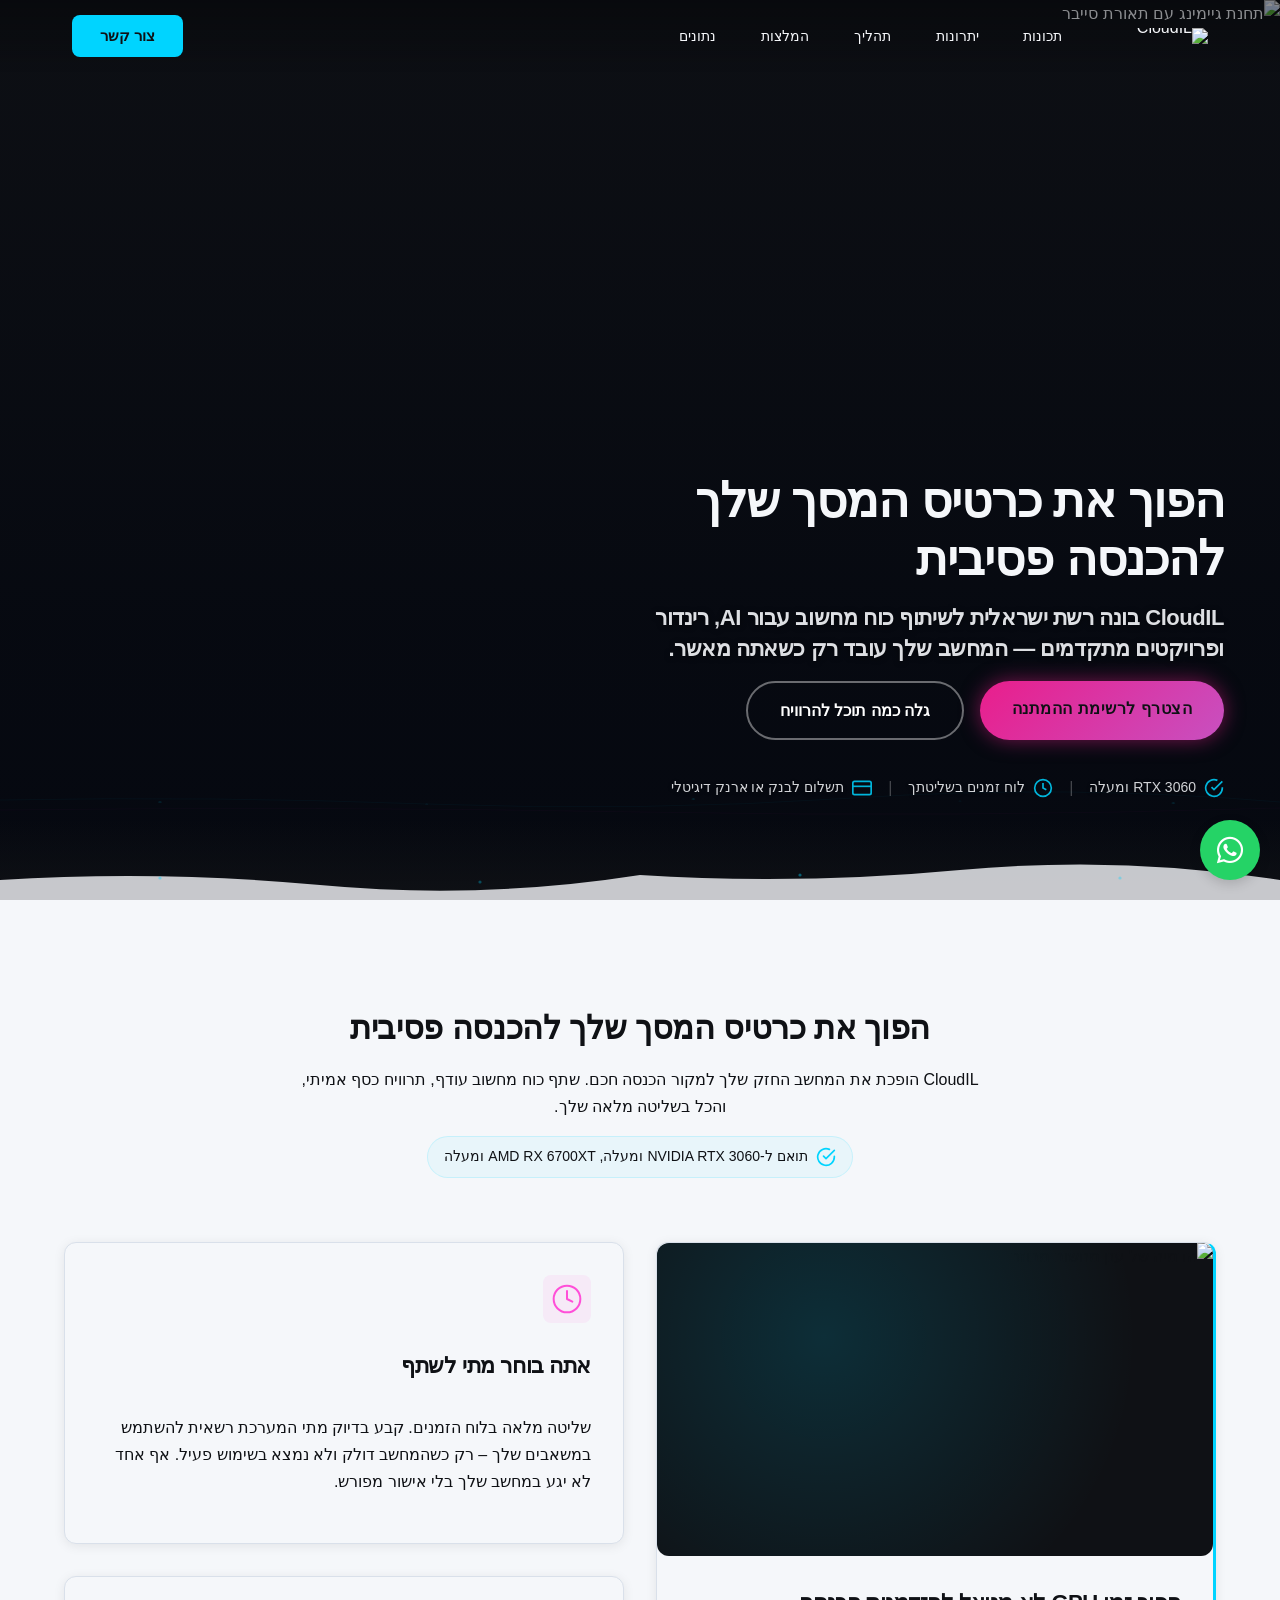
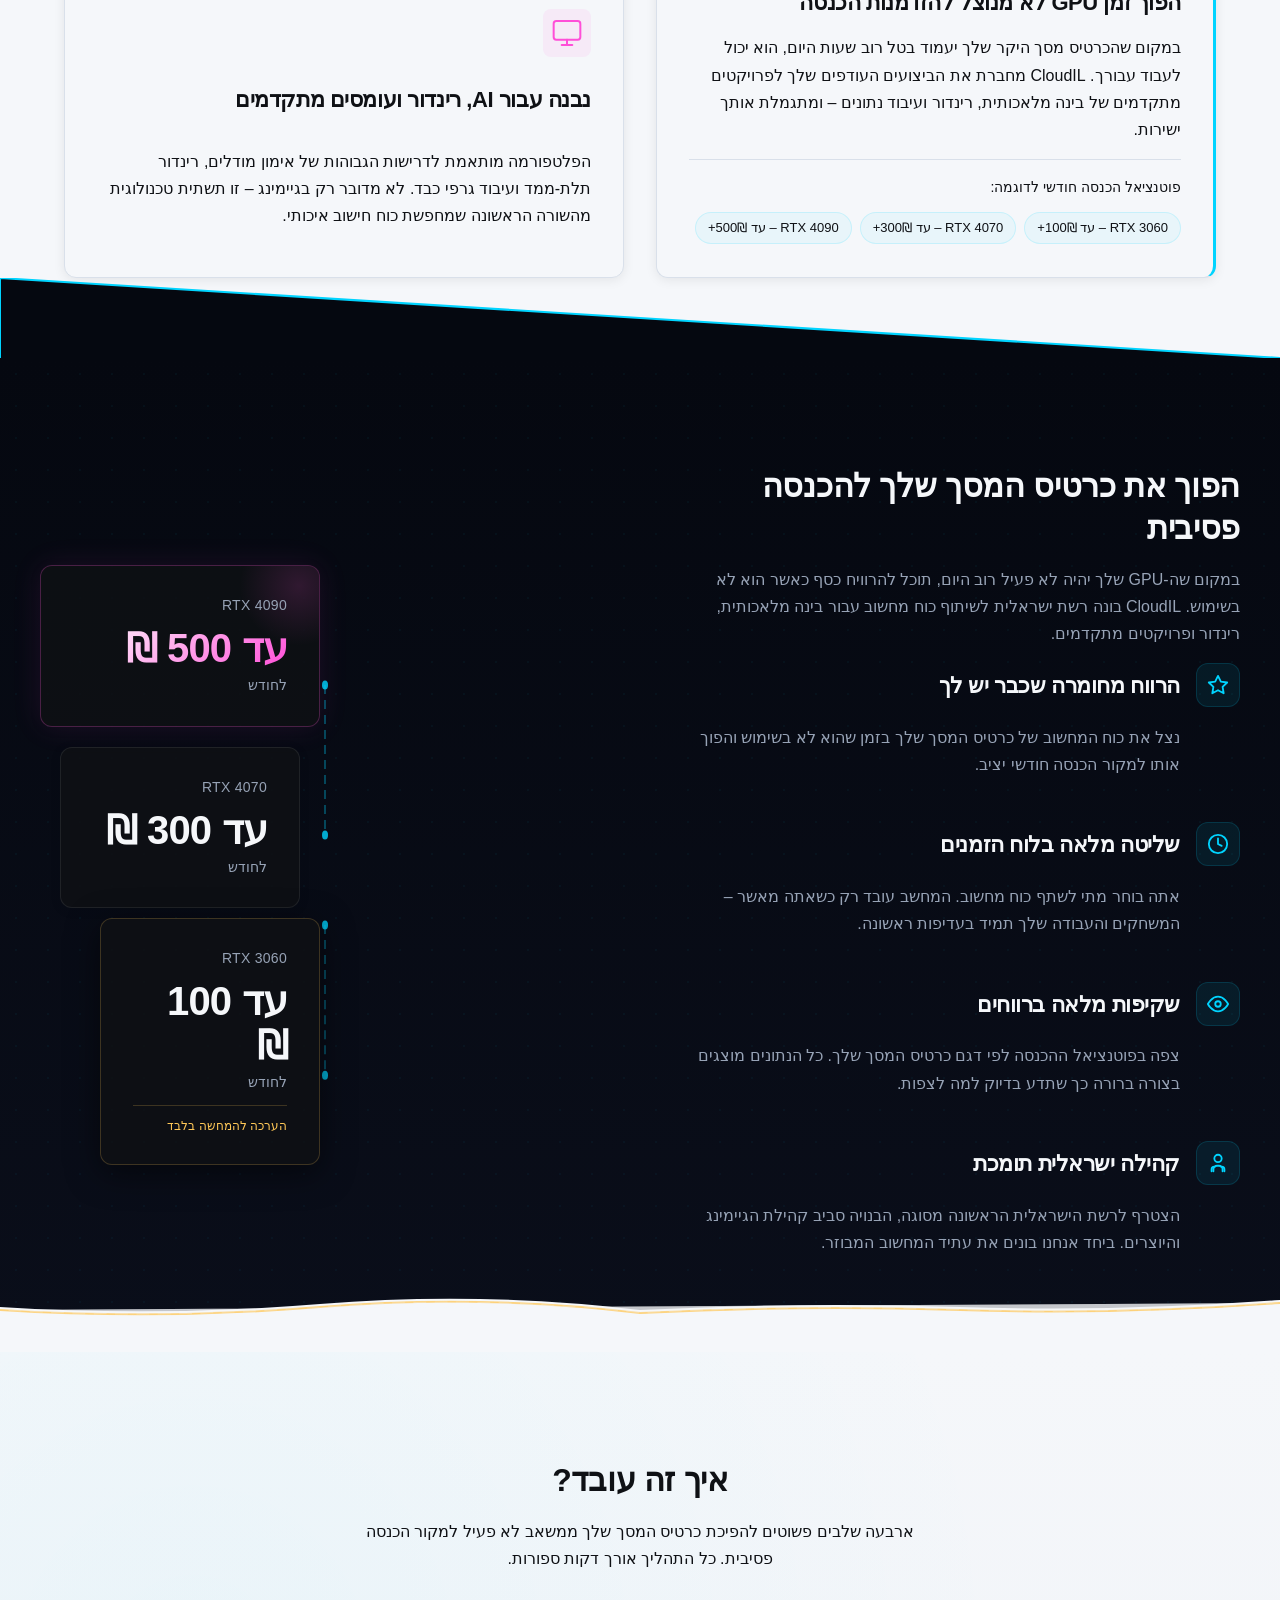
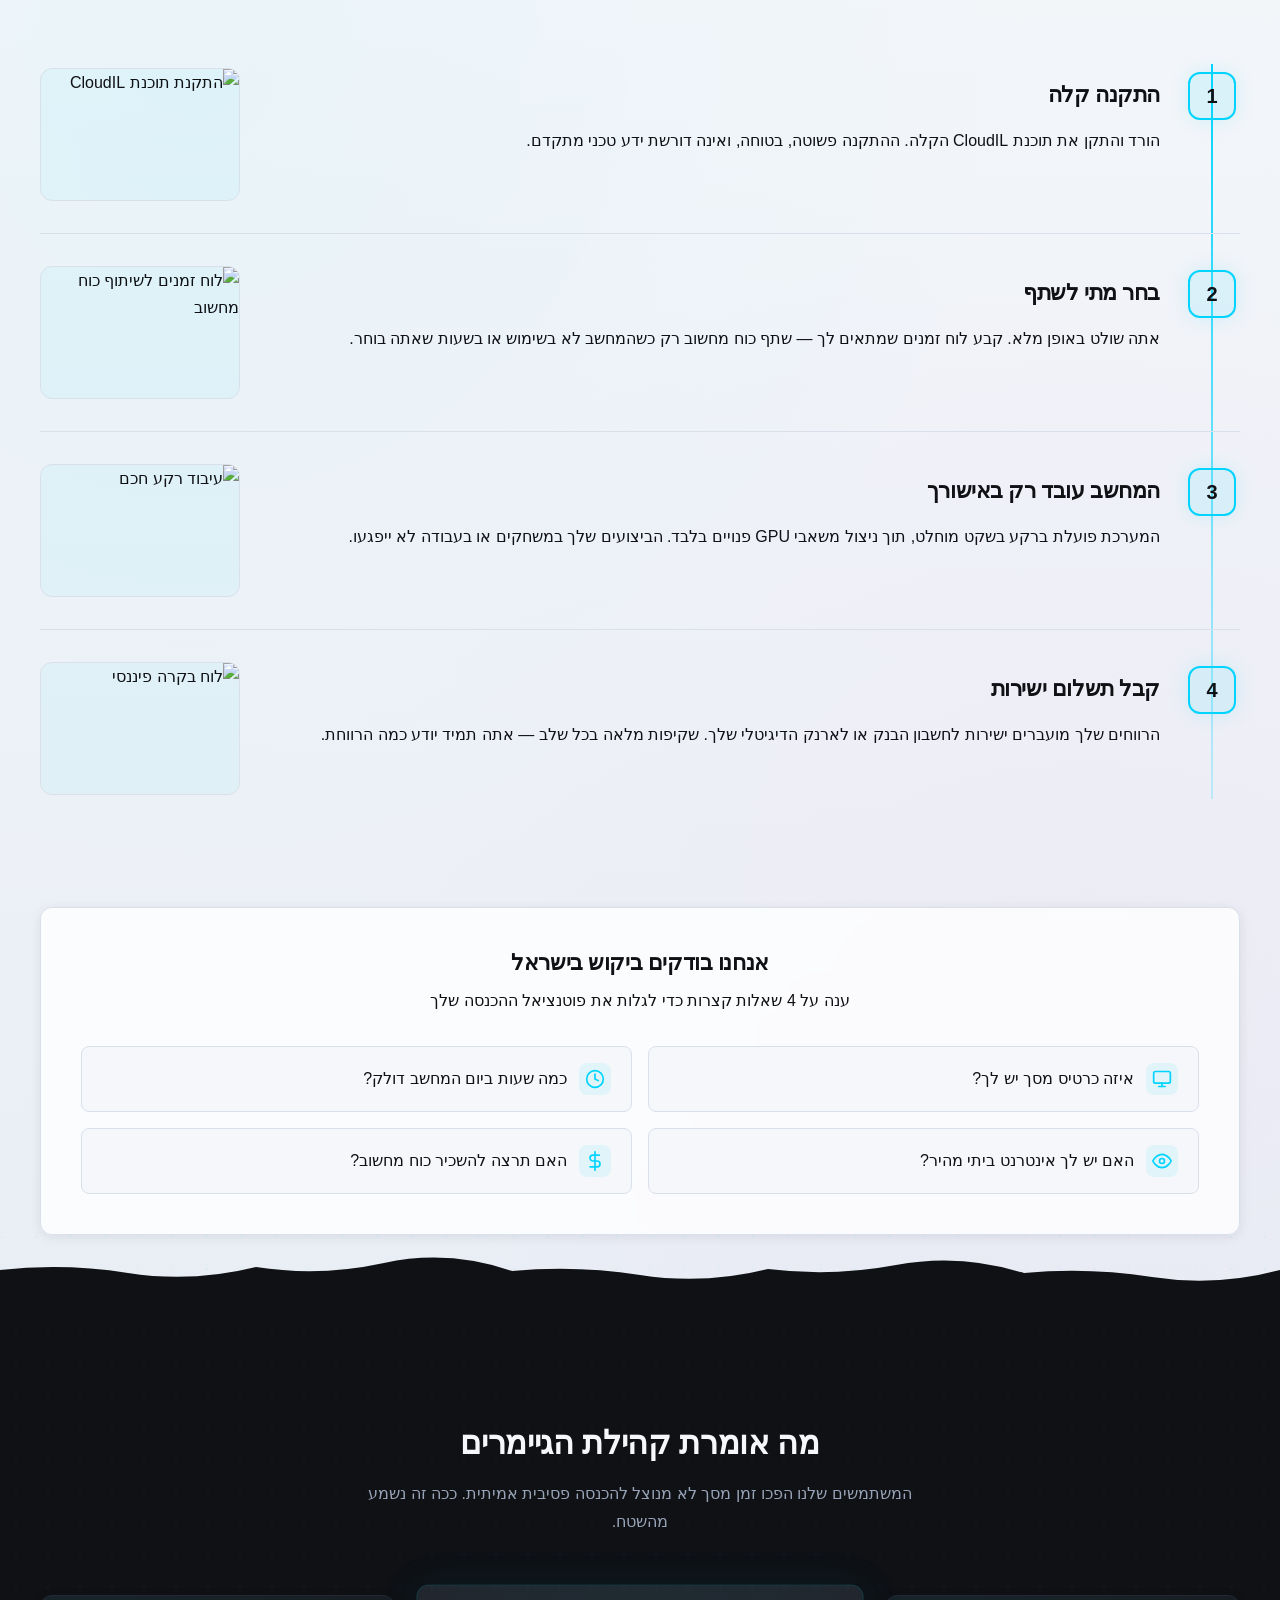
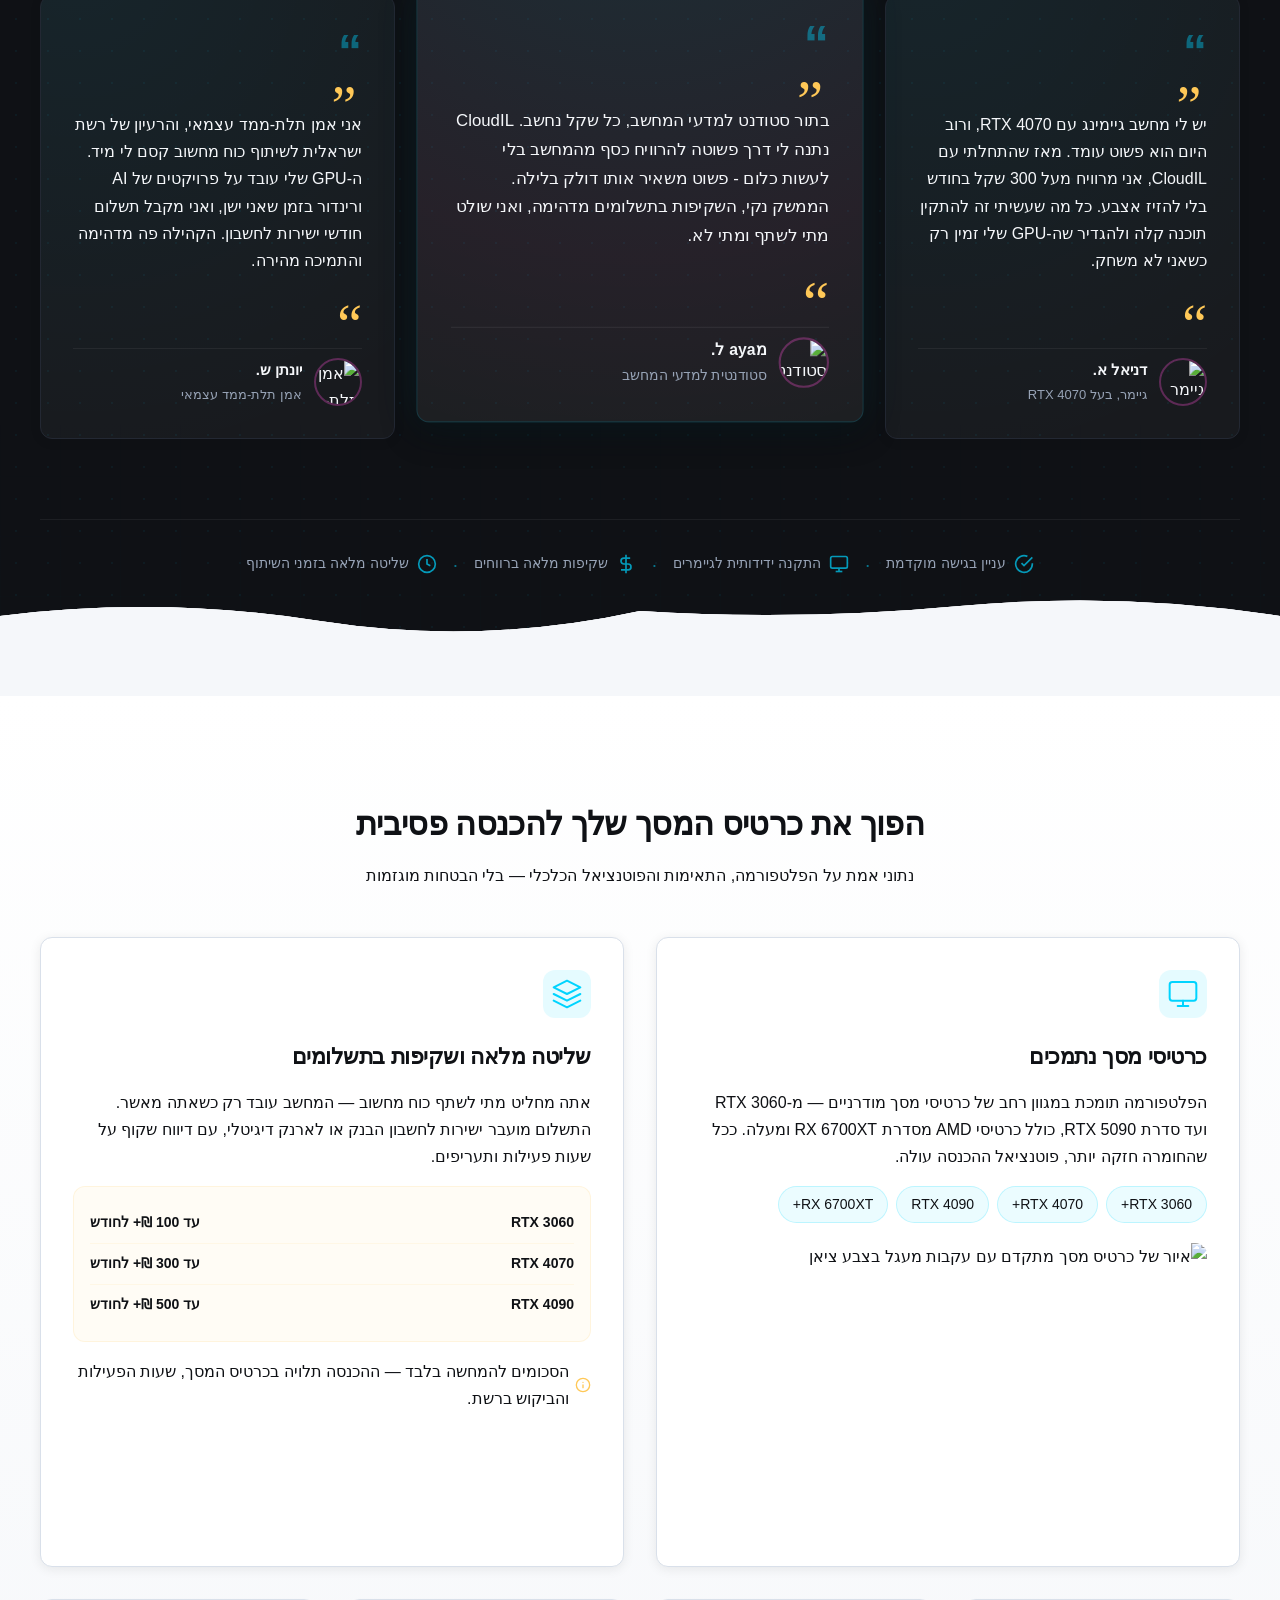
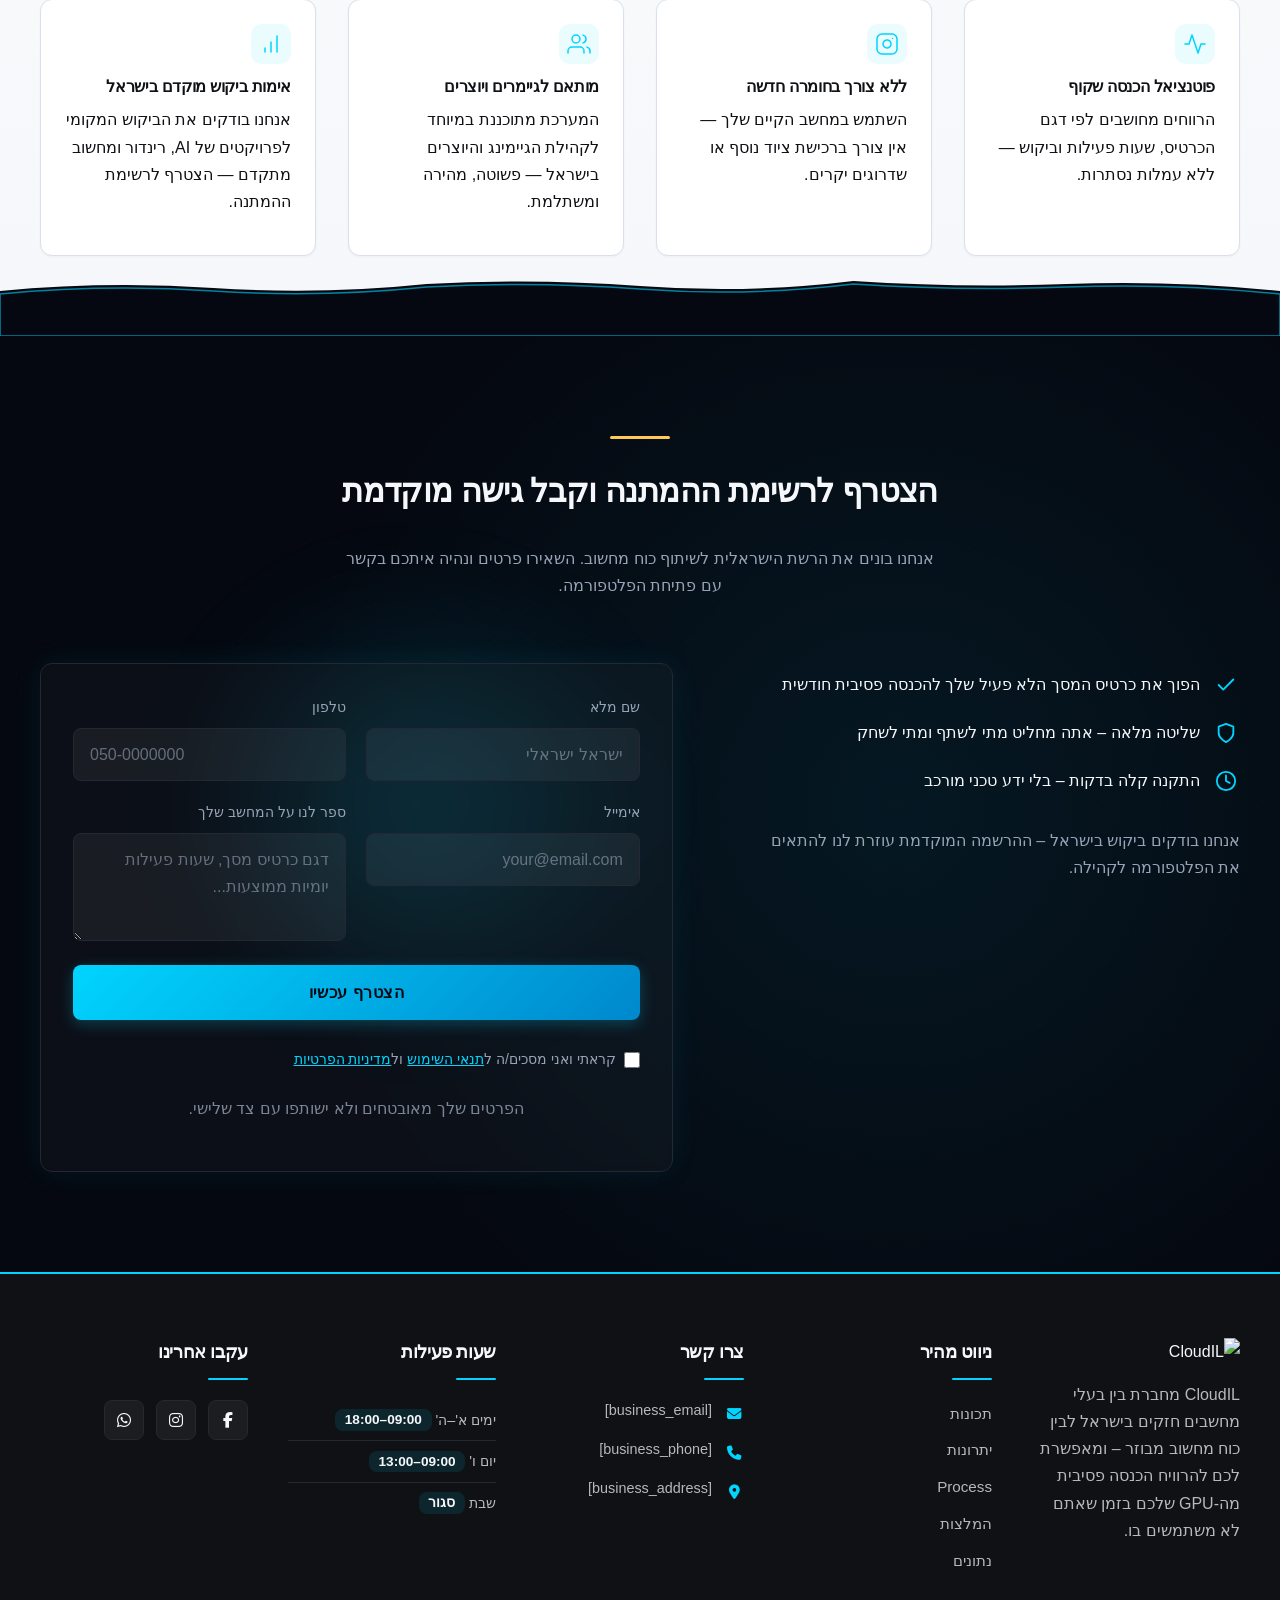
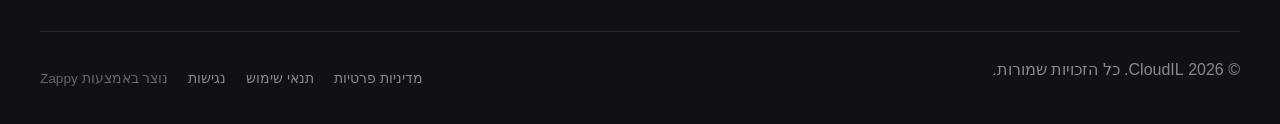
==== index.html @ 7b8d6b3e "Initial website commit" ====
<!DOCTYPE html>
<html lang="he" dir="rtl">
<head>
    <meta charset="UTF-8">
    <meta name="viewport" content="width=device-width, initial-scale=1.0">
    <meta name="robots" content="index, follow">
    <title>תתחיל להרוויח כסף מהמחשב בלי לעשות כלום — CloudIL</title>
    <meta name="description" content="הפוך את הכרטיס גרפי שלך למכונת מזומנים אוטומטית. שתף כוח עיבוד גרפי בזמן שאתה לא משחק ותיהנה מהכנסה פסיבית שקופה וקלה עם שליטה מלאה על לוח הזמנים. הצטרף לקהילת CloudIL עכשיו.">
    <meta name="keywords" content="להרוויח כסף מהמחשב בלי לעשות כלום, שיתוף GPU להכנסה פסיבית, הכנסה פסיבית מכרטיס מסך RTX, CloudIL שיתוף מחשב, להרוויח כסף מכרטיס מסך">
    
    <!-- Favicons -->
    <link rel="icon" type="image/x-icon" href="/assets/favicon.ico">
    <link rel="icon" type="image/png" sizes="16x16" href="/assets/favicon-16x16.png">
    <link rel="icon" type="image/png" sizes="32x32" href="/assets/favicon-32x32.png">
    <link rel="icon" type="image/png" sizes="48x48" href="/assets/favicon-48x48.png">
    <link rel="icon" type="image/png" sizes="192x192" href="/assets/favicon-192x192.png">
    <link rel="icon" type="image/png" sizes="512x512" href="/assets/favicon-512x512.png">
    <link rel="apple-touch-icon" href="/assets/apple-touch-icon.png">
    <!-- Zappy Analytics -->
<script>
(function() {
  'use strict';
  
  // Configuration
  var config = {
    websiteId: 'ffa6400d-8948-4f80-b27f-834f0cf4d269',
    apiUrl: 'https://api.zappy5.com/api/analytics/track',
    sessionDuration: 30 * 60 * 1000, // 30 minutes
    visitorDuration: 30 * 24 * 60 * 60 * 1000, // 30 days
    trackPageViews: true,
    trackClicks: true,
    trackFormSubmissions: true
  };
  
  // Generate or retrieve persistent visitor ID (30 days)
  function getVisitorId() {
    var visitorKey = 'zappy_visitor_' + config.websiteId;
    var visitor = null;
    
    try {
      visitor = localStorage.getItem(visitorKey);
      if (visitor) {
        var visitorData = JSON.parse(visitor);
        var now = Date.now();
        
        // Check if visitor ID is still valid (30 days)
        if (now - visitorData.created < config.visitorDuration) {
          // Update last seen timestamp
          visitorData.lastSeen = now;
          localStorage.setItem(visitorKey, JSON.stringify(visitorData));
          return visitorData.id;
        }
      }
    } catch (e) {
      console.warn('Zappy Analytics: LocalStorage not available');
    }
    
    // Generate new visitor ID
    var newVisitorId = 'zv_' + Date.now() + '_' + Math.random().toString(36).substr(2, 9);
    
    try {
      localStorage.setItem(visitorKey, JSON.stringify({
        id: newVisitorId,
        created: Date.now(),
        lastSeen: Date.now()
      }));
    } catch (e) {
      // Continue without local storage
    }
    
    return newVisitorId;
  }
  
  // Generate or retrieve session ID (30 minutes)
  function getSessionId() {
    var sessionKey = 'zappy_session_' + config.websiteId;
    var session = null;
    
    try {
      session = sessionStorage.getItem(sessionKey);
      if (session) {
        var sessionData = JSON.parse(session);
        var now = Date.now();
        
        // Check if session is still valid
        if (now - sessionData.timestamp < config.sessionDuration) {
          // Update timestamp
          sessionData.timestamp = now;
          sessionStorage.setItem(sessionKey, JSON.stringify(sessionData));
          return sessionData.id;
        }
      }
    } catch (e) {
      console.warn('Zappy Analytics: SessionStorage not available');
    }
    
    // Generate new session ID
    var newSessionId = 'zs_' + Date.now() + '_' + Math.random().toString(36).substr(2, 9);
    
    try {
      sessionStorage.setItem(sessionKey, JSON.stringify({
        id: newSessionId,
        timestamp: Date.now()
      }));
    } catch (e) {
      // Continue without session storage
    }
    
    return newSessionId;
  }
  
  var visitorId = getVisitorId();
  var sessionId = getSessionId();
  
  // Track an event
  function trackEvent(eventType, data) {
    data = data || {};
    
    var eventData = {
      website_id: config.websiteId,
      event_type: eventType,
      page_path: window.location.pathname,
      referrer: document.referrer || 'direct',
      visitor_id: visitorId,
      session_id: sessionId,
      metadata: data
    };
    
    // Use sendBeacon if available (better for page unload events)
    if (navigator.sendBeacon) {
      var blob = new Blob([JSON.stringify(eventData)], { type: 'application/json' });
      navigator.sendBeacon(config.apiUrl, blob);
    } else {
      // Fallback to fetch
      fetch(config.apiUrl, {
        method: 'POST',
        headers: {
          'Content-Type': 'application/json'
        },
        body: JSON.stringify(eventData),
        keepalive: true
      }).catch(function(error) {
        console.warn('Zappy Analytics: Failed to track event', error);
      });
    }
  }
  
  // Track page view
  if (config.trackPageViews) {
    trackEvent('pageview', {
      title: document.title,
      url: window.location.href
    });
  }
  
  // Track clicks on important elements
  if (config.trackClicks) {
    document.addEventListener('click', function(e) {
      var target = e.target;
      
      // Track button clicks (counted as actions)
      if (target.tagName === 'BUTTON' || target.closest('button')) {
        var button = target.tagName === 'BUTTON' ? target : target.closest('button');
        var clickMeta = {
          element: 'button',
          text: button.textContent.trim().substring(0, 100),
          id: button.id || null,
          class: button.className || null
        };
        
        trackEvent('click', clickMeta);
      }
      
      // Track link clicks (navigation - not counted as actions)
      else if (target.tagName === 'A' || target.closest('a')) {
        var link = target.tagName === 'A' ? target : target.closest('a');
        var navMeta = {
          element: 'link',
          text: link.textContent.trim().substring(0, 100),
          href: link.href,
          external: link.hostname !== window.location.hostname
        };
        
        trackEvent('navigation', navMeta);
      }
    }, true);
  }
  
  
  // Track form submissions
  if (config.trackFormSubmissions) {
    document.addEventListener('submit', function(e) {
      var form = e.target;
      
      trackEvent('form_submit', {
        form_id: form.id || null,
        form_name: form.name || null,
        form_action: form.action || null,
        form_method: form.method || 'GET'
      });
    }, true);
  }
  
  // Track time on page (send on page unload)
  var pageLoadTime = Date.now();
  
  window.addEventListener('beforeunload', function() {
    var timeOnPage = Math.floor((Date.now() - pageLoadTime) / 1000); // in seconds
    
    trackEvent('page_unload', {
      time_on_page: timeOnPage,
      page_path: window.location.pathname
    });
  });
  
  // Expose tracking function globally for custom events
  window.zappyAnalytics = {
    track: trackEvent,
    getVisitorId: function() { return visitorId; },
    getSessionId: function() { return sessionId; }
  };
  
})();
</script>
<!-- End Zappy Analytics -->
    <meta property="og:title" content="תתחיל להרוויח כסף מהמחשב בלי לעשות כלום — CloudIL">
    <meta property="og:description" content="הפוך את הכרטיס גרפי שלך למכונת מזומנים אוטומטית. שתף כוח עיבוד גרפי בזמן שאתה לא משחק ותיהנה מהכנסה פסיבית שקופה וקלה עם שליטה מלאה על לוח הזמנים. הצטרף לקהילת CloudIL עכשיו.">
    <meta name="twitter:card" content="summary_large_image">
    <meta name="twitter:title" content="תתחיל להרוויח כסף מהמחשב בלי לעשות כלום — CloudIL">
    <meta name="twitter:description" content="הפוך את הכרטיס גרפי שלך למכונת מזומנים אוטומטית. שתף כוח עיבוד גרפי בזמן שאתה לא משחק ותיהנה מהכנסה פסיבית שקופה וקלה עם שליטה מלאה על לוח הזמנים. הצטרף לקהילת CloudIL עכשיו.">
    <meta property="og:type" content="website">
  <meta property="og:locale" content="he_IL">
  
  
  
  
  
  <link rel="stylesheet" href="https://cdnjs.cloudflare.com/ajax/libs/font-awesome/6.4.0/css/all.min.css">
  <style>
    .skip-link { position: absolute; top: 0; left: 0; transform: translateY(-200%); padding: 12px 18px; background: var(--bg-dark, #1a1a1a); color: var(--text-light, #fff); font-weight: 600; border-radius: 0 0 8px 0; z-index: 10000; }
    .skip-link:focus { transform: none; outline: 2px solid var(--ring, #fff); outline-offset: 2px; }
    :focus-visible { outline: 2px solid var(--ring, currentColor); outline-offset: 3px; }
  </style>


  
    <!-- Favicons -->
    <link rel="icon" type="image/x-icon" href="/assets/favicon.ico">
    <link rel="icon" type="image/png" sizes="16x16" href="/assets/favicon-16x16.png">
    <link rel="icon" type="image/png" sizes="32x32" href="/assets/favicon-32x32.png">
    <link rel="icon" type="image/png" sizes="48x48" href="/assets/favicon-48x48.png">
    <link rel="icon" type="image/png" sizes="192x192" href="/assets/favicon-192x192.png">
    <link rel="icon" type="image/png" sizes="512x512" href="/assets/favicon-512x512.png">
    <link rel="apple-touch-icon" href="/assets/apple-touch-icon.png">
    <!-- Cookie Consent -->
    <link rel="stylesheet" href="https://cdn.jsdelivr.net/npm/vanilla-cookieconsent@3/dist/cookieconsent.css">
    <script src="https://cdn.jsdelivr.net/npm/vanilla-cookieconsent@3/dist/cookieconsent.umd.js"></script>
    <!-- Mickidum Accessibility Toolbar -->
    <script src="https://cdn.jsdelivr.net/gh/mickidum/acc_toolbar/acctoolbar/acctoolbar.min.js"></script>
    <link rel="stylesheet" href="/styles.css">
    <script>window.ZAPPY_WEBSITE_ID = "ffa6400d-8948-4f80-b27f-834f0cf4d269"; window.ZAPPY_API_BASE = "https://api.zappy5.com";</script>

    <style id="zappy-dropdown-submenu-styles">
      /* ========== DESKTOP DROPDOWN SUBMENU STYLES ========== */
      /* Base styles for dropdown submenus - parent must be positioned */
      .nav-menu li:has(.sub-menu), nav li:has(.sub-menu), .navbar li:has(.sub-menu), #navMenu li:has(.sub-menu) { position: relative; }
      /* Submenu base - hidden by default */
      .nav-menu .sub-menu, nav .sub-menu, .navbar .sub-menu, #navMenu .sub-menu { display: block !important; position: absolute !important; top: 100%; left: 0; min-width: 220px; background: white; border-radius: 8px; box-shadow: 0 8px 25px rgba(0,0,0,0.15); padding: 8px 0; opacity: 0; visibility: hidden; transform: translateY(10px); transition: all 0.3s ease; z-index: 1000; list-style: none; pointer-events: none; }
      /* CRITICAL: Desktop hover styles to show dropdown */
      .nav-menu li:hover > .sub-menu, nav li:hover > .sub-menu, .navbar li:hover > .sub-menu, #navMenu li:hover > .sub-menu { opacity: 1 !important; visibility: visible !important; transform: translateY(0) !important; pointer-events: auto !important; }
      /* Submenu item styling */
      .sub-menu li { list-style: none; margin: 0; padding: 0; }
      .sub-menu a { display: block !important; padding: 10px 16px !important; color: var(--text-dark, #333) !important; font-weight: 500; text-decoration: none; white-space: nowrap; transition: background-color 0.2s; }
      .sub-menu .zappy-nav-child > a { padding-left: 28px !important; font-size: 0.9em !important; opacity: 0.85 !important; }
      [dir="rtl"] .sub-menu .zappy-nav-child > a, html[lang="he"] .sub-menu .zappy-nav-child > a, html[lang="ar"] .sub-menu .zappy-nav-child > a { padding-left: 10px !important; padding-right: 28px !important; }
      .sub-menu .zappy-nav-parent > a { font-weight: 600 !important; }
      .sub-menu a:hover { background-color: #f5f5f5; }
      /* RTL (Hebrew/Arabic) dropdown positioning */
      [dir="rtl"] .nav-menu .sub-menu, [dir="rtl"] nav .sub-menu, [dir="rtl"] .navbar .sub-menu, html[lang="he"] .nav-menu .sub-menu, html[lang="he"] nav .sub-menu, html[lang="he"] .navbar .sub-menu, html[lang="ar"] .nav-menu .sub-menu, html[lang="ar"] nav .sub-menu, html[lang="ar"] .navbar .sub-menu { left: auto !important; right: 0 !important; }
      /* Hide empty dropdown menus (exclude catalog sub-menus that use <a> children instead of <li>) */
      .sub-menu:empty, .sub-menu:not(:has(li:not(.zappy-hidden-menu-item))):not(:has(> a)), .sub-menu:not(:has(li)):not(:has(> a)) { display: none !important; opacity: 0 !important; visibility: hidden !important; pointer-events: none !important; }
      /* Desktop: show submenu on Menu Group hover */
      li:has(.menu-group-title):hover > .sub-menu { opacity: 1 !important; visibility: visible !important; transform: translateY(0) !important; pointer-events: auto !important; }
      /* Menu Group title styling */
      .nav-menu > li > .menu-group-title, #navMenu > li > .menu-group-title { display: inline-block; padding: 0.5rem 1rem; cursor: default; user-select: none; }
      
      /* ========== MOBILE SUBMENU STYLES ========== */
      @media (max-width: 768px) {
        .nav-menu .sub-menu, nav .sub-menu, .navbar .sub-menu, #navMenu .sub-menu { position: static !important; transform: none !important; box-shadow: none !important; background: transparent !important; max-height: 0; overflow: hidden; opacity: 0; visibility: hidden; transition: max-height 0.3s ease, opacity 0.3s ease; padding: 0 !important; border-radius: 0 !important; }
        .navbar .sub-menu.mobile-expanded, .nav-menu .sub-menu.mobile-expanded, #navMenu .sub-menu.mobile-expanded { max-height: none !important; overflow-y: visible !important; opacity: 1 !important; visibility: visible !important; padding: 8px 0 8px 16px !important; }
        [dir="rtl"] .sub-menu.mobile-expanded, html[lang="he"] .sub-menu.mobile-expanded { padding: 8px 16px 8px 0 !important; }
        /* Disable hover behavior on mobile */
        .nav-menu li:hover > .sub-menu, nav li:hover > .sub-menu, .navbar li:hover > .sub-menu, #navMenu li:hover > .sub-menu { opacity: 0; visibility: hidden; pointer-events: none; }
        .nav-menu li > .sub-menu.mobile-expanded, nav li > .sub-menu.mobile-expanded, .navbar li > .sub-menu.mobile-expanded, #navMenu li > .sub-menu.mobile-expanded { opacity: 1 !important; visibility: visible !important; pointer-events: auto !important; }
        .nav-menu li:has(.sub-menu), nav li:has(.sub-menu), .navbar li:has(.sub-menu), #navMenu li:has(.sub-menu) { display: flex !important; flex-wrap: wrap !important; align-items: center !important; position: relative !important; min-height: 44px !important; }
        .nav-menu li:has(.sub-menu) > a, nav li:has(.sub-menu) > a, .navbar li:has(.sub-menu) > a, #navMenu li:has(.sub-menu) > a { flex: 1 !important; min-width: 0 !important; }
        .nav-menu li:has(.sub-menu) > .menu-group-title, nav li:has(.sub-menu) > .menu-group-title, .navbar li:has(.sub-menu) > .menu-group-title, #navMenu li:has(.sub-menu) > .menu-group-title { flex: 1 !important; min-width: 0 !important; padding: 0 !important; line-height: inherit !important; }
        .nav-menu li:has(.sub-menu) > .sub-menu, nav li:has(.sub-menu) > .sub-menu, .navbar li:has(.sub-menu) > .sub-menu, #navMenu li:has(.sub-menu) > .sub-menu { flex-basis: 100% !important; width: 100% !important; }
        .nav-menu li:has(.sub-menu) > a [class*="chevron"], .nav-menu li:has(.sub-menu) > a [class*="arrow"], .nav-menu li:has(.sub-menu) > a .fa-chevron-down, .nav-menu li:has(.sub-menu) > a .fa-angle-down, nav li:has(.sub-menu) > a [class*="chevron"], nav li:has(.sub-menu) > a [class*="arrow"], #navMenu li:has(.sub-menu) > a [class*="chevron"], #navMenu li:has(.sub-menu) > a [class*="arrow"] { display: none !important; visibility: hidden !important; }
        .mobile-submenu-toggle { display: flex !important; align-items: center !important; justify-content: center !important; width: 44px !important; height: auto !important; background: transparent !important; border: none !important; cursor: pointer !important; color: var(--text-light) !important; position: static !important; flex-shrink: 0 !important; align-self: stretch !important; z-index: 2 !important; padding: 0 !important; margin: 0 !important; }
        .mobile-submenu-toggle::after { content: '' !important; width: 0 !important; height: 0 !important; border-left: 6px solid transparent !important; border-right: 6px solid transparent !important; border-top: 7px solid currentColor !important; transition: transform 0.3s ease !important; }
        .mobile-submenu-toggle.expanded::after { transform: rotate(180deg) !important; }
        .sub-menu a { padding: 10px 0 !important; display: block !important; color: var(--text-light) !important; white-space: normal !important; }
        .sub-menu .zappy-nav-child > a { padding-left: 28px !important; font-size: 0.9em !important; opacity: 0.85 !important; }
        [dir="rtl"] .sub-menu .zappy-nav-child > a, html[lang="he"] .sub-menu .zappy-nav-child > a, html[lang="ar"] .sub-menu .zappy-nav-child > a { padding-left: 0 !important; padding-right: 28px !important; }
        .sub-menu .zappy-nav-parent > a { font-weight: 600 !important; }
        .nav-menu.active, #navMenu.active { max-width: 100vw !important; overflow-x: hidden !important; box-sizing: border-box !important; }
        .navbar .sub-menu li a, nav.navbar .sub-menu li a, .zappy-products-dropdown .sub-menu a { color: var(--text-light) !important; }
      }
      @media (min-width: 769px) { .mobile-submenu-toggle { display: none !important; } }
    </style>

    <style id="zappy-widget-visibility">
      html[dir="rtl"] .whatsapp-float { right: 20px !important; left: auto !important; }
      html[dir="ltr"] .whatsapp-float, html:not([dir]) .whatsapp-float { left: 20px !important; right: auto !important; }
      html[dir="rtl"] #mic-access-tool-general-button, html[dir="rtl"] .mic-access-tool-general-button,
      html[dir="rtl"] #mic-init-access-tool .mic-access-tool-general-button,
      html[dir="rtl"] #mic-init-access-tool #mic-access-tool-general-button,
      html[dir="rtl"] ._access-icon { left: 20px !important; right: auto !important; }
      html[dir="ltr"] #mic-access-tool-general-button, html[dir="ltr"] .mic-access-tool-general-button,
      html[dir="ltr"] #mic-init-access-tool .mic-access-tool-general-button,
      html[dir="ltr"] #mic-init-access-tool #mic-access-tool-general-button,
      html[dir="ltr"] ._access-icon,
      html:not([dir]) #mic-access-tool-general-button, html:not([dir]) .mic-access-tool-general-button,
      html:not([dir]) #mic-init-access-tool .mic-access-tool-general-button,
      html:not([dir]) #mic-init-access-tool #mic-access-tool-general-button,
      html:not([dir]) ._access-icon { right: 20px !important; left: auto !important; }
      @media (max-width: 768px) { .whatsapp-float { display: flex !important; } }
      @media (min-width: 769px) { .whatsapp-float { display: flex !important; } }
      @media (max-width: 768px) {
        #mic-access-tool-general-button, .mic-access-tool-general-button,
        #mic-init-access-tool .mic-access-tool-general-button, #mic-init-access-tool #mic-access-tool-general-button,
        ._access-icon { display: flex !important; visibility: visible !important; opacity: 1 !important; pointer-events: auto !important; }
        #mic-access-tool-box.opened-mic-access-tool, .mic-access-tool-box.opened-mic-access-tool,
        #mic-init-access-tool #mic-access-tool-box.opened-mic-access-tool {
          visibility: visible !important; opacity: 1 !important; pointer-events: auto !important;
        }
      }
      @media (min-width: 769px) {
        #mic-access-tool-general-button, .mic-access-tool-general-button,
        #mic-init-access-tool .mic-access-tool-general-button, #mic-init-access-tool #mic-access-tool-general-button,
        ._access-icon { display: flex !important; visibility: visible !important; opacity: 1 !important; pointer-events: auto !important; }
        #mic-access-tool-box.opened-mic-access-tool, .mic-access-tool-box.opened-mic-access-tool,
        #mic-init-access-tool #mic-access-tool-box.opened-mic-access-tool {
          visibility: visible !important; opacity: 1 !important; pointer-events: auto !important;
        }
      }
    </style>
</head>
<body>
<a class="skip-link" href="#main">דלג לתוכן הראשי</a>
  <nav class="navbar" dir="rtl">
  <button class="mobile-toggle" id="mobileToggle" aria-label="Menu">
    <svg class="hamburger-icon" width="24" height="24" viewBox="0 0 24 24" fill="none">
      <path d="M3 12h18M3 6h18M3 18h18" stroke="currentColor" stroke-width="2" stroke-linecap="round"></path>
    </svg>
    <svg class="close-icon" width="24" height="24" viewBox="0 0 24 24" fill="none" style="display: none;">
      <path d="M18 6L6 18M6 6l12 12" stroke="currentColor" stroke-width="2" stroke-linecap="round"></path>
    </svg>
  </button>
  
  <button class="phone-header-btn" data-phone="[business_phone]" aria-label="Call">
    <svg width="20" height="20" viewBox="0 0 24 24" fill="currentColor">
      <path d="M22 16.92v3a2 2 0 0 1-2.18 2 19.79 19.79 0 0 1-8.63-3.07 19.5 19.5 0 0 1-6-6 19.79 19.79 0 0 1-3.07-8.67A2 2 0 0 1 4.11 2h3a2 2 0 0 1 2 1.72 12.84 12.84 0 0 0 .7 2.81 2 2 0 0 1-.45 2.11L8.09 9.91a16 16 0 0 0 6 6l1.27-1.27a2 2 0 0 1 2.11-.45 12.84 12.84 0 0 0 2.81.7A2 2 0 0 1 22 16.92z"></path>
    </svg>
  </button>

  <div class="nav-container">
    <div class="nav-right-group"><div class="nav-brand">
      <a href="/" class="logo-link"><img class="logo" src="/assets/site---------image-1.webp" alt="CloudIL"></a>
    </div><ul class="nav-menu" id="navMenu"><li><a href="#features">תכונות</a></li><li><a href="#benefits">יתרונות</a></li><li><a href="#process">תהליך</a></li><li><a href="#testimonials">המלצות</a></li><li><a href="#stats">נתונים</a></li></ul></div>
    
    
    
    <div class="nav-cta-container">
      <a href="#cta" class="nav-cta-btn">צור קשר</a>
    </div>
  </div>
</nav>
<script>

// Navbar Mobile Menu Toggle and Contrast Fix
(function() {
  // Use 'load' event instead of 'DOMContentLoaded' to ensure we run AFTER all other scripts
  window.addEventListener('load', function() {
    
    // FIX MOBILE BUTTON CONTRAST
    // Detect navbar background color and apply contrasting color to mobile buttons
    const navbar = document.querySelector('.navbar, nav, header');
    if (!navbar) {
      console.log('[Navbar] Navbar element not found');
      return;
    }
    
    // DECLARE VARIABLES EARLY to avoid Temporal Dead Zone errors
    // These are used in multiple places below
    let mobileToggle = document.getElementById('mobileToggle') ||
                       document.querySelector('.mobile-toggle') ||
                       document.querySelector('.hamburger') ||
                       document.querySelector('.hamburger-menu') ||
                       document.querySelector('.menu-toggle') ||
                       document.querySelector('.burger-menu') ||
                       document.querySelector('[aria-label="Menu"]') ||
                       document.querySelector('[aria-label="תפריט"]');
    
    const phoneBtn = document.querySelector('.phone-header-btn');
    
    const computedStyle = window.getComputedStyle(navbar);
    let bgColor = computedStyle.backgroundColor;
    
    console.log('[Navbar] Initial navbar background:', bgColor);
    
    // Check if background is transparent or rgba with 0 alpha
    const isTransparent = bgColor === 'transparent' || 
                         bgColor === 'rgba(0, 0, 0, 0)' ||
                         (bgColor.startsWith('rgba') && bgColor.includes(', 0)'));
    
    if (isTransparent) {
      // Check for background-image or gradient
      const bgImage = computedStyle.backgroundImage;
      if (bgImage && bgImage !== 'none') {
        console.log('[Navbar] Navbar has background image/gradient, using dark text');
        bgColor = 'rgb(240, 240, 240)'; // Assume light background
      } else {
        // Transparent navbar - check body background
        const bodyBg = window.getComputedStyle(document.body).backgroundColor;
        console.log('[Navbar] Navbar transparent, using body background:', bodyBg);
        bgColor = bodyBg;
      }
    }
    
    // Calculate luminance to determine if background is light or dark
    const rgb = bgColor.match(/\d+/g);
    if (rgb && rgb.length >= 3) {
      const r = parseInt(rgb[0]);
      const g = parseInt(rgb[1]);
      const b = parseInt(rgb[2]);
      const luminance = (0.299 * r + 0.587 * g + 0.114 * b) / 255;
      
      // Mobile button colors are set by Claude's AI-generated CSS (same as .nav-menu a)
      // No dynamic color overrides needed - colors come from the generated navbar CSS
      console.log('[Navbar] Mobile button colors preserved from Claude CSS (luminance:', luminance.toFixed(2) + ')');
      
      // FIX ICON SIZES - Ensure SVGs are properly sized and visible
      // INJECT CRITICAL CSS TO OVERRIDE ANY CONFLICTING RULES
      const criticalCSS = document.createElement('style');
      criticalCSS.id = 'zappy-mobile-nav-fix';
      const htmlLang = document.documentElement.lang || 'en';
      const htmlDir = document.documentElement.dir || 'ltr';
      // Check both dir attribute AND lang for RTL detection
      // dir="rtl" is the most reliable indicator
      const isRTL = htmlDir === 'rtl' || htmlLang === 'he' || htmlLang === 'ar';
      
      criticalCSS.textContent = `
        /* Hide mobile buttons on desktop, show only on mobile */
        @media (min-width: 769px) {
          .mobile-toggle,
          .phone-header-btn {
            display: none !important;
          }
        }
        
        /* Show and position mobile buttons correctly on mobile */
        @media (max-width: 768px) {
          .navbar,
          nav.navbar {
            min-height: 70px !important;
          }

          .mobile-toggle,
          .phone-header-btn {
            position: absolute !important;
            top: 0 !important;
            bottom: 0 !important;
            margin-top: auto !important;
            margin-bottom: auto !important;
            transform: none !important;
            z-index: 1001 !important;
            display: flex !important;
            align-items: center !important;
            justify-content: center !important;
            width: 36px !important;
            height: 36px !important;
            border-radius: 50% !important;
            border: none !important;
            cursor: pointer !important;
            padding: 6px !important;
            background: none !important;
            color: var(--nav-text, var(--text-light)) !important;
            touch-action: manipulation !important;
            -webkit-tap-highlight-color: transparent !important;
          }

          html[data-zappy-site-type="ecommerce"] .phone-header-btn,
          body[data-zappy-site-type="ecommerce"] .phone-header-btn,
          html[data-zappy-site-type="ecommerce"] header .phone-header-btn,
          html[data-zappy-site-type="ecommerce"] nav .phone-header-btn {
            display: none !important;
            visibility: hidden !important;
            width: 0 !important;
            height: 0 !important;
            min-width: 0 !important;
            overflow: hidden !important;
          }
          
          /* LTR positioning (default): hamburger LEFT, phone RIGHT */
          html:not([dir="rtl"]):not([lang="he"]):not([lang="ar"]) .mobile-toggle,
          html[dir="ltr"] .mobile-toggle {
            left: 12px !important;
            right: auto !important;
          }
          html:not([dir="rtl"]):not([lang="he"]):not([lang="ar"]) .phone-header-btn,
          html[dir="ltr"] .phone-header-btn {
            right: 12px !important;
            left: auto !important;
          }
          
          /* RTL positioning: hamburger RIGHT, phone LEFT */
          html[dir="rtl"] .mobile-toggle,
          html[lang="he"] .mobile-toggle,
          html[lang="ar"] .mobile-toggle {
            right: 12px !important;
            left: auto !important;
          }
          html[dir="rtl"] .phone-header-btn,
          html[lang="he"] .phone-header-btn,
          html[lang="ar"] .phone-header-btn {
            left: 12px !important;
            right: auto !important;
          }
          
          /* CRITICAL: Ensure nav-container has min-height on mobile */
          /* All children are positioned absolutely/fixed on mobile, so height:auto collapses to 0 */
          .nav-container {
            min-height: 70px !important;
            position: relative !important;
          }
          
          /* Ensure SVG icons are properly sized and inherit color */
          .mobile-toggle svg,
          .phone-header-btn svg {
            width: 24px !important;
            height: 24px !important;
            /* Don't force display - let JavaScript control hamburger/close toggle */
          }
          
          /* Reset nav-cta-container on mobile - remove desktop box-shadow/padding */
          /* that creates a visible ghost box when CTA button is hidden */
          .nav-cta-container {
            box-shadow: none !important;
            padding: 0 !important;
          }
          
          /* Hide nav-cta-container entirely on mobile when there's no lang-switcher */
          /* (only the CTA button is inside, and it's hidden on mobile) */
          .nav-cta-container:not(:has(.lang-switcher)) {
            display: none !important;
          }
          
          /* CRITICAL: Prevent hero image fade gradient from bleeding over headline text */
          /* The .image-fade-gradient has bottom: -30px (extends below parent) */
          /* On mobile stacked layout, this overlaps the h1 text below the image */
          .hero-image-column {
            overflow: hidden !important;
          }
          .image-fade-gradient {
            bottom: 0 !important;
          }
          
          /* Hide desktop language switcher on mobile - hamburger menu handles it */
          /* High specificity to override stored CSS */
          .lang-switcher,
          .nav-cta-container .lang-switcher,
          .nav-container .lang-switcher,
          .navbar .lang-switcher,
          .navbar .nav-cta-container .lang-switcher {
            display: none !important;
          }
        }
      `;
      
      // Remove existing fix if present and inject new one
      const existing = document.getElementById('zappy-mobile-nav-fix');
      if (existing) existing.remove();
      document.head.appendChild(criticalCSS);
      
      console.log('[Navbar] Critical CSS injected for mobile nav positioning');
      
      // ONLY apply inline positioning styles on mobile viewport
      // On desktop, the CSS handles hiding these buttons with display: none
      // Inline styles were breaking desktop layout by overriding CSS
      const isMobileViewport = window.innerWidth <= 768;
      
      if (mobileToggle) {
        // Icon sizing applies to all viewports for consistency
        const hamburgerIcon = mobileToggle.querySelector('.hamburger-icon');
        const closeIcon = mobileToggle.querySelector('.close-icon');
        
        if (hamburgerIcon) {
          hamburgerIcon.style.setProperty('width', '24px', 'important');
          hamburgerIcon.style.setProperty('height', '24px', 'important');
          hamburgerIcon.style.setProperty('display', 'block', 'important'); // Show hamburger by default
        }
        if (closeIcon) {
          closeIcon.style.setProperty('width', '24px', 'important');
          closeIcon.style.setProperty('height', '24px', 'important');
          closeIcon.style.setProperty('display', 'none', 'important'); // Hide close icon by default
        }
        
        // ONLY set positioning inline styles on mobile
        if (isMobileViewport) {
          mobileToggle.style.setProperty('position', 'absolute', 'important');
          mobileToggle.style.setProperty('top', '0', 'important');
          mobileToggle.style.setProperty('bottom', '0', 'important');
          mobileToggle.style.setProperty('margin-top', 'auto', 'important');
          mobileToggle.style.setProperty('margin-bottom', 'auto', 'important');
          mobileToggle.style.setProperty('transform', 'none', 'important');
          mobileToggle.style.setProperty('z-index', '1001', 'important');
          
          // Clear any inline left/right so CSS can take over based on html[dir]
          mobileToggle.style.removeProperty('left');
          mobileToggle.style.removeProperty('right');
          
          console.log('[Navbar] Mobile toggle positioning applied (mobile viewport)');
        } else {
          // On desktop, clear any positioning styles to let CSS handle it
          mobileToggle.style.removeProperty('position');
          mobileToggle.style.removeProperty('top');
          mobileToggle.style.removeProperty('transform');
          mobileToggle.style.removeProperty('z-index');
          mobileToggle.style.removeProperty('left');
          mobileToggle.style.removeProperty('right');
          console.log('[Navbar] Desktop viewport - cleared mobile toggle inline positioning');
        }
      }
      
      if (phoneBtn) {
        // Icon sizing applies to all viewports
        const phoneIcon = phoneBtn.querySelector('svg');
        if (phoneIcon) {
          phoneIcon.style.width = '24px';
          phoneIcon.style.height = '24px';
          phoneIcon.setAttribute('width', '24');
          phoneIcon.setAttribute('height', '24');
        }
        
        // ONLY set positioning inline styles on mobile
        if (isMobileViewport) {
          phoneBtn.style.setProperty('position', 'absolute', 'important');
          phoneBtn.style.setProperty('top', '0', 'important');
          phoneBtn.style.setProperty('bottom', '0', 'important');
          phoneBtn.style.setProperty('margin-top', 'auto', 'important');
          phoneBtn.style.setProperty('margin-bottom', 'auto', 'important');
          phoneBtn.style.setProperty('transform', 'none', 'important');
          phoneBtn.style.setProperty('z-index', '1001', 'important');
          
          // Clear any inline left/right so CSS can take over based on html[dir]
          phoneBtn.style.removeProperty('left');
          phoneBtn.style.removeProperty('right');
          
          console.log('[Navbar] Phone button positioning applied (mobile viewport)');
        } else {
          // On desktop, clear any positioning styles to let CSS handle it
          phoneBtn.style.removeProperty('position');
          phoneBtn.style.removeProperty('top');
          phoneBtn.style.removeProperty('transform');
          phoneBtn.style.removeProperty('z-index');
          phoneBtn.style.removeProperty('left');
          phoneBtn.style.removeProperty('right');
          console.log('[Navbar] Desktop viewport - cleared phone button inline positioning');
        }
      }
    } else {
      console.log('[Navbar] Could not parse background color:', bgColor);
    }
    
    // MOBILE MENU TOGGLE
    // Re-query in case DOM changed (mobileToggle already declared at top of function)
    mobileToggle = document.getElementById('mobileToggle') ||
                   document.querySelector('.mobile-toggle') ||
                   document.querySelector('.hamburger') ||
                   document.querySelector('.hamburger-menu') ||
                   document.querySelector('.menu-toggle') ||
                   document.querySelector('.burger-menu') ||
                   document.querySelector('[aria-label="Menu"]') ||
                   document.querySelector('[aria-label="תפריט"]');
    
    // EXPANDED SEARCH: Find nav menu by ID or class
    const navMenu = document.getElementById('navMenu') ||
                  document.querySelector('.nav-menu') ||
                  document.querySelector('.nav-links') ||
                  document.querySelector('nav ul:not(.submenu)');
    
    if (!mobileToggle || !navMenu) {
      console.log('[Navbar] Mobile toggle or menu not found:', { toggle: !!mobileToggle, menu: !!navMenu });
      return;
    }
    
    // Ensure navMenu has ID for CSS targeting
    if (!navMenu.id) {
      navMenu.id = 'navMenu';
    }
    
    console.log('[Navbar] Initializing mobile menu...');
    
    // Remove any existing event listeners by cloning the button
    const newToggle = mobileToggle.cloneNode(true);
    mobileToggle.parentNode.replaceChild(newToggle, mobileToggle);
    
    // Toggle menu handler (shared by click and touchend)
    function handleToggle(e) {
      e.preventDefault();
      e.stopPropagation();
      
      const hamburgerIcon = newToggle.querySelector('.hamburger-icon');
      const closeIcon = newToggle.querySelector('.close-icon');
      const isActive = navMenu.classList.contains('active');
      
      if (isActive) {
        // Close menu
        navMenu.classList.remove('active');
        if (hamburgerIcon) hamburgerIcon.style.setProperty('display', 'block', 'important');
        if (closeIcon) closeIcon.style.setProperty('display', 'none', 'important');
        document.body.style.overflow = '';
        console.log('[Navbar] Menu closed');
      } else {
        // Open menu
        navMenu.classList.add('active');
        if (hamburgerIcon) hamburgerIcon.style.setProperty('display', 'none', 'important');
        if (closeIcon) closeIcon.style.setProperty('display', 'block', 'important');
        document.body.style.overflow = 'hidden';
        console.log('[Navbar] Menu opened');
      }
    }
    
    // Use click for desktop/emulation and touchend as iOS Safari fallback.
    // Prevent double-fire with a timestamp guard.
    var lastToggleTime = 0;
    function guardedToggle(e) {
      var now = Date.now();
      if (now - lastToggleTime < 300) return;
      lastToggleTime = now;
      handleToggle(e);
    }
    
    newToggle.addEventListener('click', guardedToggle);
    newToggle.addEventListener('touchend', guardedToggle);
    
    // Close menu when clicking nav links (but NOT dropdown toggles)
    const navLinks = navMenu.querySelectorAll('a');
    navLinks.forEach(function(link) {
      link.addEventListener('click', function() {
        // Don't close if it's a dropdown child (unless it's a real navigation link)
        if (this.getAttribute('href') === '#') return;
        
        const hamburgerIcon = newToggle.querySelector('.hamburger-icon');
        const closeIcon = newToggle.querySelector('.close-icon');
        
        navMenu.classList.remove('active');
        if (hamburgerIcon) hamburgerIcon.style.setProperty('display', 'block', 'important');
        if (closeIcon) closeIcon.style.setProperty('display', 'none', 'important');
        document.body.style.overflow = '';
        console.log('[Navbar] Menu closed (link clicked)');
      });
    });
    
    // DROPDOWN MENU TOGGLE (for mobile and touch devices)
    var dropdownToggles = navMenu.querySelectorAll('.dropdown-toggle');
    dropdownToggles.forEach(function(toggle) {
      toggle.addEventListener('click', function(e) {
        e.preventDefault();
        e.stopPropagation();
        var parent = this.closest('.nav-dropdown');
        if (!parent) return;
        
        // Close other open dropdowns at the same level
        var siblings = parent.parentNode.querySelectorAll('.nav-dropdown.open');
        siblings.forEach(function(sib) {
          if (sib !== parent) sib.classList.remove('open');
        });
        
        parent.classList.toggle('open');
        console.log('[Navbar] Dropdown toggled:', parent.classList.contains('open') ? 'open' : 'closed');
      });
    });
    
    // Close dropdowns when clicking outside
    document.addEventListener('click', function(e) {
      if (!e.target.closest('.nav-dropdown')) {
        var openDropdowns = document.querySelectorAll('.nav-dropdown.open');
        openDropdowns.forEach(function(dd) { dd.classList.remove('open'); });
      }
    });
    
    console.log('[Navbar] Dropdown handlers initialized for ' + dropdownToggles.length + ' dropdowns');
    
    // Phone button functionality (phoneBtn already declared at top of function)
    if (phoneBtn) {
      phoneBtn.addEventListener('click', function() {
        // Get phone number from placeholder in page or use default
        const phoneLinks = document.querySelectorAll('a[href^="tel:"]');
        const phoneNumber = phoneLinks.length > 0 
          ? phoneLinks[0].getAttribute('href').replace('tel:', '')
          : '[business_phone]';
        
        window.location.href = 'tel:' + phoneNumber;
        console.log('[Navbar] Phone button clicked');
      });
    }
    
    console.log('[Navbar] Mobile menu initialized successfully');
    
    // WhatsApp button visibility is now controlled via CSS (siteSettings).
    // No JS-based desktop hiding — the button is visible on both mobile and desktop by default.
  });
})();

</script>
  
  <main id="main">
    <section data-band-index="0" id="hero" class="index-hero-section" data-layout-spec="דף הבית-hero" data-hero-type="fullscreen-scrim">
  <!-- Full-bleed background image -->
  <img loading="eager" fetchpriority="high" data-hero-bg="true" data-placeholder="index-hero-image-1" data-context="Realistic gaming desk in a dark room, premium GPU-lit setup with cyan and magenta edge lighting, subtle network map of connected nodes across Israel integrated into the environment, cinematic moody atmosphere" width="1200" height="600" src="/assets/site-index-hero-image-1.webp" alt="תחנת גיימינג עם תאורת סייבר" class="hero-bg-image">

  <!-- Scrim overlay for text legibility -->
  <div class="hero-scrim" aria-hidden="true"></div>

  <!-- Decorative luminous node lines (behind content) -->
  <div class="hero-decorative-lines" aria-hidden="true">
    <svg viewBox="0 0 1200 600" preserveAspectRatio="none" xmlns="http://www.w3.org/2000/svg">
      <path d="M0,500 Q200,480 400,520 T800,490 T1200,510" fill="none" stroke="var(--primary)" stroke-width="0.5" opacity="0.15"></path>
      <path d="M0,550 Q300,530 600,560 T1200,540" fill="none" stroke="var(--secondary)" stroke-width="0.5" opacity="0.1"></path>
      <circle cx="150" cy="510" r="2" fill="var(--primary)" opacity="0.3"></circle>
      <circle cx="400" cy="520" r="1.5" fill="var(--primary)" opacity="0.25"></circle>
      <circle cx="650" cy="495" r="2" fill="var(--primary)" opacity="0.3"></circle>
      <circle cx="900" cy="505" r="1.5" fill="var(--primary)" opacity="0.2"></circle>
      <circle cx="1100" cy="515" r="2" fill="var(--primary)" opacity="0.3"></circle>
    </svg>
  </div>

  <!-- Text overlay group -->
  <div class="hero-overlay">
    <h1 class="hero-headline">הפוך את כרטיס המסך שלך להכנסה פסיבית</h1>
    <h3 class="hero-subtitle">CloudIL בונה רשת ישראלית לשיתוף כוח מחשוב עבור AI, רינדור ופרויקטים מתקדמים — המחשב שלך עובד רק כשאתה מאשר.</h3>
    
    <div class="hero-ctas">
      <a href="#waitlist" class="btn-primary">הצטרף לרשימת ההמתנה</a>
      <a href="#earnings" class="btn-secondary">גלה כמה תוכל להרוויח</a>
    </div>

    <div class="hero-proof-points">
      <div class="proof-item">
        <span class="proof-icon" data-element-type="icon" data-icon-type="svg">
          <svg viewBox="0 0 24 24" fill="none" stroke="currentColor" stroke-width="2"><path d="M22 11.08V12a10 10 0 1 1-5.93-9.14"></path><polyline points="22 4 12 14.01 9 11.01"></polyline></svg>
        </span>
        <span class="proof-text">RTX 3060 ומעלה</span>
      </div>
      <span class="proof-divider" aria-hidden="true">|</span>
      <div class="proof-item">
        <span class="proof-icon" data-element-type="icon" data-icon-type="svg">
          <svg viewBox="0 0 24 24" fill="none" stroke="currentColor" stroke-width="2"><circle cx="12" cy="12" r="10"></circle><polyline points="12 6 12 12 16 14"></polyline></svg>
        </span>
        <span class="proof-text">לוח זמנים בשליטתך</span>
      </div>
      <span class="proof-divider" aria-hidden="true">|</span>
      <div class="proof-item">
        <span class="proof-icon" data-element-type="icon" data-icon-type="svg">
          <svg viewBox="0 0 24 24" fill="none" stroke="currentColor" stroke-width="2"><rect x="1" y="4" width="22" height="16" rx="2" ry="2"></rect><line x1="1" y1="10" x2="23" y2="10"></line></svg>
        </span>
        <span class="proof-text">תשלום לבנק או ארנק דיגיטלי</span>
      </div>
    </div>
  </div>

  <!-- Bottom divider: soft diagonal gradient fade with luminous node lines -->
  <div class="hero-divider-wrapper" aria-hidden="true">
    <svg data-no-icon-edit="true" aria-hidden="true" viewBox="0 0 1200 80" preserveAspectRatio="none" xmlns="http://www.w3.org/2000/svg">
      <defs>
        <linearGradient id="heroFade" x1="0%" y1="0%" x2="0%" y2="100%">
          <stop offset="0%" stop-color="var(--bg-dark)" stop-opacity="0"></stop>
          <stop offset="100%" stop-color="var(--bg-dark)" stop-opacity="1"></stop>
        </linearGradient>
      </defs>
      <rect x="0" y="0" width="1200" height="80" fill="url(#heroFade)"></rect>
      <path d="M0,80 L0,60 Q150,50 300,65 T600,55 Q750,65 900,50 T1200,60 L1200,80 Z" fill="var(--bg-light)" opacity="0.8"></path>
      <!-- Tiny luminous nodes on the divider line -->
      <circle cx="150" cy="58" r="1.5" fill="var(--primary)" opacity="0.4"></circle>
      <circle cx="450" cy="62" r="1.5" fill="var(--primary)" opacity="0.3"></circle>
      <circle cx="750" cy="55" r="1.5" fill="var(--primary)" opacity="0.4"></circle>
      <circle cx="1050" cy="58" r="1.5" fill="var(--primary)" opacity="0.35"></circle>
    </svg>
  </div>
</section>

<section data-band-index="1" id="features" class="index-features-section" data-layout-spec="דף הבית-features">
    <div class="index-features-section__container">
        <!-- Intro Block -->
        <div class="index-features-section__intro">
            <h2 class="index-features-section__title">הפוך את כרטיס המסך שלך להכנסה פסיבית</h2>
            <p class="index-features-section__subtitle">CloudIL הופכת את המחשב החזק שלך למקור הכנסה חכם. שתף כוח מחשוב עודף, תרוויח כסף אמיתי, והכל בשליטה מלאה שלך.</p>
            <div class="index-features-section__compatibility">
                <span class="index-features-section__compatibility-icon" aria-hidden="true">
                    <svg data-element-type="icon" data-icon-type="svg" width="20" height="20" viewBox="0 0 24 24" fill="none" stroke="currentColor" stroke-width="2" stroke-linecap="round" stroke-linejoin="round"><path d="M22 11.08V12a10 10 0 1 1-5.93-9.14"></path><polyline points="22 4 12 14.01 9 11.01"></polyline></svg>
                </span>
                <span class="index-features-section__compatibility-text">תואם ל-NVIDIA RTX 3060 ומעלה, AMD RX 6700XT ומעלה</span>
            </div>
        </div>

        <!-- Features Grid -->
        <div class="index-features-section__grid">
            <!-- Card 1: Larger, Start Side -->
            <article class="index-features-section__card index-features-section__card--featured">
                <div class="index-features-section__card-visual">
                    <img loading="lazy" decoding="async" data-placeholder="index-features-image-1" data-context="A glowing 3D cloud with data streams flowing downward into a server block, representing distributed GPU computing. Dark background with cyan (#00D4FF) and magenta (#FF4FD8) accents. Premium tech aesthetic." width="600" height="400" src="/assets/site-index-features-image-1.webp" alt="הדמיה של ענן מחשוב מבוזר" class="index-features-section__card-img">
                    <div class="index-features-section__card-glow" aria-hidden="true"></div>
                </div>
                <div class="index-features-section__card-content">
                    <h3 class="index-features-section__card-title">הפוך זמן GPU לא מנוצל להזדמנות הכנסה</h3>
                    <p class="index-features-section__card-text">במקום שהכרטיס מסך היקר שלך יעמוד בטל רוב שעות היום, הוא יכול לעבוד עבורך. CloudIL מחברת את הביצועים העודפים שלך לפרויקטים מתקדמים של בינה מלאכותית, רינדור ועיבוד נתונים – ומתגמלת אותך ישירות.</p>
                    <div class="index-features-section__card-earnings">
                        <span class="index-features-section__earnings-label">פוטנציאל הכנסה חודשי לדוגמה:</span>
                        <div class="index-features-section__earnings-badges">
                            <span class="index-features-section__badge">RTX 3060 – עד 100₪+</span>
                            <span class="index-features-section__badge">RTX 4070 – עד 300₪+</span>
                            <span class="index-features-section__badge">RTX 4090 – עד 500₪+</span>
                        </div>
                    </div>
                </div>
            </article>

            <!-- Card 2: Standard, End Side -->
            <article class="index-features-section__card">
                <div class="index-features-section__card-icon">
                    <svg data-element-type="icon" data-icon-type="svg" width="32" height="32" viewBox="0 0 24 24" fill="none" stroke="currentColor" stroke-width="1.5" stroke-linecap="round" stroke-linejoin="round"><circle cx="12" cy="12" r="10"></circle><polyline points="12 6 12 12 16 14"></polyline></svg>
                </div>
                <h3 class="index-features-section__card-title">אתה בוחר מתי לשתף</h3>
                <p class="index-features-section__card-text">שליטה מלאה בלוח הזמנים. קבע בדיוק מתי המערכת רשאית להשתמש במשאבים שלך – רק כשהמחשב דולק ולא נמצא בשימוש פעיל. אף אחד לא יגע במחשב שלך בלי אישור מפורש.</p>
            </article>

            <!-- Card 3: Standard, End Side -->
            <article class="index-features-section__card">
                <div class="index-features-section__card-icon">
                    <svg data-element-type="icon" data-icon-type="svg" width="32" height="32" viewBox="0 0 24 24" fill="none" stroke="currentColor" stroke-width="1.5" stroke-linecap="round" stroke-linejoin="round"><rect x="2" y="3" width="20" height="14" rx="2" ry="2"></rect><line x1="8" y1="21" x2="16" y2="21"></line><line x1="12" y1="17" x2="12" y2="21"></line></svg>
                </div>
                <h3 class="index-features-section__card-title">נבנה עבור AI, רינדור ועומסים מתקדמים</h3>
                <p class="index-features-section__card-text">הפלטפורמה מותאמת לדרישות הגבוהות של אימון מודלים, רינדור תלת-ממד ועיבוד גרפי כבד. לא מדובר רק בגיימינג – זו תשתית טכנולוגית מהשורה הראשונה שמחפשת כוח חישוב איכותי.</p>
            </article>
        </div>
    </div>

    <!-- Bottom Angular Divider -->
    <div class="index-features-section__divider-wrapper" aria-hidden="true">
        <svg data-no-icon-edit="true" aria-hidden="true" viewBox="0 0 1200 80" preserveAspectRatio="none" xmlns="http://www.w3.org/2000/svg">
            <path d="M0,80 L0,0 L1200,80 Z" fill="#050810"></path>
            <path d="M0,80 L0,0 L1200,80" fill="#050810" stroke="var(--primary)" stroke-width="2" vector-effect="non-scaling-stroke"></path>
        </svg>
    </div>
</section>

<section data-band-index="2" id="benefits" class="index-benefits-section" data-layout-spec="דף הבית-benefits" dir="rtl">
  <div class="benefits-bg-decoration" aria-hidden="true"></div>
  <div class="benefits-container">
    <!-- START Column: Content -->
    <div class="benefits-content">
      <h2 class="benefits-heading">הפוך את כרטיס המסך שלך להכנסה פסיבית</h2>
      <p class="benefits-subtitle">במקום שה-GPU שלך יהיה לא פעיל רוב היום, תוכל להרוויח כסף כאשר הוא לא בשימוש. CloudIL בונה רשת ישראלית לשיתוף כוח מחשוב עבור בינה מלאכותית, רינדור ופרויקטים מתקדמים.</p>
      
      <div class="benefits-rows">
        <div class="benefit-row">
          <div class="benefit-icon-wrapper">
            <svg data-element-type="icon" data-icon-type="svg" class="benefit-icon" viewBox="0 0 24 24" fill="none" xmlns="http://www.w3.org/2000/svg">
              <path d="M12 2L15.09 8.26L22 9.27L17 14.14L18.18 21.02L12 17.77L5.82 21.02L7 14.14L2 9.27L8.91 8.26L12 2Z" stroke="currentColor" stroke-width="2" stroke-linejoin="round"></path>
            </svg>
          </div>
          <div class="benefit-text">
            <h3 class="benefit-title">הרווח מחומרה שכבר יש לך</h3>
            <p class="benefit-desc">נצל את כוח המחשוב של כרטיס המסך שלך בזמן שהוא לא בשימוש והפוך אותו למקור הכנסה חודשי יציב.</p>
          </div>
        </div>
        
        <div class="benefit-row">
          <div class="benefit-icon-wrapper">
            <svg data-element-type="icon" data-icon-type="svg" class="benefit-icon" viewBox="0 0 24 24" fill="none" xmlns="http://www.w3.org/2000/svg">
              <path d="M12 22C17.5228 22 22 17.5228 22 12C22 6.47715 17.5228 2 12 2C6.47715 2 2 6.47715 2 12C2 17.5228 6.47715 22 12 22Z" stroke="currentColor" stroke-width="2"></path>
              <path d="M12 6V12L16 14" stroke="currentColor" stroke-width="2" stroke-linecap="round"></path>
            </svg>
          </div>
          <div class="benefit-text">
            <h3 class="benefit-title">שליטה מלאה בלוח הזמנים</h3>
            <p class="benefit-desc">אתה בוחר מתי לשתף כוח מחשוב. המחשב עובד רק כשאתה מאשר – המשחקים והעבודה שלך תמיד בעדיפות ראשונה.</p>
          </div>
        </div>

        <div class="benefit-row">
          <div class="benefit-icon-wrapper">
            <svg data-element-type="icon" data-icon-type="svg" class="benefit-icon" viewBox="0 0 24 24" fill="none" xmlns="http://www.w3.org/2000/svg">
              <path d="M1 12C1 12 5 4 12 4C19 4 23 12 23 12C23 12 19 20 12 20C5 20 1 12 1 12Z" stroke="currentColor" stroke-width="2"></path>
              <circle cx="12" cy="12" r="3" stroke="currentColor" stroke-width="2"></circle>
            </svg>
          </div>
          <div class="benefit-text">
            <h3 class="benefit-title">שקיפות מלאה ברווחים</h3>
            <p class="benefit-desc">צפה בפוטנציאל ההכנסה לפי דגם כרטיס המסך שלך. כל הנתונים מוצגים בצורה ברורה כך שתדע בדיוק למה לצפות.</p>
          </div>
        </div>

        <div class="benefit-row">
          <div class="benefit-icon-wrapper">
            <svg data-element-type="icon" data-icon-type="svg" class="benefit-icon" viewBox="0 0 24 24" fill="none" xmlns="http://www.w3.org/2000/svg">
              <path d="M17 21V19C17 16.7909 15.2091 15 13 15H11C8.79086 15 7 16.7909 7 19V21" stroke="currentColor" stroke-width="2" stroke-linecap="round"></path>
              <path d="M12 11C14.2091 11 16 9.20914 16 7C16 4.79086 14.2091 3 12 3C9.79086 3 8 4.79086 8 7C8 9.20914 9.79086 11 12 11Z" stroke="currentColor" stroke-width="2"></path>
              <path d="M5 21V19C5 17.3431 6.34315 16 8 16H8.5" stroke="currentColor" stroke-width="2" stroke-linecap="round"></path>
              <path d="M19 21V19C19 17.3431 17.6569 16 16 16H15.5" stroke="currentColor" stroke-width="2" stroke-linecap="round"></path>
            </svg>
          </div>
          <div class="benefit-text">
            <h3 class="benefit-title">קהילה ישראלית תומכת</h3>
            <p class="benefit-desc">הצטרף לרשת הישראלית הראשונה מסוגה, הבנויה סביב קהילת הגיימינג והיוצרים. ביחד אנחנו בונים את עתיד המחשוב המבוזר.</p>
          </div>
        </div>
      </div>
    </div>

    <!-- END Column: KPI Cluster -->
    <div class="benefits-kpi-cluster">
      <div class="kpi-card kpi-card-main">
        <div class="kpi-gpu-label">RTX 4090</div>
        <div class="kpi-value">עד 500 ₪</div>
        <div class="kpi-period">לחודש</div>
        <div class="kpi-glow" aria-hidden="true"></div>
      </div>
      
      <div class="kpi-card kpi-card-secondary">
        <div class="kpi-gpu-label">RTX 4070</div>
        <div class="kpi-value">עד 300 ₪</div>
        <div class="kpi-period">לחודש</div>
      </div>

      <div class="kpi-card kpi-card-floating">
        <div class="kpi-gpu-label">RTX 3060</div>
        <div class="kpi-value">עד 100 ₪</div>
        <div class="kpi-period">לחודש</div>
        <div class="kpi-estimate-note">הערכה להמחשה בלבד</div>
      </div>

      <!-- Luminous connectors between KPI blocks -->
      <svg class="kpi-connectors" data-no-icon-edit="true" aria-hidden="true" viewBox="0 0 200 400" preserveAspectRatio="none" xmlns="http://www.w3.org/2000/svg">
        <line x1="100" y1="80" x2="100" y2="180" stroke="var(--primary)" stroke-width="1.5" stroke-dasharray="6 4" opacity="0.4"></line>
        <line x1="100" y1="240" x2="100" y2="340" stroke="var(--primary)" stroke-width="1.5" stroke-dasharray="6 4" opacity="0.4"></line>
        <circle cx="100" cy="80" r="3" fill="var(--primary)" opacity="0.8"></circle>
        <circle cx="100" cy="180" r="3" fill="var(--primary)" opacity="0.8"></circle>
        <circle cx="100" cy="240" r="3" fill="var(--primary)" opacity="0.8"></circle>
        <circle cx="100" cy="340" r="3" fill="var(--primary)" opacity="0.8"></circle>
      </svg>
    </div>
  </div>

  <!-- Bottom Divider: Curved gradient cut with signal-gold pulse line -->
  <div class="benefits-divider-wrapper" aria-hidden="true">
    <svg data-no-icon-edit="true" aria-hidden="true" viewBox="0 0 1200 80" preserveAspectRatio="none" xmlns="http://www.w3.org/2000/svg">
      <defs>
        <linearGradient id="benefits-divider-grad" x1="0%" y1="0%" x2="0%" y2="100%">
          <stop offset="0%" stop-color="#0F1115" stop-opacity="0"></stop>
          <stop offset="100%" stop-color="#0F1115" stop-opacity="1"></stop>
        </linearGradient>
      </defs>
      <!-- Curved cut path filling the bottom portion -->
      <path d="M0,80 L0,35 Q150,45 300,32 T600,38 Q750,30 900,35 T1200,28 L1200,80 Z" fill="var(--bg-light)"></path>
      <!-- Signal-gold pulse line -->
      <path d="M0,38 Q150,48 300,35 T600,41 Q750,33 900,38 T1200,31" stroke="var(--accent)" stroke-width="2" fill="var(--bg-light)" opacity="0.7"></path>
      <path d="M0,38 Q150,48 300,35 T600,41 Q750,33 900,38 T1200,31" stroke="var(--accent)" stroke-width="1" fill="var(--bg-light)" opacity="0.3" stroke-dasharray="8 12"></path>
    </svg>
  </div>
</section>

<section data-band-index="3" id="process" class="index-process-section" data-layout-spec="דף הבית-process">
  <div class="index-process-section__container">
    <div class="index-process-section__header">
      <h2>איך זה עובד?</h2>
      <p>ארבעה שלבים פשוטים להפיכת כרטיס המסך שלך ממשאב לא פעיל למקור הכנסה פסיבית. כל התהליך אורך דקות ספורות.</p>
    </div>

    <div class="index-process-section__steps">
      <!-- Step 1 -->
      <div class="index-process-section__step-card">
        <div class="index-process-section__step-node">
          <span class="index-process-section__step-number">1</span>
        </div>
        <div class="index-process-section__step-content">
          <h3>התקנה קלה</h3>
          <p>הורד והתקן את תוכנת CloudIL הקלה. ההתקנה פשוטה, בטוחה, ואינה דורשת ידע טכני מתקדם.</p>
        </div>
        <div class="index-process-section__step-media">
          <img loading="lazy" decoding="async" data-placeholder="index-process-image-1" data-context="A sleek dark-themed software installation wizard on a monitor screen, showing the CloudIL logo and a progress bar with cyan accents, modern and minimalist UI" width="600" height="400" src="/assets/site-index-process-image-1.webp" alt="התקנת תוכנת CloudIL">
        </div>
      </div>

      <!-- Step 2 -->
      <div class="index-process-section__step-card">
        <div class="index-process-section__step-node">
          <span class="index-process-section__step-number">2</span>
        </div>
        <div class="index-process-section__step-content">
          <h3>בחר מתי לשתף</h3>
          <p>אתה שולט באופן מלא. קבע לוח זמנים שמתאים לך — שתף כוח מחשוב רק כשהמחשב לא בשימוש או בשעות שאתה בוחר.</p>
        </div>
        <div class="index-process-section__step-media">
          <img loading="lazy" decoding="async" data-placeholder="index-process-image-2" data-context="A futuristic scheduling interface with a weekly calendar, glowing cyan toggle switches and time blocks, representing user control over GPU sharing schedules" width="600" height="400" src="/assets/site-index-process-image-2.webp" alt="לוח זמנים לשיתוף כוח מחשוב">
        </div>
      </div>

      <!-- Step 3 -->
      <div class="index-process-section__step-card">
        <div class="index-process-section__step-node">
          <span class="index-process-section__step-number">3</span>
        </div>
        <div class="index-process-section__step-content">
          <h3>המחשב עובד רק באישורך</h3>
          <p>המערכת פועלת ברקע בשקט מוחלט, תוך ניצול משאבי GPU פנויים בלבד. הביצועים שלך במשחקים או בעבודה לא ייפגעו.</p>
        </div>
        <div class="index-process-section__step-media">
          <img loading="lazy" decoding="async" data-placeholder="index-process-image-3" data-context="A glowing transparent GPU chip with data streams flowing into a secure cloud network, symbolizing background processing with minimal resource usage" width="600" height="400" src="/assets/site-index-process-image-3.webp" alt="עיבוד רקע חכם">
        </div>
      </div>

      <!-- Step 4 -->
      <div class="index-process-section__step-card">
        <div class="index-process-section__step-node">
          <span class="index-process-section__step-number">4</span>
        </div>
        <div class="index-process-section__step-content">
          <h3>קבל תשלום ישירות</h3>
          <p>הרווחים שלך מועברים ישירות לחשבון הבנק או לארנק הדיגיטלי שלך. שקיפות מלאה בכל שלב — אתה תמיד יודע כמה הרווחת.</p>
        </div>
        <div class="index-process-section__step-media">
          <img loading="lazy" decoding="async" data-placeholder="index-process-image-4" data-context="A digital wallet dashboard displaying earnings in shekels with a growing graph and a withdraw button, clean financial tech aesthetic with cyan and gold accents" width="600" height="400" src="/assets/site-index-process-image-4.webp" alt="לוח בקרה פיננסי">
        </div>
      </div>
    </div>

    <div class="index-process-section__demand-check">
      <div class="index-process-section__demand-header">
        <h4>אנחנו בודקים ביקוש בישראל</h4>
        <p>ענה על 4 שאלות קצרות כדי לגלות את פוטנציאל ההכנסה שלך</p>
      </div>
      <div class="index-process-section__demand-grid">
        <div class="index-process-section__demand-pill">
          <span class="index-process-section__pill-icon">
            <svg data-element-type="icon" data-icon-type="svg" width="20" height="20" viewBox="0 0 24 24" fill="none" stroke="currentColor" stroke-width="2" stroke-linecap="round" stroke-linejoin="round"><rect x="2" y="3" width="20" height="14" rx="2" ry="2"></rect><line x1="8" y1="21" x2="16" y2="21"></line><line x1="12" y1="17" x2="12" y2="21"></line></svg>
          </span>
          <span class="index-process-section__pill-text">איזה כרטיס מסך יש לך?</span>
        </div>
        <div class="index-process-section__demand-pill">
          <span class="index-process-section__pill-icon">
            <svg data-element-type="icon" data-icon-type="svg" width="20" height="20" viewBox="0 0 24 24" fill="none" stroke="currentColor" stroke-width="2" stroke-linecap="round" stroke-linejoin="round"><circle cx="12" cy="12" r="10"></circle><polyline points="12 6 12 12 16 14"></polyline></svg>
          </span>
          <span class="index-process-section__pill-text">כמה שעות ביום המחשב דולק?</span>
        </div>
        <div class="index-process-section__demand-pill">
          <span class="index-process-section__pill-icon">
            <svg data-element-type="icon" data-icon-type="svg" width="20" height="20" viewBox="0 0 24 24" fill="none" stroke="currentColor" stroke-width="2" stroke-linecap="round" stroke-linejoin="round"><path d="M1 12s4-8 11-8 11 8 11 8-4 8-11 8-11-8-11-8z"></path><circle cx="12" cy="12" r="3"></circle></svg>
          </span>
          <span class="index-process-section__pill-text">האם יש לך אינטרנט ביתי מהיר?</span>
        </div>
        <div class="index-process-section__demand-pill">
          <span class="index-process-section__pill-icon">
            <svg data-element-type="icon" data-icon-type="svg" width="20" height="20" viewBox="0 0 24 24" fill="none" stroke="currentColor" stroke-width="2" stroke-linecap="round" stroke-linejoin="round"><line x1="12" y1="1" x2="12" y2="23"></line><path d="M17 5H9.5a3.5 3.5 0 0 0 0 7h5a3.5 3.5 0 0 1 0 7H6"></path></svg>
          </span>
          <span class="index-process-section__pill-text">האם תרצה להשכיר כוח מחשוב?</span>
        </div>
      </div>
    </div>
  </div>

  <!-- Bottom Divider: Torn-tech SVG wave transitioning to next section -->
  <div class="index-process-section__divider-wrapper" data-no-icon-edit="true" aria-hidden="true">
    <svg viewBox="0 0 1200 80" preserveAspectRatio="none" xmlns="http://www.w3.org/2000/svg">
      <defs>
        <pattern id="index-grid" width="32" height="32" patternUnits="userSpaceOnUse">
          <circle cx="2" cy="2" r="1" fill="rgba(0,212,255,0.08)"></circle>
        </pattern>
      </defs>
      <rect x="0" y="0" width="1200" height="80" fill="url(#index-grid)"></rect>
      <path d="M0,80 L0,35 Q60,28 120,38 T240,32 Q300,42 360,28 T480,36 Q540,30 600,40 T720,34 Q780,42 840,30 T960,38 Q1020,32 1080,42 T1200,35 L1200,80 Z" fill="var(--bg-dark)"></path>
    </svg>
  </div>
</section>

<section data-band-index="4" id="testimonials" class="index-testimonials-section" data-layout-spec="דף הבית-testimonials" dir="rtl">
  <div class="index-testimonials-section__container">
    
    <!-- Intro Block -->
    <div class="index-testimonials-section__intro">
      <h2 class="index-testimonials-section__title">מה אומרת קהילת הגיימרים</h2>
      <p class="index-testimonials-section__subtitle">המשתמשים שלנו הפכו זמן מסך לא מנוצל להכנסה פסיבית אמיתית. ככה זה נשמע מהשטח.</p>
    </div>

    <!-- Testimonials Grid -->
    <div class="index-testimonials-section__grid">
      
      <!-- Card 1: Gamer -->
      <article class="index-testimonials-section__card index-testimonials-section__card--left">
        <div class="index-testimonials-section__card-glow"></div>
        <div class="index-testimonials-section__card-content">
          <span class="index-testimonials-section__quote-mark" aria-hidden="true">“</span>
          <blockquote class="index-testimonials-section__quote">
            <p>יש לי מחשב גיימינג עם RTX 4070, ורוב היום הוא פשוט עומד. מאז שהתחלתי עם CloudIL, אני מרוויח מעל 300 שקל בחודש בלי להזיז אצבע. כל מה שעשיתי זה להתקין תוכנה קלה ולהגדיר שה-GPU שלי זמין רק כשאני לא משחק.</p>
          </blockquote>
          <div class="index-testimonials-section__author">
            <div class="index-testimonials-section__avatar">
              <img loading="lazy" decoding="async" data-placeholder="index-testimonials-image-1" data-context="Portrait of a young Israeli gamer in his 20s, wearing a casual hoodie and gaming headset, sitting in a neon-lit gaming room with a powerful PC tower visible behind him. Confident, tech-savvy expression." width="48" height="48" src="/assets/site-index-testimonials-image-1.webp" alt="גיימר ישראלי עם מערכת RTX">
            </div>
            <div class="index-testimonials-section__author-info">
              <strong class="index-testimonials-section__author-name">דניאל א.</strong>
              <span class="index-testimonials-section__author-role">גיימר, בעל RTX 4070</span>
            </div>
          </div>
        </div>
      </article>

      <!-- Card 2: Student / Tech Enthusiast (Elevated) -->
      <article class="index-testimonials-section__card index-testimonials-section__card--center">
        <div class="index-testimonials-section__card-glow"></div>
        <div class="index-testimonials-section__card-content">
          <span class="index-testimonials-section__quote-mark" aria-hidden="true">“</span>
          <blockquote class="index-testimonials-section__quote">
            <p>בתור סטודנט למדעי המחשב, כל שקל נחשב. CloudIL נתנה לי דרך פשוטה להרוויח כסף מהמחשב בלי לעשות כלום - פשוט משאיר אותו דולק בלילה. הממשק נקי, השקיפות בתשלומים מדהימה, ואני שולט מתי לשתף ומתי לא.</p>
          </blockquote>
          <div class="index-testimonials-section__author">
            <div class="index-testimonials-section__avatar">
              <img loading="lazy" decoding="async" data-placeholder="index-testimonials-image-2" data-context="A smiling Israeli female student in her early 20s, wearing glasses and a university sweatshirt, sitting at a desk with a laptop and a visible desktop PC with RGB lighting. Modern, clean apartment background." width="48" height="48" src="/assets/site-index-testimonials-image-2.webp" alt="סטודנטית ישראלית עם מחשב גיימינג">
            </div>
            <div class="index-testimonials-section__author-info">
              <strong class="index-testimonials-section__author-name">מaya ל.</strong>
              <span class="index-testimonials-section__author-role">סטודנטית למדעי המחשב</span>
            </div>
          </div>
        </div>
      </article>

      <!-- Card 3: 3D Artist -->
      <article class="index-testimonials-section__card index-testimonials-section__card--right">
        <div class="index-testimonials-section__card-glow"></div>
        <div class="index-testimonials-section__card-content">
          <span class="index-testimonials-section__quote-mark" aria-hidden="true">“</span>
          <blockquote class="index-testimonials-section__quote">
            <p>אני אמן תלת-ממד עצמאי, והרעיון של רשת ישראלית לשיתוף כוח מחשוב קסם לי מיד. ה-GPU שלי עובד על פרויקטים של AI ורינדור בזמן שאני ישן, ואני מקבל תשלום חודשי ישירות לחשבון. הקהילה פה מדהימה והתמיכה מהירה.</p>
          </blockquote>
          <div class="index-testimonials-section__author">
            <div class="index-testimonials-section__avatar">
              <img loading="lazy" decoding="async" data-placeholder="index-testimonials-image-3" data-context="A creative Israeli 3D artist in his late 20s, with a stylish beard and a graphic t-shirt, sitting in a studio filled with concept art and dual monitors showing 3D modeling software. Warm, artistic lighting." width="48" height="48" src="/assets/site-index-testimonials-image-3.webp" alt="אמן תלת-ממד ישראלי">
            </div>
            <div class="index-testimonials-section__author-info">
              <strong class="index-testimonials-section__author-name">יונתן ש.</strong>
              <span class="index-testimonials-section__author-role">אמן תלת-ממד עצמאי</span>
            </div>
          </div>
        </div>
      </article>

    </div>

    <!-- Trust Strip -->
    <div class="index-testimonials-section__trust-strip">
      <div class="index-testimonials-section__trust-item">
        <svg data-element-type="icon" data-icon-type="svg" width="20" height="20" viewBox="0 0 24 24" fill="none" stroke="currentColor" stroke-width="2"><path d="M22 11.08V12a10 10 0 1 1-5.93-9.14"></path><polyline points="22 4 12 14.01 9 11.01"></polyline></svg>
        <span>עניין בגישה מוקדמת</span>
      </div>
      <span class="index-testimonials-section__trust-dot" aria-hidden="true">·</span>
      <div class="index-testimonials-section__trust-item">
        <svg data-element-type="icon" data-icon-type="svg" width="20" height="20" viewBox="0 0 24 24" fill="none" stroke="currentColor" stroke-width="2"><rect x="2" y="3" width="20" height="14" rx="2" ry="2"></rect><line x1="8" y1="21" x2="16" y2="21"></line><line x1="12" y1="17" x2="12" y2="21"></line></svg>
        <span>התקנה ידידותית לגיימרים</span>
      </div>
      <span class="index-testimonials-section__trust-dot" aria-hidden="true">·</span>
      <div class="index-testimonials-section__trust-item">
        <svg data-element-type="icon" data-icon-type="svg" width="20" height="20" viewBox="0 0 24 24" fill="none" stroke="currentColor" stroke-width="2"><line x1="12" y1="1" x2="12" y2="23"></line><path d="M17 5H9.5a3.5 3.5 0 0 0 0 7h5a3.5 3.5 0 0 1 0 7H6"></path></svg>
        <span>שקיפות מלאה ברווחים</span>
      </div>
      <span class="index-testimonials-section__trust-dot" aria-hidden="true">·</span>
      <div class="index-testimonials-section__trust-item">
        <svg data-element-type="icon" data-icon-type="svg" width="20" height="20" viewBox="0 0 24 24" fill="none" stroke="currentColor" stroke-width="2"><circle cx="12" cy="12" r="10"></circle><polyline points="12 6 12 12 16 14"></polyline></svg>
        <span>שליטה מלאה בזמני השיתוף</span>
      </div>
    </div>

  </div>

  <!-- Bottom Divider: Gentle upward arc with fading particle mesh -->
  <div class="index-testimonials-section__divider-wrapper" aria-hidden="true">
    <svg data-no-icon-edit="true" aria-hidden="true" viewBox="0 0 1200 120" preserveAspectRatio="none" xmlns="http://www.w3.org/2000/svg">
      <defs>
        <pattern id="particle-mesh" x="0" y="0" width="40" height="40" patternUnits="userSpaceOnUse">
          <circle cx="20" cy="20" r="1.5" fill="var(--primary)" opacity="0.08"></circle>
          <circle cx="40" cy="0" r="1" fill="var(--secondary)" opacity="0.05"></circle>
          <circle cx="0" cy="40" r="1" fill="var(--accent)" opacity="0.04"></circle>
        </pattern>
        <linearGradient id="fade-mesh" x1="0" y1="0" x2="0" y2="1">
          <stop offset="0%" stop-color="var(--primary)" stop-opacity="0.12"></stop>
          <stop offset="100%" stop-color="var(--primary)" stop-opacity="0"></stop>
        </linearGradient>
      </defs>
      <!-- Base upward arc -->
      <path d="M0,120 L0,40 Q150,20 300,45 T600,35 Q750,45 900,30 T1200,40 L1200,120 Z" fill="#F5F7FA"></path>
      <!-- Particle mesh overlay -->
      <path d="M0,120 L0,40 Q150,20 300,45 T600,35 Q750,45 900,30 T1200,40 L1200,120 Z" fill="#F5F7FA"></path>
      <!-- Fading glow at the arc edge -->
      <path d="M0,120 L0,40 Q150,20 300,45 T600,35 Q750,45 900,30 T1200,40 L1200,120 Z" fill="#F5F7FA"></path>
    </svg>
  </div>

  <!-- Decorative Background Motif: Cyber Grid Lines -->
  <div class="index-testimonials-section__bg-pattern" aria-hidden="true"></div>
  
</section>

<section data-band-index="5" id="stats" class="index-stats-section" data-layout-spec="דף הבית-stats">
  <div class="index-stats-section__container">
    <!-- Section Heading -->
    <div class="index-stats-section__header">
      <h2 class="index-stats-section__title">הפוך את כרטיס המסך שלך להכנסה פסיבית</h2>
      <p class="index-stats-section__subtitle">נתוני אמת על הפלטפורמה, התאימות והפוטנציאל הכלכלי — בלי הבטחות מוגזמות</p>
    </div>

    <!-- Row 1: Two Larger Stat Panels -->
    <div class="index-stats-section__grid-large">
      <!-- Panel 1: Qualified Hardware (START side in RTL = right) -->
      <div class="index-stats-section__panel index-stats-section__panel--hardware">
        <div class="index-stats-section__panel-icon">
          <svg data-element-type="icon" data-icon-type="svg" width="32" height="32" viewBox="0 0 24 24" fill="none" stroke="currentColor" stroke-width="1.5" stroke-linecap="round" stroke-linejoin="round"><rect x="2" y="3" width="20" height="14" rx="2" ry="2"></rect><line x1="8" y1="21" x2="16" y2="21"></line><line x1="12" y1="17" x2="12" y2="21"></line></svg>
        </div>
        <h3 class="index-stats-section__panel-title">כרטיסי מסך נתמכים</h3>
        <p class="index-stats-section__panel-desc">הפלטפורמה תומכת במגוון רחב של כרטיסי מסך מודרניים — מ-RTX 3060 ועד סדרת RTX 5090, כולל כרטיסי AMD מסדרת RX 6700XT ומעלה. ככל שהחומרה חזקה יותר, פוטנציאל ההכנסה עולה.</p>
        <div class="index-stats-section__chip-list">
          <span class="index-stats-section__chip">RTX 3060+</span>
          <span class="index-stats-section__chip">RTX 4070+</span>
          <span class="index-stats-section__chip">RTX 4090</span>
          <span class="index-stats-section__chip">RX 6700XT+</span>
        </div>
        <img loading="lazy" decoding="async" data-placeholder="index-stats-image-1" data-context="A sleek, dark-themed illustration of a high-end gaming GPU with glowing cyan circuit traces, representing distributed computing power for AI and rendering projects on the CloudIL platform." width="600" height="400" src="/assets/site-index-stats-image-1.webp" alt="איור של כרטיס מסך מתקדם עם עקבות מעגל בצבע ציאן" class="index-stats-section__panel-img">
      </div>

      <!-- Panel 2: Flexibility & Payout Clarity (END side in RTL = left) -->
      <div class="index-stats-section__panel index-stats-section__panel--flexibility">
        <div class="index-stats-section__panel-icon">
          <svg data-element-type="icon" data-icon-type="svg" width="32" height="32" viewBox="0 0 24 24" fill="none" stroke="currentColor" stroke-width="1.5" stroke-linecap="round" stroke-linejoin="round"><path d="M12 2L2 7l10 5 10-5-10-5z"></path><path d="M2 17l10 5 10-5"></path><path d="M2 12l10 5 10-5"></path></svg>
        </div>
        <h3 class="index-stats-section__panel-title">שליטה מלאה ושקיפות בתשלומים</h3>
        <p class="index-stats-section__panel-desc">אתה מחליט מתי לשתף כוח מחשוב — המחשב עובד רק כשאתה מאשר. התשלום מועבר ישירות לחשבון הבנק או לארנק דיגיטלי, עם דיווח שקוף על שעות פעילות ותעריפים.</p>
        <div class="index-stats-section__estimate-box">
          <div class="index-stats-section__estimate-row">
            <span class="index-stats-section__estimate-label">RTX 3060</span>
            <span class="index-stats-section__estimate-value">עד 100 ₪+ לחודש</span>
          </div>
          <div class="index-stats-section__estimate-row">
            <span class="index-stats-section__estimate-label">RTX 4070</span>
            <span class="index-stats-section__estimate-value">עד 300 ₪+ לחודש</span>
          </div>
          <div class="index-stats-section__estimate-row">
            <span class="index-stats-section__estimate-label">RTX 4090</span>
            <span class="index-stats-section__estimate-value">עד 500 ₪+ לחודש</span>
          </div>
        </div>
        <p class="index-stats-section__estimate-note">
          <svg data-element-type="icon" data-icon-type="svg" width="16" height="16" viewBox="0 0 24 24" fill="none" stroke="currentColor" stroke-width="2" stroke-linecap="round" stroke-linejoin="round"><circle cx="12" cy="12" r="10"></circle><line x1="12" y1="16" x2="12" y2="12"></line><line x1="12" y1="8" x2="12.01" y2="8"></line></svg>
          הסכומים להמחשה בלבד — ההכנסה תלויה בכרטיס המסך, שעות הפעילות והביקוש ברשת.
        </p>
      </div>
    </div>

    <!-- Row 2: Four Smaller Trust Tiles -->
    <div class="index-stats-section__grid-small">
      <div class="index-stats-section__tile">
        <div class="index-stats-section__tile-icon">
          <svg data-element-type="icon" data-icon-type="svg" width="24" height="24" viewBox="0 0 24 24" fill="none" stroke="currentColor" stroke-width="1.5" stroke-linecap="round" stroke-linejoin="round"><polyline points="22 12 18 12 15 21 9 3 6 12 2 12"></polyline></svg>
        </div>
        <h4 class="index-stats-section__tile-title">פוטנציאל הכנסה שקוף</h4>
        <p class="index-stats-section__tile-desc">הרווחים מחושבים לפי דגם הכרטיס, שעות פעילות וביקוש — ללא עמלות נסתרות.</p>
      </div>
      <div class="index-stats-section__tile">
        <div class="index-stats-section__tile-icon">
          <svg data-element-type="icon" data-icon-type="svg" width="24" height="24" viewBox="0 0 24 24" fill="none" stroke="currentColor" stroke-width="1.5" stroke-linecap="round" stroke-linejoin="round"><rect x="2" y="2" width="20" height="20" rx="5" ry="5"></rect><path d="M16 11.37A4 4 0 1 1 12.63 8 4 4 0 0 1 16 11.37z"></path><line x1="17.5" y1="6.5" x2="17.51" y2="6.5"></line></svg>
        </div>
        <h4 class="index-stats-section__tile-title">ללא צורך בחומרה חדשה</h4>
        <p class="index-stats-section__tile-desc">השתמש במחשב הקיים שלך — אין צורך ברכישת ציוד נוסף או שדרוגים יקרים.</p>
      </div>
      <div class="index-stats-section__tile">
        <div class="index-stats-section__tile-icon">
          <svg data-element-type="icon" data-icon-type="svg" width="24" height="24" viewBox="0 0 24 24" fill="none" stroke="currentColor" stroke-width="1.5" stroke-linecap="round" stroke-linejoin="round"><path d="M17 21v-2a4 4 0 0 0-4-4H5a4 4 0 0 0-4 4v2"></path><circle cx="9" cy="7" r="4"></circle><path d="M23 21v-2a4 4 0 0 0-3-3.87"></path><path d="M16 3.13a4 4 0 0 1 0 7.75"></path></svg>
        </div>
        <h4 class="index-stats-section__tile-title">מותאם לגיימרים ויוצרים</h4>
        <p class="index-stats-section__tile-desc">המערכת מתוכננת במיוחד לקהילת הגיימינג והיוצרים בישראל — פשוטה, מהירה ומשתלמת.</p>
      </div>
      <div class="index-stats-section__tile">
        <div class="index-stats-section__tile-icon">
          <svg data-element-type="icon" data-icon-type="svg" width="24" height="24" viewBox="0 0 24 24" fill="none" stroke="currentColor" stroke-width="1.5" stroke-linecap="round" stroke-linejoin="round"><line x1="12" y1="20" x2="12" y2="10"></line><line x1="18" y1="20" x2="18" y2="4"></line><line x1="6" y1="20" x2="6" y2="16"></line></svg>
        </div>
        <h4 class="index-stats-section__tile-title">אימות ביקוש מוקדם בישראל</h4>
        <p class="index-stats-section__tile-desc">אנחנו בודקים את הביקוש המקומי לפרויקטים של AI, רינדור ומחשוב מתקדם — הצטרף לרשימת ההמתנה.</p>
      </div>
    </div>
  </div>

  <!-- Bottom Divider: Dark gradient rise with cyan edge glow -->
  <div class="index-stats-section__divider-wrapper">
    <svg data-no-icon-edit="true" aria-hidden="true" viewBox="0 0 1200 80" preserveAspectRatio="none" xmlns="http://www.w3.org/2000/svg">
      <defs>
        <linearGradient id="index-stats-divider-grad" x1="0%" y1="0%" x2="0%" y2="100%">
          <stop offset="0%" stop-color="#00D4FF" stop-opacity="0.3"></stop>
          <stop offset="100%" stop-color="#0F1115" stop-opacity="1"></stop>
        </linearGradient>
      </defs>
      <path d="M0,80 L0,35 Q100,25 200,32 T400,28 Q500,22 600,30 T800,25 Q900,32 1000,28 T1200,35 L1200,80 Z" fill="#050810"></path>
      <path d="M0,80 L0,38 Q100,28 200,35 T400,31 Q500,25 600,33 T800,28 Q900,35 1000,31 T1200,38 L1200,80 Z" fill="#050810" stroke="#00D4FF" stroke-width="1.5" opacity="0.6"></path>
    </svg>
  </div>
</section>

<section data-band-index="6" id="cta" class="index-cta-section" data-layout-spec="דף הבית-cta">
  <!-- Gold accent line above H2 -->
  <div class="index-cta-section__accent-line" aria-hidden="true"></div>

  <div class="index-cta-section__container">
    
    <!-- Header block -->
    <div class="index-cta-section__header">
      <h2 class="index-cta-section__title">הצטרף לרשימת ההמתנה וקבל גישה מוקדמת</h2>
      <p class="index-cta-section__subtitle">אנחנו בונים את הרשת הישראלית לשיתוף כוח מחשוב. השאירו פרטים ונהיה איתכם בקשר עם פתיחת הפלטפורמה.</p>
    </div>

    <!-- Two-part composition -->
    <div class="index-cta-section__composition">
      
      <!-- START side: Reassurance stack -->
      <div class="index-cta-section__reassurance">
        <ul class="index-cta-section__benefits">
          <li class="index-cta-section__benefit-item">
            <span class="index-cta-section__benefit-icon" aria-hidden="true">
              <svg data-element-type="icon" data-icon-type="svg" width="22" height="22" viewBox="0 0 24 24" fill="none" stroke="currentColor" stroke-width="2" stroke-linecap="round" stroke-linejoin="round"><polyline points="20 6 9 17 4 12"></polyline></svg>
            </span>
            <span class="index-cta-section__benefit-text">הפוך את כרטיס המסך הלא פעיל שלך להכנסה פסיבית חודשית</span>
          </li>
          <li class="index-cta-section__benefit-item">
            <span class="index-cta-section__benefit-icon" aria-hidden="true">
              <svg data-element-type="icon" data-icon-type="svg" width="22" height="22" viewBox="0 0 24 24" fill="none" stroke="currentColor" stroke-width="2" stroke-linecap="round" stroke-linejoin="round"><path d="M12 22s8-4 8-10V5l-8-3-8 3v7c0 6 8 10 8 10z"></path></svg>
            </span>
            <span class="index-cta-section__benefit-text">שליטה מלאה – אתה מחליט מתי לשתף ומתי לשחק</span>
          </li>
          <li class="index-cta-section__benefit-item">
            <span class="index-cta-section__benefit-icon" aria-hidden="true">
              <svg data-element-type="icon" data-icon-type="svg" width="22" height="22" viewBox="0 0 24 24" fill="none" stroke="currentColor" stroke-width="2" stroke-linecap="round" stroke-linejoin="round"><circle cx="12" cy="12" r="10"></circle><polyline points="12 6 12 12 16 14"></polyline></svg>
            </span>
            <span class="index-cta-section__benefit-text">התקנה קלה בדקות – בלי ידע טכני מורכב</span>
          </li>
        </ul>
        <p class="index-cta-section__demand-note">אנחנו בודקים ביקוש בישראל – ההרשמה המוקדמת עוזרת לנו להתאים את הפלטפורמה לקהילה.</p>
      </div>

      <!-- END side: Premium static form panel -->
      <div class="index-cta-section__form-panel">
        <form class="index-cta-section__form contact-form">
          <div class="index-cta-section__form-grid">
            <div class="index-cta-section__field">
              <label for="cta-name" class="index-cta-section__label">שם מלא</label>
              <input type="text" id="cta-name" name="name" class="index-cta-section__input" placeholder="ישראל ישראלי" required="">
            </div>
            <div class="index-cta-section__field">
              <label for="cta-phone" class="index-cta-section__label">טלפון</label>
              <input type="tel" id="cta-phone" name="phone" class="index-cta-section__input" placeholder="050-0000000" required="">
            </div>
            <div class="index-cta-section__field">
              <label for="cta-email" class="index-cta-section__label">אימייל</label>
              <input type="email" id="cta-email" name="email" class="index-cta-section__input" placeholder="your@email.com" required="">
            </div>
            <div class="index-cta-section__field">
              <label for="cta-message" class="index-cta-section__label">ספר לנו על המחשב שלך</label>
              <textarea id="cta-message" name="message" class="index-cta-section__input index-cta-section__textarea" placeholder="דגם כרטיס מסך, שעות פעילות יומיות ממוצעות..." rows="3"></textarea>
            </div>
          </div>
          
          <button type="submit" class="index-cta-section__submit">הצטרף עכשיו</button>
          
          <div class="index-cta-section__privacy-consent privacy-consent">
            <label class="privacy-consent-label">
              <input type="checkbox" name="privacy_consent" class="privacy-consent-checkbox" required="">
              <span>קראתי ואני מסכים/ה ל<a href="/terms" target="_blank">תנאי השימוש</a> ול<a href="/privacy" target="_blank">מדיניות הפרטיות</a></span>
            </label>
          </div>
          
          <p class="index-cta-section__privacy-note">הפרטים שלך מאובטחים ולא ישותפו עם צד שלישי.</p>
        </form>
      </div>

    </div>

  </div>

  <!-- Decorative glow behind form panel (positioned absolutely) -->
  <div class="index-cta-section__halo" aria-hidden="true"></div>
</section>
  </main>
  
  <footer class="site-footer" dir="rtl">
  <div class="footer-container">
    <div class="footer-grid">
      <!-- Company Info -->
      <div class="footer-col footer-company-col">
        <img src="/assets/cloudil-technology-passive-income-distributed-computing-logo.webp" alt="CloudIL" class="logo">
        <p class="company-blurb">CloudIL מחברת בין בעלי מחשבים חזקים בישראל לבין כוח מחשוב מבוזר – ומאפשרת לכם להרוויח הכנסה פסיבית מה-GPU שלכם בזמן שאתם לא משתמשים בו.</p>
      </div>

      <!-- Quick Links -->
      <div class="footer-col footer-links-col">
        <h4>ניווט מהיר</h4>
        <ul class="footer-links">
          <li><a href="#features">תכונות</a></li>
          <li><a href="#benefits">יתרונות</a></li>
          <li><a href="#process">Process</a></li>
          <li><a href="#testimonials">המלצות</a></li>
          <li><a href="#stats">נתונים</a></li>
        </ul>
      </div>

      <!-- Contact Info -->
      <div class="footer-col footer-contact-col">
        <h4>צרו קשר</h4>
        <ul class="footer-contact">
          <li>
            <span class="contact-icon"><i class="fas fa-envelope"></i></span>
            <span class="contact-text"><a href="mailto:[business_email]">[business_email]</a></span>
          </li>
          <li>
            <span class="contact-icon"><i class="fas fa-phone"></i></span>
            <span class="contact-text"><a href="tel:[business_phone]">[business_phone]</a></span>
          </li>
          <li><a href="/"><span class="contact-icon"><i class="fas fa-map-marker-alt"></i></span>
            <span class="contact-text">[business_address]</span></a></li>
        </ul>
      </div>

      <!-- Business Hours -->
      <div class="footer-col footer-hours-col">
        <h4>שעות פעילות</h4>
        <ul class="footer-hours">
          <li><a href="/"><span class="hours-day">ימים א'–ה'</span> <span class="hours-time">09:00–18:00</span></a></li>
          <li><a href="/"><span class="hours-day">יום ו'</span> <span class="hours-time">09:00–13:00</span></a></li>
          <li><a href="/"><span class="hours-day">שבת</span> <span class="hours-time">סגור</span></a></li>
        </ul>
      </div>

      <!-- Social Media -->
      <div class="footer-col footer-social-col">
        <h4>עקבו אחרינו</h4>
        <div class="footer-social">
          <a href="#" aria-label="Facebook" data-zappy-social-placeholder="true"><i class="fab fa-facebook-f"></i></a>
          <a href="#" aria-label="Instagram" data-zappy-social-placeholder="true"><i class="fab fa-instagram"></i></a>
          <a href="#" aria-label="WhatsApp" data-zappy-social-placeholder="true"><i class="fab fa-whatsapp"></i></a>
        </div>
      </div>
    </div>

    <!-- Bottom Bar -->
    <div class="footer-bottom">
      <div class="footer-bottom-left">
        <p class="copyright">© 2026 CloudIL. כל הזכויות שמורות.</p>
      </div>
      <div class="footer-bottom-right">
        <a href="/privacy">מדיניות פרטיות</a>
        <a href="/terms">תנאי שימוש</a>
        <a href="/accessibility">נגישות</a>
        <a href="https://zappy5.com" target="_blank" class="zappy-attribution">נוצר באמצעות Zappy</a>
      </div>
    </div>
  </div>
</footer>
  
  <a href="https://wa.me/[whatsapp_handle]" class="whatsapp-float" aria-label="WhatsApp">
    <i class="fab fa-whatsapp"></i>
  </a>
  
  <div data-integration="accessibility:toolbar"></div>

    <script src="/script.js"></script>

    <script id="zappy-mobile-submenu-script">
    (function() {
      function initMobileSubmenuToggles() {
        if (window.innerWidth > 768) {
          document.querySelectorAll('.mobile-submenu-toggle').forEach(function(btn) { btn.remove(); });
          document.querySelectorAll('.sub-menu.mobile-expanded').forEach(function(menu) { menu.classList.remove('mobile-expanded'); });
          return;
        }
        var items = document.querySelectorAll('.nav-menu li:has(.sub-menu), nav li:has(.sub-menu), .navbar li:has(.sub-menu), #navMenu li:has(.sub-menu)');
        items.forEach(function(li) {
          if (li.querySelector('.mobile-submenu-toggle')) return;
          var submenu = li.querySelector('.sub-menu');
          var parentLink = li.querySelector(':scope > a');
          if (!submenu || !parentLink) return;
          var toggleBtn = document.createElement('button');
          toggleBtn.className = 'mobile-submenu-toggle';
          toggleBtn.setAttribute('aria-label', 'Toggle submenu');
          toggleBtn.setAttribute('type', 'button');
          parentLink.insertAdjacentElement('afterend', toggleBtn);
          toggleBtn.addEventListener('click', function(e) {
            e.preventDefault(); e.stopPropagation();
            document.querySelectorAll('.sub-menu.mobile-expanded').forEach(function(menu) {
              if (menu !== submenu) { menu.classList.remove('mobile-expanded'); var t = menu.parentElement.querySelector('.mobile-submenu-toggle'); if(t) t.classList.remove('expanded'); }
            });
            submenu.classList.toggle('mobile-expanded');
            toggleBtn.classList.toggle('expanded');
          });
        });
      }
      if (document.readyState === 'loading') { document.addEventListener('DOMContentLoaded', initMobileSubmenuToggles); }
      else { initMobileSubmenuToggles(); }
      var resizeTimer; window.addEventListener('resize', function() { clearTimeout(resizeTimer); resizeTimer = setTimeout(initMobileSubmenuToggles, 250); });
      // Re-initialize when mobile menu becomes visible (MutationObserver)
      var observer = new MutationObserver(function(mutations) {
        mutations.forEach(function(mutation) {
          if (mutation.type === 'attributes') {
            var target = mutation.target;
            if (target.classList && (target.classList.contains('active') || target.classList.contains('open'))) {
              setTimeout(initMobileSubmenuToggles, 100);
            }
          }
        });
      });
      setTimeout(function() {
        document.querySelectorAll('.mobile-menu, .nav-menu, #navMenu, nav').forEach(function(menu) {
          observer.observe(menu, { attributes: true, attributeFilter: ['class', 'style'] });
        });
      }, 500);
    })();
    </script>

    <script id="zappy-navbar-scroll-effect">
    (function(){
      var nb=document.querySelector('nav.navbar,.navbar:not(.zappy-catalog-menu)');
      var cm=document.querySelector('.zappy-catalog-menu,#zappy-catalog-menu');
      if(!nb)return;
      var fb='rgba(245,247,250,0.85)';
      var th=60;
      var rs=getComputedStyle(document.documentElement);
      var td=rs.getPropertyValue('--text-dark').trim()||'#1a1a1a';
      var tl=rs.getPropertyValue('--text-light').trim()||'#ffffff';
      var st=true?td:tl;
      nb.style.transition='background 0.3s ease,backdrop-filter 0.3s ease,-webkit-backdrop-filter 0.3s ease,box-shadow 0.3s ease';
      if(cm)cm.style.transition='background 0.3s ease,backdrop-filter 0.3s ease,-webkit-backdrop-filter 0.3s ease';
      var neSel='a,.navbar-brand,.navbar-brand a,.dropdown-toggle,.mobile-toggle,.phone-header-btn,.mobile-hamburger-btn,.mobile-close-btn,.mobile-submenu-toggle,.nav-link';
      var skipCls=['cart-link','login-link','nav-search-toggle','search-toggle'];
      function sTC(c,clr){var els=c.querySelectorAll(neSel);for(var i=0;i<els.length;i++){var sk=false;if(els[i].closest('.sub-menu')||els[i].closest('.dropdown-menu')){sk=true;}for(var j=0;j<skipCls.length;j++){if(els[i].classList.contains(skipCls[j])){sk=true;break;}}if(!sk)els[i].style.setProperty('color',clr,'important');}}
      function cTC(c){var els=c.querySelectorAll(neSel);for(var i=0;i<els.length;i++){if(els[i].closest('.sub-menu')||els[i].closest('.dropdown-menu'))continue;els[i].style.removeProperty('color');}}
      function applyScrolled(){
        nb.classList.add('scrolled');
        if(window.innerWidth>768){
          nb.style.setProperty('--frosted-text',st);
          nb.style.setProperty('background-image','none','important');
          nb.style.setProperty('background-color',fb,'important');
          nb.style.backdropFilter='blur(12px)';nb.style.webkitBackdropFilter='blur(12px)';nb.style.boxShadow='0 2px 16px rgba(0,0,0,0.12)';
          sTC(nb,st);
        }
        if(cm){cm.classList.add('scrolled');if(window.innerWidth>768){cm.style.setProperty('background',fb,'important');cm.style.setProperty('backdrop-filter','blur(12px)','important');cm.style.setProperty('-webkit-backdrop-filter','blur(12px)','important');sTC(cm,st);}}
      }
      function onS(){
        if(window._zappyNavNoDarkHero) return;
        if(window.innerWidth<=768){nb.classList.remove('scrolled');cTC(nb);if(cm){cm.classList.remove('scrolled');cTC(cm);}return;}
        var y=window.scrollY||window.pageYOffset;
        if(y>th){
          nb.classList.add('scrolled');nb.style.setProperty('background-color',fb,'important');nb.style.setProperty('background-image','none','important');
          nb.style.setProperty('--frosted-text',st);nb.style.backdropFilter='blur(12px)';nb.style.webkitBackdropFilter='blur(12px)';nb.style.boxShadow='0 2px 16px rgba(0,0,0,0.12)';
          sTC(nb,st);
          if(cm){cm.classList.add('scrolled');cm.style.setProperty('background',fb,'important');cm.style.setProperty('backdrop-filter','blur(12px)','important');cm.style.setProperty('-webkit-backdrop-filter','blur(12px)','important');sTC(cm,st);}
        }else{
          nb.classList.remove('scrolled');nb.style.setProperty('background-color','transparent','important');nb.style.removeProperty('background-image');
          nb.style.removeProperty('--frosted-text');nb.style.backdropFilter='none';nb.style.webkitBackdropFilter='none';nb.style.boxShadow='none';
          cTC(nb);
          if(cm){cm.classList.remove('scrolled');cm.style.setProperty('background','transparent','important');cm.style.setProperty('backdrop-filter','none','important');cm.style.setProperty('-webkit-backdrop-filter','none','important');cTC(cm);}
        }
      }
      function sLum(rv,gv,bv){rv/=255;gv/=255;bv/=255;rv=rv<=0.03928?rv/12.92:Math.pow((rv+0.055)/1.055,2.4);gv=gv<=0.03928?gv/12.92:Math.pow((gv+0.055)/1.055,2.4);bv=bv<=0.03928?bv/12.92:Math.pow((bv+0.055)/1.055,2.4);return 0.2126*rv+0.7152*gv+0.0722*bv;}
      window.addEventListener('scroll',onS,{passive:true});
      window.addEventListener('resize',onS,{passive:true});
      onS();
      var heroEl=document.querySelector('section[class*="hero"],[data-hero-type],main:not(.courses-page-main)>section:first-child');
      var hasDH=false;
      if(heroEl){var hCs=getComputedStyle(heroEl);var hBI=hCs.backgroundImage;if(hBI&&hBI!=='none'){if(hBI.indexOf('url(')!==-1){var hM2=hCs.backgroundColor.match(/\d+/g);if(hM2&&hM2.length>=3){hasDH=sLum(parseInt(hM2[0]),parseInt(hM2[1]),parseInt(hM2[2]))<0.4;}else{hasDH=true;}}else if(hBI.indexOf('gradient')!==-1){var cM=hBI.match(/rgba?\(\s*(\d+)\s*,\s*(\d+)\s*,\s*(\d+)/g);if(cM&&cM.length>0){var tLm=0;for(var ci=0;ci<cM.length;ci++){var pts=cM[ci].match(/\d+/g);tLm+=sLum(parseInt(pts[0]),parseInt(pts[1]),parseInt(pts[2]));}hasDH=(tLm/cM.length)<0.4;}else{hasDH=true;}}else{hasDH=true;}}else{var hM=hCs.backgroundColor.match(/\d+/g);if(hM&&hM.length>=3){hasDH=sLum(parseInt(hM[0]),parseInt(hM[1]),parseInt(hM[2]))<0.4;}}}
      if(!hasDH){window.removeEventListener('scroll',onS);window.removeEventListener('resize',onS);applyScrolled();window._zappyNavNoDarkHero=true;}
    })();
    </script>
</body>
</html>
---- styles.css ----
/* Self-hosted fonts (Inter + Rubik for multi-language support) */

/* Inter font (English / LTR languages) */
@font-face {
  font-family: 'Inter';
  font-style: normal;
  font-weight: 400;
  font-display: swap;
  src: url('assets/fonts/Inter-Regular.woff2') format('woff2');
}

@font-face {
  font-family: 'Inter';
  font-style: normal;
  font-weight: 500;
  font-display: swap;
  src: url('assets/fonts/Inter-Medium.woff2') format('woff2');
}

@font-face {
  font-family: 'Inter';
  font-style: normal;
  font-weight: 600;
  font-display: swap;
  src: url('assets/fonts/Inter-SemiBold.woff2') format('woff2');
}

@font-face {
  font-family: 'Inter';
  font-style: normal;
  font-weight: 700;
  font-display: swap;
  src: url('assets/fonts/Inter-Bold.woff2') format('woff2');
}

/* Rubik font (Hebrew / RTL languages) */
@font-face {
  font-family: 'Rubik';
  font-style: normal;
  font-weight: 400;
  font-display: swap;
  src: url('assets/fonts/Rubik-Regular.woff2') format('woff2');
}

@font-face {
  font-family: 'Rubik';
  font-style: normal;
  font-weight: 500;
  font-display: swap;
  src: url('assets/fonts/Rubik-Medium.woff2') format('woff2');
}

@font-face {
  font-family: 'Rubik';
  font-style: normal;
  font-weight: 600;
  font-display: swap;
  src: url('assets/fonts/Rubik-SemiBold.woff2') format('woff2');
}

@font-face {
  font-family: 'Rubik';
  font-style: normal;
  font-weight: 700;
  font-display: swap;
  src: url('assets/fonts/Rubik-Bold.woff2') format('woff2');
}
:root {
  --primary: #00D4FF;
  --secondary: #FF4FD8;
  --accent: #FFC857;
  --bg-light: #F5F7FA;
  --bg-dark: #0F1115;
  --text-dark: #0F1115;
  --text-light: #F5F7FA;
  --text-muted: #97A3B6;
  --border-light: #D9E0EA;
  --border-dark: #232833;
  --nav-bg: transparent;
  --nav-text: #F5F7FA;
  --nav-text-hover: #00D4FF;
  --radius-sm: 8px;
  --radius-card: 12px;
  --radius-btn: 8px;
  --radius-img: 12px;
  --radius-badge: 999px;
  --radius-input: 8px;
  --shadow-subtle: 0 1px 3px rgba(0,0,0,0.04);
  --shadow-card: 0 2px 12px rgba(0,0,0,0.08);
  --shadow-elevated: 0 8px 30px rgba(0,0,0,0.12);
  --shadow-btn-hover: 0 4px 15px rgba(0,0,0,0.096);
  --spacing-section: 100px;
  --spacing-section-mobile: 60px;
  --spacing-card-padding: 32px;
  --spacing-card-gap: 32px;
  --spacing-element-gap: 16px;
  --transition-default: all 0.3s ease;
  --transition-hover: all 0.3s ease;
}

*, *::before, *::after {
  margin: 0;
  padding: 0;
  box-sizing: border-box;
}

html {
  font-size: 16px !important;
  -webkit-text-size-adjust: 100%;
  -webkit-font-smoothing: antialiased;
  -moz-osx-font-smoothing: grayscale;
  text-rendering: optimizeLegibility;
  direction: rtl;
}

body {
  font-family: 'Rubik', sans-serif;
  font-size: 16px !important;
  line-height: 1.7 !important;
  font-weight: 400;
  color: var(--text-dark);
  background-color: var(--bg-light);
  min-height: 100vh;
}

h1, h2, h3, h4, h5, h6 {
  font-family: 'Rubik', sans-serif;
  letter-spacing: -0.02em;
  color: inherit;
}

h1 {
  font-size: 48px !important;
  font-weight: 700 !important;
  line-height: 1.2 !important;
  margin-bottom: 1rem !important;
  margin-top: 0.5rem !important;
}

h2 {
  font-size: 32px !important;
  font-weight: 600 !important;
  line-height: 1.3 !important;
  margin-bottom: 1rem !important;
  margin-top: 0.5rem !important;
}

h3 {
  font-size: 22px !important;
  font-weight: 600 !important;
  line-height: 1.4 !important;
  margin-bottom: 1rem !important;
  margin-top: 0.5rem !important;
}

p {
  font-size: 16px !important;
  font-weight: 400 !important;
  line-height: 1.7 !important;
  margin-bottom: 1rem !important;
}

small, .small-text {
  font-size: 14px !important;
  font-weight: 400 !important;
  line-height: 1.6 !important;
}

a {
  color: var(--accent, var(--primary));
  text-decoration: none;
  transition: var(--transition-default);
}

a:hover {
  color: var(--primary);
  text-decoration: underline;
}

.site-footer a {
  color: inherit;
}

img, picture, video, canvas, svg {
  display: block;
  max-width: 100%;
  height: auto;
}

input, button, textarea, select {
  font: inherit;
  color: inherit;
}

button {
  cursor: pointer;
  border: none;
  background: none;
}

ul, ol {
  list-style: none;
}

table {
  border-collapse: collapse;
  border-spacing: 0;
}

strong, b {
  font-weight: 700;
}

.container {
  max-width: 1200px;
  margin: 0 auto;
  padding: 0 20px;
  width: 100%;
}

.btn {
  display: inline-flex;
  align-items: center;
  justify-content: center;
  gap: 8px;
  border-radius: var(--radius-btn);
  padding: 14px 28px;
  font-weight: 600;
  font-family: 'Rubik', sans-serif;
  font-size: 16px;
  text-transform: none;
  text-decoration: none;
  transition: var(--transition-hover);
  cursor: pointer;
  border: 2px solid transparent;
  line-height: 1.2;
  white-space: nowrap;
}

.btn:hover {
  box-shadow: var(--shadow-btn-hover);
  text-decoration: none;
}

.btn-primary {
  background: linear-gradient(135deg, #E91E8C 0%, #C850C0 50%, #4158D0 100%);
  color: #FFFFFF;
  border-color: transparent;
}

.btn-primary:hover {
  background: linear-gradient(135deg, #C2185B 0%, #AD3DA8 50%, #3040A0 100%);
  color: #FFFFFF;
}

.btn-secondary {
  background: transparent;
  color: var(--primary);
  border-color: var(--primary);
}

.btn-secondary:hover {
  background: var(--primary);
  color: #FFFFFF;
}

.whatsapp-float {
  position: fixed;
  bottom: 20px;
  width: 60px;
  height: 60px;
  background: #25D366;
  color: white;
  border-radius: 50%;
  display: flex;
  align-items: center;
  justify-content: center;
  font-size: 30px;
  z-index: 999;
  box-shadow: 0 4px 12px rgba(0,0,0,0.15);
  text-decoration: none;
  transition: transform 0.3s, box-shadow 0.3s;
}

html[dir="rtl"] .whatsapp-float {
  right: 20px;
  left: auto;
}

html[dir="ltr"] .whatsapp-float,
html:not([dir]) .whatsapp-float {
  left: 20px;
  right: auto;
}

.whatsapp-float:hover {
  transform: scale(1.1);
  box-shadow: 0 6px 20px rgba(0,0,0,0.2);
}

@media (max-width: 1024px) {
  h1 { font-size: 36px !important; }
  h2 { font-size: 28px !important; }
  h3 { font-size: 20px !important; }
  p  { font-size: 15px !important; }
  
  .container {
    padding: 0 24px;
  }
  
  .btn {
    padding: 12px 24px;
    font-size: 15px;
  }
}

@media (max-width: 768px) {
  h1 {
    font-size: 28px !important;
    margin-bottom: 1rem !important;
    margin-top: 0.5rem !important;
  }
  h2 {
    font-size: 22px !important;
    margin-bottom: 1rem !important;
    margin-top: 0.5rem !important;
  }
  h3 {
    font-size: 18px !important;
    margin-bottom: 1rem !important;
    margin-top: 0.5rem !important;
  }
  p  { font-size: 14px !important; }
  
  .container {
    padding: 0 16px;
  }
  
  .btn {
    padding: 12px 20px;
    font-size: 14px;
    width: 100%;
  }
  
  .whatsapp-float {
    width: 50px;
    height: 50px;
    font-size: 24px;
    bottom: 16px;
  }
  
  html[dir="rtl"] .whatsapp-float {
    right: 16px;
  }
  
  html[dir="ltr"] .whatsapp-float,
  html:not([dir]) .whatsapp-float {
    left: 16px;
  }
}

@media (max-width: 480px) {
  html {
    font-size: 15px !important;
  }
  
  .container {
    padding: 0 12px;
  }
}

/* Navbar Styles */
/* ===== CSS Variables ===== */
:root {
  --nav-bg: transparent;
  --nav-text: #F5F7FA;
  --nav-text-hover: #00D4FF;
  --primary: #00D4FF;
  --secondary: #FF4FD8;
  --accent: #FFC857;
  --bg-dark: #0F1115;
  --text-dark: #0F1115;
  --text-light: #F5F7FA;
  --border-dark: #232833;
}

/* ===== Base Navbar ===== */
.navbar {
  position: fixed;
  top: 0;
  right: 0;
  left: 0;
  width: 100%;
  z-index: 1000;
  background: var(--nav-bg);
  backdrop-filter: blur(8px);
  -webkit-backdrop-filter: blur(8px);
  padding: 0 20px;
  height: 72px;
  display: flex;
  align-items: center;
}

/* Desktop: hide mobile buttons */
.mobile-toggle,
.phone-header-btn {
  display: none;
}

/* Container inside navbar */
.nav-container {
  display: flex;
  align-items: center;
  width: 100%;
  max-width: 1200px;
  margin: 0 auto;
}

/* Brand / Logo */
.nav-brand {
  flex-shrink: 0;
}
.logo-link {
  display: inline-block;
  line-height: 0;
}
.logo {
  max-height: 40px;
  height: auto;
  display: block;
}

/* Menu */
.nav-menu {
  display: flex;
  gap: 2rem;
  list-style: none;
  margin: 0 2rem;
  padding: 0;
  direction: rtl;
}
.nav-menu a {
  color: var(--nav-text);
  text-decoration: none;
  font-weight: 500;
  font-size: 1rem;
  transition: color 0.3s ease;
  position: relative;
  padding: 6px 0;
}
.nav-menu a::after {
  content: "";
  position: absolute;
  bottom: 0;
  right: 0;
  width: 0;
  height: 2px;
  background: var(--nav-text-hover);
  transition: width 0.3s ease;
}
.nav-menu a:hover {
  color: var(--nav-text-hover);
}
.nav-menu a:hover::after {
  width: 100%;
}

/* CTA Container */
.nav-cta-container {
  margin-left: auto;
}

/* CTA Button */
.nav-cta-btn {
  display: inline-block;
  background: var(--primary);
  color: var(--text-dark);
  text-decoration: none;
  padding: 14px 28px;
  border-radius: 8px;
  font-weight: 600;
  font-size: 0.95rem;
  transition: all 0.3s ease;
  text-transform: none;
  letter-spacing: normal;
  white-space: nowrap;
}
.nav-cta-btn:hover {
  background: var(--nav-text-hover);
  box-shadow: 0 4px 15px rgba(0,0,0,0.096);
  transform: translateY(-1px);
}

/* ===== Mobile Styles (max-width 768px) ===== */
@media (max-width: 768px) {
  .navbar {
    justify-content: space-between;
    padding: 0 16px;
  }

  /* Show mobile buttons */
  .mobile-toggle,
  .phone-header-btn {
    display: flex;
    align-items: center;
    justify-content: center;
    background: none;
    border: none;
    color: var(--nav-text);
    cursor: pointer;
    padding: 8px;
    transition: color 0.3s ease;
  }
  .mobile-toggle:hover,
  .phone-header-btn:hover {
    color: var(--nav-text-hover);
  }

  .mobile-toggle {
    order: 1;
  }
  .phone-header-btn {
    order: 2;
  }

  /* Hide nav-container by default */
  .nav-container {
    position: absolute;
    top: 100%;
    right: 0;
    left: 0;
    background: var(--bg-dark);
    flex-direction: column;
    align-items: stretch;
    display: none;
    padding: 0;
    box-shadow: 0 8px 24px rgba(0,0,0,0.3);
  }

  /* Show when navbar has .nav-open class */
  .navbar.nav-open .nav-container {
    display: flex;
  }

  /* Vertical menu */
  .nav-menu {
    flex-direction: column;
    width: 100%;
    gap: 0;
    margin: 0;
  }
  .nav-menu li {
    border-bottom: 1px solid var(--border-dark);
  }
  .nav-menu li:last-child {
    border-bottom: none;
  }
  .nav-menu a {
    display: block;
    padding: 14px 20px;
    color: var(--nav-text);
  }
  .nav-menu a::after {
    display: none;
  }

  /* CTA in mobile */
  .nav-cta-container {
    margin-left: 0;
    width: 100%;
    padding: 16px 20px;
  }
  .nav-cta-btn {
    display: block;
    width: 100%;
    text-align: center;
  }

  /* Hamburger / Close icon visibility */
  .hamburger-icon,
  .close-icon {
    display: block;
  }
  .navbar.nav-open .hamburger-icon {
    display: none;
  }
  .navbar.nav-open .close-icon {
    display: block;
  }
  .navbar:not(.nav-open) .close-icon {
    display: none;
  }
}
/* ===== CSS Variables ===== */
:root {
  --nav-bg: transparent;
  --nav-text: #F5F7FA;
  --nav-text-hover: #00D4FF;
  --primary: #00D4FF;
  --secondary: #FF4FD8;
  --accent: #FFC857;
  --bg-dark: #0F1115;
  --text-dark: #0F1115;
  --text-light: #F5F7FA;
  --border-dark: #232833;
}

/* ===== Base Navbar ===== */
.navbar {
  position: fixed;
  top: 0;
  right: 0;
  left: 0;
  width: 100%;
  z-index: 1000;
  background: var(--nav-bg);
  backdrop-filter: blur(8px);
  -webkit-backdrop-filter: blur(8px);
  padding: 0 20px;
  height: 72px;
  display: flex;
  align-items: center;
}

/* Desktop: hide mobile buttons */
.mobile-toggle,
.phone-header-btn {
  display: none;
}

/* Container inside navbar */
.nav-container {
  display: flex;
  align-items: center;
  width: 100%;
  max-width: 1200px;
  margin: 0 auto;
}

/* Brand / Logo */
.nav-brand {
  flex-shrink: 0;
}
.logo-link {
  display: inline-block;
  line-height: 0;
}
.logo {
  max-height: 40px;
  height: auto;
  display: block;
}

/* Menu */
.nav-menu {
  display: flex;
  gap: 2rem;
  list-style: none;
  margin: 0 2rem;
  padding: 0;
  direction: rtl;
}
.nav-menu a {
  color: var(--nav-text);
  text-decoration: none;
  font-weight: 500;
  font-size: 1rem;
  transition: color 0.3s ease;
  position: relative;
  padding: 6px 0;
}
.nav-menu a::after {
  content: "";
  position: absolute;
  bottom: 0;
  right: 0;
  width: 0;
  height: 2px;
  background: var(--nav-text-hover);
  transition: width 0.3s ease;
}
.nav-menu a:hover {
  color: var(--nav-text-hover);
}
.nav-menu a:hover::after {
  width: 100%;
}

/* CTA Container */
.nav-cta-container {
  margin-left: auto;
}

/* CTA Button */
.nav-cta-btn {
  display: inline-block;
  background: var(--primary);
  color: var(--text-dark);
  text-decoration: none;
  padding: 14px 28px;
  border-radius: 8px;
  font-weight: 600;
  font-size: 0.95rem;
  transition: all 0.3s ease;
  text-transform: none;
  letter-spacing: normal;
  white-space: nowrap;
}
.nav-cta-btn:hover {
  background: var(--nav-text-hover);
  box-shadow: 0 4px 15px rgba(0,0,0,0.096);
  transform: translateY(-1px);
}

/* ===== Mobile Styles (max-width 768px) ===== */
@media (max-width: 768px) {
  .navbar {
    justify-content: space-between;
    padding: 0 16px;
  }

  /* Show mobile buttons */
  .mobile-toggle,
  .phone-header-btn {
    display: flex;
    align-items: center;
    justify-content: center;
    background: none;
    border: none;
    color: var(--nav-text);
    cursor: pointer;
    padding: 8px;
    transition: color 0.3s ease;
  }
  .mobile-toggle:hover,
  .phone-header-btn:hover {
    color: var(--nav-text-hover);
  }

  .mobile-toggle {
    order: 1;
  }
  .phone-header-btn {
    order: 2;
  }

  /* Hide nav-container by default */
  .nav-container {
    position: absolute;
    top: 100%;
    right: 0;
    left: 0;
    background: var(--bg-dark);
    flex-direction: column;
    align-items: stretch;
    display: none;
    padding: 0;
    box-shadow: 0 8px 24px rgba(0,0,0,0.3);
  }

  /* Show when navbar has .nav-open class */
  .navbar.nav-open .nav-container {
    display: flex;
  }

  /* Vertical menu */
  .nav-menu {
    flex-direction: column;
    width: 100%;
    gap: 0;
    margin: 0;
  }
  .nav-menu li {
    border-bottom: 1px solid var(--border-dark);
  }
  .nav-menu li:last-child {
    border-bottom: none;
  }
  .nav-menu a {
    display: block;
    padding: 14px 20px;
    color: var(--nav-text);
  }
  .nav-menu a::after {
    display: none;
  }

  /* CTA in mobile */
  .nav-cta-container {
    margin-left: 0;
    width: 100%;
    padding: 16px 20px;
  }
  .nav-cta-btn {
    display: block;
    width: 100%;
    text-align: center;
  }

  /* Hamburger / Close icon visibility */
  .hamburger-icon,
  .close-icon {
    display: block;
  }
  .navbar.nav-open .hamburger-icon {
    display: none;
  }
  .navbar.nav-open .close-icon {
    display: block;
  }
  .navbar:not(.nav-open) .close-icon {
    display: none;
  }
}


/* ============================================
   NAVBAR LAYOUT - POST-GENERATION FIXES
   Structural layout only - colors from Claude
   ============================================ */

/* Base navbar styles - structural only, colors from AI */
.navbar {
  position: sticky;
  top: 0;
  width: 100%;
  z-index: 1000;
  /* Background color is set by Claude's CSS - don't override */
  box-shadow: 0 2px 4px rgba(0,0,0,0.1);
}

/* ============================================
   DESKTOP LAYOUT (>768px)
   ============================================ */

/* Nav container - constrains max width and provides padding */
.nav-container {
  display: flex;
  align-items: center;
  gap: 1rem;
  position: relative;
  max-width: 1400px;
  margin: 0 auto;
  padding: 1rem 2rem;
  width: 100%;
  box-sizing: border-box;
  min-height: 70px;
}

/* Logo styling (desktop) — mobile logo stays at 110px/35px, do not adjust */
.logo {
  max-height: 40px;
  max-width: 160px !important;
  height: auto;
  width: auto;
  display: block;
  object-fit: contain;
  transition: opacity 0.3s ease;
}

.logo:hover {
  opacity: 0.8;
}

.logo-link {
  display: inline-flex;
  align-items: center;
  text-decoration: none;
  line-height: 0;
}

.logo-link:focus {
  outline: none;
}

/* Remove browser default dark focus box on mouse-click; preserve for keyboard (:focus-visible). */
.navbar a:focus:not(:focus-visible),
.navbar button:focus:not(:focus-visible),
.nav-menu a:focus:not(:focus-visible) {
  outline: none;
}
.navbar a:focus-visible,
.navbar button:focus-visible,
.nav-menu a:focus-visible {
  outline: 2px solid var(--primary-color, var(--primary, #00D4FF));
  outline-offset: 2px;
}

/* Nav brand container */
.nav-brand {
  display: flex;
  align-items: center;
  flex-shrink: 0;
  margin: 0;
}

/* Navigation menu - positioned adjacent to logo */
.nav-menu {
  display: flex;
  list-style: none;
  gap: 0.2rem;
  margin: 0;
  padding: 0;
  align-items: center;
  flex-wrap: nowrap;
  flex: 1;
  min-width: 0;
}

.nav-menu li {
  margin: 0;
  padding: 0;
}

.nav-menu > li > a,
.nav-menu > .nav-item > a {
  text-decoration: none;
  transition: color 0.3s ease;
  font-weight: 500;
  font-size: 0.9rem;
  padding: 0.5rem 0.65rem;
  white-space: nowrap;
  color: var(--nav-text, var(--text-light)) !important;
}

.nav-menu > li > a:hover,
.nav-menu > .nav-item > a:hover {
  color: var(--nav-text-hover, var(--secondary)) !important;
}

/* CTA Container - pushed to end of navbar */
.nav-cta-container {
  margin-left: auto;
  display: flex;
  align-items: center;
  align-self: center;
  height: auto;
  max-height: none;
  padding-top: 0;
  padding-bottom: 0;
}

.nav-cta-item {
  list-style: none;
  margin: 0;
  padding: 0;
}

/* Search container inside CTA area — vertically center to match CTA button */
.nav-cta-container .zappy-search-container {
  align-self: center;
}
.nav-cta-container p {
  margin: 0 !important;
}

/* CTA button - prevent stretching to fill navbar height.
   AI CSS provides colors/gradients/etc - we only constrain sizing.
   display: inline-flex + max-height: 44px keeps it as a compact pill. */
.nav-cta-btn {
  display: inline-flex;
  align-items: center;
  align-self: center;
  height: auto;
  max-height: 44px;
  padding-top: 0.5rem;
  padding-bottom: 0.5rem;
  white-space: nowrap;
  box-sizing: border-box;
  overflow: hidden;
}

/* ============================================
   LTR DESKTOP LAYOUT (English, Spanish, French)
   ============================================ */
html[dir="ltr"] .nav-container,
html[lang="en"] .nav-container,
html[lang="es"] .nav-container,
html[lang="fr"] .nav-container {
  justify-content: flex-start;
}

html[dir="ltr"] .nav-menu,
html[lang="en"] .nav-menu,
html[lang="es"] .nav-menu,
html[lang="fr"] .nav-menu {
  margin-left: 0;
  margin-right: 0;
}

html[dir="ltr"] .nav-cta-container,
html[lang="en"] .nav-cta-container,
html[lang="es"] .nav-cta-container,
html[lang="fr"] .nav-cta-container {
  margin-left: auto;
  margin-right: 0;
}

/* ============================================
   RTL DESKTOP LAYOUT (Hebrew, Arabic)
   ============================================ */
html[dir="rtl"] .nav-container,
html[lang="he"] .nav-container,
html[lang="ar"] .nav-container {
  flex-direction: row-reverse;
  justify-content: space-between;
}

/* CTA on the left in RTL */
html[dir="rtl"] .nav-cta-container,
html[lang="he"] .nav-cta-container,
html[lang="ar"] .nav-cta-container {
  order: -1;
  margin: 0;
}

/* Wrapper groups menu and logo together on the right */
html[dir="rtl"] .nav-right-group,
html[lang="he"] .nav-right-group,
html[lang="ar"] .nav-right-group {
  display: flex;
  align-items: center;
  gap: 1rem;
  order: 1;
  flex: 1;
  min-width: 0;
  flex-direction: row-reverse;
}

/* Within wrapper: Logo on far right, menu to its left */
html[dir="rtl"] .nav-right-group .nav-brand,
html[lang="he"] .nav-right-group .nav-brand,
html[lang="ar"] .nav-right-group .nav-brand {
  order: 2;
}

html[dir="rtl"] .nav-right-group .nav-menu,
html[lang="he"] .nav-right-group .nav-menu,
html[lang="ar"] .nav-right-group .nav-menu {
  order: 1;
}

/* ============================================
   DROPDOWN MENUS (Desktop)
   ============================================ */
.nav-dropdown {
  position: relative;
}

.dropdown-toggle {
  background: none;
  border: none;
  cursor: pointer;
  font-family: 'Rubik', sans-serif;
  font-size: 0.9rem;
  font-weight: 500;
  display: inline-flex;
  align-items: center;
  gap: 4px;
  padding: 0.5rem 0.65rem;
  color: var(--nav-text, var(--text-light)) !important;
  transition: color 0.3s ease;
  white-space: nowrap;
}

.dropdown-toggle:hover {
  color: var(--nav-text-hover, var(--secondary)) !important;
}

.dropdown-arrow {
  width: 10px;
  height: 10px;
  flex-shrink: 0;
  transition: transform 0.2s ease;
}

.nav-dropdown:hover .dropdown-arrow,
.nav-dropdown.open .dropdown-arrow {
  transform: rotate(180deg);
}

.nav-dropdown {
  overflow: visible !important;
}

.dropdown-menu {
  display: none;
  position: absolute;
  top: calc(100% + 8px);
  min-width: 220px;
  background: var(--bg-light, #ffffff);
  box-shadow: 0 8px 24px rgba(0,0,0,0.15);
  border-radius: 8px;
  padding: 8px 0;
  z-index: 100001;
  list-style: none;
  margin: 0;
}

html[dir="rtl"] .dropdown-menu,
html[lang="he"] .dropdown-menu,
html[lang="ar"] .dropdown-menu {
  right: 0;
  left: auto;
}

html[dir="ltr"] .dropdown-menu,
html:not([dir="rtl"]):not([lang="he"]):not([lang="ar"]) .dropdown-menu {
  left: 0;
  right: auto;
}

@media (min-width: 769px) {
  .nav-dropdown:hover > .dropdown-menu {
    display: block;
  }
}

.dropdown-menu li {
  margin: 0;
  padding: 0;
}

.dropdown-menu li a {
  display: block;
  padding: 10px 20px;
  text-decoration: none;
  white-space: nowrap;
  font-weight: 400;
  font-size: 0.9em;
  color: var(--text-dark, #1a1a1a) !important;
  transition: background 0.2s ease, color 0.2s ease;
}

.dropdown-menu li a:hover {
  background: rgba(128,128,128,0.1);
  color: var(--nav-text-hover, var(--accent, var(--primary))) !important;
}

/* Desktop: Hide mobile-only elements */
@media (min-width: 769px) {
  .mobile-toggle,
  .phone-header-btn {
    display: none !important;
  }
  
  /* Hide Contact in nav-menu on desktop (it shows in CTA container instead) */
  .nav-menu .mobile-contact-link {
    display: none !important;
  }
  
  /* When .nav-right-group wrapper is absent, the nav-container has 3 direct
     children (brand, menu, CTA) with space-between. flex:1 makes the menu
     fill the gap, and justify-content:flex-start pushes items toward the
     logo side instead of centering them in the available space. */
  .nav-menu {
    flex: 1 !important;
    justify-content: flex-start !important;
  }
}

/* ============================================
   MOBILE RESPONSIVE (≤768px)
   ============================================ */
@media (max-width: 768px) {
  .navbar,
  nav.navbar {
    min-height: 70px !important;
  }

  /* Reset nav-container for mobile */
  /* CRITICAL: Reset position properties to prevent conflict with AI-generated mobile CSS */
  /* Some AI generations set .nav-container to position:fixed for slide-out menus, */
  /* position:relative is needed so .nav-brand (position:absolute) centers within it */
  .nav-container {
    padding: 0.75rem 1rem;
    gap: 0;
    justify-content: center !important;
    position: relative !important;
    top: auto !important;
    right: auto !important;
    left: auto !important;
    height: auto !important;
    min-height: 70px !important; /* Ensure height for absolutely positioned mobile buttons */
    width: 100% !important;
  }
  
  /* Show mobile elements - positioned as direct children of navbar */
  .mobile-toggle {
    position: absolute;
    top: 0;
    bottom: 0;
    height: 36px !important;
    margin-top: auto;
    margin-bottom: auto;
    transform: none !important;
    left: 12px; /* LTR default - hamburger on left */
    right: auto;
    display: flex !important;
    align-items: center;
    justify-content: center;
    background: none;
    border: none;
    cursor: pointer;
    padding: 6px;
    z-index: 1001;
    width: 36px !important;
    color: var(--nav-text, var(--text-light)) !important;
    touch-action: manipulation;
    -webkit-tap-highlight-color: transparent;
  }
  
  .phone-header-btn {
    position: absolute;
    top: 0;
    bottom: 0;
    height: 36px !important;
    margin-top: auto;
    margin-bottom: auto;
    transform: none !important;
    right: 12px; /* LTR default - phone on right */
    left: auto;
    display: flex !important;
    align-items: center;
    justify-content: center;
    background: none;
    border: none;
    cursor: pointer;
    padding: 6px;
    z-index: 1001;
    width: 36px !important;
    color: var(--nav-text, var(--text-light)) !important;
    touch-action: manipulation;
    -webkit-tap-highlight-color: transparent;
  }
  
  /* Ensure logo-link is centered */
  .logo-link, .nav-brand a {
    display: flex !important;
    justify-content: center !important;
    margin: 0 auto !important;
  }
  
  .mobile-toggle svg,
  .phone-header-btn svg {
    width: 24px !important;
    height: 24px !important;
    color: inherit !important;
    fill: none !important;
    stroke: currentColor !important;
    stroke-width: 2 !important;
    transition: opacity 0.3s ease;
  }
  
  .mobile-toggle svg path,
  .phone-header-btn svg path {
    stroke: currentColor !important;
  }
  
  .mobile-toggle img,
  .phone-header-btn img {
    width: 24px !important;
    height: 24px !important;
    /* Filter removed - preserve original image colors */
    /* ColorContrastService will handle contrast adjustments */
  }
  
  .mobile-toggle:hover svg,
  .phone-header-btn:hover svg {
    opacity: 0.8;
  }

  html[data-zappy-site-type="ecommerce"] .phone-header-btn,
  body[data-zappy-site-type="ecommerce"] .phone-header-btn,
  html[data-zappy-site-type="ecommerce"] header .phone-header-btn,
  html[data-zappy-site-type="ecommerce"] nav .phone-header-btn {
    display: none !important;
    visibility: hidden !important;
    width: 0 !important;
    height: 0 !important;
    min-width: 0 !important;
    overflow: hidden !important;
  }
  
  /* Remove default button styles */
  .mobile-toggle:focus,
  .mobile-toggle:active,
  .phone-header-btn:focus,
  .phone-header-btn:active {
    outline: none;
    border: none;
    box-shadow: none;
  }
  
  /* Center logo on mobile - applies to both LTR and RTL */
  /* RTL selectors added for higher specificity to override desktop RTL rules */
  /* IMPORTANT: Do NOT use margin shorthand (margin: 0 auto) — it resets margin-top
     which breaks AI centering hacks (top:50% + margin-top:-Npx).
     Use explicit left/right + transform for robust vertical centering. */
  .nav-brand,
  html[dir="rtl"] .nav-brand,
  html[lang="he"] .nav-brand,
  html[lang="ar"] .nav-brand,
  html[dir="rtl"] .nav-right-group .nav-brand,
  html[lang="he"] .nav-right-group .nav-brand,
  html[lang="ar"] .nav-right-group .nav-brand {
    position: absolute !important;
    left: 50% !important;
    top: 50% !important;
    transform: translate(-50%, -50%) !important;
    margin: 0 !important;
    text-align: center;
    order: 0 !important;
  }
  
  /* Mobile logo size: fixed at 35px/110px — do not adjust, especially for e-commerce/catalog sites */
  .logo {
    max-height: 35px !important;
    max-width: 110px !important;
  }
  
  /* Hide RTL wrapper on mobile */
  .nav-right-group {
    display: contents !important;
  }
  
  /* Hide CTA container on mobile - Contact will be in hamburger menu */
  .nav-cta-container {
    display: none !important;
  }
  
  /* Mobile menu - hidden by default */
  /* CRITICAL: flex-direction: column must have !important to override any desktop rules */
  .nav-menu {
    position: fixed;
    top: 70px;
    width: 50%;
    max-width: 300px;
    /* Mobile menu is position:fixed so it CANNOT inherit background from navbar.
       When --nav-bg is transparent (hero-overlay navbars), the menu would be invisible.
       Always use a solid background derived from the palette. */
    background-color: var(--bg-dark, #1a1a1a) !important;
    flex-direction: column !important;
    gap: 0;
    padding: 20px 0;
    box-shadow: 0 4px 12px rgba(0,0,0,0.15);
    display: none;
    z-index: 999;
    margin: 0 !important;
    /* Align menu items to top, not center */
    align-items: stretch !important;
    justify-content: flex-start !important;
  }
  
  .nav-menu.active {
    display: flex !important;
    flex-direction: column !important;
  }
  
  .nav-menu li {
    width: 100%;
  }
  
  /* Show mobile-contact-link in hamburger menu */
  .nav-menu .mobile-contact-link {
    display: block !important;
  }
  
  /* LTR mobile menu text alignment - left aligned */
  html[dir="ltr"] .nav-menu a,
  html:not([dir="rtl"]):not([lang="he"]):not([lang="ar"]) .nav-menu a {
    text-align: left !important;
  }
  
  .nav-menu a {
    display: block;
    padding: 15px 30px;
    width: 100%;
    font-weight: 500;
  }
  
  /* Mobile dropdown menus */
  .nav-dropdown {
    position: static;
  }
  
  .dropdown-toggle {
    display: flex;
    width: 100%;
    padding: 15px 30px;
    font-weight: 500;
    justify-content: space-between;
  }
  
  .dropdown-menu {
    position: static !important;
    box-shadow: none !important;
    border-radius: 0 !important;
    padding: 0 !important;
    background: rgba(128,128,128,0.06) !important;
    min-width: auto !important;
    max-height: 0 !important;
    overflow: hidden !important;
    opacity: 1 !important;
    visibility: visible !important;
    transform: none !important;
    transition: max-height 0.3s ease !important;
  }
  
  .nav-dropdown .dropdown-menu {
    display: block;
    max-height: 0 !important;
    overflow: hidden !important;
  }
  
  .nav-dropdown.open > .dropdown-menu {
    display: block !important;
    max-height: none !important;
    overflow-y: visible !important;
    padding: 0.5rem 0 !important;
  }
  
  .dropdown-menu li a {
    padding: 12px 30px 12px 50px !important;
    font-size: 0.9em;
  }
  
  html[dir="rtl"] .dropdown-menu li a,
  html[lang="he"] .dropdown-menu li a,
  html[lang="ar"] .dropdown-menu li a {
    padding: 12px 50px 12px 30px !important;
  }

  /* Mobile submenu links: use nav panel text color instead of desktop submenu color.
     Desktop submenu uses light bg + dark text, but mobile submenu is inline (transparent)
     within the nav panel which may be dark. Cannot use 'inherit' because the container
     chain (.sub-menu, li) has dark color — only nav <a> tags get light color explicitly. */
  .navbar .sub-menu li a,
  nav.navbar .sub-menu li a,
  .nav-menu .sub-menu a,
  .zappy-products-dropdown .sub-menu a,
  .sub-menu a {
    color: var(--nav-text, var(--text-light)) !important;
    white-space: normal !important;
  }
  .mobile-submenu-toggle {
    color: var(--nav-text, var(--text-light)) !important;
  }

  /* Force sub-menu hidden by default on mobile */
  .navbar .zappy-products-dropdown .sub-menu,
  .navbar .zappy-products-dropdown > .sub-menu {
    display: none !important;
    position: static !important;
    max-height: 0 !important;
    overflow: hidden !important;
    
    visibility: hidden !important;
    pointer-events: none !important;
    box-shadow: none !important;
    border: none !important;
    padding: 0 !important;
    transform: none !important;
  }
  /* Disable hover-triggered dropdowns on mobile — only open via click (.open class) */
  .navbar .zappy-products-dropdown:hover .sub-menu,
  .navbar .zappy-products-dropdown:hover > .sub-menu,
  .navbar .zappy-products-dropdown:focus-within .sub-menu,
  .navbar .zappy-products-dropdown:focus-within > .sub-menu,
  .navbar .menu-item-has-children:hover > .sub-menu,
  .navbar .nav-dropdown:hover > .dropdown-menu {
    display: none !important;
    
    visibility: hidden !important;
    max-height: 0 !important;
    pointer-events: none !important;
  }
  .navbar .zappy-products-dropdown.open .sub-menu,
  .navbar .zappy-products-dropdown.open > .sub-menu,
  .navbar .zappy-products-dropdown .sub-menu.mobile-expanded,
  .navbar .zappy-products-dropdown > .sub-menu.mobile-expanded,
  .navbar .menu-item-has-children.open > .sub-menu,
  .navbar .menu-item-has-children > .sub-menu.mobile-expanded,
  .navbar .nav-dropdown.open > .dropdown-menu {
    display: block !important;
    opacity: 1 !important;
    visibility: visible !important;
    max-height: none !important;
    pointer-events: auto !important;
    position: static !important;
    overflow-y: visible !important;
    padding: 0.5rem 0 !important;
  }

  /* Prevent hero image fade gradient from bleeding over headline text below */
  /* The .image-fade-gradient has bottom: -30px which extends below parent; */
  /* on mobile stacked layout this overlaps the h1 text */
  .hero-image-column {
    overflow: hidden !important;
  }
  .image-fade-gradient {
    bottom: 0 !important;
  }
}

/* ============================================
   LTR POSITIONING (English, Spanish, French, etc.)
   For LTR mobile: hamburger on LEFT, phone on RIGHT
   Uses !important to override any inline styles
   ============================================ */
@media (max-width: 768px) {
  html[dir="ltr"] .mobile-toggle,
  html:not([dir="rtl"]):not([lang="he"]):not([lang="ar"]) .mobile-toggle {
    left: 12px !important;
    right: auto !important;
  }
  
  html[dir="ltr"] .phone-header-btn,
  html:not([dir="rtl"]):not([lang="he"]):not([lang="ar"]) .phone-header-btn {
    right: 12px !important;
    left: auto !important;
  }
  
  html[dir="ltr"] .nav-menu,
  html:not([dir="rtl"]):not([lang="he"]):not([lang="ar"]) .nav-menu {
    left: 0 !important;
    right: auto !important;
  }
}

/* ============================================
   RTL POSITIONING (Hebrew, Arabic)
   For RTL mobile: hamburger on RIGHT, phone on LEFT
   (natural mirror of LTR layout)
   Uses !important to override any inline styles
   ============================================ */
@media (max-width: 768px) {
  html[dir="rtl"] .mobile-toggle,
  html[lang="he"] .mobile-toggle,
  html[lang="ar"] .mobile-toggle {
    left: auto !important;
    right: 12px !important;
  }
  
  html[dir="rtl"] .phone-header-btn,
  html[lang="he"] .phone-header-btn,
  html[lang="ar"] .phone-header-btn {
    left: 12px !important;
    right: auto !important;
  }
  
  html[dir="rtl"] .nav-menu,
  html[lang="he"] .nav-menu,
  html[lang="ar"] .nav-menu {
    right: 0 !important;
    left: auto !important;
  }
  
  html[dir="rtl"] .nav-menu a,
  html[lang="he"] .nav-menu a,
  html[lang="ar"] .nav-menu a {
    text-align: right !important;
  }
  
  /* Hide desktop language switcher on mobile - hamburger menu handles it */
  /* High specificity to override stored CSS */
  .lang-switcher,
  .nav-cta-container .lang-switcher,
  .nav-container .lang-switcher,
  .navbar .lang-switcher,
  .navbar .nav-cta-container .lang-switcher {
    display: none !important;
  }
}

/* ============================================
   CLONED SITE NAVBAR FIXES
   For sites without nav-right-group wrapper
   ============================================ */

/* Force navbar to be truly full width */
header {
  width: 100% !important;
  max-width: 100% !important;
  margin: 0 !important;
  padding: 0 !important;
  box-sizing: border-box !important;
}

.navbar {
  width: 100% !important;
  max-width: 100% !important;
  margin: 0 !important;
  left: 0 !important;
  right: 0 !important;
}

nav.navbar {
  position: fixed;
  top: 0;
  left: 0;
  right: 0;
  width: 100% !important;
  max-width: none !important;
  overflow-x: clip !important;
  overflow-y: visible !important;
}

/* iOS Safari fix: When the page has hidden horizontal overflow (which iOS
   does not clip on the <html> element), width: 100% / 100vw on a fixed
   element resolves to the visual viewport width, which can exceed the
   actual layout viewport. This pushes children positioned with right:0
   off-screen to the right.

   Two-part fix:
   1. Navbar — left:0 + right:0 + width:auto + overflow-x:clip anchors
      the navbar to the real layout viewport on all mobile browsers.
      overflow-x:clip (instead of hidden) prevents Safari from creating
      a scroll container that intercepts touch events on child elements.
   2. Mobile dropdown menu — position:fixed + right:0 on the menu still
      anchors to the iOS visual viewport (regardless of its navbar parent).
      We use a CSS variable --ios-viewport-gap, set by a runtime JS snippet
      (see ensureIOSNavbarGapFix in githubService) to
      (window.innerWidth - document.documentElement.clientWidth). Shifting
      the menu's 'right' by that gap lands it on the real layout-viewport
      right edge on iOS, and is a no-op on every other browser (gap=0).  */
@media (max-width: 768px) {
  .navbar,
  nav.navbar {
    width: auto !important;
    max-width: none !important;
    left: 0 !important;
    right: 0 !important;
    overflow-x: clip !important;
    overflow-y: visible !important;
    box-sizing: border-box !important;
  }
  /* Selector list mirrors the RTL selectors used elsewhere in Zappy CSS so
     this rule wins the cascade via equal-or-higher specificity. */
  #navMenu,
  .nav-menu,
  html[dir="rtl"] .nav-menu,
  html[dir="rtl"] .navbar .nav-menu,
  html[dir="rtl"] nav .nav-menu,
  html[dir="rtl"] header .nav-menu,
  html[dir="rtl"] .nav-container .nav-menu,
  [dir="rtl"] .navbar .nav-menu,
  [dir="rtl"] nav .nav-menu,
  [dir="rtl"] header .nav-menu,
  [dir="rtl"] .nav-container .nav-menu,
  [dir="rtl"] .nav-menu,
  html[lang="he"] .nav-menu,
  html[lang="ar"] .nav-menu {
    position: fixed !important;
    top: var(--total-header-height, var(--zappy-navbar-bottom, 70px)) !important;
    right: var(--ios-viewport-gap, 0px) !important;
  }
}

/* Constrained nav-container - content limited to 1200px and centered */
.nav-container {
  width: 100% !important;
  max-width: 1200px !important;
  margin: 0 auto !important;
  padding: 0 2rem !important;
  box-sizing: border-box !important;
  display: flex !important;
  align-items: center !important;
  justify-content: space-between !important;
}

/* RTL layout for cloned sites (without nav-right-group) */
/* Base RTL styles - apply to all screens */
html[dir="rtl"] .nav-container,
html[lang="he"] .nav-container,
html[lang="ar"] .nav-container {
  justify-content: space-between !important;
}

/* Logo stays on right in RTL - DESKTOP ONLY */
/* On mobile, logo should be centered (handled by mobile media query) */
@media (min-width: 769px) {
  html[dir="rtl"] .nav-brand,
  html[dir="rtl"] .logo-link,
  html[lang="he"] .nav-brand,
  html[lang="he"] .logo-link,
  html[lang="ar"] .nav-brand,
  html[lang="ar"] .logo-link {
    order: 2 !important;
    margin-left: 1.5rem !important;
  }
}

/* Base RTL nav-menu styles - display:flex but NOT flex-direction (that's desktop-only) */
html[dir="rtl"] .nav-menu,
html[lang="he"] .nav-menu,
html[lang="ar"] .nav-menu {
  order: 1 !important;
  margin-right: 0 !important;
  margin-left: 0 !important;
}

/* CTA button pushed to far left in RTL */
html[dir="rtl"] .cta-button,
html[dir="rtl"] a.cta-button,
html[dir="rtl"] .nav-cta-btn,
html[lang="he"] .cta-button,
html[lang="he"] a.cta-button,
html[lang="he"] .nav-cta-btn,
html[lang="ar"] .cta-button,
html[lang="ar"] a.cta-button,
html[lang="ar"] .nav-cta-btn {
  order: 0 !important;
  margin-right: auto !important;
  margin-left: 0 !important;
}

/* DESKTOP ONLY: Horizontal flex layout for RTL navbar - prevents breaking mobile vertical menu */
@media (min-width: 769px) {
  html[dir="rtl"] .nav-container,
  html[lang="he"] .nav-container,
  html[lang="ar"] .nav-container {
    flex-direction: row-reverse !important;
  }
  
  html[dir="rtl"] .nav-menu,
  html[lang="he"] .nav-menu,
  html[lang="ar"] .nav-menu {
    display: flex !important;
    flex-direction: row !important;
    align-items: center !important;
    gap: 1.5rem !important;
    /* flex:1 ensures menu fills space between brand and CTA so items
       stay adjacent to the logo instead of centering when the
       .nav-right-group wrapper is absent (cloned sites, etc.).
       justify-content: flex-start pushes items toward the logo
       (in RTL, flex-start = right side, adjacent to the brand). */
    flex: 1 !important;
    justify-content: flex-start !important;
  }
}

/* ============================================
   END NAVBAR FIXES
   ============================================ */

/* Post-generation fix: Remove main element margin-top and padding-top */
main:not(.courses-page-main) { margin-top: 0 !important; padding-top: 0 !important; }


/* Footer Styles */
/* ===== CSS Variables ===== */
:root {
  --primary: #00D4FF;
  --secondary: #FF4FD8;
  --accent: #FFC857;
  --bg-light: #F5F7FA;
  --bg-dark: #0F1115;
  --text-dark: #0F1115;
  --text-light: #F5F7FA;
  --text-muted: #97A3B6;
  --border-light: #D9E0EA;
  --border-dark: #232833;
  --radius-sm: 8px;
  --radius-md: 12px;
  --shadow-sm: 0 1px 3px rgba(0, 0, 0, 0.04);
  --transition: all 0.3s ease;
}

/* ===== Footer Base ===== */
.site-footer {
  background-color: var(--bg-dark);
  color: var(--text-light);
  font-family: 'Rubik', sans-serif;
  direction: rtl;
  padding: 4rem 2rem 0;
  border-top: 2px solid var(--primary);
}

.footer-container {
  max-width: 1200px;
  margin: 0 auto;
}

/* ===== Grid Layout ===== */
.footer-grid {
  display: grid;
  grid-template-columns: repeat(auto-fit, minmax(180px, 1fr));
  gap: 2.5rem;
  padding-bottom: 3rem;
  border-bottom: 1px solid var(--border-dark);
}

/* ===== Footer Columns ===== */
.footer-col {
  display: flex;
  flex-direction: column;
}

.footer-col h4 {
  color: var(--text-light);
  font-size: 1.1rem;
  font-weight: 700;
  margin-bottom: 1.25rem;
  position: relative;
  padding-bottom: 0.75rem;
}

.footer-col h4::after {
  content: '';
  position: absolute;
  bottom: 0;
  right: 0;
  width: 40px;
  height: 2px;
  background: var(--primary);
  border-radius: 2px;
}

/* ===== Company Info ===== */
.footer-company-col .logo {
  margin-bottom: 1rem;
  display: block;
}

.company-blurb {
  color: rgba(255, 255, 255, 0.7);
  font-size: 0.9rem;
  line-height: 1.7;
  margin: 0;
}

/* ===== Quick Links ===== */
.footer-links {
  list-style: none;
  padding: 0;
  margin: 0;
}

.footer-links li {
  margin-bottom: 0.6rem;
}

.footer-links a {
  color: rgba(255, 255, 255, 0.7);
  text-decoration: none;
  font-size: 0.95rem;
  transition: var(--transition);
  display: inline-block;
  position: relative;
}

.footer-links a::after {
  content: '';
  position: absolute;
  bottom: -2px;
  right: 0;
  width: 0;
  height: 1px;
  background: var(--primary);
  transition: width 0.3s ease;
}

.footer-links a:hover {
  color: var(--primary);
}

.footer-links a:hover::after {
  width: 100%;
}

/* ===== Contact Info ===== */
.footer-contact {
  list-style: none;
  padding: 0;
  margin: 0;
}

.footer-contact li {
  display: flex;
  align-items: flex-start;
  gap: 0.75rem;
  margin-bottom: 0.8rem;
  font-size: 0.9rem;
}

.contact-icon {
  color: var(--primary);
  font-size: 0.9rem;
  width: 20px;
  text-align: center;
  flex-shrink: 0;
  margin-top: 2px;
}

.contact-text {
  color: rgba(255, 255, 255, 0.7);
  line-height: 1.5;
}

.contact-text a {
  color: rgba(255, 255, 255, 0.7);
  text-decoration: none;
  transition: var(--transition);
}

.contact-text a:hover {
  color: var(--primary);
}

/* ===== Business Hours ===== */
.footer-hours {
  list-style: none;
  padding: 0;
  margin: 0;
}

.footer-hours li {
  display: flex;
  justify-content: space-between;
  align-items: center;
  padding: 0.5rem 0;
  border-bottom: 1px solid var(--border-dark);
  font-size: 0.9rem;
}

.footer-hours li:last-child {
  border-bottom: none;
}

.hours-day {
  color: rgba(255, 255, 255, 0.7);
}

.hours-time {
  color: var(--text-light);
  font-weight: 600;
  font-size: 0.85rem;
  background: rgba(0, 212, 255, 0.1);
  padding: 0.2rem 0.6rem;
  border-radius: var(--radius-sm);
}

/* ===== Social Media ===== */
.footer-social {
  display: flex;
  gap: 0.75rem;
  flex-wrap: wrap;
}

.footer-social a {
  display: flex;
  align-items: center;
  justify-content: center;
  width: 40px;
  height: 40px;
  border-radius: var(--radius-sm);
  background: rgba(255, 255, 255, 0.05);
  color: var(--text-light);
  text-decoration: none;
  transition: var(--transition);
  border: 1px solid var(--border-dark);
}

.footer-social a:hover {
  background: var(--primary);
  color: var(--bg-dark);
  border-color: var(--primary);
  transform: translateY(-2px);
  box-shadow: 0 4px 12px rgba(0, 212, 255, 0.3);
}

.footer-social a i {
  font-size: 1rem;
}

/* ===== Bottom Bar ===== */
.footer-bottom {
  display: flex;
  justify-content: space-between;
  align-items: center;
  flex-wrap: wrap;
  gap: 1rem;
  padding: 1.5rem 0;
}

.footer-bottom-left .copyright {
  color: rgba(255, 255, 255, 0.5);
  font-size: 0.85rem;
  margin: 0;
}

.footer-bottom-right {
  display: flex;
  gap: 1.25rem;
  flex-wrap: wrap;
  align-items: center;
}

.footer-bottom-right a {
  color: rgba(255, 255, 255, 0.5);
  text-decoration: none;
  font-size: 0.85rem;
  transition: var(--transition);
}

.footer-bottom-right a:hover {
  color: var(--primary);
}

.zappy-attribution {
  opacity: 0.7;
}

.zappy-attribution:hover {
  opacity: 1;
}

/* ===== Responsive ===== */
@media (max-width: 768px) {
  .site-footer {
    padding: 3rem 1.25rem 0;
  }

  .footer-grid {
    grid-template-columns: 1fr;
    gap: 2rem;
  }

  .footer-bottom {
    flex-direction: column;
    text-align: center;
  }

  .footer-bottom-right {
    justify-content: center;
  }

  .footer-col h4::after {
    right: 50%;
    transform: translateX(50%);
  }

  .footer-col {
    text-align: center;
    align-items: center;
  }

  .footer-links a::after {
    right: 50%;
    transform: translateX(50%);
  }

  .footer-links a:hover::after {
    width: 100%;
  }

  .footer-contact li {
    justify-content: center;
  }

  .footer-hours li {
    flex-direction: column;
    gap: 0.25rem;
  }

  .footer-social {
    justify-content: center;
  }
}


/* V2 Decorative Helpers — quote marks */
:root { --decorative-quote-color: var(--accent, #b48b59); --decorative-quote-font: var(--accent-font, var(--font-display, serif)); }
blockquote::before, .quote::before, [data-quote]::before {
  content: "\201C";
  font-family: var(--decorative-quote-font);
  color: var(--decorative-quote-color);
  font-size: 3.5em;
  line-height: 0;
  margin-right: 0.1em;
  vertical-align: -0.4em;
  display: inline-block;
}
blockquote::after, .quote::after, [data-quote]::after {
  content: "\201D";
  font-family: var(--decorative-quote-font);
  color: var(--decorative-quote-color);
  font-size: 3.5em;
  line-height: 0;
  margin-left: 0.1em;
  vertical-align: -0.6em;
  display: inline-block;
}
html[dir="rtl"] blockquote::before, html[dir="rtl"] .quote::before, html[dir="rtl"] [data-quote]::before { content: "\201D"; }
html[dir="rtl"] blockquote::after, html[dir="rtl"] .quote::after, html[dir="rtl"] [data-quote]::after { content: "\201C"; }

/* V2 Decorative Helpers — section divider flourish */
hr.section-flourish, .section-flourish, [data-section-divider] {
  display: block;
  width: clamp(80px, 12vw, 180px);
  height: 2px;
  margin: 1.25rem auto;
  border: 0;
  background: linear-gradient(90deg, transparent, var(--accent, var(--primary, #b48b59)) 30%, var(--accent, var(--primary, #b48b59)) 70%, transparent);
  border-radius: 999px;
  opacity: 0.85;
}

/* V2 Decorative Helpers — scroll cue (bottom-of-hero) */
.scroll-cue, [data-scroll-cue] {
  position: absolute;
  left: 50%;
  bottom: max(1.5rem, 4vh);
  transform: translateX(-50%);
  display: inline-flex;
  flex-direction: column;
  align-items: center;
  gap: 0.5rem;
  font-family: var(--accent-font, var(--font-display, sans-serif));
  font-size: 0.75rem;
  letter-spacing: 0.2em;
  text-transform: uppercase;
  color: var(--text-muted, currentColor);
  pointer-events: none;
  z-index: 2;
}
.scroll-cue svg, [data-scroll-cue] svg { width: 1rem; height: 1rem; opacity: 0.7; }
@media (prefers-reduced-motion: no-preference) {
  .scroll-cue svg, [data-scroll-cue] svg { animation: decorative-scroll-bounce 2s ease-in-out infinite; }
}
@keyframes decorative-scroll-bounce {
  0%, 100% { transform: translateY(0); }
  50% { transform: translateY(4px); }
}

/* Footer contact alignment fix */
.footer-contact li > a { display: flex; align-items: flex-start; gap: inherit; }
/* RTL footer contact: icon on the right (start) side, text on the left */
html[dir="rtl"] .footer-contact li,
html[dir="rtl"] .site-footer .footer-contact li,
html[dir="rtl"] .site-footer .footer-col:nth-child(3) .footer-contact li {
  flex-direction: row !important;
  justify-content: flex-start !important;
}
html[dir="rtl"] .footer-contact .contact-icon { order: 0 !important; }
html[dir="rtl"] .footer-contact .contact-text { order: 1 !important; }
html[dir="rtl"] .footer-contact li > a { flex-direction: row !important; }
/* Sticky footer guard for short pages */
html, body { min-height: 100%; }
body { min-height: 100vh; display: flex; flex-direction: column; }
main { flex: 1 0 auto; }
.site-footer { flex-shrink: 0; }
/* hero */
.index-hero-section {
  position: relative;
  width: 100%;
  min-height: 100vh;
  display: flex;
  align-items: flex-end;
  justify-content: flex-start;
  background-color: var(--bg-dark);
  color: var(--text-light);
  overflow: hidden;
  padding: 100px 16px 80px 16px;
  box-sizing: border-box;
}

/* Full-bleed background image */
.index-hero-section .hero-bg-image {
  position: absolute;
  inset: 0;
  width: 100%;
  height: 100%;
  object-fit: cover;
  object-position: center;
  z-index: 0;
  pointer-events: none;
}

/* Scrim overlay for text legibility */
.index-hero-section .hero-scrim {
  position: absolute;
  inset: 0;
  z-index: 1;
  pointer-events: none;
  background: linear-gradient(
    to top,
    rgba(5, 8, 16, 0.95) 0%,
    rgba(5, 8, 16, 0.85) 30%,
    rgba(5, 8, 16, 0.55) 60%,
    rgba(5, 8, 16, 0.2) 100%
  );
}

/* Decorative luminous node lines */
.index-hero-section .hero-decorative-lines {
  position: absolute;
  bottom: 80px;
  left: 0;
  width: 100%;
  height: 120px;
  z-index: 2;
  pointer-events: none;
  opacity: 0.8;
}

.index-hero-section .hero-decorative-lines svg {
  width: 100%;
  height: 100%;
}

/* Text overlay group */
.index-hero-section .hero-overlay {
  position: relative;
  z-index: 10;
  max-width: 700px;
  margin-inline-start: 0;
  margin-inline-end: auto;
  text-align: start;
  padding: 0;
}

/* Headline */
.index-hero-section .hero-headline {font-size: 3rem;
  font-weight: 800;
  letter-spacing: -0.02em;
  line-height: 1.2;
  color: var(--text-light);
  margin: 0 0 20px 0;}

/* Subtitle */
.index-hero-section .hero-subtitle {
  font-size: 1.375rem;
  font-weight: 400;
  line-height: 1.5;
  color: var(--text-light);
  margin: 0 0 32px 0;
  text-shadow: 0 1px 6px rgba(0, 0, 0, 0.7);
  opacity: 0.9;
}

/* CTAs */
.index-hero-section .hero-ctas {
  display: flex;
  flex-wrap: wrap;
  gap: 16px;
  margin-bottom: 36px;
  justify-content: flex-start;
}

.index-hero-section .btn-primary {
  background: linear-gradient(135deg, #E91E8C 0%, #C850C0 100%);
  color: #ffffff;
  padding: 14px 32px;
  border-radius: 50px;
  border: none;
  font-weight: 700;
  font-size: 1rem;
  letter-spacing: 0.03em;
  box-shadow: 0 0 20px rgba(233, 30, 140, 0.5);
  text-decoration: none;
  display: inline-block;
  transition: all 0.3s ease;
  text-align: center;
}

.index-hero-section .btn-primary:hover {
  box-shadow: 0 0 35px rgba(233, 30, 140, 0.7);
  transform: translateY(-2px);
}

.index-hero-section .btn-secondary {
  background: transparent;
  color: #ffffff;
  padding: 14px 32px;
  border-radius: 50px;
  border: 2px solid rgba(255, 255, 255, 0.4);
  font-weight: 600;
  font-size: 1rem;
  text-decoration: none;
  display: inline-block;
  transition: all 0.3s ease;
  text-align: center;
}

.index-hero-section .btn-secondary:hover {
  background: rgba(255, 255, 255, 0.1);
  border-color: rgba(255, 255, 255, 0.7);
  transform: translateY(-2px);
}

/* Proof points */
.index-hero-section .hero-proof-points {
  display: flex;
  flex-wrap: wrap;
  align-items: center;
  gap: 16px;
  margin-top: 8px;
}

.index-hero-section .proof-item {
  display: flex;
  align-items: center;
  gap: 8px;
  color: var(--text-light);
  font-size: 0.875rem;
  font-weight: 500;
  opacity: 0.85;
  text-shadow: 0 1px 4px rgba(0, 0, 0, 0.6);
}

.index-hero-section .proof-icon {
  display: flex;
  align-items: center;
  justify-content: center;
  width: 20px;
  height: 20px;
  color: var(--primary);
  flex-shrink: 0;
}

.index-hero-section .proof-icon svg {
  width: 100%;
  height: 100%;
}

.index-hero-section .proof-divider {
  color: rgba(255, 255, 255, 0.25);
  font-size: 1rem;
  line-height: 1;
  pointer-events: none;
  user-select: none;
}

/* Bottom divider */
.index-hero-section .hero-divider-wrapper {
  position: absolute;
  bottom: 0;
  left: 0;
  width: 100%;
  height: 80px;
  pointer-events: none;
  z-index: 5;
}

.index-hero-section .hero-divider-wrapper svg {
  display: block;
  width: 100%;
  height: 100%;
}

/* Responsive adjustments */
@media (max-width: 768px) {
  .index-hero-section {
    padding: 100px 16px 80px 16px;
    min-height: 100vh;
    align-items: flex-end;
  }

  .index-hero-section .hero-overlay {
    max-width: 100%;
    margin-inline-start: 0;
    margin-inline-end: 0;
    text-align: start;
  }

  .index-hero-section .hero-headline {
    font-size: 2.2rem;
  }

  .index-hero-section .hero-subtitle {
    font-size: 1.2rem;
  }

  .index-hero-section .hero-ctas {
    flex-direction: column;
    align-items: stretch;
    gap: 12px;
  }

  .index-hero-section .btn-primary,
  .index-hero-section .btn-secondary {
    width: 100%;
    text-align: center;
    padding: 14px 20px;
  }

  .index-hero-section .hero-proof-points {
    flex-direction: column;
    align-items: flex-start;
    gap: 12px;
  }

  .index-hero-section .proof-divider {
    display: none;
  }

  .index-hero-section .hero-decorative-lines {
    bottom: 60px;
  }
}

@media (min-width: 769px) {
  .index-hero-section {
    padding-bottom: 80px;
  }

  .index-hero-section .hero-overlay {
    padding-inline-start: 40px;
    padding-bottom: 20px;
  }

  .index-hero-section .hero-headline {
    font-size: 3.5rem;
  }
}
/* ZAPPY_POSTGEN_GUARD_HERO_FONT_CAP:index-hero */
.hero h1, .hero-section h1, [class*="hero-"] h1, [class~="hero"] h1, .hero .hero-title, .hero-title { font-size: 48px !important; line-height: 1.2 !important; }
@media (max-width: 1024px) {
  .hero h1, .hero-section h1, [class*="hero-"] h1, [class~="hero"] h1, .hero .hero-title, .hero-title { font-size: 36px !important; }
}
@media (max-width: 768px) {
  .hero h1, .hero-section h1, [class*="hero-"] h1, [class~="hero"] h1, .hero .hero-title, .hero-title { font-size: 28px !important; }
}

/* ZAPPY_POSTGEN_GUARD_HERO_TYPO:דף הבית-hero (index-hero) — stripped 1 jarring hero headline effect(s) */


/* features */
.index-features-section {
    position: relative;
    background: var(--bg-light);
    color: var(--text-dark);
    padding: var(--spacing-section, 100px) 0 80px 0;
    overflow: visible;
    font-family: 'Rubik', sans-serif;
}

.index-features-section__container {
    max-width: 1200px;
    margin: 0 auto;
    padding: 0 24px;
    position: relative;
    z-index: 2;
}

/* Intro Block */
.index-features-section__intro {
    text-align: center;
    margin-bottom: 64px;
}

.index-features-section__title {
    font-family: 'Rubik', sans-serif;
    font-size: 2rem;
    font-weight: 700;
    letter-spacing: -0.01em;
    line-height: 1.2;
    color: var(--text-dark);
    margin: 0 0 16px 0;
    text-align: center;
    max-width: none !important;
}

.index-features-section__subtitle {
    font-size: 1rem;
    font-weight: 400;
    line-height: 1.7;
    color: var(--text-muted);
    max-width: 700px;
    margin: 0 auto 24px auto;
    text-align: center;
}

.index-features-section__compatibility {
    display: inline-flex;
    align-items: center;
    justify-content: center;
    gap: 8px;
    padding: 8px 16px;
    background: rgba(0, 212, 255, 0.05);
    border: 1px solid rgba(0, 212, 255, 0.15);
    border-radius: var(--radius-badge, 999px);
    color: var(--primary);
    font-size: 0.875rem;
    font-weight: 500;
}

.index-features-section__compatibility-icon {
    display: flex;
    align-items: center;
    color: var(--primary);
}

.index-features-section__compatibility-text {
    color: var(--text-dark);
}

/* Features Grid */
.index-features-section__grid {
    display: grid;
    grid-template-columns: 1fr 1fr;
    gap: var(--spacing-card-gap, 32px);
    direction: rtl;
}

/* Cards */
.index-features-section__card {
    background: var(--bg-light);
    border: 1px solid var(--border-light);
    border-radius: var(--radius-card, 12px);
    padding: var(--spacing-card-padding, 32px);
    box-shadow: var(--shadow-card, 0 2px 12px rgba(0,0,0,0.08));
    transition: var(--transition-default, all 0.3s ease);
    position: relative;
    display: flex;
    flex-direction: column;
    gap: var(--spacing-element-gap, 16px);
    text-align: right;
}

.index-features-section__card:hover {
    transform: translateY(-2px);
    box-shadow: var(--shadow-elevated, 0 8px 30px rgba(0,0,0,0.12));
    border-color: rgba(0, 212, 255, 0.3);
}

/* Featured Card */
.index-features-section__card--featured {
    grid-row: span 2;
    border-inline-start: 3px solid var(--primary);
}

.index-features-section__card-visual {
    position: relative;
    width: 100%;
    aspect-ratio: 16 / 9;
    border-radius: var(--radius-img, 12px);
    overflow: hidden;
    margin-bottom: 8px;
    background: var(--bg-dark);
}

.index-features-section__card-img {
    width: 100%;
    height: 100%;
    object-fit: cover;
    display: block;
    position: relative;
    z-index: 1;
}

.index-features-section__card-glow {
    position: absolute;
    top: 0;
    left: 0;
    width: 100%;
    height: 100%;
    background: radial-gradient(circle at 30% 30%, rgba(0, 212, 255, 0.15), transparent 70%);
    z-index: 2;
    pointer-events: none;
}

.index-features-section__card-icon {
    width: 48px;
    height: 48px;
    display: flex;
    align-items: center;
    justify-content: center;
    background: rgba(255, 79, 216, 0.08);
    border-radius: var(--radius-sm, 8px);
    color: var(--secondary);
    margin-bottom: 4px;
}

.index-features-section__card-title {
    font-family: 'Rubik', sans-serif;
    font-size: 1.375rem;
    font-weight: 600;
    line-height: 1.4;
    color: var(--text-dark);
    margin: 0;
}

.index-features-section__card-text {
    font-size: 1rem;
    font-weight: 400;
    line-height: 1.7;
    color: var(--text-muted);
    margin: 0;
}

.index-features-section__card-earnings {
    margin-top: auto;
    padding-top: 16px;
    border-top: 1px solid var(--border-light);
}

.index-features-section__earnings-label {
    display: block;
    font-size: 0.875rem;
    font-weight: 500;
    color: var(--text-dark);
    margin-bottom: 12px;
}

.index-features-section__earnings-badges {
    display: flex;
    flex-wrap: wrap;
    gap: 8px;
}

.index-features-section__badge {
    font-size: 0.8125rem;
    font-weight: 500;
    padding: 4px 12px;
    border-radius: var(--radius-badge, 999px);
    background: rgba(0, 212, 255, 0.05);
    border: 1px solid rgba(0, 212, 255, 0.15);
    color: var(--primary);
    white-space: nowrap;
}

/* Bottom Divider */
.index-features-section__divider-wrapper {
    position: absolute;
    bottom: 0;
    left: 0;
    width: 100%;
    height: 80px;
    pointer-events: none;
    z-index: 5;
}

.index-features-section__divider-wrapper svg {
    display: block;
    width: 100%;
    height: 100%;
}

/* Responsive Styles */
@media (max-width: 768px) {
    .index-features-section {
        padding: var(--spacing-section-mobile, 60px) 0 60px 0;
    }

    .index-features-section__container {
        padding: 0 16px;
    }

    .index-features-section__intro {
        margin-bottom: 40px;
    }

    .index-features-section__title {
        font-size: 1.75rem;
    }

    .index-features-section__grid {
        grid-template-columns: 1fr !important;
        gap: 24px;
    }

    .index-features-section__card--featured {
        grid-row: auto;
        border-inline-start: none;
        border-bottom: 3px solid var(--primary);
    }

    .index-features-section__card {
        padding: 24px;
    }

    .index-features-section__card-visual {
        aspect-ratio: 16 / 9;
    }

    .index-features-section__earnings-badges {
        flex-direction: column;
        align-items: flex-start;
    }

    .index-features-section__divider-wrapper {
        height: 50px;
    }
}

/* benefits */
.index-benefits-section {
  position: relative;
  overflow: visible;
  background: linear-gradient(180deg, #050810 0%, #0A0E1A 100%);
  color: var(--text-light);
  padding: 100px 16px 80px;
  direction: rtl;
}

/* Decorative grid pattern */
.index-benefits-section .benefits-bg-decoration {
  position: absolute;
  top: 0;
  left: 0;
  width: 100%;
  height: 100%;
  background-image: radial-gradient(rgba(0,212,255,0.04) 1px, transparent 1px);
  background-size: 32px 32px;
  pointer-events: none;
  z-index: 0;
}

.index-benefits-section .benefits-container {
  position: relative;
  z-index: 1;
  max-width: 1200px;
  margin: 0 auto;
  display: grid;
  grid-template-columns: 1fr 1fr;
  gap: 60px;
  align-items: center;
  direction: rtl;
}

/* START Column: Content */
.index-benefits-section .benefits-content {
  text-align: right;
}

.index-benefits-section .benefits-heading {
  font-size: 2rem;
  font-weight: 700;
  letter-spacing: -0.01em;
  line-height: 1.2;
  color: var(--text-light);
  margin: 0 0 16px 0;
}

.index-benefits-section .benefits-subtitle {
  font-size: 1rem;
  font-weight: 400;
  line-height: 1.7;
  color: var(--text-muted);
  margin: 0 0 40px 0;
  max-width: 540px;
}

.index-benefits-section .benefits-rows {
  display: flex;
  flex-direction: column;
  gap: 28px;
}

.index-benefits-section .benefit-row {
  display: grid;
  grid-template-columns: 44px 1fr;
  gap: 16px;
  direction: rtl;
  align-items: flex-start;
}

.index-benefits-section .benefit-icon-wrapper {
  width: 44px;
  height: 44px;
  border-radius: var(--radius-card);
  background: rgba(0, 212, 255, 0.08);
  border: 1px solid rgba(0, 212, 255, 0.15);
  display: flex;
  align-items: center;
  justify-content: center;
  flex-shrink: 0;
  color: var(--primary);
}

.index-benefits-section .benefit-icon {
  width: 22px;
  height: 22px;
  stroke: currentColor;
}

.index-benefits-section .benefit-text {
  display: flex;
  flex-direction: column;
  gap: 6px;
}

.index-benefits-section .benefit-title {
  font-size: 1.125rem;
  font-weight: 600;
  line-height: 1.4;
  color: var(--text-light);
  margin: 0;
}

.index-benefits-section .benefit-desc {
  font-size: 0.9375rem;
  font-weight: 400;
  line-height: 1.6;
  color: var(--text-muted);
  margin: 0;
}

/* END Column: KPI Cluster */
.index-benefits-section .benefits-kpi-cluster {
  position: relative;
  display: flex;
  flex-direction: column;
  align-items: flex-end;
  gap: 20px;
  direction: rtl;
}

.index-benefits-section .kpi-card {
  background: rgba(15, 17, 21, 0.85);
  border: 1px solid rgba(255, 255, 255, 0.08);
  border-radius: var(--radius-card);
  padding: 28px 32px;
  box-shadow: var(--shadow-card);
  position: relative;
  overflow: hidden;
  text-align: right;
  transition: all 0.3s ease;
}

.index-benefits-section .kpi-card:hover {
  transform: translateY(-2px);
  box-shadow: var(--shadow-elevated);
}

.index-benefits-section .kpi-card-main {
  width: 280px;
  border-color: rgba(255, 79, 216, 0.25);
  box-shadow: 0 0 30px rgba(255, 79, 216, 0.1), var(--shadow-card);
}

.index-benefits-section .kpi-card-main .kpi-glow {
  position: absolute;
  top: -40px;
  right: -40px;
  width: 120px;
  height: 120px;
  background: radial-gradient(circle, rgba(255, 79, 216, 0.15) 0%, transparent 70%);
  pointer-events: none;
  z-index: 0;
}

.index-benefits-section .kpi-card-secondary {
  width: 240px;
  margin-inline-end: 20px;
}

.index-benefits-section .kpi-card-floating {
  width: 220px;
  margin-inline-end: 60px;
  margin-top: -10px;
  z-index: 2;
  border-color: rgba(255, 200, 87, 0.2);
  box-shadow: 0 8px 32px rgba(0, 0, 0, 0.5);
}

.index-benefits-section .kpi-gpu-label {
  font-size: 0.875rem;
  font-weight: 500;
  color: var(--text-muted);
  margin-bottom: 8px;
  letter-spacing: 0.02em;
  position: relative;
  z-index: 1;
}

.index-benefits-section .kpi-value {
  font-size: 2.5rem;
  font-weight: 700;
  line-height: 1.1;
  color: var(--text-light);
  margin-bottom: 4px;
  position: relative;
  z-index: 1;
  letter-spacing: -0.02em;
}

.index-benefits-section .kpi-card-main .kpi-value {
  background: linear-gradient(135deg, #FFFFFF 0%, #FF4FD8 100%);
  -webkit-background-clip: text;
  -webkit-text-fill-color: transparent;
  background-clip: text;
}

.index-benefits-section .kpi-period {
  font-size: 0.875rem;
  font-weight: 400;
  color: var(--text-muted);
  position: relative;
  z-index: 1;
}

.index-benefits-section .kpi-estimate-note {
  font-size: 0.75rem;
  font-weight: 400;
  color: var(--accent);
  margin-top: 10px;
  padding-top: 10px;
  border-top: 1px solid rgba(255, 200, 87, 0.2);
  position: relative;
  z-index: 1;
}

/* Luminous connectors */
.index-benefits-section .kpi-connectors {
  position: absolute;
  top: 0;
  left: 50%;
  transform: translateX(-50%);
  width: 200px;
  height: 100%;
  pointer-events: none;
  z-index: 0;
}

/* Bottom Divider */
.index-benefits-section .benefits-divider-wrapper {
  position: absolute;
  bottom: 0;
  left: 0;
  width: 100%;
  height: 80px;
  pointer-events: none;
  z-index: 5;
}

.index-benefits-section .benefits-divider-wrapper svg {
  display: block;
  width: 100%;
  height: 100%;
}

/* Responsive Styles */
@media (max-width: 768px) {
  .index-benefits-section {
    padding: 60px 16px 80px;
  }

  .index-benefits-section .benefits-container {
    grid-template-columns: 1fr !important;
    gap: 40px;
  }

  .index-benefits-section .benefits-heading {
    font-size: 1.75rem;
  }

  .index-benefits-section .benefits-subtitle {
    margin-bottom: 28px;
  }

  .index-benefits-section .benefits-rows {
    gap: 20px;
  }

  .index-benefits-section .benefit-row {
    grid-template-columns: 40px 1fr;
    gap: 12px;
  }

  .index-benefits-section .benefit-icon-wrapper {
    width: 40px;
    height: 40px;
  }

  .index-benefits-section .benefit-icon {
    width: 20px;
    height: 20px;
  }

  .index-benefits-section .benefits-kpi-cluster {
    align-items: center;
    gap: 16px;
  }

  .index-benefits-section .kpi-card {
    width: 100% !important;
    max-width: 320px;
    margin-inline-end: 0 !important;
    margin-top: 0 !important;
  }

  .index-benefits-section .kpi-card-floating {
    margin-inline-end: 0 !important;
  }

  .index-benefits-section .kpi-value {
    font-size: 2rem;
  }

  .index-benefits-section .kpi-connectors {
    display: none;
  }

  .index-benefits-section .benefits-bg-decoration {
    background-size: 24px 24px;
  }
}


/* process */
.index-process-section {
  position: relative;
  overflow: visible;
  background-color: var(--bg-light);
  background-image:
    radial-gradient(circle at 15% 20%, rgba(0,212,255,0.04) 0%, transparent 50%),
    radial-gradient(circle at 85% 80%, rgba(255,79,216,0.03) 0%, transparent 50%),
    linear-gradient(180deg, #F5F7FA 0%, #E9EEF5 100%);
  color: var(--text-dark);
  padding: 100px 16px 80px;
  direction: rtl;
  text-align: right;
}

.index-process-section__container {
  position: relative;
  z-index: 2;
  max-width: 1200px;
  margin: 0 auto;
}

/* Header */
.index-process-section .index-process-section__header {
  text-align: center;
  margin-bottom: 64px;
}
.index-process-section .index-process-section__header h2 {
  font-family: 'Rubik', sans-serif;
  font-size: 2rem;
  font-weight: 700;
  letter-spacing: -0.01em;
  line-height: 1.2;
  color: var(--text-dark);
  margin: 0 0 16px;
}
.index-process-section .index-process-section__header p {
  font-family: 'Rubik', sans-serif;
  font-size: 16px;
  font-weight: 400;
  line-height: 1.7;
  color: var(--text-muted);
  max-width: 600px;
  margin: 0 auto;
}

/* Steps Container */
.index-process-section .index-process-section__steps {
  display: flex;
  flex-direction: column;
  gap: 0;
  position: relative;
  margin-bottom: 80px;
}

/* Connecting Line (desktop) */
.index-process-section .index-process-section__steps::before {
  content: '';
  position: absolute;
  top: 28px;
  bottom: 28px;
  inset-inline-start: 27px;
  width: 2px;
  background: linear-gradient(180deg, var(--primary) 0%, rgba(0,212,255,0.2) 100%);
  z-index: 0;
  display: block;
}

/* Step Card */
.index-process-section .index-process-section__step-card {
  position: relative;
  z-index: 1;
  display: flex;
  flex-direction: row;
  align-items: flex-start;
  gap: 24px;
  padding: 32px 0;
  border-bottom: 1px solid var(--border-light);
}
.index-process-section .index-process-section__step-card:last-child {
  border-bottom: none;
}

/* Step Node */
.index-process-section .index-process-section__step-node {
  position: relative;
  z-index: 2;
  flex-shrink: 0;
  width: 56px;
  height: 56px;
  display: flex;
  align-items: center;
  justify-content: center;
}
.index-process-section .index-process-section__step-number {
  display: flex;
  align-items: center;
  justify-content: center;
  width: 48px;
  height: 48px;
  border-radius: var(--radius-card);
  background: rgba(0,212,255,0.1);
  border: 2px solid var(--primary);
  color: var(--primary);
  font-family: 'Rubik', sans-serif;
  font-size: 1.25rem;
  font-weight: 700;
  box-shadow: 0 0 20px rgba(0,212,255,0.15);
  transition: all 0.3s ease;
}
.index-process-section .index-process-section__step-card:hover .index-process-section__step-number {
  background: var(--primary);
  color: #0F1115;
  box-shadow: 0 0 30px rgba(0,212,255,0.4);
}

/* Step Content */
.index-process-section .index-process-section__step-content {
  flex: 1;
  min-width: 0;
  padding-top: 4px;
}
.index-process-section .index-process-section__step-content h3 {
  font-family: 'Rubik', sans-serif;
  font-size: 1.375rem;
  font-weight: 600;
  line-height: 1.4;
  color: var(--text-dark);
  margin: 0 0 8px;
}
.index-process-section .index-process-section__step-content p {
  font-family: 'Rubik', sans-serif;
  font-size: 16px;
  font-weight: 400;
  line-height: 1.7;
  color: var(--text-muted);
  margin: 0;
}

/* Step Media */
.index-process-section .index-process-section__step-media {
  flex-shrink: 0;
  width: 200px;
  height: 133px;
  border-radius: var(--radius-img);
  overflow: hidden;
  background: rgba(0,212,255,0.05);
  border: 1px solid var(--border-light);
  display: flex;
  align-items: center;
  justify-content: center;
}
.index-process-section .index-process-section__step-media img {
  width: 100%;
  height: 100%;
  object-fit: cover;
  display: block;
}

/* Demand Check Section */
.index-process-section .index-process-section__demand-check {
  background: rgba(255,255,255,0.8);
  border: 1px solid var(--border-light);
  border-radius: var(--radius-card);
  padding: 40px;
  box-shadow: var(--shadow-card);
  backdrop-filter: blur(4px);
}
.index-process-section .index-process-section__demand-header {
  text-align: center;
  margin-bottom: 32px;
}
.index-process-section .index-process-section__demand-header h4 {
  font-family: 'Rubik', sans-serif;
  font-size: 1.375rem;
  font-weight: 600;
  line-height: 1.4;
  color: var(--text-dark);
  margin: 0 0 8px;
}
.index-process-section .index-process-section__demand-header p {
  font-family: 'Rubik', sans-serif;
  font-size: 16px;
  font-weight: 400;
  line-height: 1.7;
  color: var(--text-muted);
  margin: 0;
}

/* Demand Grid */
.index-process-section .index-process-section__demand-grid {
  display: grid;
  grid-template-columns: 1fr 1fr;
  gap: 16px;
}

/* Demand Pill */
.index-process-section .index-process-section__demand-pill {
  display: flex;
  align-items: center;
  gap: 12px;
  padding: 16px 20px;
  background: var(--bg-light);
  border: 1px solid var(--border-light);
  border-radius: var(--radius-btn);
  transition: all 0.3s ease;
  cursor: default;
  color: var(--text-dark);
}
.index-process-section .index-process-section__demand-pill:hover {
  border-color: var(--primary);
  background: rgba(0,212,255,0.04);
  box-shadow: 0 0 15px rgba(0,212,255,0.1);
}
.index-process-section .index-process-section__pill-icon {
  flex-shrink: 0;
  width: 32px;
  height: 32px;
  display: flex;
  align-items: center;
  justify-content: center;
  color: var(--primary);
  background: rgba(0,212,255,0.08);
  border-radius: 8px;
}
.index-process-section .index-process-section__pill-text {
  font-family: 'Rubik', sans-serif;
  font-size: 16px;
  font-weight: 500;
  line-height: 1.4;
  color: var(--text-dark);
}

/* Divider */
.index-process-section .index-process-section__divider-wrapper {
  position: absolute;
  bottom: 0;
  left: 0;
  width: 100%;
  height: 80px;
  pointer-events: none;
  z-index: 5;
}
.index-process-section .index-process-section__divider-wrapper svg {
  display: block;
  width: 100%;
  height: 100%;
}

/* Responsive */
@media (max-width: 768px) {
  .index-process-section {
    padding: 60px 16px 80px;
  }
  .index-process-section .index-process-section__header {
    margin-bottom: 40px;
  }
  .index-process-section .index-process-section__header h2 {
    font-size: 1.75rem;
  }
  .index-process-section .index-process-section__steps {
    margin-bottom: 48px;
  }
  .index-process-section .index-process-section__steps::before {
    display: none;
  }
  .index-process-section .index-process-section__step-card {
    flex-direction: column;
    align-items: flex-start;
    gap: 16px;
    padding: 24px 0;
  }
  .index-process-section .index-process-section__step-node {
    width: auto;
    height: auto;
  }
  .index-process-section .index-process-section__step-media {
    width: 100%;
    height: auto;
    aspect-ratio: 16 / 9;
  }
  .index-process-section .index-process-section__demand-check {
    padding: 24px;
  }
  .index-process-section .index-process-section__demand-grid {
    grid-template-columns: 1fr !important;
  }
}

/* testimonials */
.index-testimonials-section {
  position: relative;
  background-color: var(--bg-dark);
  background-image: radial-gradient(rgba(0,212,255,0.05) 1px, transparent 1px);
  background-size: 32px 32px;
  color: var(--text-light);
  padding: 100px 16px 120px;
  overflow: visible;
  direction: rtl;
}

.index-testimonials-section__container {
  max-width: 1200px;
  margin: 0 auto;
  position: relative;
  z-index: 2;
}

/* Intro Block */
.index-testimonials-section__intro {
  text-align: center;
  margin-bottom: 60px;
}

.index-testimonials-section__title {
  font-family: 'Rubik', sans-serif;
  font-size: 2rem;
  font-weight: 700;
  letter-spacing: -0.01em;
  line-height: 1.2;
  color: var(--text-light);
  margin: 0 0 16px 0;
}

.index-testimonials-section__subtitle {
  font-family: 'Rubik', sans-serif;
  font-size: 1rem;
  font-weight: 400;
  line-height: 1.7;
  color: var(--text-muted);
  max-width: 600px;
  margin: 0 auto;
}

/* Testimonials Grid */
.index-testimonials-section__grid {
  display: grid;
  grid-template-columns: 1fr 1.2fr 1fr;
  gap: 32px;
  align-items: start;
  margin-bottom: 80px;
}

/* Card Base */
.index-testimonials-section__card {
  position: relative;
  background: rgba(255, 255, 255, 0.04);
  border-radius: var(--radius-card, 12px);
  border: 1px solid var(--border-dark);
  padding: var(--spacing-card-padding, 32px);
  box-shadow: var(--shadow-card, 0 2px 12px rgba(0,0,0,0.08));
  transition: transform 0.3s ease, box-shadow 0.3s ease;
  overflow: hidden;
}

.index-testimonials-section__card:hover {
  transform: translateY(-2px);
  box-shadow: var(--shadow-elevated, 0 8px 30px rgba(0,0,0,0.12));
}

.index-testimonials-section__card-glow {
  position: absolute;
  top: -50%;
  left: -50%;
  width: 200%;
  height: 200%;
  background: radial-gradient(circle at 30% 20%, rgba(0, 212, 255, 0.06) 0%, transparent 60%);
  pointer-events: none;
  z-index: 0;
}

.index-testimonials-section__card-content {
  position: relative;
  z-index: 1;
  display: flex;
  flex-direction: column;
  gap: 24px;
}

/* Center Card Elevated */
.index-testimonials-section__card--center {
  background: rgba(255, 255, 255, 0.06);
  border: 1px solid rgba(0, 212, 255, 0.15);
  box-shadow: 0 0 40px rgba(0, 212, 255, 0.08), 0 8px 32px rgba(0, 0, 0, 0.4);
  transform: scale(1.05);
  z-index: 2;
}

.index-testimonials-section__card--center:hover {
  transform: scale(1.05) translateY(-4px);
  box-shadow: 0 0 60px rgba(0, 212, 255, 0.15), 0 16px 48px rgba(0, 0, 0, 0.5);
}

.index-testimonials-section__card--center .index-testimonials-section__card-glow {
  background: radial-gradient(circle at 50% 0%, rgba(0, 212, 255, 0.1) 0%, rgba(255, 79, 216, 0.04) 50%, transparent 70%);
}

/* Quote Mark */
.index-testimonials-section__quote-mark {
  font-family: 'Rubik', sans-serif;
  font-size: 3rem;
  font-weight: 700;
  line-height: 1;
  color: var(--primary);
  opacity: 0.4;
  display: block;
  margin-bottom: -16px;
}

/* Quote Text */
.index-testimonials-section__quote {
  margin: 0;
  padding: 0;
}

.index-testimonials-section__quote p {
  font-family: 'Rubik', sans-serif;
  font-size: 1rem;
  font-weight: 400;
  line-height: 1.7;
  color: var(--text-light);
  margin: 0;
  text-align: right;
}

/* Author Block */
.index-testimonials-section__author {
  display: flex;
  flex-direction: row;
  align-items: center;
  gap: 12px;
  padding-top: 8px;
  border-top: 1px solid rgba(255, 255, 255, 0.06);
}

.index-testimonials-section__avatar {
  width: 48px;
  height: 48px;
  border-radius: 50%;
  overflow: hidden;
  flex-shrink: 0;
  border: 2px solid rgba(255, 79, 216, 0.3);
}

.index-testimonials-section__avatar img {
  width: 100%;
  height: 100%;
  object-fit: cover;
  display: block;
}

.index-testimonials-section__author-info {
  display: flex;
  flex-direction: column;
  gap: 2px;
}

.index-testimonials-section__author-name {
  font-family: 'Rubik', sans-serif;
  font-size: 0.9375rem;
  font-weight: 600;
  color: var(--text-light);
}

.index-testimonials-section__author-role {
  font-family: 'Rubik', sans-serif;
  font-size: 0.8125rem;
  font-weight: 400;
  color: var(--text-muted);
}

/* Trust Strip */
.index-testimonials-section__trust-strip {
  display: flex;
  flex-direction: row;
  flex-wrap: wrap;
  align-items: center;
  justify-content: center;
  gap: 16px;
  padding: 32px 0 0;
  border-top: 1px solid rgba(255, 255, 255, 0.06);
}

.index-testimonials-section__trust-item {
  display: flex;
  flex-direction: row;
  align-items: center;
  gap: 8px;
  color: var(--text-muted);
  font-family: 'Rubik', sans-serif;
  font-size: 0.875rem;
  font-weight: 500;
}

.index-testimonials-section__trust-item svg {
  color: var(--primary);
  opacity: 0.7;
  flex-shrink: 0;
}

.index-testimonials-section__trust-dot {
  color: var(--primary);
  opacity: 0.5;
  font-size: 1.2rem;
  line-height: 1;
}

/* Bottom Divider */
.index-testimonials-section__divider-wrapper {
  position: absolute;
  bottom: 0;
  left: 0;
  width: 100%;
  height: 120px;
  pointer-events: none;
  z-index: 5;
}

.index-testimonials-section__divider-wrapper svg {
  display: block;
  width: 100%;
  height: 100%;
}

/* Background Pattern (Cyber Grid) */
.index-testimonials-section__bg-pattern {
  position: absolute;
  bottom: 0;
  left: 0;
  width: 100%;
  height: 400px;
  background-image: linear-gradient(rgba(0, 212, 255, 0.03) 1px, transparent 1px),
                    linear-gradient(90deg, rgba(0, 212, 255, 0.03) 1px, transparent 1px);
  background-size: 60px 60px;
  mask-image: linear-gradient(to top, rgba(0,0,0,0.4) 0%, transparent 80%);
  -webkit-mask-image: linear-gradient(to top, rgba(0,0,0,0.4) 0%, transparent 80%);
  pointer-events: none;
  z-index: 0;
}

/* Responsive */
@media (max-width: 768px) {
  .index-testimonials-section {
    padding: 60px 16px 100px;
  }

  .index-testimonials-section__intro {
    margin-bottom: 40px;
  }

  .index-testimonials-section__title {
    font-size: 1.8rem;
  }

  .index-testimonials-section__grid {
    grid-template-columns: 1fr !important;
    gap: 24px;
    margin-bottom: 48px;
  }

  .index-testimonials-section__card--center {
    transform: none;
  }

  .index-testimonials-section__card--center:hover {
    transform: translateY(-2px);
  }

  .index-testimonials-section__trust-strip {
    flex-direction: column;
    align-items: flex-start;
    gap: 12px;
  }

  .index-testimonials-section__trust-dot {
    display: none;
  }

  .index-testimonials-section__divider-wrapper {
    height: 80px;
  }

  .index-testimonials-section__bg-pattern {
    height: 200px;
  }
}

/* stats */
.index-stats-section {
  position: relative;
  overflow: visible;
  padding: 100px 16px 80px;
  background-color: #F5F7FA;
  background-image: linear-gradient(180deg, #FFFFFF 0%, #F5F7FA 100%);
  color: var(--text-dark);
  direction: rtl;
  text-align: right;
}

.index-stats-section__container {
  max-width: 1200px;
  margin: 0 auto;
  position: relative;
  z-index: 10;
}

/* Header */
.index-stats-section__header {
  text-align: center;
  margin-bottom: 48px;
}

.index-stats-section__title {
  font-family: 'Rubik', sans-serif;
  font-size: 2rem;
  font-weight: 700;
  line-height: 1.3;
  color: var(--text-dark);
  margin: 0 0 12px 0;
  text-align: center;
  max-width: none !important;
}

.index-stats-section__subtitle {
  font-family: 'Rubik', sans-serif;
  font-size: 1rem;
  font-weight: 400;
  line-height: 1.7;
  color: var(--text-muted);
  margin: 0;
  text-align: center;
  max-width: none !important;
}

/* Large Grid (2 columns) */
.index-stats-section__grid-large {
  display: grid;
  grid-template-columns: 1fr 1fr;
  gap: 32px;
  margin-bottom: 32px;
}

/* Panels */
.index-stats-section__panel {
  background: #FFFFFF;
  border: 1px solid var(--border-light);
  border-radius: var(--radius-card);
  padding: 32px;
  box-shadow: var(--shadow-card);
  transition: all 0.3s ease;
  display: flex;
  flex-direction: column;
  align-items: flex-start;
}

.index-stats-section__panel:hover {
  box-shadow: var(--shadow-elevated);
  transform: translateY(-2px);
}

.index-stats-section__panel-icon {
  width: 48px;
  height: 48px;
  background: rgba(0, 212, 255, 0.1);
  border-radius: 12px;
  display: flex;
  align-items: center;
  justify-content: center;
  color: var(--primary);
  margin-bottom: 16px;
  flex-shrink: 0;
}

.index-stats-section__panel-title {
  font-family: 'Rubik', sans-serif;
  font-size: 1.375rem;
  font-weight: 600;
  line-height: 1.4;
  color: var(--text-dark);
  margin: 0 0 12px 0;
  text-align: right;
}

.index-stats-section__panel-desc {
  font-family: 'Rubik', sans-serif;
  font-size: 1rem;
  font-weight: 400;
  line-height: 1.7;
  color: var(--text-muted);
  margin: 0 0 20px 0;
  text-align: right;
}

/* Chip List */
.index-stats-section__chip-list {
  display: flex;
  flex-wrap: wrap;
  gap: 8px;
  margin-bottom: 20px;
}

.index-stats-section__chip {
  background: rgba(0, 212, 255, 0.08);
  color: var(--primary);
  border: 1px solid rgba(0, 212, 255, 0.2);
  border-radius: 999px;
  padding: 6px 14px;
  font-family: 'Rubik', sans-serif;
  font-size: 0.875rem;
  font-weight: 500;
  line-height: 1.6;
  white-space: nowrap;
}

/* Panel Image */
.index-stats-section__panel-img {
  width: 100%;
  height: auto;
  border-radius: var(--radius-img);
  object-fit: cover;
  margin-top: auto;
  aspect-ratio: 16 / 9;
}

/* Estimate Box */
.index-stats-section__estimate-box {
  width: 100%;
  background: rgba(255, 200, 87, 0.06);
  border: 1px solid rgba(255, 200, 87, 0.15);
  border-radius: 12px;
  padding: 16px;
  margin-bottom: 16px;
}

.index-stats-section__estimate-row {
  display: flex;
  justify-content: space-between;
  align-items: center;
  padding: 8px 0;
  border-bottom: 1px solid rgba(255, 200, 87, 0.1);
}

.index-stats-section__estimate-row:last-child {
  border-bottom: none;
}

.index-stats-section__estimate-label {
  font-family: 'Rubik', sans-serif;
  font-size: 0.875rem;
  font-weight: 600;
  color: var(--text-dark);
}

.index-stats-section__estimate-value {
  font-family: 'Rubik', sans-serif;
  font-size: 0.875rem;
  font-weight: 700;
  color: var(--accent);
}

.index-stats-section__estimate-note {
  display: flex;
  align-items: center;
  gap: 6px;
  font-family: 'Rubik', sans-serif;
  font-size: 0.875rem;
  font-weight: 400;
  line-height: 1.6;
  color: var(--text-muted);
  margin: 0;
  text-align: right;
}

.index-stats-section__estimate-note svg {
  flex-shrink: 0;
  color: var(--accent);
}

/* Small Grid (4 columns) */
.index-stats-section__grid-small {
  display: grid;
  grid-template-columns: repeat(4, 1fr);
  gap: 32px;
}

/* Tiles */
.index-stats-section__tile {
  background: #FFFFFF;
  border: 1px solid var(--border-light);
  border-radius: var(--radius-card);
  padding: 24px;
  box-shadow: var(--shadow-subtle);
  transition: all 0.3s ease;
  display: flex;
  flex-direction: column;
  align-items: flex-start;
  text-align: right;
}

.index-stats-section__tile:hover {
  box-shadow: var(--shadow-card);
  transform: translateY(-2px);
}

.index-stats-section__tile-icon {
  width: 40px;
  height: 40px;
  background: rgba(0, 212, 255, 0.08);
  border-radius: 10px;
  display: flex;
  align-items: center;
  justify-content: center;
  color: var(--primary);
  margin-bottom: 12px;
  flex-shrink: 0;
}

.index-stats-section__tile-title {
  font-family: 'Rubik', sans-serif;
  font-size: 1rem;
  font-weight: 600;
  line-height: 1.4;
  color: var(--text-dark);
  margin: 0 0 8px 0;
  text-align: right;
}

.index-stats-section__tile-desc {
  font-family: 'Rubik', sans-serif;
  font-size: 0.875rem;
  font-weight: 400;
  line-height: 1.6;
  color: var(--text-muted);
  margin: 0;
  text-align: right;
}

/* Divider */
.index-stats-section__divider-wrapper {
  position: absolute;
  bottom: 0;
  left: 0;
  width: 100%;
  height: 80px;
  pointer-events: none;
  z-index: 5;
}

.index-stats-section__divider-wrapper svg {
  display: block;
  width: 100%;
  height: 100%;
}

/* Responsive */
@media (max-width: 768px) {
  .index-stats-section {
    padding: 60px 16px 80px;
  }

  .index-stats-section__header {
    margin-bottom: 32px;
  }

  .index-stats-section__title {
    font-size: 1.75rem;
  }

  .index-stats-section__grid-large {
    grid-template-columns: 1fr !important;
    gap: 24px;
    margin-bottom: 24px;
  }

  .index-stats-section__panel {
    padding: 24px;
  }

  .index-stats-section__grid-small {
    grid-template-columns: 1fr 1fr !important;
    gap: 16px;
  }

  .index-stats-section__tile {
    padding: 16px;
  }

  .index-stats-section__panel-img {
    aspect-ratio: 16 / 9;
  }

  .index-stats-section__estimate-row {
    flex-direction: column;
    align-items: flex-start;
    gap: 4px;
  }
}

@media (max-width: 480px) {
  .index-stats-section__grid-small {
    grid-template-columns: 1fr !important;
  }
}

/* cta */
.index-cta-section {
  position: relative;
  background-color: #050810;
  background-image:
    radial-gradient(circle at 70% 50%, rgba(0, 212, 255, 0.08) 0%, transparent 60%),
    radial-gradient(rgba(0, 212, 255, 0.04) 1px, transparent 1px);
  background-size: 100% 100%, 32px 32px;
  color: var(--text-light);
  padding: 100px 16px 100px;
  overflow: hidden;
  direction: rtl;
  text-align: start;
}

/* Gold accent line */
.index-cta-section__accent-line {
  width: 60px;
  height: 3px;
  background-color: var(--accent);
  margin: 0 auto 24px;
  border-radius: 2px;
}

.index-cta-section__container {
  position: relative;
  z-index: 10;
  max-width: 1200px;
  margin: 0 auto;
  display: flex;
  flex-direction: column;
  align-items: center;
  gap: 48px;
}

/* Header */
.index-cta-section__header {
  text-align: center;
  max-width: 700px;
  display: flex;
  flex-direction: column;
  align-items: center;
  gap: 16px;
}

.index-cta-section__title {
  font-family: 'Rubik', sans-serif;
  font-size: 2rem;
  font-weight: 700;
  line-height: 1.3;
  color: var(--text-light);
  margin: 0;
  text-align: center;
}

.index-cta-section__subtitle {
  font-family: 'Rubik', sans-serif;
  font-size: 16px;
  line-height: 1.7;
  color: var(--text-muted);
  margin: 0;
  text-align: center;
  max-width: 600px;
}

/* Composition: reassurance + form */
.index-cta-section__composition {
  display: grid;
  grid-template-columns: 1fr 1.2fr;
  gap: 40px;
  width: 100%;
  align-items: start;
}

/* Reassurance stack */
.index-cta-section__reassurance {
  display: flex;
  flex-direction: column;
  gap: 32px;
  padding-block-start: 8px;
}

.index-cta-section__benefits {
  list-style: none;
  margin: 0;
  padding: 0;
  display: flex;
  flex-direction: column;
  gap: 20px;
}

.index-cta-section__benefit-item {
  display: grid;
  grid-template-columns: 28px 1fr;
  gap: 12px;
  align-items: center;
}

.index-cta-section__benefit-icon {
  width: 28px;
  height: 28px;
  display: flex;
  align-items: center;
  justify-content: center;
  color: var(--primary);
  flex-shrink: 0;
}

.index-cta-section__benefit-text {
  font-family: 'Rubik', sans-serif;
  font-size: 16px;
  line-height: 1.6;
  color: var(--text-light);
  text-align: start;
}

.index-cta-section__demand-note {
  font-family: 'Rubik', sans-serif;
  font-size: 14px;
  line-height: 1.6;
  color: var(--text-muted);
  margin: 0;
  text-align: start;
  padding-inline-end: 40px;
}

/* Form panel */
.index-cta-section__form-panel {
  background: rgba(255, 255, 255, 0.03);
  border: 1px solid var(--border-dark);
  border-radius: 12px;
  padding: 32px;
  box-shadow: 0 0 30px rgba(0, 212, 255, 0.08), 0 2px 12px rgba(0, 0, 0, 0.08);
  position: relative;
  z-index: 10;
  backdrop-filter: blur(4px);
}

.index-cta-section__form {
  display: flex;
  flex-direction: column;
  gap: 24px;
}

.index-cta-section__form-grid {
  display: grid;
  grid-template-columns: 1fr 1fr;
  gap: 20px;
}

.index-cta-section__field {
  display: flex;
  flex-direction: column;
  gap: 8px;
}

.index-cta-section__label {
  font-family: 'Rubik', sans-serif;
  font-size: 14px;
  font-weight: 500;
  color: var(--text-muted);
  text-align: start;
}

.index-cta-section__input {
  background: rgba(255, 255, 255, 0.05);
  border: 1px solid var(--border-dark);
  border-radius: 8px;
  padding: 12px 16px;
  font-family: 'Rubik', sans-serif;
  font-size: 16px;
  color: var(--text-light);
  outline: none;
  transition: all 0.3s ease;
  width: 100%;
  box-sizing: border-box;
}

.index-cta-section__input::placeholder {
  color: var(--text-muted);
  opacity: 0.6;
}

.index-cta-section__input:focus {
  border-color: var(--primary);
  box-shadow: 0 0 0 3px rgba(0, 212, 255, 0.15), 0 0 12px rgba(255, 79, 216, 0.15);
  background: rgba(255, 255, 255, 0.08);
}

.index-cta-section__textarea {
  resize: vertical;
  min-height: 80px;
}

.index-cta-section__submit {
  background: linear-gradient(135deg, #00D4FF 0%, #0088CC 100%);
  color: #050810;
  padding: 14px 32px;
  border-radius: 8px;
  border: none;
  font-family: 'Rubik', sans-serif;
  font-weight: 700;
  font-size: 1rem;
  letter-spacing: 0.03em;
  cursor: pointer;
  transition: all 0.3s ease;
  width: 100%;
  box-shadow: 0 4px 15px rgba(0, 212, 255, 0.25);
  text-align: center;
}

.index-cta-section__submit:hover {
  background: linear-gradient(135deg, #33DDFF 0%, #00AAEE 100%);
  box-shadow: 0 6px 20px rgba(0, 212, 255, 0.4);
  transform: translateY(-1px);
}

.index-cta-section__privacy-consent {
  margin-top: 4px;
}

.index-cta-section__privacy-consent .privacy-consent-label {
  display: flex;
  align-items: center;
  gap: 8px;
  font-family: 'Rubik', sans-serif;
  font-size: 14px;
  color: var(--text-muted);
  cursor: pointer;
  text-align: start;
}

.index-cta-section__privacy-consent .privacy-consent-label a {
  color: var(--primary);
  text-decoration: underline;
}

.index-cta-section__privacy-consent .privacy-consent-checkbox {
  accent-color: var(--primary);
  width: 16px;
  height: 16px;
  flex-shrink: 0;
}

.index-cta-section__privacy-note {
  font-family: 'Rubik', sans-serif;
  font-size: 13px;
  line-height: 1.5;
  color: var(--text-muted);
  margin: 0;
  text-align: center;
  opacity: 0.8;
}

/* Decorative halo behind form panel */
.index-cta-section__halo {
  position: absolute;
  top: 50%;
  inset-inline-end: 5%;
  width: 500px;
  height: 500px;
  background: radial-gradient(circle, rgba(0, 212, 255, 0.15) 0%, transparent 70%);
  border-radius: 50%;
  pointer-events: none;
  z-index: 1;
  transform: translate(20%, -50%);
  filter: blur(40px);
}

/* Responsive */
@media (max-width: 768px) {
  .index-cta-section {
    padding: 60px 16px 60px;
  }

  .index-cta-section__container {
    gap: 32px;
  }

  .index-cta-section__title {
    font-size: 1.75rem;
  }

  .index-cta-section__composition {
    grid-template-columns: 1fr !important;
    gap: 32px;
  }

  .index-cta-section__reassurance {
    gap: 24px;
  }

  .index-cta-section__demand-note {
    padding-inline-end: 0;
  }

  .index-cta-section__form-panel {
    padding: 24px 20px;
  }

  .index-cta-section__form-grid {
    grid-template-columns: 1fr !important;
    gap: 16px;
  }

  .index-cta-section__halo {
    width: 300px;
    height: 300px;
    inset-inline-end: -10%;
    top: 60%;
    transform: translate(0, -50%);
  }
}




/* Global font override - exclude icon fonts and special elements */
*:not(.fas):not(.far):not(.fab):not(.fa):not([class*="fa-"]):not(.iconify):not([class*="icon"]):not(code):not(pre):not(i[class*="fa"]) {
  font-family: 'Rubik', sans-serif !important;
}


/* Logo size constraint - enforce max-height only */
.logo, img.logo, .logo img, .logo-link img, .nav-brand img {
  max-height: 40px !important;
  height: auto !important;
  width: auto !important;
  object-fit: contain !important;
}


/* Footer contact alignment fix */
.footer-contact li > a { display: flex; align-items: flex-start; gap: inherit; }

/* RTL footer contact: icon on the right (start) side, text on the left */
html[dir="rtl"] .footer-contact li, html[dir="rtl"] .site-footer .footer-contact li, html[dir="rtl"] .site-footer .footer-col:nth-child(3) .footer-contact li { flex-direction: row !important; justify-content: flex-start !important; }
html[dir="rtl"] .footer-contact .contact-icon { order: 0 !important; }
html[dir="rtl"] .footer-contact .contact-text { order: 1 !important; }
html[dir="rtl"] .footer-contact li > a { flex-direction: row !important; }


/* ============================================
   MOBILE RESPONSIVE FIXES (Auto-generated)
   Safe, minimal fixes for common overflow issues
   ============================================ */

@media (max-width: 768px) {
  
  /* 1. GLOBAL FIXES - Essential for preventing horizontal scroll */
  html, body {
    width: 100% !important;
    max-width: 100vw !important;
    overflow-x: clip !important;
    box-sizing: border-box !important;
  }
  
  *, *::before, *::after {
    box-sizing: border-box !important;
  }

  /* 2. FORM FIXES - Forms often have fixed widths */
  input[type="text"],
  input[type="email"],
  input[type="tel"],
  input[type="number"],
  input[type="url"],
  input[type="search"],
  select,
  textarea {
    width: 100% !important;
    max-width: 100% !important;
    min-width: 0 !important;
    box-sizing: border-box !important;
  }

  .form-field,
  .form-group,
  .input-group {
    width: 100% !important;
    max-width: 100% !important;
    box-sizing: border-box !important;
  }

  /* 3. GRID TO COLUMN CONVERSION */
  /* Only convert grids that don't have proper mobile handling */
  [style*="display: grid"]:not([data-zappy-auto-grid="true"]):not(.zappy-preserve-css-grid),
  [style*="display:grid"]:not([data-zappy-auto-grid="true"]):not(.zappy-preserve-css-grid),
  .grid:not([data-zappy-auto-grid="true"]):not(.zappy-preserve-css-grid) {
    display: flex !important;
    flex-direction: column !important;
    gap: 1rem !important;
  }
  
  /* Ensure auto-grids use single column on mobile */
  [data-zappy-auto-grid="true"] {
    display: grid !important;
    grid-template-columns: 1fr !important;
    gap: 1.5rem !important;
  }
  
  /* Force single-column for AI-generated grids with class names like gallery-grid, features-grid, etc. */
  /* These often have fixed column counts (repeat(3, 1fr) or repeat(4, 1fr)) that don't fit mobile */
  [class*="-grid"]:not([data-zappy-auto-grid="true"]):not([data-zappy-explicit-columns="true"]) {
    grid-template-columns: 1fr !important;
  }
  
  /* Reset any column/row spanning items on mobile - they cause overflow */
  [class*="-grid"] > [class*="-large"],
  [class*="-grid"] > [class*="-item-large"],
  [class*="-grid"] > [style*="grid-column: span"],
  [class*="-grid"] > [style*="grid-row: span"] {
    grid-column: span 1 !important;
    grid-row: span 1 !important;
  }
  
  /* Fix zoom wrapper images to be responsive on mobile */
  [data-zappy-zoom-wrapper="true"] {
    width: 100% !important;
    max-width: 100% !important;
    height: auto !important;
  }
  
  [data-zappy-zoom-wrapper="true"] img {
    position: relative !important;
    width: 100% !important;
    height: auto !important;
    max-height: 300px !important;
    object-fit: cover !important;
    top: 0 !important;
    left: 0 !important;
  }

  /* Hero sections need extra padding-top to clear the sticky navbar */
  /* The navbar is ~70px tall, so hero needs at least 100px padding-top */
  /* IMPORTANT: Use section tag to avoid matching child elements like buttons that contain "-hero-section" in their BEM class */
  section[class*="-hero-section"]:first-of-type,
  main > section:first-child {
    padding-top: 100px !important;
  }

  main > section:first-child:has(.hero-sbs-wrap),
  section[class*="-hero-section"]:first-of-type:has(.hero-sbs-wrap) {
    padding-top: 0 !important;
  }

  .hero-sbs-image-frame [data-zappy-zoom-wrapper="true"] img {
    inset: 0 !important;
    width: 100% !important;
    height: 100% !important;
    max-height: none !important;
    object-fit: cover !important;
    object-position: center center !important;
  }

  /* 4. TYPOGRAPHY SCALING - Only headings, NOT spans (breaks icons) */
  h1 {
    font-size: clamp(28px, 8vw, 48px) !important;
  }
  
  h2 {
    font-size: clamp(24px, 6vw, 36px) !important;
  }
  
  h3 {
    font-size: clamp(20px, 5vw, 28px) !important;
  }
  
  h4 {
    font-size: clamp(18px, 4vw, 24px) !important;
  }

  /* Body text scaling - exclude spans to avoid breaking icons */
  p, li {
    font-size: clamp(14px, 4vw, 18px) !important;
  }

  /* 5. IMAGE RESPONSIVENESS */
  img {
    max-width: 100% !important;
    height: auto !important;
  }

  /* 5b. HERO BG IMAGE EXCEPTION - fullscreen hero backgrounds must fill their
     absolute-positioned wrapper, not shrink to natural aspect-ratio height.
     data-hero-bg is added deterministically by sectionGenerationService. */
  img[data-hero-bg] {
    height: 100% !important;
    width: 100% !important;
    object-fit: cover !important;
  }

  /* 6. MULTI-COLUMN LAYOUTS */
  .columns,
  [style*="column-count"],
  [style*="columns:"] {
    column-count: 1 !important;
    columns: 1 !important;
  }

  /* 7. TABLES */
  table {
    width: 100% !important;
    display: block !important;
    overflow-x: auto !important;
  }

  /* 8. CARDS/BLOCKS */
  .card,
  .block,
  .box {
    width: 100% !important;
    max-width: 100% !important;
  }

  /* 9. HERO SECTIONS - Targeted selectors only */
  section.hero,
  section.hero-section,
  section[class*="hero-section"] {
    min-height: auto !important;
    height: auto !important;
    padding: 2rem 1rem !important;
  }

  /* 9b. HERO SECTION CHILDREN - prevent 100vh min-height on inner wrappers
     AI often sets content-wrappers / scrim divs to min-height:100vh which
     creates huge empty space on mobile. Reset direct children so the section
     sizes to its content. Absolute-positioned backgrounds are unaffected. */
  section.hero > *,
  section.hero-section > *,
  section[class*="hero-section"] > * {
    min-height: auto !important;
  }

  /* 9c. FULLSCREEN HERO EXCEPTION — from sharedMobileCss.js */

  section[data-hero-type*="fullscreen"] {
    height: auto !important;
    min-height: 100svh !important;
    padding: 0 0 90px 0 !important;
  }
  section[data-hero-type*="fullscreen"] > [class*="-container"]:not([class*="bg"]):not([class*="scrim"]):not([class*="divider"]),
  section[data-hero-type*="fullscreen"] > .container {
    padding-bottom: 100px !important;
    min-height: auto !important;
  }

  /* 10. HERO TITLE ACCENTS - ensure inline display for proper text flow */
  h1 span[class*="accent"],
  h2 span[class*="accent"],
  .hero-title span,
  .hero-heading span {
    display: inline !important;
  }

  /* 11. PACKAGES/CARDS GRIDS - Specific class targeting */
  .packages-grid,
  .cards-grid,
  .pricing-grid {
    display: flex !important;
    flex-direction: column !important;
    width: 100% !important;
  }

  /* 12. PREVENT HORIZONTAL SCROLL - Safety net */
  body > * {
    max-width: 100vw !important;
  }
}

/* END MOBILE RESPONSIVE FIXES */

/* === NAVBAR STYLE OVERRIDES START === */
.navbar { background-color: transparent !important; background-image: linear-gradient(to bottom, rgba(0,0,0,var(--nav-overlay-opacity,0.35)), transparent) !important; transition: background-color 0.3s ease, background-image 0.3s ease, backdrop-filter 0.3s ease, -webkit-backdrop-filter 0.3s ease, box-shadow 0.3s ease !important; }
.zappy-catalog-menu, #zappy-catalog-menu { background-image: linear-gradient(to bottom, rgba(0,0,0,var(--nav-overlay-opacity,0.35)), transparent) !important; transition: background 0.3s ease, background-image 0.3s ease, backdrop-filter 0.3s ease, -webkit-backdrop-filter 0.3s ease !important;}
.navbar .nav-menu > li > a,
.navbar .nav-menu > .nav-item > a,
.navbar .nav-link,
.navbar .navbar-nav .nav-link,
.navbar a:not(.nav-cta-btn) { color: #F5F7FA !important; }
.navbar .nav-menu > li > a:hover,
.navbar .nav-menu > .nav-item > a:hover,
.navbar .nav-link:hover,
.navbar a:not(.nav-cta-btn):hover { color: #00D4FF !important; }
.navbar .navbar-brand, .navbar .navbar-brand a { color: #F5F7FA !important; }
.navbar .dropdown-toggle { color: #F5F7FA !important; }
.navbar .dropdown-toggle:hover { color: #00D4FF !important; }
.navbar .mobile-hamburger-btn, .navbar .mobile-close-btn { color: #F5F7FA !important; }
.navbar-toggler { color: #F5F7FA !important; border-color: #F5F7FA44 !important; }
.navbar-toggler-icon { background-image: url("data:image/svg+xml,%3csvg xmlns='http://www.w3.org/2000/svg' viewBox='0 0 30 30'%3e%3cpath stroke='%23F5F7FA' stroke-linecap='round' stroke-miterlimit='10' stroke-width='2' d='M4 7h22M4 15h22M4 23h22'/%3e%3c/svg%3e") !important; }
.navbar .dropdown-menu { background-color: #0F1115 !important; }
.navbar .dropdown-menu li a,
.navbar .dropdown-menu .dropdown-item { color: #F5F7FA !important; }
.navbar .dropdown-menu li a:hover,
.navbar .dropdown-menu .dropdown-item:hover { color: #00D4FF !important; background-color: rgba(128,128,128,0.1) !important; }
.navbar .sub-menu,
.navbar ul.sub-menu,
nav.navbar .sub-menu { background-color: #0F1115 !important; }
.navbar .sub-menu a,
.navbar .sub-menu li a,
.navbar .nav-menu .sub-menu a,
.navbar .nav-menu .sub-menu li a,
.navbar .zappy-products-dropdown .sub-menu a,
nav.navbar .sub-menu li a { color: #F5F7FA !important; }
.navbar .sub-menu a:hover,
.navbar .sub-menu li a:hover,
nav.navbar .sub-menu li a:hover { color: #00D4FF !important; background-color: rgba(128,128,128,0.1) !important; }
.navbar .mobile-submenu-toggle { color: #F5F7FA !important; }
.navbar .phone-header-btn { color: #F5F7FA !important; }
.navbar .nav-search-input,
.navbar .nav-search-box .nav-search-input { color: #0F1115 !important; }
.navbar .nav-search-input::placeholder { color: var(--text-muted, rgba(128,128,128,0.6)) !important; }
@media (min-width: 769px) {
  .navbar .nav-search-box .nav-search-btn { color: #0F1115 !important; }
  .navbar .nav-search-box .nav-search-btn svg { stroke: #0F1115 !important; fill: none !important; }
}
.navbar .nav-search-result-name { color: #0F1115 !important; }
.navbar .nav-search-result-item a { color: #0F1115 !important; }
.navbar .nav-search-result-price { color: var(--accent, var(--primary)) !important; }
.navbar .nav-search-no-results,
.navbar .search-no-results { color: var(--text-muted, rgba(128,128,128,0.6)) !important; }
.zappy-catalog-menu, #zappy-catalog-menu { background: transparent !important; }
.zappy-catalog-menu .catalog-menu-item,
.zappy-catalog-menu .catalog-menu-all { color: #F5F7FA !important; }
.zappy-catalog-menu .catalog-menu-item:hover,
.zappy-catalog-menu .catalog-menu-all:hover { color: #00D4FF !important; background: rgba(128,128,128,0.1) !important; }
.navbar .cart-link.nav-cart,
.navbar .login-link.nav-login,
.navbar .nav-search-toggle,
.navbar .search-toggle { background: var(--bg-light, #ffffff) !important; color: #0F1115 !important; }
.navbar .cart-link.nav-cart:hover,
.navbar .login-link.nav-login:hover,
.navbar .nav-search-toggle:hover,
.navbar .search-toggle:hover { background: rgba(128,128,128,0.15) !important; color: #0F1115 !important; }
.navbar .cart-link.nav-cart svg, .navbar .login-link.nav-login svg, .navbar .nav-search-toggle svg, .navbar .search-toggle svg { color: inherit !important; fill: none !important; stroke: currentColor !important; }

@media (min-width: 769px) {
  .navbar:not(.scrolled) .dropdown-menu { background-color: #0F1115 !important; }
  .navbar:not(.scrolled) .dropdown-menu li a,
  .navbar:not(.scrolled) .dropdown-menu .dropdown-item { color: #F5F7FA !important; }
  .navbar:not(.scrolled) .dropdown-menu li a:hover,
  .navbar:not(.scrolled) .dropdown-menu .dropdown-item:hover { color: var(--nav-text-hover, var(--accent)) !important; }
  .navbar:not(.scrolled) .sub-menu { background-color: #0F1115 !important; }
  .navbar:not(.scrolled) .sub-menu a,
  .navbar:not(.scrolled) .sub-menu li a,
  .navbar:not(.scrolled) .nav-menu .sub-menu a,
  .navbar:not(.scrolled) .zappy-products-dropdown .sub-menu a { color: #F5F7FA !important; }
  .navbar:not(.scrolled) .sub-menu a:hover,
  .navbar:not(.scrolled) .sub-menu li a:hover { color: var(--nav-text-hover, var(--accent)) !important; }
}
.navbar.scrolled { background-color: rgba(15,17,21,0.85) !important; background-image: none !important; backdrop-filter: blur(12px) !important; -webkit-backdrop-filter: blur(12px) !important; box-shadow: 0 2px 16px rgba(0,0,0,0.12) !important; }
.navbar.scrolled::before, .navbar.scrolled::after { background: transparent !important; opacity: 0 !important; }
.navbar.scrolled ~ .zappy-catalog-menu, .navbar.scrolled ~ #zappy-catalog-menu, .zappy-catalog-menu.scrolled, #zappy-catalog-menu.scrolled { background: rgba(15,17,21,0.85) !important; background-image: none !important; backdrop-filter: blur(12px) !important; -webkit-backdrop-filter: blur(12px) !important; }
.zappy-catalog-menu.scrolled .catalog-menu-item,
.zappy-catalog-menu.scrolled .catalog-menu-all,
#zappy-catalog-menu.scrolled .catalog-menu-item,
#zappy-catalog-menu.scrolled .catalog-menu-all,
.navbar.scrolled ~ .zappy-catalog-menu .catalog-menu-item,
.navbar.scrolled ~ .zappy-catalog-menu .catalog-menu-all,
.navbar.scrolled ~ #zappy-catalog-menu .catalog-menu-item,
.navbar.scrolled ~ #zappy-catalog-menu .catalog-menu-all { color: var(--frosted-text, #F5F7FA) !important; }
.zappy-catalog-menu.scrolled .catalog-menu-item:hover,
.zappy-catalog-menu.scrolled .catalog-menu-all:hover,
#zappy-catalog-menu.scrolled .catalog-menu-item:hover,
#zappy-catalog-menu.scrolled .catalog-menu-all:hover,
.navbar.scrolled ~ .zappy-catalog-menu .catalog-menu-item:hover,
.navbar.scrolled ~ .zappy-catalog-menu .catalog-menu-all:hover,
.navbar.scrolled ~ #zappy-catalog-menu .catalog-menu-item:hover,
.navbar.scrolled ~ #zappy-catalog-menu .catalog-menu-all:hover { color: var(--nav-text-hover, var(--accent)) !important; }
.navbar.scrolled .nav-menu > li > a,
.navbar.scrolled .nav-menu > .nav-item > a,
.navbar.scrolled .nav-link,
.navbar.scrolled a:not(.nav-cta-btn) { color: var(--frosted-text, #F5F7FA) !important; }
.navbar.scrolled .nav-menu > li > a:hover,
.navbar.scrolled .nav-menu > .nav-item > a:hover,
.navbar.scrolled .nav-link:hover,
.navbar.scrolled a:not(.nav-cta-btn):hover { color: var(--nav-text-hover, var(--accent)) !important; }
.navbar.scrolled .navbar-brand, .navbar.scrolled .navbar-brand a { color: var(--frosted-text, #F5F7FA) !important; }
.navbar.scrolled .dropdown-toggle { color: var(--frosted-text, #F5F7FA) !important; }
.navbar.scrolled .mobile-hamburger-btn, .navbar.scrolled .mobile-close-btn { color: var(--frosted-text, #F5F7FA) !important; }
.navbar.scrolled .phone-header-btn { color: var(--frosted-text, #F5F7FA) !important; }
.navbar.scrolled .mobile-toggle { color: var(--frosted-text, #F5F7FA) !important; }
.navbar.scrolled .mobile-toggle svg { color: inherit !important; }
.navbar.scrolled .mobile-toggle svg path { stroke: currentColor !important; }
.navbar.scrolled .mobile-hamburger-btn svg,
.navbar.scrolled .mobile-close-btn svg,
.navbar.scrolled .phone-header-btn svg,
.navbar.scrolled .navbar-brand svg,
.navbar.scrolled .logo-link svg { color: inherit !important; stroke: currentColor !important; }
.navbar.scrolled .mobile-hamburger-btn svg path,
.navbar.scrolled .mobile-close-btn svg path,
.navbar.scrolled .phone-header-btn svg path,
.navbar.scrolled .navbar-brand svg path,
.navbar.scrolled .logo-link svg path { stroke: currentColor !important; }
.navbar.scrolled .nav-search-btn { color: var(--frosted-text, #F5F7FA) !important; }
.navbar.scrolled .nav-search-btn svg { stroke: var(--frosted-text, #F5F7FA) !important; fill: none !important; }
@media (min-width: 769px) {
  .navbar.scrolled .sub-menu,
  .navbar.scrolled ul.sub-menu,
  nav.navbar.scrolled .sub-menu { background-color: var(--bg-light, #ffffff) !important; border-radius: 8px !important; box-shadow: 0 4px 20px rgba(0,0,0,0.15) !important; }
  .navbar.scrolled .sub-menu a,
  .navbar.scrolled .sub-menu li a,
  .navbar.scrolled .nav-menu .sub-menu a,
  .navbar.scrolled .nav-menu .sub-menu li a,
  .navbar.scrolled .zappy-products-dropdown .sub-menu a,
  nav.navbar.scrolled .sub-menu li a { color: #0F1115 !important; }
  .navbar.scrolled .sub-menu a:hover,
  .navbar.scrolled .sub-menu li a:hover,
  .navbar.scrolled .nav-menu .sub-menu a:hover,
  nav.navbar.scrolled .sub-menu li a:hover { color: #00D4FF !important; background-color: rgba(128,128,128,0.1) !important; }
  .navbar.scrolled .dropdown-menu { background-color: var(--bg-light, #ffffff) !important; }
  .navbar.scrolled .dropdown-menu li a,
  .navbar.scrolled .dropdown-menu .dropdown-item { color: #0F1115 !important; }
  .navbar.scrolled .dropdown-menu li a:hover,
  .navbar.scrolled .dropdown-menu .dropdown-item:hover { color: #00D4FF !important; background-color: rgba(128,128,128,0.1) !important; }
  .navbar.scrolled .mobile-submenu-toggle { color: #0F1115 !important; }
}

.navbar.scrolled .cart-link.nav-cart,
.navbar.scrolled .login-link.nav-login,
.navbar.scrolled .nav-search-toggle,
.navbar.scrolled .search-toggle { background: var(--bg-light, #ffffff) !important; color: #0F1115 !important; }
@media (max-width: 768px) {
  .navbar { background-color: transparent !important; background-image: none !important; backdrop-filter: none !important; -webkit-backdrop-filter: none !important; box-shadow: none !important; }
  /* Kill backdrop-filter on EVERY navbar state at mobile (not just base .navbar).
     A backdrop-filter makes the navbar the containing block for fixed-positioned
     descendants, so the fixed mobile menu's top/bottom resolve against the ~70px
     navbar instead of the viewport and the open menu collapses to a sliver on
     scrolled (non-home) pages. The scrolled selector must out-specify the
     generated ".navbar.scrolled { backdrop-filter: ... !important }" rule. The
     mobile navbar background is solid, so the blur is purely decorative here. */
  .navbar.scrolled, nav.navbar.scrolled, .navbar.active, .navbar.open, .navbar.show, .navbar.menu-open, .zappy-catalog-menu, #zappy-catalog-menu, .zappy-catalog-menu.scrolled, #zappy-catalog-menu.scrolled { backdrop-filter: none !important; -webkit-backdrop-filter: none !important; }
  .zappy-catalog-menu, #zappy-catalog-menu { background-image: none !important; }
  .navbar::before, .navbar::after { background: transparent !important; opacity: 0 !important; }
  body.menu-open .navbar, body.nav-open .navbar, body.mobile-menu-open .navbar, .navbar.scrolled, .navbar.active, .navbar.open, .navbar.show, .navbar.menu-open, .navbar:has(.nav-menu.active), .navbar:has(#navMenu.active), .navbar:has(.mobile-menu.active), .navbar:has(.mobile-toggle.active), .navbar:has(#mobileToggle.active) { background-color: #0F1115 !important; }
  .nav-menu, .nav-menu.active, .nav-menu.nav-menu-active, #navMenu, #navMenu.active, .mobile-menu, .mobile-menu.active, .mobile-nav, .mobile-nav.active { background-color: #0F1115 !important; background: #0F1115 !important; }
  .nav-menu.active, .nav-menu.nav-menu-active, #navMenu.active, .mobile-menu.active, .mobile-nav.active { height: calc(100dvh - 70px) !important; max-height: calc(100dvh - 70px) !important; overflow-y: auto !important; }
  .nav-menu a, .nav-menu > li > a, #navMenu a, #navMenu > li > a { color: #F5F7FA !important; }
  .nav-menu a:hover, .nav-menu > li > a:hover { color: #00D4FF !important; }
  .nav-menu .dropdown-menu { background: rgba(128,128,128,0.06) !important; }
  .nav-menu .dropdown-menu a, .nav-menu .dropdown-menu li a { color: #F5F7FA !important; }
  .nav-menu .dropdown-menu a:hover { color: #00D4FF !important; }
  .nav-menu .sub-menu a { color: #F5F7FA !important; white-space: normal !important; }
  .nav-menu .sub-menu a:hover { color: #00D4FF !important; }
  .nav-menu > li { position: relative !important; }
  .navbar .nav-menu .mobile-submenu-toggle { color: #F5F7FA !important; position: static !important; height: auto !important; flex-shrink: 0 !important; align-self: stretch !important; }
  .mobile-toggle { color: #F5F7FA !important; }
  .mobile-toggle svg { color: inherit !important; }
  .mobile-toggle svg path { stroke: currentColor !important; }
  
  /* When menu is open or navbar is scrolled in mobile, the background is dropdownBg, so text should be mobileMenuText */
  .navbar.scrolled .mobile-toggle, .navbar.scrolled .mobile-hamburger-btn, .navbar.scrolled .mobile-close-btn,
  .navbar.scrolled .navbar-brand, .navbar.scrolled .dropdown-toggle, .navbar.scrolled .phone-header-btn,
  body.menu-open .navbar .mobile-toggle, body.nav-open .navbar .mobile-toggle, body.mobile-menu-open .navbar .mobile-toggle,
  .navbar.active .mobile-toggle, .navbar.open .mobile-toggle, .navbar.show .mobile-toggle, .navbar.menu-open .mobile-toggle,
  .navbar:has(.nav-menu.active) .mobile-toggle, .navbar:has(#navMenu.active) .mobile-toggle, .navbar:has(.mobile-menu.active) .mobile-toggle, .navbar:has(.mobile-toggle.active) .mobile-toggle,
  body.menu-open .navbar .navbar-brand, body.nav-open .navbar .navbar-brand, body.mobile-menu-open .navbar .navbar-brand,
  .navbar.active .navbar-brand, .navbar.open .navbar-brand, .navbar.show .navbar-brand, .navbar.menu-open .navbar-brand,
  .navbar:has(.nav-menu.active) .navbar-brand, .navbar:has(#navMenu.active) .navbar-brand, .navbar:has(.mobile-menu.active) .navbar-brand, .navbar:has(.mobile-toggle.active) .navbar-brand,
  body.menu-open .navbar .phone-header-btn, body.nav-open .navbar .phone-header-btn, body.mobile-menu-open .navbar .phone-header-btn,
  .navbar.active .phone-header-btn, .navbar.open .phone-header-btn, .navbar.show .phone-header-btn, .navbar.menu-open .phone-header-btn,
  .navbar:has(.nav-menu.active) .phone-header-btn, .navbar:has(#navMenu.active) .phone-header-btn, .navbar:has(.mobile-menu.active) .phone-header-btn, .navbar:has(.mobile-toggle.active) .phone-header-btn {
    color: #F5F7FA !important;
  }
  .navbar.scrolled .mobile-toggle svg, .navbar.scrolled .mobile-hamburger-btn svg, .navbar.scrolled .mobile-close-btn svg,
  .navbar.scrolled .navbar-brand svg, .navbar.scrolled .dropdown-toggle svg, .navbar.scrolled .phone-header-btn svg,
  body.menu-open .navbar .mobile-toggle svg, body.nav-open .navbar .mobile-toggle svg, body.mobile-menu-open .navbar .mobile-toggle svg,
  .navbar.active .mobile-toggle svg, .navbar.open .mobile-toggle svg, .navbar.show .mobile-toggle svg, .navbar.menu-open .mobile-toggle svg,
  .navbar:has(.nav-menu.active) .mobile-toggle svg, .navbar:has(#navMenu.active) .mobile-toggle svg, .navbar:has(.mobile-menu.active) .mobile-toggle svg, .navbar:has(.mobile-toggle.active) .mobile-toggle svg,
  body.menu-open .navbar .phone-header-btn svg, body.nav-open .navbar .phone-header-btn svg, body.mobile-menu-open .navbar .phone-header-btn svg,
  .navbar.active .phone-header-btn svg, .navbar.open .phone-header-btn svg, .navbar.show .phone-header-btn svg, .navbar.menu-open .phone-header-btn svg,
  .navbar:has(.nav-menu.active) .phone-header-btn svg, .navbar:has(#navMenu.active) .phone-header-btn svg, .navbar:has(.mobile-menu.active) .phone-header-btn svg, .navbar:has(.mobile-toggle.active) .phone-header-btn svg,
  body.menu-open .navbar .navbar-brand svg, body.nav-open .navbar .navbar-brand svg, body.mobile-menu-open .navbar .navbar-brand svg,
  .navbar.active .navbar-brand svg, .navbar.open .navbar-brand svg, .navbar.show .navbar-brand svg, .navbar.menu-open .navbar-brand svg,
  .navbar:has(.nav-menu.active) .navbar-brand svg, .navbar:has(#navMenu.active) .navbar-brand svg, .navbar:has(.mobile-menu.active) .navbar-brand svg, .navbar:has(.mobile-toggle.active) .navbar-brand svg {
    color: #F5F7FA !important;
    stroke: currentColor !important;
  }
  .navbar.scrolled .mobile-toggle svg path, .navbar.scrolled .mobile-hamburger-btn svg path, .navbar.scrolled .mobile-close-btn svg path,
  .navbar.scrolled .navbar-brand svg path, .navbar.scrolled .dropdown-toggle svg path, .navbar.scrolled .phone-header-btn svg path,
  body.menu-open .navbar .mobile-toggle svg path, body.nav-open .navbar .mobile-toggle svg path, body.mobile-menu-open .navbar .mobile-toggle svg path,
  .navbar.active .mobile-toggle svg path, .navbar.open .mobile-toggle svg path, .navbar.show .mobile-toggle svg path, .navbar.menu-open .mobile-toggle svg path,
  .navbar:has(.nav-menu.active) .mobile-toggle svg path, .navbar:has(#navMenu.active) .mobile-toggle svg path, .navbar:has(.mobile-menu.active) .mobile-toggle svg path, .navbar:has(.mobile-toggle.active) .mobile-toggle svg path,
  body.menu-open .navbar .phone-header-btn svg path, body.nav-open .navbar .phone-header-btn svg path, body.mobile-menu-open .navbar .phone-header-btn svg path,
  .navbar.active .phone-header-btn svg path, .navbar.open .phone-header-btn svg path, .navbar.show .phone-header-btn svg path, .navbar.menu-open .phone-header-btn svg path,
  .navbar:has(.nav-menu.active) .phone-header-btn svg path, .navbar:has(#navMenu.active) .phone-header-btn svg path, .navbar:has(.mobile-menu.active) .phone-header-btn svg path, .navbar:has(.mobile-toggle.active) .phone-header-btn svg path,
  body.menu-open .navbar .navbar-brand svg path, body.nav-open .navbar .navbar-brand svg path, body.mobile-menu-open .navbar .navbar-brand svg path,
  .navbar.active .navbar-brand svg path, .navbar.open .navbar-brand svg path, .navbar.show .navbar-brand svg path, .navbar.menu-open .navbar-brand svg path,
  .navbar:has(.nav-menu.active) .navbar-brand svg path, .navbar:has(#navMenu.active) .navbar-brand svg path, .navbar:has(.mobile-menu.active) .navbar-brand svg path, .navbar:has(.mobile-toggle.active) .navbar-brand svg path {
    stroke: currentColor !important;
  }
  
  .navbar.scrolled .mobile-toggle svg { color: inherit !important; }
  .navbar.scrolled .mobile-toggle svg path { stroke: currentColor !important; }
  
  .navbar.scrolled .nav-menu > li > a,
  .navbar.scrolled .nav-menu > .nav-item > a,
  .navbar.scrolled .nav-link,
  .navbar.scrolled a:not(.nav-cta-btn) { color: #F5F7FA !important; }
  .cart-link.nav-cart,
  .login-link.nav-login,
  .nav-search-toggle,
  .search-toggle { background: var(--bg-light, #ffffff) !important; color: #0F1115 !important; }
  .cart-link.nav-cart svg,
  .login-link.nav-login svg,
  .nav-search-toggle svg,
  .search-toggle svg { stroke: #0F1115 !important; color: #0F1115 !important; }
  .mobile-search-panel { color: #F5F7FA !important; }
  .mobile-search-panel input { color: #F5F7FA !important; background: rgba(255,255,255,0.12) !important; }
  .mobile-search-panel .close-search { color: #F5F7FA !important; background: rgba(255,255,255,0.15) !important; }
  .mobile-search-panel .close-search svg { stroke: #F5F7FA !important; color: #F5F7FA !important; }
  .mobile-search-panel .close-search:hover { color: #F5F7FA !important; background: rgba(255,255,255,0.25) !important; }
  .mobile-search-panel .close-search:hover svg { stroke: #F5F7FA !important; color: #F5F7FA !important; }
  .navbar .zappy-products-dropdown .sub-menu,
  .navbar .zappy-products-dropdown > .sub-menu {
    display: none !important; position: static !important; max-height: 0 !important;
    overflow: hidden !important; opacity: 0 !important; visibility: hidden !important;
    pointer-events: none !important; box-shadow: none !important; border: none !important;
    padding: 0 !important; transform: none !important;
  }
  .navbar .zappy-products-dropdown:hover .sub-menu,
  .navbar .zappy-products-dropdown:hover > .sub-menu,
  .navbar .zappy-products-dropdown:focus-within .sub-menu,
  .navbar .zappy-products-dropdown:focus-within > .sub-menu,
  .navbar .menu-item-has-children:hover > .sub-menu,
  .navbar .nav-dropdown:hover > .dropdown-menu {
    display: none !important; opacity: 0 !important; visibility: hidden !important;
    max-height: 0 !important; pointer-events: none !important;
  }
  .navbar .zappy-products-dropdown.open .sub-menu,
  .navbar .zappy-products-dropdown.open > .sub-menu,
  .navbar .zappy-products-dropdown .sub-menu.mobile-expanded,
  .navbar .zappy-products-dropdown > .sub-menu.mobile-expanded,
  .navbar .menu-item-has-children.open > .sub-menu,
  .navbar .menu-item-has-children > .sub-menu.mobile-expanded,
  .navbar .nav-dropdown.open > .dropdown-menu {
    display: block !important; opacity: 1 !important; visibility: visible !important;
    max-height: none !important; pointer-events: auto !important; position: static !important;
    overflow-y: visible !important; padding: 0.5rem 0 !important;
  }
}
/* === NAVBAR STYLE OVERRIDES END === */

/* Legal Pages Content Styles */

/* Legal Pages Content Styles */
.legal-page-content {
  padding: 120px 0 60px;
  min-height: 60vh;
  color: inherit;
}

.legal-page-content .container {
  max-width: 800px;
  margin: 0 auto;
  padding: 0 20px;
}

.legal-page-content h1 {
  font-size: 2.5rem;
  margin-bottom: 1rem;
  color: inherit;
}

.legal-page-content .last-updated {
  color: #666;
  margin-bottom: 2rem;
  font-style: italic;
}

.legal-page-content h2 {
  font-size: 1.5rem;
  margin-top: 2rem;
  margin-bottom: 1rem;
  color: inherit;
}

.legal-page-content p {
  margin-bottom: 1rem;
  line-height: 1.7;
}

.legal-page-content ul {
  margin-bottom: 1.5rem;
  padding-left: 1.5rem;
}

[dir="rtl"] .legal-page-content ul {
  padding-left: 0;
  padding-right: 1.5rem;
}

.legal-page-content li {
  margin-bottom: 0.5rem;
  line-height: 1.6;
}

.legal-page-content .contact-box,
.legal-page-content .contact-info {
  background: rgba(0, 0, 0, 0.03);
  padding: 1.5rem;
  border-radius: 8px;
  margin-top: 1.5rem;
  border: 1px solid rgba(0, 0, 0, 0.08);
}

.legal-page-content .contact-box a,
.legal-page-content .contact-info a {
  color: inherit;
  text-decoration: underline;
}

.legal-page-content .contact-box a:hover,
.legal-page-content .contact-info a:hover {
  opacity: 0.8;
}

.legal-page-content .important-notice,
.legal-page-content .legal-reference {
  background: rgba(0, 0, 0, 0.03);
  padding: 1rem 1.5rem;
  border-radius: 8px;
  margin: 1.5rem 0;
  border-left: 4px solid currentColor;
}

[dir="rtl"] .legal-page-content .important-notice,
[dir="rtl"] .legal-page-content .legal-reference {
  border-left: none;
  border-right: 4px solid currentColor;
}

/* Cookie Consent Styles */

/* Cookie Consent Customizations ccCssV13 */
:root {
  /* --cc-bg has to STAY translucent (with the matching backdrop-filter on
   * the bar below) so the slim bar reads as a frosted overlay rather than
   * a solid horizontal stripe slapped on top of the page. The preferences
   * modal — which doesn't use backdrop-filter — overrides this to a solid
   * white below so it doesn't render see-through against the page. */
  --cc-bg: rgba(255, 255, 255, 0.96);
  --cc-modal-bg: #ffffff;
  --cc-primary-color: #1f2937;
  --cc-secondary-color: #4b5563;
  --cc-btn-primary-bg: #00d4ff;
  --cc-btn-primary-color: #ffffff;
  --cc-btn-primary-border: #00d4ff;
  --cc-btn-primary-hover-bg: #00bbe6;
  --cc-btn-primary-hover-border: #00bbe6;
  --cc-btn-primary-hover-color: #ffffff;
  /* --cc-btn-secondary-* are used by BOTH the bar's "Customize" link and
   * the preferences modal's "Accept Necessary" / "Save Preferences" pills.
   * We keep the token defaults sensible (light grey fill, dark text) so
   * the preferences-modal buttons stay visible, then override only
   * .zappy-cookie-banner__button--customize directly to render the
   * Customize link as a transparent underlined text. */
  --cc-btn-secondary-bg: #f3f4f6;
  --cc-btn-secondary-color: #1f2937;
  --cc-btn-secondary-border: #e5e7eb;
  --cc-btn-secondary-hover-bg: #e5e7eb;
  --cc-btn-secondary-hover-color: #111827;
  --cc-btn-secondary-hover-border: #d1d5db;
  --cc-toggle-on-bg: #00d4ff;
}

#cc-main,
#cc--main {
  font-family: inherit !important;
  color: var(--cc-primary-color);
}

/* === Zappy-owned slim bottom bar ===
 * Single-row inline layout: [description text] ......... [Customize] [Accept]
 * The banner is our DOM (#zappy-cookie-banner), not the library's #cm
 * consent modal. That avoids vanilla-cookieconsent's internal
 * <button><span>Label</span></button> structure entirely.
 */
#zappy-cookie-banner {
  position: fixed !important;
  inset: auto 0 0 0 !important;
  width: 100% !important;
  max-width: 100% !important;
  margin: 0 !important;
  padding: 10px 56px 10px 20px !important;
  background: var(--cc-bg) !important;
  -webkit-backdrop-filter: saturate(180%) blur(12px);
  backdrop-filter: saturate(180%) blur(12px);
  border: none !important;
  border-top: 1px solid rgba(0, 212, 255, 0.18) !important;
  border-radius: 0 !important;
  box-shadow: 0 -1px 12px rgba(0, 0, 0, 0.04) !important;
  display: flex !important;
  align-items: center !important;
  min-height: 52px !important;
  font-size: 13px !important;
  line-height: 1.4 !important;
  z-index: 2147483646;
}

#zappy-cookie-banner .zappy-cookie-banner__inner {
  display: flex !important;
  flex-direction: row !important;
  align-items: center !important;
  flex-wrap: nowrap !important;
  gap: 16px !important;
  max-width: 1200px;
  width: 100% !important;
  margin: 0 auto;
  padding: 0 !important;
  min-height: 32px !important;
}

#zappy-cookie-banner .zappy-cookie-banner__text {
  flex: 1 1 auto;
  min-width: 0;
  padding: 0 !important;
  margin: 0 !important;
  display: block !important;
  font-size: 13px !important;
  font-weight: 400 !important;
  color: var(--cc-primary-color) !important;
  height: 32px !important;
  min-height: 32px !important;
  line-height: 32px !important;
  white-space: nowrap;
  overflow: hidden;
  text-overflow: ellipsis;
}

#zappy-cookie-banner .zappy-cookie-banner__actions {
  display: flex !important;
  flex-direction: row !important;
  align-items: center !important;
  gap: 8px !important;
  flex: 0 0 auto;
  border: none !important;
  padding: 0 !important;
  background: transparent !important;
}

#zappy-cookie-banner .zappy-cookie-banner__button {
  display: inline-flex !important;
  align-items: center !important;
  justify-content: center !important;
  font-size: 13px !important;
  font-weight: 500 !important;
  padding: 0 16px !important;
  height: 32px !important;
  min-height: 0 !important;
  line-height: 1 !important;
  border-radius: 999px !important;
  transition: background-color 0.15s ease, color 0.15s ease;
  cursor: pointer;
}

/* Primary "Accept" — filled pill in site primary color */
#zappy-cookie-banner .zappy-cookie-banner__button--accept {
  background-color: var(--cc-btn-primary-bg) !important;
  color: var(--cc-btn-primary-color) !important;
  border: 1px solid var(--cc-btn-primary-border) !important;
}

#zappy-cookie-banner .zappy-cookie-banner__button--accept:hover {
  background-color: var(--cc-btn-primary-hover-bg) !important;
  border-color: var(--cc-btn-primary-hover-border) !important;
}

/* Secondary "Customize" — borderless underlined text link.
 * Same height as the Accept pill so the row stays perfectly aligned, but
 * with no fill, no border, and an underline that sits 3px below the
 * baseline (text-underline-offset). Hard-coded brand color so this rule
 * doesn't depend on --cc-btn-secondary-* (which have to stay sensible
 * defaults for the preferences modal's two secondary pills). */
#zappy-cookie-banner .zappy-cookie-banner__button--customize {
  background-color: transparent !important;
  color: #00d4ff !important;
  border: none !important;
  padding: 0 8px !important;
  height: 32px !important;
  text-decoration: underline;
  text-underline-offset: 3px;
  border-radius: 6px !important;
}

#zappy-cookie-banner .zappy-cookie-banner__button--customize:hover {
  color: #00bbe6 !important;
  background-color: transparent !important;
}

#zappy-cookie-banner .zappy-cookie-banner__close {
  position: absolute !important;
  top: 8px !important;
  right: 12px !important;
  width: 28px !important;
  height: 28px !important;
  padding: 0 !important;
  margin: 0 !important;
  display: inline-flex !important;
  align-items: center !important;
  justify-content: center !important;
  background: transparent !important;
  border: none !important;
  border-radius: 999px !important;
  color: var(--cc-secondary-color) !important;
  font-size: 20px !important;
  font-weight: 400 !important;
  line-height: 1 !important;
  cursor: pointer;
  transition: background-color 0.15s ease, color 0.15s ease;
}
#zappy-cookie-banner .zappy-cookie-banner__close:hover {
  background-color: rgba(0, 0, 0, 0.06) !important;
  color: var(--cc-primary-color) !important;
}
#zappy-cookie-banner .zappy-cookie-banner__button:focus-visible,
#zappy-cookie-banner .zappy-cookie-banner__close:focus-visible {
  outline: 2px solid var(--cc-btn-primary-bg) !important;
  outline-offset: 2px;
}
/* RTL: anchor the X to the top-LEFT and shift body padding accordingly. */
[dir="rtl"] #zappy-cookie-banner {
  padding: 10px 20px 10px 56px !important;
}
[dir="rtl"] #zappy-cookie-banner .zappy-cookie-banner__close {
  right: auto !important;
  left: 12px !important;
}

/* === Preferences modal — minimalist restyle ===
 * The modal opens when "Customize" is clicked. It MUST render as a solid
 * card — pre-fix it inherited the bar's translucent --cc-bg without the
 * matching backdrop-filter, leaving the page footer visibly bleeding
 * through the modal box, the title, the toggle rows, and the bottom
 * button row. Solid white box + clean shadow + an explicit slightly
 * darker scrim on the overlay restores proper modal hierarchy. */
/* The scrim belongs on wrapper layers only. In vanilla-cookieconsent v3,
 * .pm / #pm is the preferences card itself, so styling .pm as the dark
 * overlay makes the card look transparent. */
#cc-main .pm-wrapper,
#cc--main .pm-wrapper,
#cc-main .pm-wrapper.pm--box,
#cc--main .pm-wrapper.pm--box {
  background: rgba(0, 0, 0, 0.32) !important;
}

#cc-main #pm,
#cc--main #pm,
#cc-main .pm,
#cc--main .pm,
#cc-main .pm .pm__box,
#cc--main .pm .pm__box,
#cc-main .pm__box,
#cc--main .pm__box {
  background: var(--cc-modal-bg) !important;
  -webkit-backdrop-filter: none !important;
  backdrop-filter: none !important;
  border-radius: 14px !important;
  border: 1px solid rgba(0, 0, 0, 0.06) !important;
  box-shadow: 0 12px 48px rgba(0, 0, 0, 0.18) !important;
}

#cc-main .pm__header,
#cc--main .pm__header,
#cc-main .pm__body,
#cc--main .pm__body,
#cc-main .pm__footer,
#cc--main .pm__footer,
#cc-main .pm__section,
#cc--main .pm__section {
  background: var(--cc-modal-bg) !important;
}

#cc-main .pm__title,
#cc--main .pm__title {
  font-weight: 600 !important;
  color: var(--cc-primary-color) !important;
}

#cc-main .pm__btn[data-role="accept-all"],
#cc--main .pm__btn[data-role="accept-all"] {
  background-color: var(--cc-btn-primary-bg) !important;
  border-color: var(--cc-btn-primary-border) !important;
  color: var(--cc-btn-primary-color) !important;
  border-radius: 999px !important;
}

#cc-main .pm__btn[data-role="accept-all"]:hover,
#cc--main .pm__btn[data-role="accept-all"]:hover {
  background-color: var(--cc-btn-primary-hover-bg) !important;
  border-color: var(--cc-btn-primary-hover-border) !important;
}

/* Secondary modal pills — "Accept Necessary" + "Save Preferences".
 * Must be a visible solid fill (light grey on white card) so users can
 * actually find them. Pre-fix these inherited --cc-btn-secondary-bg:
 * transparent (used by the bar's Customize text link), making them
 * invisible against the modal background. */
#cc-main .pm__btn,
#cc--main .pm__btn {
  border-radius: 999px !important;
}
#cc-main .pm__btn[data-role="necessary"],
#cc--main .pm__btn[data-role="necessary"],
#cc-main .pm__btn[data-role="save"],
#cc--main .pm__btn[data-role="save"] {
  background-color: var(--cc-btn-secondary-bg) !important;
  color: var(--cc-btn-secondary-color) !important;
  border: 1px solid var(--cc-btn-secondary-border) !important;
}
#cc-main .pm__btn[data-role="necessary"]:hover,
#cc--main .pm__btn[data-role="necessary"]:hover,
#cc-main .pm__btn[data-role="save"]:hover,
#cc--main .pm__btn[data-role="save"]:hover {
  background-color: var(--cc-btn-secondary-hover-bg) !important;
  color: var(--cc-btn-secondary-hover-color) !important;
  border-color: var(--cc-btn-secondary-hover-border) !important;
}

/* Toggle thumbs in brand color when on */
#cc-main .section__toggle:checked + .toggle__icon,
#cc--main .section__toggle:checked + .toggle__icon,
#cc-main .section__toggle:checked ~ .toggle__icon,
#cc--main .section__toggle:checked ~ .toggle__icon {
  background-color: var(--cc-toggle-on-bg) !important;
}

/* Mobile fallback: two rows (description on top, buttons below) */
@media (max-width: 640px) {
  #zappy-cookie-banner {
    padding: 10px 14px !important;
  }
  #zappy-cookie-banner .zappy-cookie-banner__inner {
    flex-direction: column !important;
    align-items: stretch !important;
    gap: 8px !important;
  }
  #zappy-cookie-banner .zappy-cookie-banner__text {
    white-space: normal;
    overflow: visible;
    text-overflow: clip;
    height: auto !important;
    min-height: 0 !important;
    line-height: 1.4 !important;
  }
  #zappy-cookie-banner .zappy-cookie-banner__actions {
    width: 100%;
    justify-content: space-between;
  }
  #zappy-cookie-banner .zappy-cookie-banner__button--accept {
    flex: 1 1 auto;
    text-align: center;
  }
}

/* Cookie preferences button in legal footer keeps default behavior */
.cookie-preferences-btn:hover {
  text-decoration: none !important;
}

/* Accessibility Styles */

/* Basic Accessibility Enhancements */
:root {
  --accessibility-focus: #0F1115;
}

/* Skip link styles */
.skip-link:focus {
  position: absolute !important;
  top: 6px !important;
  left: 6px !important;
  background: #000 !important;
  color: white !important;
  padding: 8px !important;
  text-decoration: none !important;
  z-index: 10000 !important;
  border-radius: 4px !important; transform: none; }

/* Enhanced focus indicators */
*:focus {
  outline: 2px solid var(--accessibility-focus) !important;
  outline-offset: 2px !important;
}

/* High contrast mode support */
@media (prefers-contrast: high) {
  * {
    border-color: currentColor !important;
  }
}

/* Reduced motion support */
@media (prefers-reduced-motion: reduce) {
  *,
  *::before,
  *::after {
    animation-duration: 0.01ms !important;
    animation-iteration-count: 1 !important;
    transition-duration: 0.01ms !important;
    scroll-behavior: auto !important;
  }
}

/* Screen reader only content */
.sr-only {
  position: absolute !important;
  width: 1px !important;
  height: 1px !important;
  padding: 0 !important;
  margin: -1px !important;
  overflow: hidden !important;
  clip: rect(0, 0, 0, 0) !important;
  white-space: nowrap !important;
  border: 0 !important;
}


/* Custom Accessibility Toolbar Styling - Zappy Style */

/* Main button icon - ONLY target the floating button, not menu elements */
#mic-access-tool-general-button {
  background-color: transparent !important;
  background: transparent !important;
  border: none !important;
  width: 32px !important;
  height: 32px !important;
  min-width: 32px !important;
  min-height: 32px !important;
  display: flex !important;
  align-items: center !important;
  justify-content: center !important;
  padding: 0 !important;
  line-height: 0 !important;
  position: relative !important;
  overflow: hidden !important;
}

/* AGGRESSIVELY hide all text in the button */
#mic-access-tool-general-button,
#mic-access-tool-general-button *:not(svg):not(path):not(circle):not(rect):not(polygon):not(ellipse):not(line):not(polyline):not(g) {
  font-size: 0 !important;
  color: transparent !important;
  text-indent: -9999px !important;
  line-height: 0 !important;
  letter-spacing: -999em !important;
  white-space: nowrap !important;
}

/* Hide text nodes specifically */

/* Hover state - keep text hidden */
#mic-access-tool-general-button:hover {
  background-color: rgba(15, 17, 21, 0.1) !important;
  background: rgba(15, 17, 21, 0.1) !important;
  box-shadow: 0 2px 8px rgba(15, 17, 21, 0.2) !important;
  font-size: 0 !important;
  color: transparent !important;
  text-indent: -9999px !important;
}

/* Target the SVG and make it the selected color */
#mic-access-tool-general-button svg {
  width: 18px !important;
  height: 18px !important;
  max-width: 18px !important;
  max-height: 18px !important;
  position: absolute !important;
  top: 50% !important;
  left: 50% !important;
  transform: translate(-50%, -50%) !important;
  margin: 0 !important;
  /* Convert green to selected color using dynamic CSS filter */
  filter: invert(50%) sepia(100%) saturate(500%) hue-rotate(0deg) brightness(100%) contrast(100%) !important;
}

/* Also directly target all SVG elements to be the selected color */
#mic-access-tool-general-button svg,
#mic-access-tool-general-button svg *,
#mic-access-tool-general-button svg path,
#mic-access-tool-general-button svg circle,
#mic-access-tool-general-button svg rect,
#mic-access-tool-general-button svg polygon,
#mic-access-tool-general-button svg ellipse,
#mic-access-tool-general-button svg line,
#mic-access-tool-general-button svg polyline,
#mic-access-tool-general-button svg g {
  fill: #0F1115 !important;
  stroke: #0F1115 !important;
  color: #0F1115 !important;
}

/* Target images if the icon is an img instead of SVG */
#mic-access-tool-general-button img,
#mic-access-tool-general-button i {
  width: 18px !important;
  height: 18px !important;
  position: absolute !important;
  top: 50% !important;
  left: 50% !important;
  transform: translate(-50%, -50%) !important;
  /* Convert green to selected color using dynamic filter */
  filter: invert(50%) sepia(100%) saturate(500%) hue-rotate(0deg) brightness(100%) contrast(100%) !important;
}

/* Menu header with selected color */
#mic-access-tool-box .mic-access-tool-box-header,
.mic-access-tool-box-header,
div[id*="mic-access-tool-box"] header,
div[id*="mic-access-tool-box"] .header {
  background: #0F1115 !important;
  color: white !important;
}

/* Make header text white - title and close button */
#mic-access-tool-box .mic-access-tool-box-header *,
.mic-access-tool-box-header *,
div[id*="mic-access-tool-box"] header *,
div[id*="mic-access-tool-box"] .header * {
  color: white !important;
}

/* Close button text */
#mic-access-tool-box .mic-access-tool-box-header button,
#mic-access-tool-box .mic-access-tool-box-header a,
#mic-access-tool-box [class*="close"],
#mic-access-tool-box button[title*="close"],
#mic-access-tool-box button[title*="Close"] {
  color: white !important;
  background: transparent !important;
}

/* Active buttons and highlights in menu */
#mic-access-tool-box button.active,
#mic-access-tool-box button:hover,
div[id*="mic-access-tool-box"] button.active,
div[id*="mic-access-tool-box"] button:hover {
  border-color: #0F1115 !important;
  color: #0F1115 !important;
  background-color: rgba(15, 17, 21, 0.1) !important;
}

/* Reset button */
#mic-access-tool-box button[title*="reset"],
#mic-access-tool-box button[title*="Reset"],
#mic-access-tool-box [class*="reset"],
div[id*="mic-access-tool-box"] button[class*="reset"] {
  background: #0F1115 !important;
  color: white !important;
}

/* Reset button text and icon */
#mic-access-tool-box button[title*="reset"] *,
#mic-access-tool-box button[title*="Reset"] *,
#mic-access-tool-box [class*="reset"] *,
div[id*="mic-access-tool-box"] button[class*="reset"] * {
  color: white !important;
}

/* Accessibility widget - displayed by default on both mobile and desktop */
/* Position: opposite side from WhatsApp button (RTL sites → left, LTR sites → right) */
#mic-access-tool-general-button,
.mic-access-tool-general-button,
#mic-init-access-tool .mic-access-tool-general-button,
#mic-init-access-tool #mic-access-tool-general-button,
._access-icon {
  display: flex !important;
}
/* mobile-submenu-overflow-fix */
@media (max-width: 768px) {
  .navbar .sub-menu.mobile-expanded,
  .nav-menu .sub-menu.mobile-expanded,
  #navMenu .sub-menu.mobile-expanded,
  .zappy-products-dropdown .sub-menu.mobile-expanded,
  .zappy-products-dropdown > .sub-menu.mobile-expanded,
  .menu-item-has-children > .sub-menu.mobile-expanded {
    max-height: none !important;
    overflow-y: visible !important;
  }
  .menu-item-has-children,
  .zappy-products-dropdown,
  .nav-menu > li.menu-item-has-children {
    flex-shrink: 0 !important;
  }
  .sub-menu a,
  .navbar .sub-menu a,
  .navbar .sub-menu li a,
  nav.navbar .sub-menu li a,
  .zappy-products-dropdown .sub-menu a {
    white-space: normal !important;
  }
}


/* zappy-nav-child-indent */
.zappy-products-dropdown .zappy-nav-child > a,
.sub-menu .zappy-nav-child > a {
  padding-left: 28px !important;
  font-size: 0.9em !important;
  opacity: 0.85 !important;
}
[dir="rtl"] .zappy-products-dropdown .zappy-nav-child > a,
[dir="rtl"] .sub-menu .zappy-nav-child > a,
html[lang="he"] .zappy-products-dropdown .zappy-nav-child > a,
html[lang="he"] .sub-menu .zappy-nav-child > a,
html[lang="ar"] .zappy-products-dropdown .zappy-nav-child > a,
html[lang="ar"] .sub-menu .zappy-nav-child > a {
  padding-left: 0 !important;
  padding-right: 28px !important;
}
.zappy-products-dropdown .zappy-nav-parent > a,
.sub-menu .zappy-nav-parent > a {
  font-weight: 600 !important;
}
@media (max-width: 768px) {
  .nav-menu.active,
  #navMenu.active {
    max-width: 100vw !important;
    overflow-x: hidden !important;
    box-sizing: border-box !important;
  }
}


/* ========== EMPTY SUBMENU HIDING (Auto-added by Zappy) ========== */
.sub-menu:empty,
.dropdown-menu:empty,
.sub-menu.zappy-empty-submenu,
.dropdown-menu.zappy-empty-submenu,
.nav-menu .sub-menu.zappy-empty-submenu,
nav .sub-menu.zappy-empty-submenu,
.navbar .sub-menu.zappy-empty-submenu,
#navMenu .sub-menu.zappy-empty-submenu,
#navMenu .dropdown-menu.zappy-empty-submenu {
  display: none !important;
}


/* ========== RTL MOBILE NAVBAR FIX (zappy-rtl-mobile-fix) ========== */
/* High-specificity rules to ensure RTL positioning wins over any [lang="en"] conflicts */
/* For RTL sites: hamburger on RIGHT, phone on LEFT (mirror of LTR layout) */
/* NOTE: Includes both html[dir="rtl"] AND [dir="rtl"] selectors as fallback */
/* because some pages may be wrapped with <html lang="en"> (missing dir="rtl" on html) */
/* but still have dir="rtl" on <body> or other ancestor elements */

@media (max-width: 768px) {
  /* RTL Mobile Toggle (hamburger) - positioned on RIGHT */
  /* Using multiple parent selectors for higher specificity */
  html[dir="rtl"] .navbar .mobile-toggle,
  html[dir="rtl"] nav .mobile-toggle,
  html[dir="rtl"] header .mobile-toggle,
  html[dir="rtl"] .nav-container .mobile-toggle,
  html[dir="rtl"] .mobile-toggle,
  [dir="rtl"] .navbar .mobile-toggle,
  [dir="rtl"] nav .mobile-toggle,
  [dir="rtl"] header .mobile-toggle,
  [dir="rtl"] .nav-container .mobile-toggle,
  [dir="rtl"] .mobile-toggle,
  html[lang="he"] .mobile-toggle,
  html[lang="ar"] .mobile-toggle {
    left: auto !important;
    right: 15px !important;
  }
  
  /* RTL Phone Button - positioned on LEFT */
  html[dir="rtl"] .navbar .phone-header-btn,
  html[dir="rtl"] nav .phone-header-btn,
  html[dir="rtl"] header .phone-header-btn,
  html[dir="rtl"] .nav-container .phone-header-btn,
  html[dir="rtl"] .phone-header-btn,
  [dir="rtl"] .navbar .phone-header-btn,
  [dir="rtl"] nav .phone-header-btn,
  [dir="rtl"] header .phone-header-btn,
  [dir="rtl"] .nav-container .phone-header-btn,
  [dir="rtl"] .phone-header-btn,
  html[lang="he"] .phone-header-btn,
  html[lang="ar"] .phone-header-btn {
    left: 15px !important;
    right: auto !important;
  }
  
  /* RTL Mobile Menu - slides from RIGHT */
  html[dir="rtl"] .navbar .nav-menu,
  html[dir="rtl"] nav .nav-menu,
  html[dir="rtl"] header .nav-menu,
  html[dir="rtl"] .nav-container .nav-menu,
  html[dir="rtl"] .nav-menu,
  [dir="rtl"] .navbar .nav-menu,
  [dir="rtl"] nav .nav-menu,
  [dir="rtl"] header .nav-menu,
  [dir="rtl"] .nav-container .nav-menu,
  [dir="rtl"] .nav-menu,
  html[lang="he"] .nav-menu,
  html[lang="ar"] .nav-menu {
    left: auto !important;
    right: 0 !important;
  }
  
  /* RTL Mobile Menu Links - text align right */
  html[dir="rtl"] .nav-menu a,
  html[dir="rtl"] .nav-menu li,
  [dir="rtl"] .nav-menu a,
  [dir="rtl"] .nav-menu li,
  html[lang="he"] .nav-menu a,
  html[lang="he"] .nav-menu li,
  html[lang="ar"] .nav-menu a,
  html[lang="ar"] .nav-menu li {
    text-align: right !important;
  }
}

/* ========== END RTL MOBILE NAVBAR FIX ========== */


/* ========== NAV CONTAINER MIN-HEIGHT FIX (nav-container-min-height-fix) ========== */
/* On mobile, all nav children are position:absolute/fixed (out of flow), */
/* so height:auto collapses to 0px. min-height ensures the navbar is visible. */

/* DEFENSIVE: Ensure CTA container is visible on desktop */
/* This guards against CSS minifiers (CleanCSS level 2) that may pull */
/* the mobile display:none rule out of its @media query */
@media (min-width: 769px) {
  .nav-cta-container,
  .nav-cta-container:not(:has(.lang-switcher)) {
    display: flex !important;
    align-items: center !important;
  }
}

@media (max-width: 768px) {
  .nav-container {
    min-height: 70px !important;
    position: relative !important;
  }
  /* Reset nav-cta-container desktop styling (box-shadow/padding) on mobile */
  .nav-cta-container {
    box-shadow: none !important;
    padding: 0 !important;
  }
  /* Hide nav-cta-container when no lang-switcher (only CTA btn, which is hidden on mobile) */
  .nav-cta-container:not(:has(.lang-switcher)) {
    display: none !important;
  }
}

/* ========== END NAV CONTAINER MIN-HEIGHT FIX ========== */


/* ========== HERO IMAGE GRADIENT FIX (hero-image-gradient-fix) ========== */
/* Prevent hero image fade gradient from bleeding over headline text below. */
/* The .image-fade-gradient has bottom: -30px which extends below its parent; */
/* on mobile stacked layout this overlaps the h1 text. */

@media (max-width: 768px) {
  .hero-image-column {
    overflow: hidden !important;
  }
  .image-fade-gradient {
    bottom: 0 !important;
  }
}

/* ========== END HERO IMAGE GRADIENT FIX ========== */


/* ========== FULLSCREEN HERO OVERFLOW FIX (fullscreen-hero-overflow-fix) ========== */
@media (max-width: 768px) {

  section[data-hero-type*="fullscreen"] {
    height: auto !important;
    min-height: 100svh !important;
    padding: 0 0 90px 0 !important;
  }
  section[data-hero-type*="fullscreen"] > [class*="-container"]:not([class*="bg"]):not([class*="scrim"]):not([class*="divider"]),
  section[data-hero-type*="fullscreen"] > .container {
    padding-bottom: 100px !important;
    min-height: auto !important;
  }
}
/* ========== END FULLSCREEN HERO OVERFLOW FIX ========== */


/* ========== PRODUCT ICON STYLES (product-icon-styles) ========== */
.product-title-row { display: flex; align-items: flex-start; justify-content: space-between; gap: 16px; width: 100%; }
.product-title-row h1 { flex: 1; min-width: 0; }
.product-icon-actions { display: flex; gap: 8px; flex-shrink: 0; padding-top: 6px; }
.icon-btn { width: 36px; height: 36px; border: none; background: transparent; cursor: pointer; display: flex; align-items: center; justify-content: center; transition: color 0.2s; color: currentColor; padding: 0; }
.icon-btn:hover { color: var(--primary-color, #ff0083); }
.icon-btn.active { color: #e74c3c; }
.icon-btn.active .heart-outline { display: none !important; }
.icon-btn.active .heart-filled { display: block !important; }
.profile-section, .addresses-section, .favorites-section, .orders-section { border: 1px solid var(--border-color, rgba(128,128,128,0.2)); border-radius: 12px; padding: 24px; margin-bottom: 24px; background: transparent; }
.favorites-section h2 { font-size: 1.25rem; color: var(--text-color, #1f2937); margin-bottom: 20px; }
.favorites-loading { text-align: center; padding: 20px; color: var(--text-secondary, #6b7280); }
.favorites-empty { text-align: center; padding: 32px; color: var(--text-secondary, #6b7280); }
.favorites-empty p { margin-bottom: 16px; }
.favorites-grid { display: grid; grid-template-columns: repeat(auto-fill, minmax(180px, 1fr)); gap: 16px; }
.favorite-card { background: transparent; border: 1px solid var(--border-color, rgba(128,128,128,0.2)); border-radius: 10px; overflow: hidden; transition: box-shadow 0.2s; position: relative; }
.favorite-card:hover { box-shadow: 0 2px 12px rgba(0,0,0,0.08); }
.favorite-card-img { width: 100%; aspect-ratio: 1; object-fit: cover; }
.favorite-card-body { padding: 12px; }
.favorite-card-body h4 { font-size: 0.875rem; font-weight: 500; color: var(--text-color, #1f2937); margin: 0 0 6px 0; overflow: hidden; text-overflow: ellipsis; white-space: nowrap; }
.favorite-price { font-weight: 600; color: var(--primary-color, #ff0083); font-size: 0.9rem; }
.favorite-remove-btn { position: absolute; top: 8px; right: 8px; width: 28px; height: 28px; border-radius: 50%; border: none; background: rgba(255,255,255,0.9); color: #dc2626; cursor: pointer; display: flex; align-items: center; justify-content: center; font-size: 16px; transition: all 0.2s; box-shadow: 0 1px 4px rgba(0,0,0,0.1); }
.favorite-remove-btn:hover { background: #dc2626; color: white; }
@media (max-width: 480px) { .favorites-grid { grid-template-columns: repeat(2, 1fr); gap: 10px; } }
/* ========== END PRODUCT ICON STYLES ========== */

/* ========== ORPHANED_ZOOM_IMG_FIX ========== */
@media (max-width: 768px) {
  .zappy-preserve-css-grid > img[data-zappy-zoom],
  [class*="-grid"] > img[data-zappy-zoom] {
    position: relative !important;
    width: 100% !important;
    height: auto !important;
    max-width: 100% !important;
    max-height: 300px !important;
    object-fit: cover !important;
    left: auto !important;
    top: auto !important;
  }
}
/* ========== END ORPHANED_ZOOM_IMG_FIX ========== */


/* ========== GRID RESPONSIVE FIX (zappy-grid-mobile-fix) ========== */
/* Ensures grids with explicit columns use CSS variable and are responsive on mobile */

/* DESKTOP: Explicit column grids use CSS variable for grid-template-columns */
/* The deployment process ensures --zappy-grid-cols is always set in inline styles */
[data-zappy-explicit-columns="true"] {
  display: grid !important;
  grid-template-columns: var(--zappy-grid-cols, repeat(2, minmax(0, 1fr))) !important;
}
/* Carousel mode overrides grid display to allow flex-based track layout */
.zappy-carousel-mode,
[data-zappy-display-mode="carousel"] {
  display: block !important;
}

/* ZOOM WRAPPER: Ensure overflow:hidden and position:relative for crop zoom effect */
/* The wrapper clips the oversized image to create the zoom/crop effect */
/* position:relative is needed so absolutely positioned images stay within the wrapper */
[data-zappy-zoom-wrapper="true"] {
  overflow: hidden !important;
  position: relative !important;
}

/* Prevent inserted elements from exceeding their container width.
   max-width uses no !important so inline styles can set a specific constraint. */
.zappy-inserted-element {
  max-width: 100%;
  box-sizing: border-box !important;
}

@media (max-width: 768px) {
  /* Auto-grid (AI-generated) grids - force single column on mobile */
  .zappy-preserve-css-grid[data-zappy-auto-grid="true"],
  [data-zappy-auto-grid="true"] {
    grid-template-columns: 1fr !important;
    gap: 1.5rem !important;
  }
  
  /* Grid children: override min-width:auto so children with fixed-width
     content (e.g. zoom wrappers with width:448px!important) can shrink
     to fit the 1fr column instead of overflowing the grid container. */
  .zappy-preserve-css-grid[data-zappy-auto-grid="true"] > *,
  [data-zappy-auto-grid="true"] > *,
  [data-zappy-explicit-columns="true"] > * {
    min-width: 0 !important;
    max-width: 100% !important;
  }
  
  /* Featured grids - force single column on mobile */
  .featured-grid {
    grid-template-columns: 1fr !important;
  }
  
  /* Neutralize centering transforms on mobile */
  [data-zappy-center-transform] {
    transform: none !important;
  }
  
  /* Media-only grid items - constrain height on mobile */
  .zappy-preserve-css-grid[data-zappy-auto-grid="true"] > .zappy-grid-item-media-only,
  [data-zappy-auto-grid="true"] > .zappy-grid-item-media-only {
    height: auto !important;
    max-height: 300px !important;
  }
  
  .zappy-preserve-css-grid[data-zappy-auto-grid="true"] > .zappy-grid-item-media-only img,
  [data-zappy-auto-grid="true"] > .zappy-grid-item-media-only img {
    height: auto !important;
    max-height: 300px !important;
  }
  
  /* Full-width mode zoom wrappers - ensure image is visible (not collapsed) */
  [data-zappy-zoom-wrapper-width-mode="full"] img {
    position: relative !important;
    width: 100% !important;
    height: auto !important;
    max-width: 100% !important;
    max-height: 300px !important;
    left: auto !important;
    top: auto !important;
    object-fit: cover !important;
  }
  
  /* MOBILE: Explicit column grids - force single column on mobile */
  [data-zappy-explicit-columns="true"] {
    grid-template-columns: 1fr !important;
  }
  
  /* Inline grid with fixed pixel columns - make responsive */
  .zappy-inline-grid-active.zappy-preserve-css-grid {
    grid-template-columns: 1fr !important;
  }
  
  /* AI-generated section grids with common naming patterns */
  /* These often have fixed pixel column widths that don't adapt to mobile */
  [class*="-grid"]:not([data-zappy-auto-grid]):not(.zappy-preserve-css-grid):not([data-zappy-explicit-columns="true"]) {
    grid-template-columns: 1fr !important;
  }
  
  /* Reset any column/row spanning items on mobile - they cause overflow */
  /* Gallery grids often have -large items that span multiple columns */
  [class*="-grid"] > [class*="-large"],
  [class*="-grid"] > [class*="-item-large"],
  [class*="-grid"] > [style*="grid-column: span"],
  [class*="-grid"] > [style*="grid-row: span"] {
    grid-column: span 1 !important;
    grid-row: span 1 !important;
  }
  
  /* Common AI-generated visual/frame containers that may overflow */
  [class*="-visual"],
  [class*="-frame"] {
    width: 100% !important;
    max-width: 100% !important;
    min-width: 0 !important;
  }
  
  /* CRITICAL: Constrain zoom wrappers on mobile without breaking saved crop geometry */
  [data-zappy-zoom-wrapper="true"] {
    width: 100% !important;
    max-width: 100% !important;
    min-width: 0 !important;
    overflow: hidden !important;
    position: relative !important;
  }

  /* The zoom wrapper's image is position:absolute (so it contributes 0 to the
     wrapper's intrinsic content width). Inserted-element parents that carry a
     desktop pixel height can either collapse to 0px wide or preserve a stale
     desktop height after their child wrapper shrinks on mobile. Force them
     to fill the parent container and let the wrapper's aspect-ratio determine
     the real height, eliminating empty space before following text. */
  .zappy-inserted-element:has(> [data-zappy-zoom-wrapper="true"]) {
    width: 100% !important;
    max-width: 100% !important;
    height: auto !important;
    min-height: 0 !important;
    max-height: none !important;
  }

  .zappy-inserted-element:has(> [data-zappy-zoom-wrapper="true"]) > [data-zappy-zoom-wrapper="true"] {
    width: 100% !important;
    max-width: 100% !important;
    height: auto !important;
  }

  /* Reset zoom wrapper images on mobile to responsive display.
     Images with explicit mobile crop overrides are excluded - the JS runtime
     applies their crop/zoom after page load. */
  [data-zappy-zoom-wrapper="true"]:not([data-zappy-zoom-wrapper-width-mode="full"]) img:not([data-zappy-mobile-object-position]):not([data-zappy-mobile-zoom]) {
    position: relative !important;
    width: 100% !important;
    height: auto !important;
    max-height: 300px !important;
    max-width: 100% !important;
    object-fit: cover !important;
    top: auto !important;
    left: auto !important;
    right: auto !important;
    bottom: auto !important;
  }
  
  /* Carousel: ensure block display on mobile */
  .zappy-carousel-mode,
  [data-zappy-display-mode="carousel"] {
    display: block !important;
  }
  /* JS-initialized carousel: constrain wrapper on mobile */
  .zappy-carousel-js-init .zappy-carousel-container-wrapper {
    max-width: calc(100% - 20px) !important;
  }
  .zappy-carousel-js-init .zappy-carousel-item {
    min-width: 0 !important;
    max-width: 100% !important;
  }
  /* CSS-only fallback: if JS didn't initialize, stack items vertically */
  .zappy-carousel-mode:not(.zappy-carousel-js-init) .zappy-carousel-container-wrapper {
    width: 100% !important;
    max-width: 100% !important;
    overflow: visible !important;
  }
  .zappy-carousel-mode:not(.zappy-carousel-js-init) .zappy-carousel-track {
    flex-direction: column !important;
    transform: none !important;
    gap: 1.5rem !important;
  }
  .zappy-carousel-mode:not(.zappy-carousel-js-init) .zappy-carousel-item {
    width: 100% !important;
    min-width: 0 !important;
    max-width: 100% !important;
    flex: 0 0 auto !important;
  }
  .zappy-carousel-mode:not(.zappy-carousel-js-init) > :not(style):not(script):not(.zappy-carousel-btn):not(.zappy-carousel-dots):not(.zappy-carousel-container-wrapper) {
    width: 100% !important;
    min-width: 0 !important;
    max-width: 100% !important;
    flex: none !important;
  }
  .zappy-carousel-mode:not(.zappy-carousel-js-init) .zappy-carousel-btn,
  .zappy-carousel-mode:not(.zappy-carousel-js-init) .zappy-carousel-dots {
    display: none !important;
  }
  /* Carousel items: fix zoom wrapper padding creating excess spacing */
  .zappy-carousel-item [data-zappy-zoom-wrapper="true"],
  .zappy-carousel-mode > div [data-zappy-zoom-wrapper="true"] {
    padding-bottom: 0 !important;
    min-height: 0 !important;
    height: auto !important;
  }
  /* Carousel buttons: position inside the card area on mobile */
  .zappy-carousel-js-init > .zappy-carousel-btn {
    left: 4px !important;
    right: auto !important;
    width: 36px !important;
    height: 36px !important;
    font-size: 16px !important;
    background: rgba(255,255,255,0.9) !important;
  }
  .zappy-carousel-js-init > .zappy-carousel-btn.zappy-carousel-right {
    left: auto !important;
    right: 4px !important;
  }
  
  /* ========== MAIN PADDING FIX ========== */
  /* Fix double-padding from old V2 mobile CSS that applied padding to both main and sections */
  /* Exclude ecommerce-page which needs its own horizontal padding for proper mobile layout */
  main:not(.ecommerce-page) {
    padding-left: 0 !important;
    padding-right: 0 !important;
  }
  
  /* Hero sections need flex-column on mobile for proper stacking */
  section[class*="hero"],
  .home-Hero-section {
    flex-direction: column !important;
  }
  
  /* Hero sections need extra padding-top to clear the sticky navbar */
  /* The navbar is ~70px tall, so hero needs at least 100px padding-top */
  /* IMPORTANT: Use section tag to avoid matching child elements like buttons that contain "-hero-section" in their BEM class */
  section[class*="-hero-section"]:first-of-type,
  main > section:first-child {
    padding-top: 100px !important;
  }

  /* Split hero (.hero-sbs-wrap) already applies ~100px top padding for the navbar.
     Without this override, the global rule above stacks and mobile shows ~200px
     of dead air above the hero image. */
  main > section:first-child:has(.hero-sbs-wrap),
  section[class*="-hero-section"]:first-of-type:has(.hero-sbs-wrap) {
    padding-top: 0 !important;
  }

  /* Zoom-crop hero portraits: anchor with inset:0 so RTL/LTR matches and cover
     cropping stays centered (physical left:0 absolute imgs can mis-read in RTL). */
  .hero-sbs-image-frame [data-zappy-zoom-wrapper="true"] img {
    inset: 0 !important;
    width: 100% !important;
    height: 100% !important;
    max-height: none !important;
    object-fit: cover !important;
    object-position: center center !important;
  }
  
  /* ========== HERO CONTAINER FULL-WIDTH (FULLSCREEN HEROES ONLY) ========== */
  /* Only strip container padding/width for heroes with actual background images.
     Text-only and side-by-side hero sections on inner pages need normal padding. */
  .hero-container,
  /* V2 generation-time fullscreen heroes */
  section[data-hero-type="fullscreen-scrim"] > .container,
  section[data-hero-type="fullscreen-card"] > .container,
  /* Editor-applied background images on hero sections */
  section[class*="hero"][data-zappy-bg-type="image"] > .container,
  section[class*="hero"][data-zappy-bg-type="video"] > .container,
  /* V1 fallback: hero sections with known bg structures */
  section[class*="hero"]:has(.hero-bg-container) > .container,
  section[class*="hero"]:has([data-hero-bg]) > .container {
    width: 100% !important;
    max-width: 100% !important;
  }
  
  /* ========== HERO WIDTH FIX ========== */
  /* Remove nested horizontal padding for fullscreen-type heroes only */
  .home-Hero-section .hero-container,
  .home-Hero-section .hero-content,
  .home-Hero-section .hero-metrics,
  .home-Hero-section .hero-image-column,
  .home-Hero-section .hero-image-frame,
  .home-Hero-section .container,
  .home-Hero-section .wrapper,
  /* V2 fullscreen heroes */
  section[data-hero-type="fullscreen-scrim"] .hero-container,
  section[data-hero-type="fullscreen-scrim"] .hero-content,
  section[data-hero-type="fullscreen-scrim"] .container,
  section[data-hero-type="fullscreen-card"] .hero-container,
  section[data-hero-type="fullscreen-card"] .hero-content,
  section[data-hero-type="fullscreen-card"] .container,
  /* Editor-applied background images on hero sections */
  section[class*="hero"][data-zappy-bg-type="image"] .hero-container,
  section[class*="hero"][data-zappy-bg-type="image"] .hero-content,
  section[class*="hero"][data-zappy-bg-type="image"] .container,
  section[class*="hero"][data-zappy-bg-type="video"] .hero-container,
  section[class*="hero"][data-zappy-bg-type="video"] .hero-content,
  section[class*="hero"][data-zappy-bg-type="video"] .container,
  /* V1 fallback: hero sections with known bg structures */
  section[class*="hero"]:has(.hero-bg-container) .hero-container,
  section[class*="hero"]:has(.hero-bg-container) .hero-content,
  section[class*="hero"]:has(.hero-bg-container) .container,
  section[class*="hero"]:has([data-hero-bg]) .hero-container,
  section[class*="hero"]:has([data-hero-bg]) .hero-content,
  section[class*="hero"]:has([data-hero-bg]) .container {
    padding-left: 0 !important;
    padding-right: 0 !important;
    padding-inline-start: 0 !important;
    padding-inline-end: 0 !important;
  }
  
  /* ========== HERO VERTICAL SPACING FIX ========== */
  .home-Hero-section .hero-content,
  .home-Hero-section .hero-container,
  .home-Hero-section .hero-image-column {
    padding-top: 8px !important;
    padding-bottom: 8px !important;
  }
  
  .hero-cta-row {
    padding: 8px 0 !important;
    margin: 8px 0 12px !important;
  }
  
  .hero-content {
    gap: 12px !important;
  }
  
  .hero-metrics {
    gap: 10px !important;
  }
  
  .metric-card {
    padding: 12px !important;
  }
  
  .hero-container {
    gap: 16px !important;
  }

  /* ========== GRID OVERFLOW FIX ========== */
  /* CSS Grid items default to min-width:auto, preventing them from shrinking
     below their content's intrinsic size. Fixed-width zoom wrappers or large
     images inside grid items can force the column wider than the viewport. */
  .hero-container > * {
    min-width: 0 !important;
    overflow: hidden !important;
  }

  /* Zappy-inserted image elements with fixed-width zoom wrappers must
     respect the parent container width on mobile */
  .zappy-inserted-element,
  [data-zappy-zoom-wrapper] {
    max-width: 100% !important;
  }

  /* ========== FULLSCREEN HERO OVERFLOW FIX ========== */

  section[data-hero-type*="fullscreen"] {
    height: auto !important;
    min-height: 100svh !important;
    padding: 0 0 90px 0 !important;
  }
  section[data-hero-type*="fullscreen"] > [class*="-container"]:not([class*="bg"]):not([class*="scrim"]):not([class*="divider"]),
  section[data-hero-type*="fullscreen"] > .container {
    padding-bottom: 100px !important;
    min-height: auto !important;
  }
}

/* ========== HERO SECTION WIDTH CONSTRAINT (ALL VIEWPORTS) ========== */
/* Prevent hero sections from exceeding viewport width.                */
/* Root cause: AI-generated CSS may use width:100vw or add horizontal  */
/* padding to the section, causing it to overflow the viewport.        */
/* NOTE: Do NOT add overflow:hidden here — it clips SVG bottom dividers */
/* that need overflow:visible to extend into the next section.          */
section[class*="hero" i],
section[class*="Hero"],
section[data-hero-type] {
  max-width: 100% !important;
  box-sizing: border-box !important;
}

/* ========== SVG DIVIDER OVERLAY FIX ========== */
/* Many AI sections place .section-divider absolutely at the bottom of a section,
   which can overlap/cut off the last row of content. The safest CSS-only fix
   is to prevent overlay by forcing the divider into normal flow. */
.section-divider {
  position: relative !important;
  bottom: auto !important;
  top: auto !important;
  left: auto !important;
  right: auto !important;
  z-index: auto !important;
  margin-top: 16px !important;
}

.section-divider svg {
  display: block !important;
  width: 100% !important;
  height: auto !important;
}

/* Exclude small icon SVGs from full-width sizing - these are decorative icons, not wave dividers */
.section-divider svg.divider-icon,
.section-divider svg[width="32"],
.section-divider svg[width="24"],
.section-divider svg[width="48"],
.section-divider svg[viewBox="0 0 32 32"],
.section-divider svg[viewBox="0 0 24 24"],
.section-divider svg[viewBox="0 0 48 48"] {
  width: auto !important;
  height: auto !important;
  max-width: 64px !important;
  max-height: 64px !important;
}

/* ========== END SVG DIVIDER OVERLAY FIX ========== */

/* ========== HORIZONTAL-PAIR GRID MEDIA FIX ========== */
/* Ensures media in horizontal-pair grids fills columns correctly */

/* Image/video media cells: stretch to fill the grid cell */
.zappy-horizontal-grid[data-zappy-grid-kind="horizontal-pair"] [data-zappy-media-cell="true"]:not([data-element-type="icon"]) {
  position: relative !important;
  display: flex !important;
  flex-direction: column !important;
  align-items: stretch !important;
  justify-content: stretch !important;
  min-height: 0 !important;
}

/* Icon media cells: use flex for centering but allow alignment to be controlled by the editor */
.zappy-horizontal-grid[data-zappy-grid-kind="horizontal-pair"] [data-zappy-media-cell="true"][data-element-type="icon"] {
  position: relative !important;
  display: flex !important;
  min-height: 0 !important;
}

/* Images/videos: preserve aspect ratio while filling column width */
.zappy-horizontal-grid[data-zappy-grid-kind="horizontal-pair"] [data-zappy-media-cell="true"] > img,
.zappy-horizontal-grid[data-zappy-grid-kind="horizontal-pair"] [data-zappy-media-cell="true"] > video {
  width: 100% !important;
  max-width: 100% !important;
  height: auto !important;
  max-height: none !important;
  flex: 0 0 auto !important;
  min-height: 0 !important;
  display: block !important;
  object-fit: contain !important;
  object-position: center !important;
}

/* Icons/SVG: respect their explicit pixel size from the editor */
/* Do NOT force width/height: 100% - icons should use their inline size */
.zappy-horizontal-grid[data-zappy-grid-kind="horizontal-pair"] [data-zappy-media-cell="true"] > svg,
.zappy-horizontal-grid[data-zappy-grid-kind="horizontal-pair"] [data-zappy-media-cell="true"] > .iconify,
.zappy-horizontal-grid[data-zappy-grid-kind="horizontal-pair"] [data-zappy-media-cell="true"] > .iconify svg {
  flex: 0 0 auto !important;
  min-height: 0 !important;
  display: inline-block !important;
}

/* Non-media grid items (buttons, text, etc.) should NOT stretch */
.zappy-horizontal-grid[data-zappy-grid-kind="horizontal-pair"] > .zappy-inserted-element:not([data-zappy-media-cell]) {
  align-self: start !important;
  height: auto !important;
  width: auto !important;
  max-width: 100% !important;
}

/* Buttons inside non-media grid items should NOT stretch horizontally */
.zappy-horizontal-grid[data-zappy-grid-kind="horizontal-pair"] > .zappy-inserted-element:not([data-zappy-media-cell]) .btn,
.zappy-horizontal-grid[data-zappy-grid-kind="horizontal-pair"] > .zappy-inserted-element:not([data-zappy-media-cell]) [data-element-type="button"] {
  width: auto !important;
  flex: 0 0 auto !important;
}

/* ========== END HORIZONTAL-PAIR GRID MEDIA FIX ========== */

/* ========== END GRID RESPONSIVE FIX ========== */


/* ZAPPY_NAVBAR_CTA_ALIGNMENT_FIX */
.nav-cta-container .zappy-search-container,
.zappy-search-container { align-self: center; }
.nav-cta-container p { margin: 0 !important; }


/* ZAPPY_SECTION_BG_TYPE_FIX */
[data-zappy-bg-type="color"] { background-image: none !important; background-color: var(--zappy-bg-color, transparent) !important; }
[data-zappy-bg-type="image"] { background-image: linear-gradient(var(--zappy-bg-overlay, rgba(0,0,0,0)), var(--zappy-bg-overlay, rgba(0,0,0,0))), var(--zappy-bg-image, none) !important; background-size: cover !important; background-position: center !important; background-repeat: no-repeat !important; }
[data-zappy-bg-type="video"] { background-image: none !important; }


/* ZAPPY_IOS_NAVBAR_GAP_FIX */
/* iOS Safari does not clip overflow-x:hidden on <html>, so a page with any
   horizontal overflow ends up with visual viewport > layout viewport.
   position:fixed children anchored with right:0 (the mobile dropdown menu)
   then pin to the visual viewport right edge — off-screen past the navbar.
   Companion JS (ZAPPY_IOS_VIEWPORT_GAP_FIX in script.js) measures the gap
   and exposes it as --ios-viewport-gap; this rule uses it to shift the
   menu inward so it lands on the real layout-viewport right edge. On every
   other browser the gap is 0 and the rule is a no-op.

   The selector list below intentionally mirrors the RTL selectors used
   elsewhere in the stylesheet — we need equal-or-higher specificity to
   win the cascade (!important alone can't beat higher specificity). */
@media (max-width: 768px) {
  .navbar,
  nav.navbar {
    width: auto !important;
    max-width: none !important;
    left: 0 !important;
    right: 0 !important;
    overflow-x: clip !important;
    box-sizing: border-box !important;
  }
  #navMenu,
  .nav-menu,
  html[dir="rtl"] .nav-menu,
  html[dir="rtl"] .navbar .nav-menu,
  html[dir="rtl"] nav .nav-menu,
  html[dir="rtl"] header .nav-menu,
  html[dir="rtl"] .nav-container .nav-menu,
  [dir="rtl"] .navbar .nav-menu,
  [dir="rtl"] nav .nav-menu,
  [dir="rtl"] header .nav-menu,
  [dir="rtl"] .nav-container .nav-menu,
  [dir="rtl"] .nav-menu,
  html[lang="he"] .nav-menu,
  html[lang="ar"] .nav-menu {
    /* Force position:fixed so the --ios-viewport-gap shift is measured
       against the (visual) viewport, not whatever container the menu may
       have been reparented into by earlier v1/v2 patches.
       --zappy-navbar-bottom is set by the runtime JS companion and
       defaults to 70px — this lets us override the v2 `top: 100%` (which
       with position:fixed would resolve to the full viewport height and
       push the menu off-screen). */
    position: fixed !important;
    top: var(--zappy-navbar-bottom, 70px) !important;
    right: var(--ios-viewport-gap, 0px) !important;
  }
}


/* ZAPPY_PRODUCTS_DROPDOWN_LTR_INDENT */
/* LTR mirror of the [dir="rtl"] indentation block. Equal-or-higher
   specificity than the shorthand .navbar .sub-menu li a override so the
   nested sub-category items keep their visual indent on every LTR page —
   English, Spanish, French, Russian, German, etc. The selectors target
   dir="ltr" (the source of truth set on <html> by per-language page
   generation), NOT a specific language code, so the rule stays generic
   across every site / language combination. */
[dir="ltr"] .sub-menu .zappy-nav-child > a,
[dir="ltr"] .zappy-products-dropdown .zappy-nav-child > a,
html[dir="ltr"] .sub-menu .zappy-nav-child > a,
html[dir="ltr"] .zappy-products-dropdown .zappy-nav-child > a {
  padding-left: 28px !important;
  padding-right: 16px !important;
  font-size: 0.9em !important;
  opacity: 0.85 !important;
}
@media (max-width: 768px) {
  [dir="ltr"] .navbar .zappy-products-dropdown > .sub-menu .zappy-nav-child > a,
  [dir="ltr"] nav.navbar .zappy-products-dropdown > .sub-menu .zappy-nav-child > a,
  html[dir="ltr"] .navbar .zappy-products-dropdown > .sub-menu .zappy-nav-child > a,
  html[dir="ltr"] nav.navbar .zappy-products-dropdown > .sub-menu .zappy-nav-child > a {
    padding-left: 36px !important;
    padding-right: 16px !important;
  }
}


/* ZAPPY_MOBILE_NAV_MENU_ITEM_PADDING */
@media (max-width: 768px) {
  .navbar .nav-menu.active > li > a,
  nav.navbar .nav-menu.active > li > a,
  #navMenu.active > li > a,
  .nav-menu.open > li > a {
    display: flex !important;
    align-items: center !important;
    width: 100% !important;
    box-sizing: border-box !important;
    padding: 12px 16px !important;
    height: auto !important;
    min-height: 44px !important;
    line-height: 1.4 !important;
  }
  .navbar .nav-menu.active > li,
  nav.navbar .nav-menu.active > li,
  #navMenu.active > li,
  .nav-menu.open > li {
    margin: 4px 0 !important;
  }
  .navbar .nav-menu.active > li.zappy-products-dropdown > a,
  nav.navbar .nav-menu.active > li.zappy-products-dropdown > a,
  #navMenu.active > li.zappy-products-dropdown > a,
  .nav-menu.open > li.zappy-products-dropdown > a {
    padding-right: 56px !important;
  }
  html[dir="rtl"] .navbar .nav-menu.active > li.zappy-products-dropdown > a,
  html[dir="rtl"] nav.navbar .nav-menu.active > li.zappy-products-dropdown > a,
  html[dir="rtl"] #navMenu.active > li.zappy-products-dropdown > a,
  html[dir="rtl"] .nav-menu.open > li.zappy-products-dropdown > a {
    padding-right: 16px !important;
    padding-left: 56px !important;
  }
}

html[dir="rtl"] #mic-access-tool-general-button, html[dir="rtl"] .mic-access-tool-general-button,
html[dir="rtl"] #mic-init-access-tool .mic-access-tool-general-button,
html[dir="rtl"] #mic-init-access-tool #mic-access-tool-general-button,
html[dir="rtl"] ._access-icon { left: 20px !important; right: auto !important; }
html[dir="ltr"] #mic-access-tool-general-button, html[dir="ltr"] .mic-access-tool-general-button,
html[dir="ltr"] #mic-init-access-tool .mic-access-tool-general-button,
html[dir="ltr"] #mic-init-access-tool #mic-access-tool-general-button,
html[dir="ltr"] ._access-icon,
html:not([dir]) #mic-access-tool-general-button, html:not([dir]) .mic-access-tool-general-button,
html:not([dir]) #mic-init-access-tool .mic-access-tool-general-button,
html:not([dir]) #mic-init-access-tool #mic-access-tool-general-button,
html:not([dir]) ._access-icon { right: 20px !important; left: auto !important; }

/* LTR: keep image on left for solution-reverse sections */
html[dir="ltr"] .solution-item.solution-reverse .solution-image { order: -1 !important; }
html[dir="ltr"] .solution-item.solution-reverse .solution-content { order: 1 !important; }
html[dir="ltr"] .service-detail.service-reverse .service-detail-image { order: -1 !important; }
html[dir="ltr"] .service-detail.service-reverse .service-detail-content { order: 1 !important; }

/* ENSURE: navbar-logo-isolation */
.navbar .logo,
.nav-brand .logo,
.logo-link .logo {
  margin: 0 !important;
}


/* ZAPPY_MOBILE_NAV_ICON_ALIGNMENT_FIX */
/* ZAPPY_MOBILE_NAV_ICON_ALIGNMENT_FIX_V3 */
/* ZAPPY_MOBILE_NAV_ICON_ALIGNMENT_FIX_V4 */
/* The mobile hamburger / phone buttons are absolutely positioned. Keep the
   navbar itself as a non-collapsing containing block so auto-margin centering
   stays aligned even when generated mobile CSS moves every nav child out of flow. */
@media (max-width: 768px) {
  .navbar,
  nav.navbar {
    min-height: 70px !important;
  }

  /* E-commerce mobile navbar icon-group alignment.
     The icon couples (search after the hamburger; login+cart at the end edge)
     are absolutely positioned with inset-inline offsets — inset-inline-start:52px
     to clear the 36px hamburger that sits at left:12px on the .navbar, and
     inset-inline-end:12px to hug the end edge. Those offsets are authored in the
     NAVBAR's full-width coordinate space (the hamburger uses the same one). But
     the offsets are resolved against the nearest positioned ancestor, and the
     generated CSS makes .nav-container position:relative. When .nav-container is
     ALSO inset by the navbar's horizontal padding (max-width / padding from the
     LLM-authored navbar), the groups resolve to that inset box instead of the
     full-width navbar: the search drifts ~20px away from the hamburger and the
     cart leaves a fat asymmetric gap before the screen edge. Dropping
     .nav-container out of the containing-block chain on mobile makes both couples
     resolve to .navbar (always full-bleed) so they line up tightly with the
     hamburger and sit symmetrically against both edges regardless of any
     navbar/container padding. Scoped via :has() to navbars that actually carry
     the e-commerce icon couples so non-ecommerce navs are untouched. */
  .navbar:has(.nav-ecommerce-icons) .nav-container,
  nav.navbar:has(.nav-ecommerce-icons) .nav-container,
  header:has(.nav-ecommerce-icons) .nav-container {
    position: static !important;
  }

  /* Some generated RTL nav CSS sets both left:50% and right:50% on the
     absolute .nav-brand. That collapses it to 0px wide, so the logo flows
     left from the center instead of being centered on it. */
  .navbar .nav-brand,
  nav.navbar .nav-brand,
  html[dir="rtl"] .navbar .nav-brand,
  html[dir="rtl"] nav.navbar .nav-brand,
  html[lang="he"] .navbar .nav-brand,
  html[lang="he"] nav.navbar .nav-brand,
  html[lang="ar"] .navbar .nav-brand,
  html[lang="ar"] nav.navbar .nav-brand {
    position: absolute !important;
    left: 50% !important;
    right: auto !important;
    top: 50% !important;
    width: auto !important;
    min-width: max-content !important;
    max-width: calc(100% - 168px) !important;
    transform: translate(-50%, -50%) !important;
    margin: 0 !important;
    text-align: center !important;
    justify-content: center !important;
  }

  .navbar .nav-brand .logo-link,
  nav.navbar .nav-brand .logo-link,
  .navbar .nav-brand a,
  nav.navbar .nav-brand a {
    display: inline-flex !important;
    justify-content: center !important;
    align-items: center !important;
    margin-left: auto !important;
    margin-right: auto !important;
  }

  .navbar > .mobile-toggle,
  nav.navbar > .mobile-toggle,
  .navbar .mobile-toggle,
  nav.navbar .mobile-toggle,
  #mobileToggle,
  .navbar > .phone-header-btn,
  nav.navbar > .phone-header-btn,
  .navbar .phone-header-btn,
  nav.navbar .phone-header-btn {
    position: absolute !important;
    top: 0 !important;
    bottom: 0 !important;
    transform: none !important;
    margin-top: auto !important;
    margin-bottom: auto !important;
    align-self: center !important;
    align-items: center !important;
    justify-content: center !important;
    line-height: 0 !important;
  }

  .navbar > .mobile-toggle,
  nav.navbar > .mobile-toggle,
  .navbar .mobile-toggle,
  nav.navbar .mobile-toggle,
  #mobileToggle {
    display: flex !important;
  }

  html:not([data-zappy-site-type="ecommerce"]) .navbar > .phone-header-btn,
  html:not([data-zappy-site-type="ecommerce"]) nav.navbar > .phone-header-btn,
  html:not([data-zappy-site-type="ecommerce"]) .navbar .phone-header-btn,
  html:not([data-zappy-site-type="ecommerce"]) nav.navbar .phone-header-btn {
    display: flex !important;
  }

  html[data-zappy-site-type="ecommerce"] .phone-header-btn,
  body[data-zappy-site-type="ecommerce"] .phone-header-btn,
  html[data-zappy-site-type="ecommerce"] header .phone-header-btn,
  html[data-zappy-site-type="ecommerce"] nav .phone-header-btn {
    display: none !important;
    visibility: hidden !important;
    width: 0 !important;
    height: 0 !important;
    min-width: 0 !important;
    overflow: hidden !important;
  }
}


/* ZAPPY_PUBLISHED_MOBILE_MEDIA_FIT_FIX */
@media (max-width: 768px) {
  /* Published sites can carry stale editor-generated transform:scale(...) rules.
     Fullscreen hero backgrounds must keep filling their absolute wrapper; mobile
     crop runtime can still override this with inline styles when needed. */
  html body main section[class*="hero"] [data-hero-bg],
  html body main section[class*="hero"] [data-hero-background="true"],
  html body main section[data-hero-type*="fullscreen"] img[data-hero-bg],
  html body main section[data-hero-type*="fullscreen"] img[data-hero-background="true"] {
    transform: none !important;
    transform-origin: center center !important;
    max-width: none !important;
    width: 100% !important;
    height: 100% !important;
    object-fit: cover !important;
  }

  /* Filter chip rows should wrap on narrow RTL screens instead of hiding most
     options off-canvas behind a horizontal scroller. */
  html body main #showcaseAdvancedFilter .adv-filter-group > .adv-filter-scroll-row,
  html body main .index-showcase-section #showcaseAdvancedFilter .adv-filter-group > .adv-filter-scroll-row,
  html body main .index-showcase-section .adv-filter-group > .adv-filter-scroll-row {
    display: flex !important;
    flex-wrap: wrap !important;
    overflow-x: visible !important;
    overflow-y: visible !important;
    justify-content: flex-start !important;
    align-items: center !important;
    padding-inline: 0 !important;
    margin-inline: 0 !important;
    height: auto !important;
    cursor: default !important;
  }
}

/* Spec table BiDi fix: isolate cells so mixed LTR/RTL content renders correctly */
.specs-table th, .specs-table td { unicode-bidi: plaintext !important; }
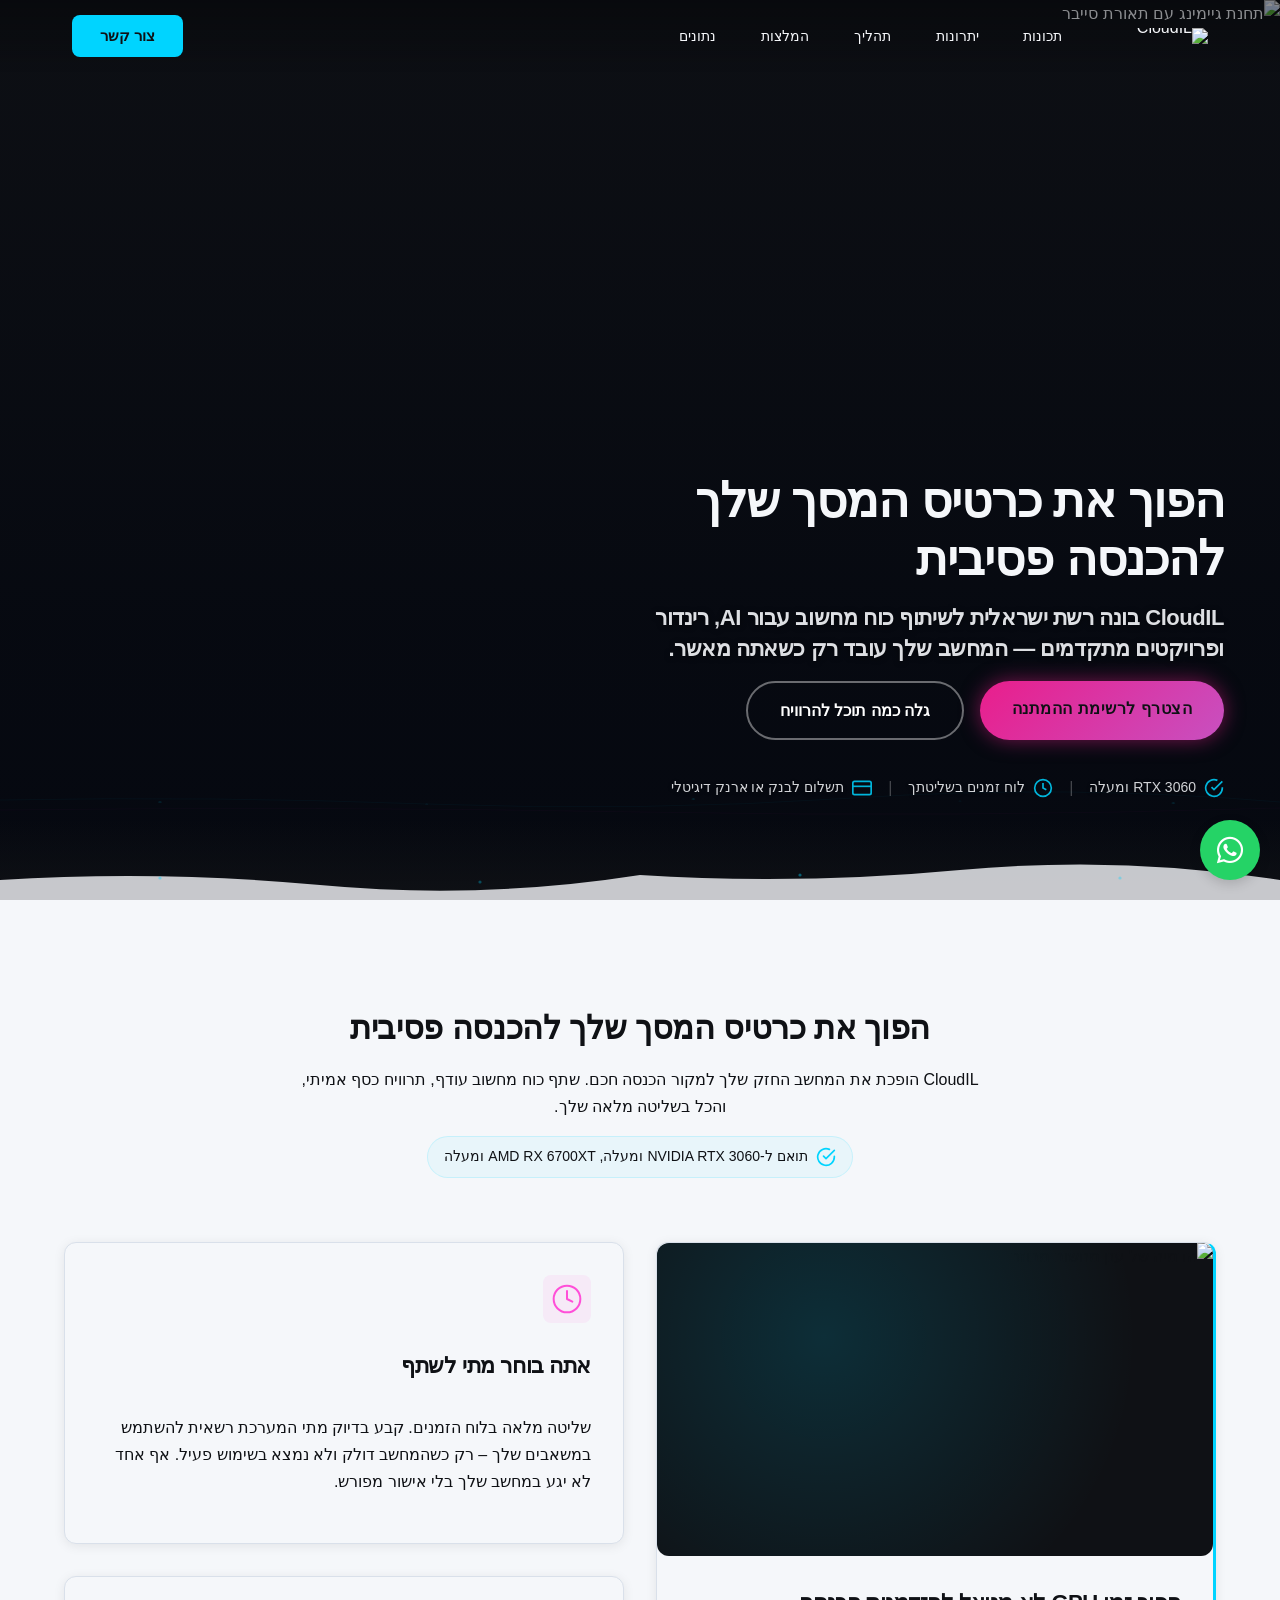
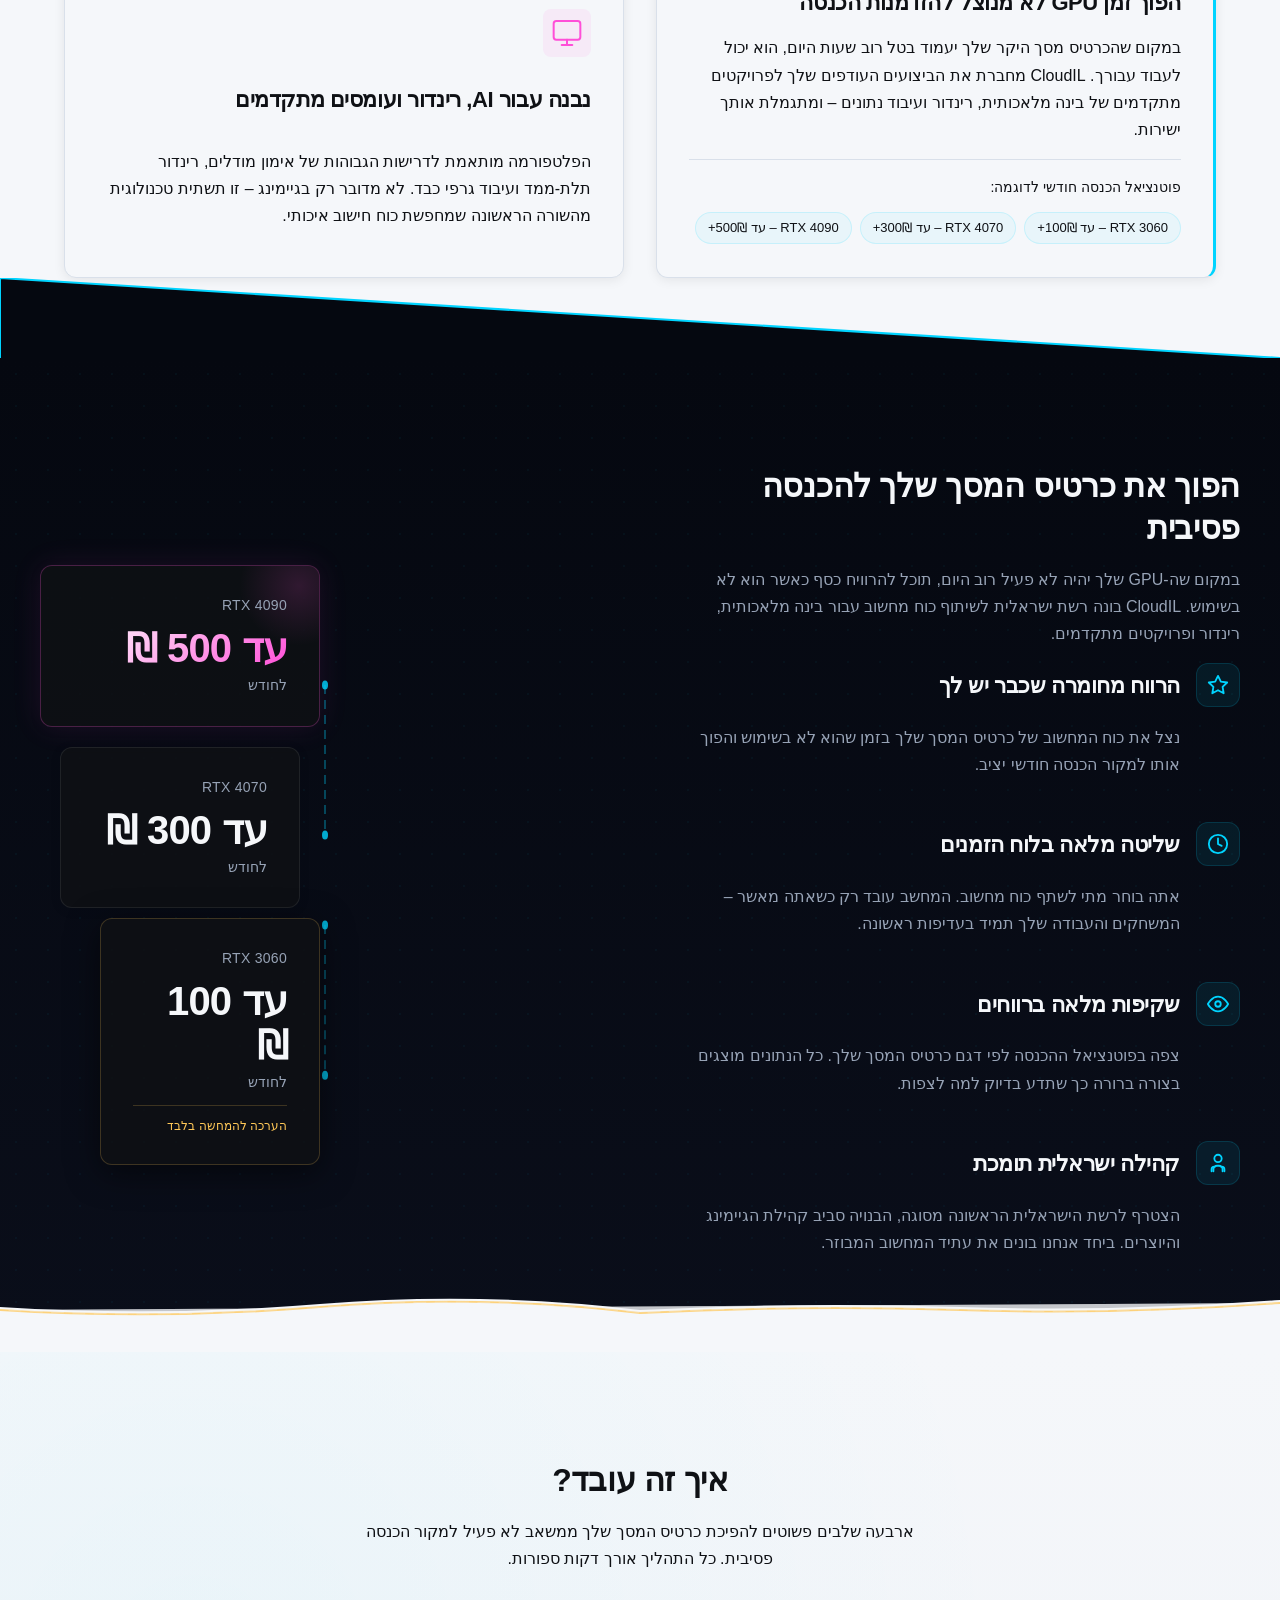
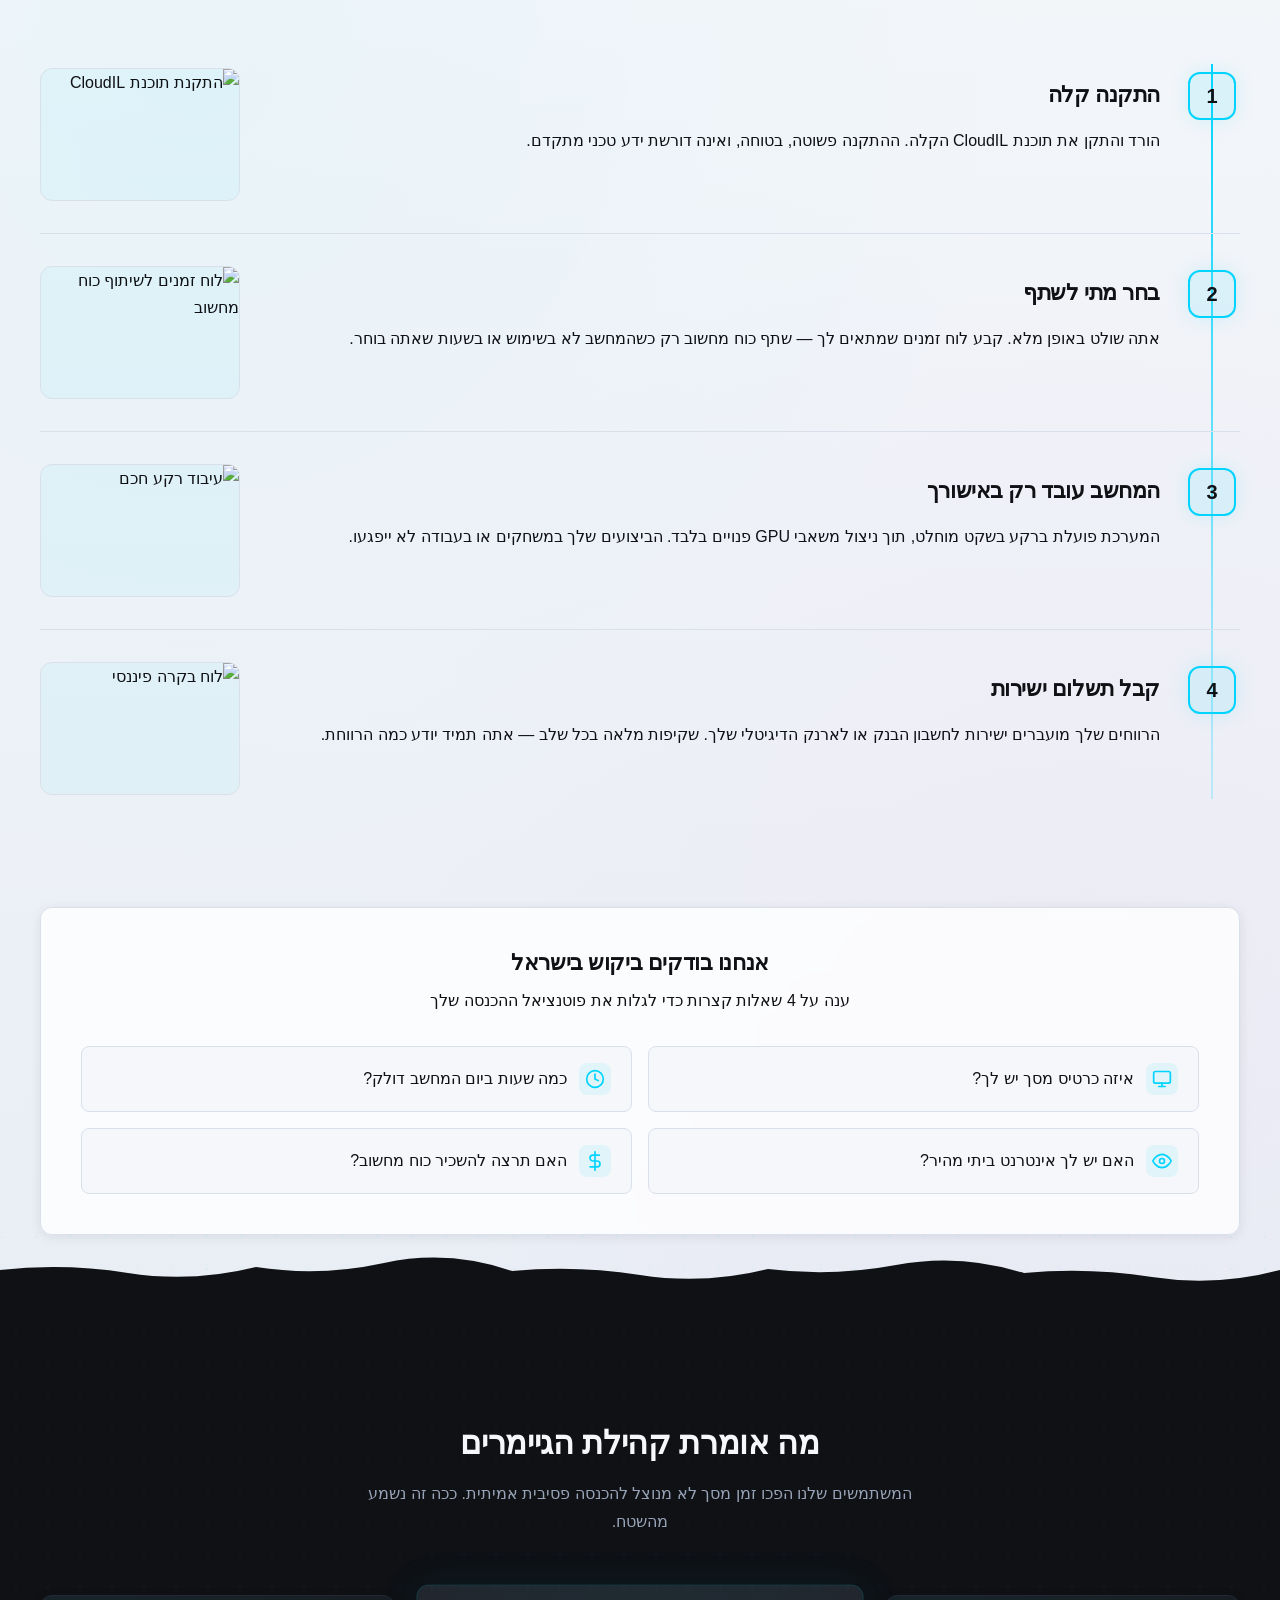
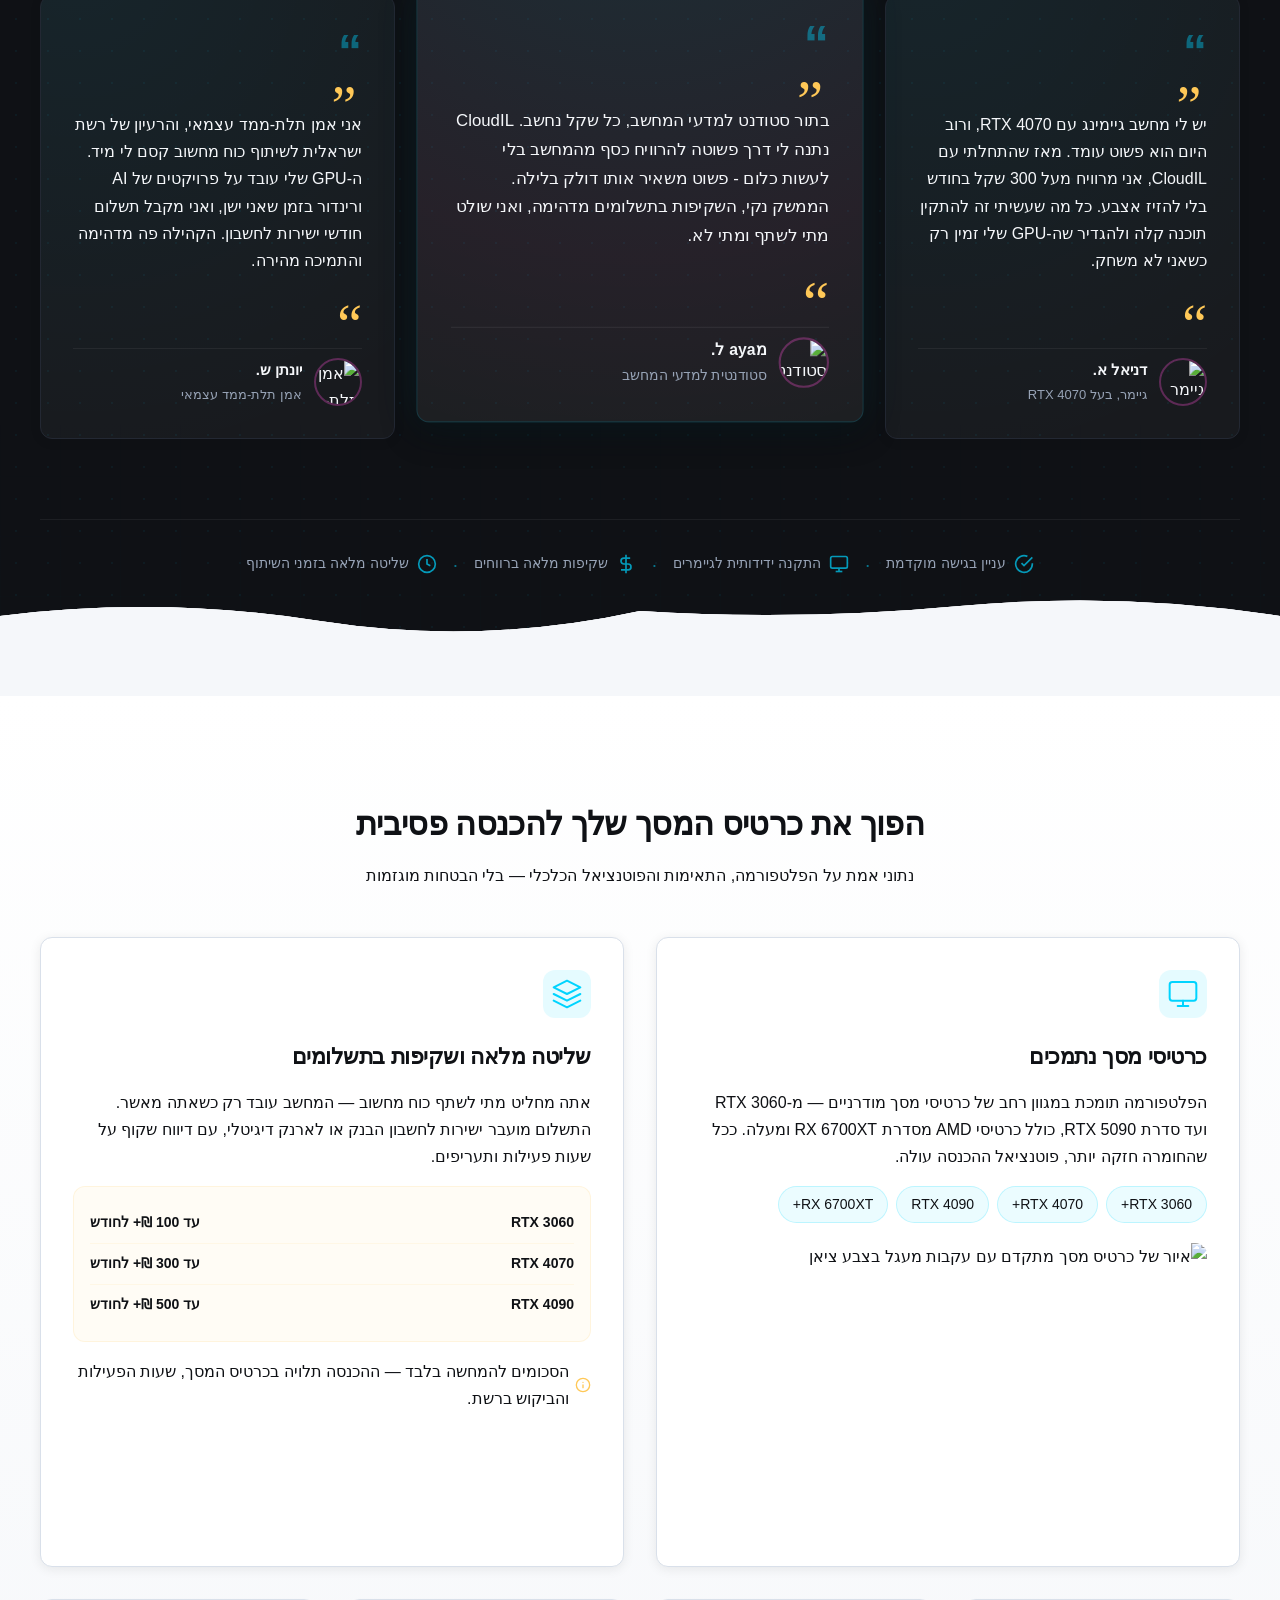
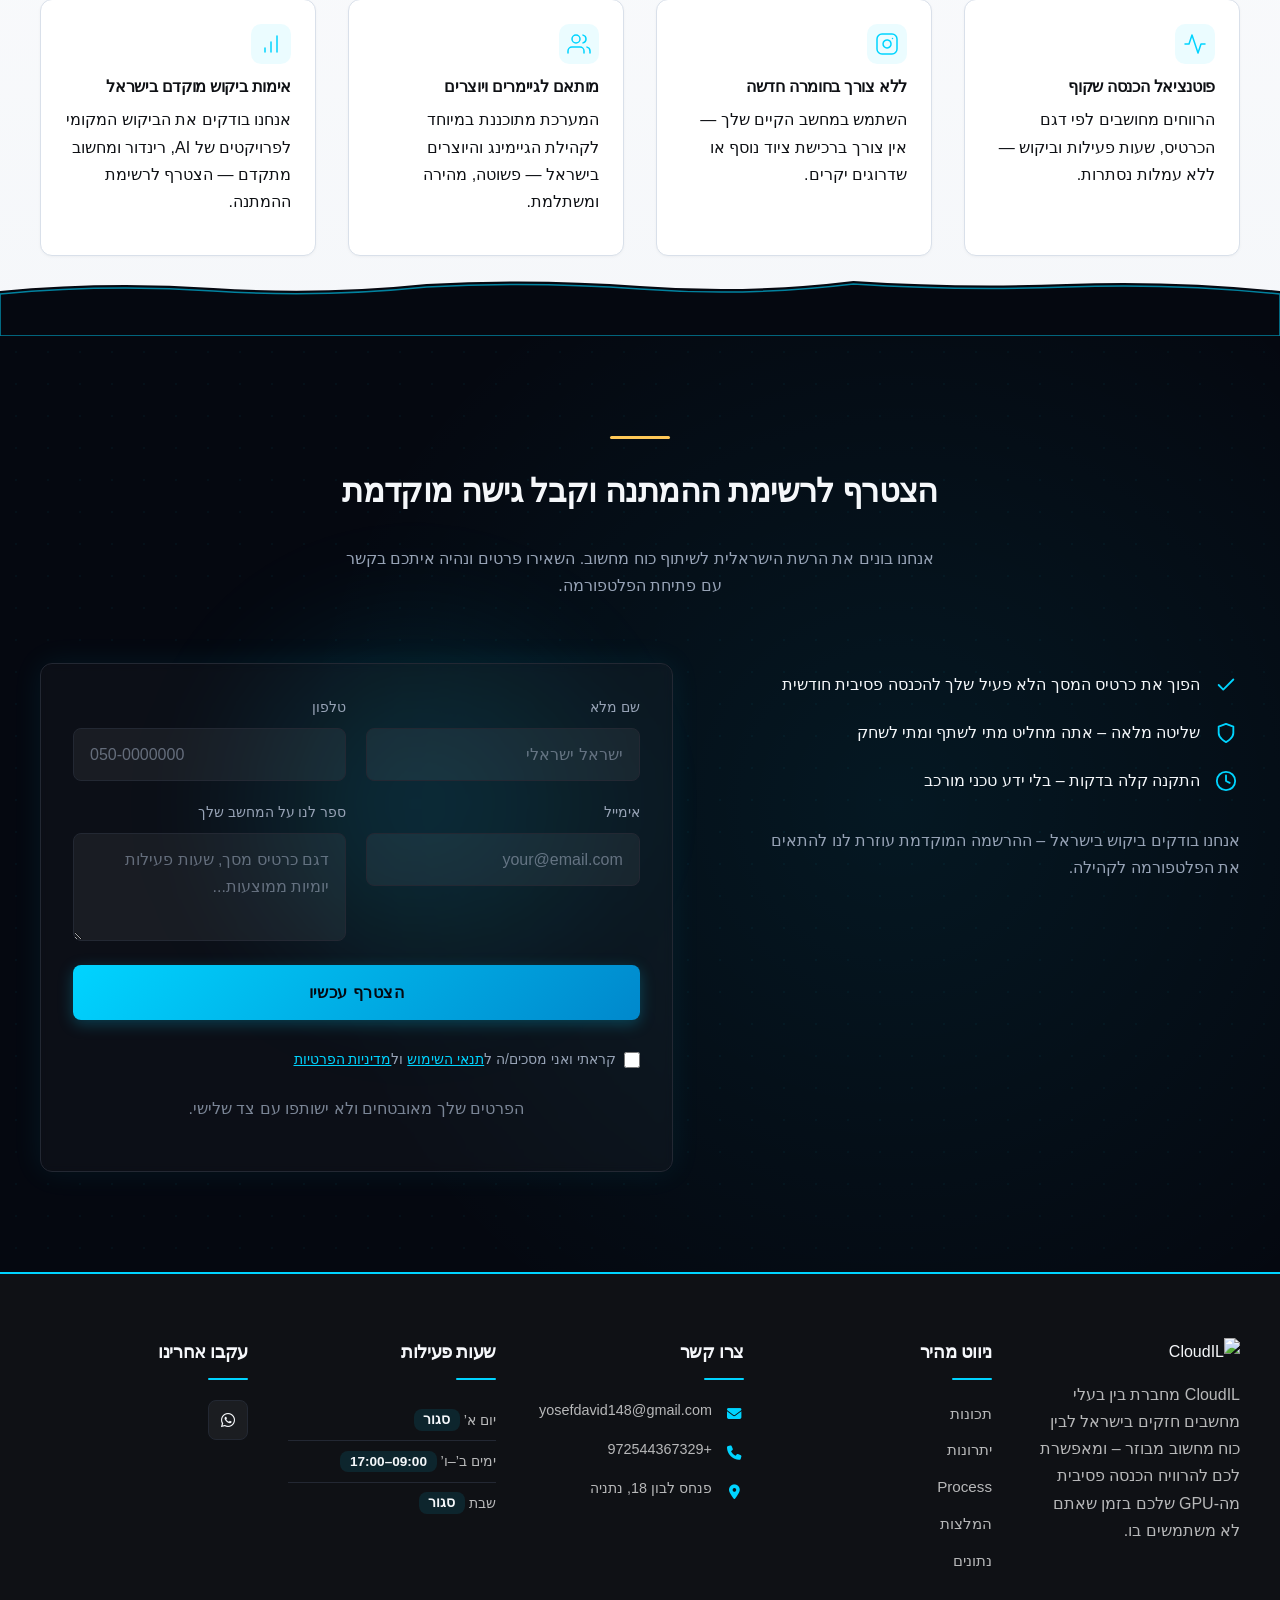
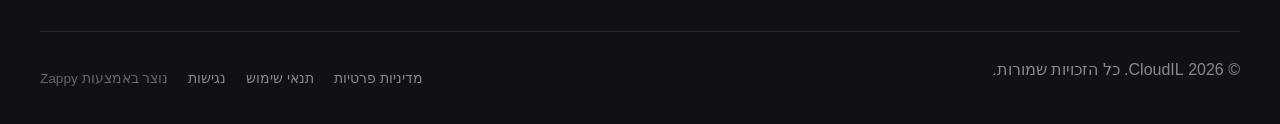
==== commit f652f94a: "Background sync: Progressive GitHub Sync" ====
--- a/index.html
+++ b/index.html
@@ -359,7 +359,7 @@
     </svg>
   </button>
   
-  <button class="phone-header-btn" data-phone="[business_phone]" aria-label="Call">
+  <button class="phone-header-btn" data-phone="+972544367329" aria-label="Call">
     <svg width="20" height="20" viewBox="0 0 24 24" fill="currentColor">
       <path d="M22 16.92v3a2 2 0 0 1-2.18 2 19.79 19.79 0 0 1-8.63-3.07 19.5 19.5 0 0 1-6-6 19.79 19.79 0 0 1-3.07-8.67A2 2 0 0 1 4.11 2h3a2 2 0 0 1 2 1.72 12.84 12.84 0 0 0 .7 2.81 2 2 0 0 1-.45 2.11L8.09 9.91a16 16 0 0 0 6 6l1.27-1.27a2 2 0 0 1 2.11-.45 12.84 12.84 0 0 0 2.81.7A2 2 0 0 1 22 16.92z"></path>
     </svg>
@@ -801,7 +801,7 @@
         const phoneLinks = document.querySelectorAll('a[href^="tel:"]');
         const phoneNumber = phoneLinks.length > 0 
           ? phoneLinks[0].getAttribute('href').replace('tel:', '')
-          : '[business_phone]';
+          : '+972544367329';
         
         window.location.href = 'tel:' + phoneNumber;
         console.log('[Navbar] Phone button clicked');
@@ -893,12 +893,12 @@
 </section>
 
 <section data-band-index="1" id="features" class="index-features-section" data-layout-spec="דף הבית-features">
-    <div class="index-features-section__container">
+    <div class="index-features-section__container" id="zappy-section-2">
         <!-- Intro Block -->
-        <div class="index-features-section__intro">
+        <div class="index-features-section__intro" id="zappy-section-3">
             <h2 class="index-features-section__title">הפוך את כרטיס המסך שלך להכנסה פסיבית</h2>
             <p class="index-features-section__subtitle">CloudIL הופכת את המחשב החזק שלך למקור הכנסה חכם. שתף כוח מחשוב עודף, תרוויח כסף אמיתי, והכל בשליטה מלאה שלך.</p>
-            <div class="index-features-section__compatibility">
+            <div class="index-features-section__compatibility" id="zappy-section-4">
                 <span class="index-features-section__compatibility-icon" aria-hidden="true">
                     <svg data-element-type="icon" data-icon-type="svg" width="20" height="20" viewBox="0 0 24 24" fill="none" stroke="currentColor" stroke-width="2" stroke-linecap="round" stroke-linejoin="round"><path d="M22 11.08V12a10 10 0 1 1-5.93-9.14"></path><polyline points="22 4 12 14.01 9 11.01"></polyline></svg>
                 </span>
@@ -907,19 +907,19 @@
         </div>
 
         <!-- Features Grid -->
-        <div class="index-features-section__grid">
+        <div class="index-features-section__grid" id="zappy-section-5">
             <!-- Card 1: Larger, Start Side -->
-            <article class="index-features-section__card index-features-section__card--featured">
-                <div class="index-features-section__card-visual">
+            <article class="index-features-section__card index-features-section__card--featured" id="zappy-section-6">
+                <div class="index-features-section__card-visual" id="zappy-section-7">
                     <img loading="lazy" decoding="async" data-placeholder="index-features-image-1" data-context="A glowing 3D cloud with data streams flowing downward into a server block, representing distributed GPU computing. Dark background with cyan (#00D4FF) and magenta (#FF4FD8) accents. Premium tech aesthetic." width="600" height="400" src="/assets/site-index-features-image-1.webp" alt="הדמיה של ענן מחשוב מבוזר" class="index-features-section__card-img">
-                    <div class="index-features-section__card-glow" aria-hidden="true"></div>
+                    <div class="index-features-section__card-glow" aria-hidden="true" id="zappy-section-8"></div>
                 </div>
-                <div class="index-features-section__card-content">
+                <div class="index-features-section__card-content" id="zappy-section-9">
                     <h3 class="index-features-section__card-title">הפוך זמן GPU לא מנוצל להזדמנות הכנסה</h3>
                     <p class="index-features-section__card-text">במקום שהכרטיס מסך היקר שלך יעמוד בטל רוב שעות היום, הוא יכול לעבוד עבורך. CloudIL מחברת את הביצועים העודפים שלך לפרויקטים מתקדמים של בינה מלאכותית, רינדור ועיבוד נתונים – ומתגמלת אותך ישירות.</p>
-                    <div class="index-features-section__card-earnings">
+                    <div class="index-features-section__card-earnings" id="zappy-section-10">
                         <span class="index-features-section__earnings-label">פוטנציאל הכנסה חודשי לדוגמה:</span>
-                        <div class="index-features-section__earnings-badges">
+                        <div class="index-features-section__earnings-badges" id="zappy-section-11">
                             <span class="index-features-section__badge">RTX 3060 – עד 100₪+</span>
                             <span class="index-features-section__badge">RTX 4070 – עד 300₪+</span>
                             <span class="index-features-section__badge">RTX 4090 – עד 500₪+</span>
@@ -929,8 +929,8 @@
             </article>
 
             <!-- Card 2: Standard, End Side -->
-            <article class="index-features-section__card">
-                <div class="index-features-section__card-icon">
+            <article class="index-features-section__card" id="zappy-section-12">
+                <div class="index-features-section__card-icon" id="zappy-section-13">
                     <svg data-element-type="icon" data-icon-type="svg" width="32" height="32" viewBox="0 0 24 24" fill="none" stroke="currentColor" stroke-width="1.5" stroke-linecap="round" stroke-linejoin="round"><circle cx="12" cy="12" r="10"></circle><polyline points="12 6 12 12 16 14"></polyline></svg>
                 </div>
                 <h3 class="index-features-section__card-title">אתה בוחר מתי לשתף</h3>
@@ -938,8 +938,8 @@
             </article>
 
             <!-- Card 3: Standard, End Side -->
-            <article class="index-features-section__card">
-                <div class="index-features-section__card-icon">
+            <article class="index-features-section__card" id="zappy-section-14">
+                <div class="index-features-section__card-icon" id="zappy-section-15">
                     <svg data-element-type="icon" data-icon-type="svg" width="32" height="32" viewBox="0 0 24 24" fill="none" stroke="currentColor" stroke-width="1.5" stroke-linecap="round" stroke-linejoin="round"><rect x="2" y="3" width="20" height="14" rx="2" ry="2"></rect><line x1="8" y1="21" x2="16" y2="21"></line><line x1="12" y1="17" x2="12" y2="21"></line></svg>
                 </div>
                 <h3 class="index-features-section__card-title">נבנה עבור AI, רינדור ועומסים מתקדמים</h3>
@@ -949,7 +949,7 @@
     </div>
 
     <!-- Bottom Angular Divider -->
-    <div class="index-features-section__divider-wrapper" aria-hidden="true">
+    <div class="index-features-section__divider-wrapper" aria-hidden="true" id="zappy-section-16">
         <svg data-no-icon-edit="true" aria-hidden="true" viewBox="0 0 1200 80" preserveAspectRatio="none" xmlns="http://www.w3.org/2000/svg">
             <path d="M0,80 L0,0 L1200,80 Z" fill="#050810"></path>
             <path d="M0,80 L0,0 L1200,80" fill="#050810" stroke="var(--primary)" stroke-width="2" vector-effect="non-scaling-stroke"></path>
@@ -1074,95 +1074,95 @@
 </section>
 
 <section data-band-index="3" id="process" class="index-process-section" data-layout-spec="דף הבית-process">
-  <div class="index-process-section__container">
-    <div class="index-process-section__header">
+  <div class="index-process-section__container" id="zappy-section-19">
+    <div class="index-process-section__header" id="zappy-section-20">
       <h2>איך זה עובד?</h2>
       <p>ארבעה שלבים פשוטים להפיכת כרטיס המסך שלך ממשאב לא פעיל למקור הכנסה פסיבית. כל התהליך אורך דקות ספורות.</p>
     </div>
 
-    <div class="index-process-section__steps">
+    <div class="index-process-section__steps" id="zappy-section-21">
       <!-- Step 1 -->
-      <div class="index-process-section__step-card">
-        <div class="index-process-section__step-node">
+      <div class="index-process-section__step-card" id="zappy-section-22">
+        <div class="index-process-section__step-node" id="zappy-section-23">
           <span class="index-process-section__step-number">1</span>
         </div>
-        <div class="index-process-section__step-content">
+        <div class="index-process-section__step-content" id="zappy-section-24">
           <h3>התקנה קלה</h3>
           <p>הורד והתקן את תוכנת CloudIL הקלה. ההתקנה פשוטה, בטוחה, ואינה דורשת ידע טכני מתקדם.</p>
         </div>
-        <div class="index-process-section__step-media">
+        <div class="index-process-section__step-media" id="zappy-section-25">
           <img loading="lazy" decoding="async" data-placeholder="index-process-image-1" data-context="A sleek dark-themed software installation wizard on a monitor screen, showing the CloudIL logo and a progress bar with cyan accents, modern and minimalist UI" width="600" height="400" src="/assets/site-index-process-image-1.webp" alt="התקנת תוכנת CloudIL">
         </div>
       </div>
 
       <!-- Step 2 -->
-      <div class="index-process-section__step-card">
-        <div class="index-process-section__step-node">
+      <div class="index-process-section__step-card" id="zappy-section-26">
+        <div class="index-process-section__step-node" id="zappy-section-27">
           <span class="index-process-section__step-number">2</span>
         </div>
-        <div class="index-process-section__step-content">
+        <div class="index-process-section__step-content" id="zappy-section-28">
           <h3>בחר מתי לשתף</h3>
           <p>אתה שולט באופן מלא. קבע לוח זמנים שמתאים לך — שתף כוח מחשוב רק כשהמחשב לא בשימוש או בשעות שאתה בוחר.</p>
         </div>
-        <div class="index-process-section__step-media">
+        <div class="index-process-section__step-media" id="zappy-section-29">
           <img loading="lazy" decoding="async" data-placeholder="index-process-image-2" data-context="A futuristic scheduling interface with a weekly calendar, glowing cyan toggle switches and time blocks, representing user control over GPU sharing schedules" width="600" height="400" src="/assets/site-index-process-image-2.webp" alt="לוח זמנים לשיתוף כוח מחשוב">
         </div>
       </div>
 
       <!-- Step 3 -->
-      <div class="index-process-section__step-card">
-        <div class="index-process-section__step-node">
+      <div class="index-process-section__step-card" id="zappy-section-30">
+        <div class="index-process-section__step-node" id="zappy-section-31">
           <span class="index-process-section__step-number">3</span>
         </div>
-        <div class="index-process-section__step-content">
+        <div class="index-process-section__step-content" id="zappy-section-32">
           <h3>המחשב עובד רק באישורך</h3>
           <p>המערכת פועלת ברקע בשקט מוחלט, תוך ניצול משאבי GPU פנויים בלבד. הביצועים שלך במשחקים או בעבודה לא ייפגעו.</p>
         </div>
-        <div class="index-process-section__step-media">
+        <div class="index-process-section__step-media" id="zappy-section-33">
           <img loading="lazy" decoding="async" data-placeholder="index-process-image-3" data-context="A glowing transparent GPU chip with data streams flowing into a secure cloud network, symbolizing background processing with minimal resource usage" width="600" height="400" src="/assets/site-index-process-image-3.webp" alt="עיבוד רקע חכם">
         </div>
       </div>
 
       <!-- Step 4 -->
-      <div class="index-process-section__step-card">
-        <div class="index-process-section__step-node">
+      <div class="index-process-section__step-card" id="zappy-section-34">
+        <div class="index-process-section__step-node" id="zappy-section-35">
           <span class="index-process-section__step-number">4</span>
         </div>
-        <div class="index-process-section__step-content">
+        <div class="index-process-section__step-content" id="zappy-section-36">
           <h3>קבל תשלום ישירות</h3>
           <p>הרווחים שלך מועברים ישירות לחשבון הבנק או לארנק הדיגיטלי שלך. שקיפות מלאה בכל שלב — אתה תמיד יודע כמה הרווחת.</p>
         </div>
-        <div class="index-process-section__step-media">
+        <div class="index-process-section__step-media" id="zappy-section-37">
           <img loading="lazy" decoding="async" data-placeholder="index-process-image-4" data-context="A digital wallet dashboard displaying earnings in shekels with a growing graph and a withdraw button, clean financial tech aesthetic with cyan and gold accents" width="600" height="400" src="/assets/site-index-process-image-4.webp" alt="לוח בקרה פיננסי">
         </div>
       </div>
     </div>
 
-    <div class="index-process-section__demand-check">
-      <div class="index-process-section__demand-header">
+    <div class="index-process-section__demand-check" id="zappy-section-38">
+      <div class="index-process-section__demand-header" id="zappy-section-39">
         <h4>אנחנו בודקים ביקוש בישראל</h4>
         <p>ענה על 4 שאלות קצרות כדי לגלות את פוטנציאל ההכנסה שלך</p>
       </div>
-      <div class="index-process-section__demand-grid">
-        <div class="index-process-section__demand-pill">
+      <div class="index-process-section__demand-grid" id="zappy-section-40">
+        <div class="index-process-section__demand-pill" id="zappy-section-41">
           <span class="index-process-section__pill-icon">
             <svg data-element-type="icon" data-icon-type="svg" width="20" height="20" viewBox="0 0 24 24" fill="none" stroke="currentColor" stroke-width="2" stroke-linecap="round" stroke-linejoin="round"><rect x="2" y="3" width="20" height="14" rx="2" ry="2"></rect><line x1="8" y1="21" x2="16" y2="21"></line><line x1="12" y1="17" x2="12" y2="21"></line></svg>
           </span>
           <span class="index-process-section__pill-text">איזה כרטיס מסך יש לך?</span>
         </div>
-        <div class="index-process-section__demand-pill">
+        <div class="index-process-section__demand-pill" id="zappy-section-42">
           <span class="index-process-section__pill-icon">
             <svg data-element-type="icon" data-icon-type="svg" width="20" height="20" viewBox="0 0 24 24" fill="none" stroke="currentColor" stroke-width="2" stroke-linecap="round" stroke-linejoin="round"><circle cx="12" cy="12" r="10"></circle><polyline points="12 6 12 12 16 14"></polyline></svg>
           </span>
           <span class="index-process-section__pill-text">כמה שעות ביום המחשב דולק?</span>
         </div>
-        <div class="index-process-section__demand-pill">
+        <div class="index-process-section__demand-pill" id="zappy-section-43">
           <span class="index-process-section__pill-icon">
             <svg data-element-type="icon" data-icon-type="svg" width="20" height="20" viewBox="0 0 24 24" fill="none" stroke="currentColor" stroke-width="2" stroke-linecap="round" stroke-linejoin="round"><path d="M1 12s4-8 11-8 11 8 11 8-4 8-11 8-11-8-11-8z"></path><circle cx="12" cy="12" r="3"></circle></svg>
           </span>
           <span class="index-process-section__pill-text">האם יש לך אינטרנט ביתי מהיר?</span>
         </div>
-        <div class="index-process-section__demand-pill">
+        <div class="index-process-section__demand-pill" id="zappy-section-44">
           <span class="index-process-section__pill-icon">
             <svg data-element-type="icon" data-icon-type="svg" width="20" height="20" viewBox="0 0 24 24" fill="none" stroke="currentColor" stroke-width="2" stroke-linecap="round" stroke-linejoin="round"><line x1="12" y1="1" x2="12" y2="23"></line><path d="M17 5H9.5a3.5 3.5 0 0 0 0 7h5a3.5 3.5 0 0 1 0 7H6"></path></svg>
           </span>
@@ -1173,7 +1173,7 @@
   </div>
 
   <!-- Bottom Divider: Torn-tech SVG wave transitioning to next section -->
-  <div class="index-process-section__divider-wrapper" data-no-icon-edit="true" aria-hidden="true">
+  <div class="index-process-section__divider-wrapper" data-no-icon-edit="true" aria-hidden="true" id="zappy-section-45">
     <svg viewBox="0 0 1200 80" preserveAspectRatio="none" xmlns="http://www.w3.org/2000/svg">
       <defs>
         <pattern id="index-grid" width="32" height="32" patternUnits="userSpaceOnUse">
@@ -1187,30 +1187,30 @@
 </section>
 
 <section data-band-index="4" id="testimonials" class="index-testimonials-section" data-layout-spec="דף הבית-testimonials" dir="rtl">
-  <div class="index-testimonials-section__container">
+  <div class="index-testimonials-section__container" id="zappy-section-47">
     
     <!-- Intro Block -->
-    <div class="index-testimonials-section__intro">
+    <div class="index-testimonials-section__intro" id="zappy-section-48">
       <h2 class="index-testimonials-section__title">מה אומרת קהילת הגיימרים</h2>
       <p class="index-testimonials-section__subtitle">המשתמשים שלנו הפכו זמן מסך לא מנוצל להכנסה פסיבית אמיתית. ככה זה נשמע מהשטח.</p>
     </div>
 
     <!-- Testimonials Grid -->
-    <div class="index-testimonials-section__grid">
+    <div class="index-testimonials-section__grid" id="zappy-section-49">
       
       <!-- Card 1: Gamer -->
-      <article class="index-testimonials-section__card index-testimonials-section__card--left">
-        <div class="index-testimonials-section__card-glow"></div>
-        <div class="index-testimonials-section__card-content">
+      <article class="index-testimonials-section__card index-testimonials-section__card--left" id="zappy-section-50">
+        <div class="index-testimonials-section__card-glow" id="zappy-section-51"></div>
+        <div class="index-testimonials-section__card-content" id="zappy-section-52">
           <span class="index-testimonials-section__quote-mark" aria-hidden="true">“</span>
           <blockquote class="index-testimonials-section__quote">
             <p>יש לי מחשב גיימינג עם RTX 4070, ורוב היום הוא פשוט עומד. מאז שהתחלתי עם CloudIL, אני מרוויח מעל 300 שקל בחודש בלי להזיז אצבע. כל מה שעשיתי זה להתקין תוכנה קלה ולהגדיר שה-GPU שלי זמין רק כשאני לא משחק.</p>
           </blockquote>
-          <div class="index-testimonials-section__author">
-            <div class="index-testimonials-section__avatar">
+          <div class="index-testimonials-section__author" id="zappy-section-53">
+            <div class="index-testimonials-section__avatar" id="zappy-section-54">
               <img loading="lazy" decoding="async" data-placeholder="index-testimonials-image-1" data-context="Portrait of a young Israeli gamer in his 20s, wearing a casual hoodie and gaming headset, sitting in a neon-lit gaming room with a powerful PC tower visible behind him. Confident, tech-savvy expression." width="48" height="48" src="/assets/site-index-testimonials-image-1.webp" alt="גיימר ישראלי עם מערכת RTX">
             </div>
-            <div class="index-testimonials-section__author-info">
+            <div class="index-testimonials-section__author-info" id="zappy-section-55">
               <strong class="index-testimonials-section__author-name">דניאל א.</strong>
               <span class="index-testimonials-section__author-role">גיימר, בעל RTX 4070</span>
             </div>
@@ -1219,18 +1219,18 @@
       </article>
 
       <!-- Card 2: Student / Tech Enthusiast (Elevated) -->
-      <article class="index-testimonials-section__card index-testimonials-section__card--center">
-        <div class="index-testimonials-section__card-glow"></div>
-        <div class="index-testimonials-section__card-content">
+      <article class="index-testimonials-section__card index-testimonials-section__card--center" id="zappy-section-56">
+        <div class="index-testimonials-section__card-glow" id="zappy-section-57"></div>
+        <div class="index-testimonials-section__card-content" id="zappy-section-58">
           <span class="index-testimonials-section__quote-mark" aria-hidden="true">“</span>
           <blockquote class="index-testimonials-section__quote">
             <p>בתור סטודנט למדעי המחשב, כל שקל נחשב. CloudIL נתנה לי דרך פשוטה להרוויח כסף מהמחשב בלי לעשות כלום - פשוט משאיר אותו דולק בלילה. הממשק נקי, השקיפות בתשלומים מדהימה, ואני שולט מתי לשתף ומתי לא.</p>
           </blockquote>
-          <div class="index-testimonials-section__author">
-            <div class="index-testimonials-section__avatar">
+          <div class="index-testimonials-section__author" id="zappy-section-59">
+            <div class="index-testimonials-section__avatar" id="zappy-section-60">
               <img loading="lazy" decoding="async" data-placeholder="index-testimonials-image-2" data-context="A smiling Israeli female student in her early 20s, wearing glasses and a university sweatshirt, sitting at a desk with a laptop and a visible desktop PC with RGB lighting. Modern, clean apartment background." width="48" height="48" src="/assets/site-index-testimonials-image-2.webp" alt="סטודנטית ישראלית עם מחשב גיימינג">
             </div>
-            <div class="index-testimonials-section__author-info">
+            <div class="index-testimonials-section__author-info" id="zappy-section-61">
               <strong class="index-testimonials-section__author-name">מaya ל.</strong>
               <span class="index-testimonials-section__author-role">סטודנטית למדעי המחשב</span>
             </div>
@@ -1239,18 +1239,18 @@
       </article>
 
       <!-- Card 3: 3D Artist -->
-      <article class="index-testimonials-section__card index-testimonials-section__card--right">
-        <div class="index-testimonials-section__card-glow"></div>
-        <div class="index-testimonials-section__card-content">
+      <article class="index-testimonials-section__card index-testimonials-section__card--right" id="zappy-section-62">
+        <div class="index-testimonials-section__card-glow" id="zappy-section-63"></div>
+        <div class="index-testimonials-section__card-content" id="zappy-section-64">
           <span class="index-testimonials-section__quote-mark" aria-hidden="true">“</span>
           <blockquote class="index-testimonials-section__quote">
             <p>אני אמן תלת-ממד עצמאי, והרעיון של רשת ישראלית לשיתוף כוח מחשוב קסם לי מיד. ה-GPU שלי עובד על פרויקטים של AI ורינדור בזמן שאני ישן, ואני מקבל תשלום חודשי ישירות לחשבון. הקהילה פה מדהימה והתמיכה מהירה.</p>
           </blockquote>
-          <div class="index-testimonials-section__author">
-            <div class="index-testimonials-section__avatar">
+          <div class="index-testimonials-section__author" id="zappy-section-65">
+            <div class="index-testimonials-section__avatar" id="zappy-section-66">
               <img loading="lazy" decoding="async" data-placeholder="index-testimonials-image-3" data-context="A creative Israeli 3D artist in his late 20s, with a stylish beard and a graphic t-shirt, sitting in a studio filled with concept art and dual monitors showing 3D modeling software. Warm, artistic lighting." width="48" height="48" src="/assets/site-index-testimonials-image-3.webp" alt="אמן תלת-ממד ישראלי">
             </div>
-            <div class="index-testimonials-section__author-info">
+            <div class="index-testimonials-section__author-info" id="zappy-section-67">
               <strong class="index-testimonials-section__author-name">יונתן ש.</strong>
               <span class="index-testimonials-section__author-role">אמן תלת-ממד עצמאי</span>
             </div>
@@ -1261,23 +1261,23 @@
     </div>
 
     <!-- Trust Strip -->
-    <div class="index-testimonials-section__trust-strip">
-      <div class="index-testimonials-section__trust-item">
+    <div class="index-testimonials-section__trust-strip" id="zappy-section-68">
+      <div class="index-testimonials-section__trust-item" id="zappy-section-69">
         <svg data-element-type="icon" data-icon-type="svg" width="20" height="20" viewBox="0 0 24 24" fill="none" stroke="currentColor" stroke-width="2"><path d="M22 11.08V12a10 10 0 1 1-5.93-9.14"></path><polyline points="22 4 12 14.01 9 11.01"></polyline></svg>
         <span>עניין בגישה מוקדמת</span>
       </div>
       <span class="index-testimonials-section__trust-dot" aria-hidden="true">·</span>
-      <div class="index-testimonials-section__trust-item">
+      <div class="index-testimonials-section__trust-item" id="zappy-section-70">
         <svg data-element-type="icon" data-icon-type="svg" width="20" height="20" viewBox="0 0 24 24" fill="none" stroke="currentColor" stroke-width="2"><rect x="2" y="3" width="20" height="14" rx="2" ry="2"></rect><line x1="8" y1="21" x2="16" y2="21"></line><line x1="12" y1="17" x2="12" y2="21"></line></svg>
         <span>התקנה ידידותית לגיימרים</span>
       </div>
       <span class="index-testimonials-section__trust-dot" aria-hidden="true">·</span>
-      <div class="index-testimonials-section__trust-item">
+      <div class="index-testimonials-section__trust-item" id="zappy-section-71">
         <svg data-element-type="icon" data-icon-type="svg" width="20" height="20" viewBox="0 0 24 24" fill="none" stroke="currentColor" stroke-width="2"><line x1="12" y1="1" x2="12" y2="23"></line><path d="M17 5H9.5a3.5 3.5 0 0 0 0 7h5a3.5 3.5 0 0 1 0 7H6"></path></svg>
         <span>שקיפות מלאה ברווחים</span>
       </div>
       <span class="index-testimonials-section__trust-dot" aria-hidden="true">·</span>
-      <div class="index-testimonials-section__trust-item">
+      <div class="index-testimonials-section__trust-item" id="zappy-section-72">
         <svg data-element-type="icon" data-icon-type="svg" width="20" height="20" viewBox="0 0 24 24" fill="none" stroke="currentColor" stroke-width="2"><circle cx="12" cy="12" r="10"></circle><polyline points="12 6 12 12 16 14"></polyline></svg>
         <span>שליטה מלאה בזמני השיתוף</span>
       </div>
@@ -1286,7 +1286,7 @@
   </div>
 
   <!-- Bottom Divider: Gentle upward arc with fading particle mesh -->
-  <div class="index-testimonials-section__divider-wrapper" aria-hidden="true">
+  <div class="index-testimonials-section__divider-wrapper" aria-hidden="true" id="zappy-section-73">
     <svg data-no-icon-edit="true" aria-hidden="true" viewBox="0 0 1200 120" preserveAspectRatio="none" xmlns="http://www.w3.org/2000/svg">
       <defs>
         <pattern id="particle-mesh" x="0" y="0" width="40" height="40" patternUnits="userSpaceOnUse">
@@ -1309,28 +1309,28 @@
   </div>
 
   <!-- Decorative Background Motif: Cyber Grid Lines -->
-  <div class="index-testimonials-section__bg-pattern" aria-hidden="true"></div>
+  <div class="index-testimonials-section__bg-pattern" aria-hidden="true" id="zappy-section-74"></div>
   
 </section>
 
 <section data-band-index="5" id="stats" class="index-stats-section" data-layout-spec="דף הבית-stats">
-  <div class="index-stats-section__container">
+  <div class="index-stats-section__container" id="zappy-section-76">
     <!-- Section Heading -->
-    <div class="index-stats-section__header">
+    <div class="index-stats-section__header" id="zappy-section-77">
       <h2 class="index-stats-section__title">הפוך את כרטיס המסך שלך להכנסה פסיבית</h2>
       <p class="index-stats-section__subtitle">נתוני אמת על הפלטפורמה, התאימות והפוטנציאל הכלכלי — בלי הבטחות מוגזמות</p>
     </div>
 
     <!-- Row 1: Two Larger Stat Panels -->
-    <div class="index-stats-section__grid-large">
+    <div class="index-stats-section__grid-large" id="zappy-section-78">
       <!-- Panel 1: Qualified Hardware (START side in RTL = right) -->
-      <div class="index-stats-section__panel index-stats-section__panel--hardware">
-        <div class="index-stats-section__panel-icon">
+      <div class="index-stats-section__panel index-stats-section__panel--hardware" id="zappy-section-79">
+        <div class="index-stats-section__panel-icon" id="zappy-section-80">
           <svg data-element-type="icon" data-icon-type="svg" width="32" height="32" viewBox="0 0 24 24" fill="none" stroke="currentColor" stroke-width="1.5" stroke-linecap="round" stroke-linejoin="round"><rect x="2" y="3" width="20" height="14" rx="2" ry="2"></rect><line x1="8" y1="21" x2="16" y2="21"></line><line x1="12" y1="17" x2="12" y2="21"></line></svg>
         </div>
         <h3 class="index-stats-section__panel-title">כרטיסי מסך נתמכים</h3>
         <p class="index-stats-section__panel-desc">הפלטפורמה תומכת במגוון רחב של כרטיסי מסך מודרניים — מ-RTX 3060 ועד סדרת RTX 5090, כולל כרטיסי AMD מסדרת RX 6700XT ומעלה. ככל שהחומרה חזקה יותר, פוטנציאל ההכנסה עולה.</p>
-        <div class="index-stats-section__chip-list">
+        <div class="index-stats-section__chip-list" id="zappy-section-81">
           <span class="index-stats-section__chip">RTX 3060+</span>
           <span class="index-stats-section__chip">RTX 4070+</span>
           <span class="index-stats-section__chip">RTX 4090</span>
@@ -1340,22 +1340,22 @@
       </div>
 
       <!-- Panel 2: Flexibility & Payout Clarity (END side in RTL = left) -->
-      <div class="index-stats-section__panel index-stats-section__panel--flexibility">
-        <div class="index-stats-section__panel-icon">
+      <div class="index-stats-section__panel index-stats-section__panel--flexibility" id="zappy-section-82">
+        <div class="index-stats-section__panel-icon" id="zappy-section-83">
           <svg data-element-type="icon" data-icon-type="svg" width="32" height="32" viewBox="0 0 24 24" fill="none" stroke="currentColor" stroke-width="1.5" stroke-linecap="round" stroke-linejoin="round"><path d="M12 2L2 7l10 5 10-5-10-5z"></path><path d="M2 17l10 5 10-5"></path><path d="M2 12l10 5 10-5"></path></svg>
         </div>
         <h3 class="index-stats-section__panel-title">שליטה מלאה ושקיפות בתשלומים</h3>
         <p class="index-stats-section__panel-desc">אתה מחליט מתי לשתף כוח מחשוב — המחשב עובד רק כשאתה מאשר. התשלום מועבר ישירות לחשבון הבנק או לארנק דיגיטלי, עם דיווח שקוף על שעות פעילות ותעריפים.</p>
-        <div class="index-stats-section__estimate-box">
-          <div class="index-stats-section__estimate-row">
+        <div class="index-stats-section__estimate-box" id="zappy-section-84">
+          <div class="index-stats-section__estimate-row" id="zappy-section-85">
             <span class="index-stats-section__estimate-label">RTX 3060</span>
             <span class="index-stats-section__estimate-value">עד 100 ₪+ לחודש</span>
           </div>
-          <div class="index-stats-section__estimate-row">
+          <div class="index-stats-section__estimate-row" id="zappy-section-86">
             <span class="index-stats-section__estimate-label">RTX 4070</span>
             <span class="index-stats-section__estimate-value">עד 300 ₪+ לחודש</span>
           </div>
-          <div class="index-stats-section__estimate-row">
+          <div class="index-stats-section__estimate-row" id="zappy-section-87">
             <span class="index-stats-section__estimate-label">RTX 4090</span>
             <span class="index-stats-section__estimate-value">עד 500 ₪+ לחודש</span>
           </div>
@@ -1368,30 +1368,30 @@
     </div>
 
     <!-- Row 2: Four Smaller Trust Tiles -->
-    <div class="index-stats-section__grid-small">
-      <div class="index-stats-section__tile">
-        <div class="index-stats-section__tile-icon">
+    <div class="index-stats-section__grid-small" id="zappy-section-88">
+      <div class="index-stats-section__tile" id="zappy-section-89">
+        <div class="index-stats-section__tile-icon" id="zappy-section-90">
           <svg data-element-type="icon" data-icon-type="svg" width="24" height="24" viewBox="0 0 24 24" fill="none" stroke="currentColor" stroke-width="1.5" stroke-linecap="round" stroke-linejoin="round"><polyline points="22 12 18 12 15 21 9 3 6 12 2 12"></polyline></svg>
         </div>
         <h4 class="index-stats-section__tile-title">פוטנציאל הכנסה שקוף</h4>
         <p class="index-stats-section__tile-desc">הרווחים מחושבים לפי דגם הכרטיס, שעות פעילות וביקוש — ללא עמלות נסתרות.</p>
       </div>
-      <div class="index-stats-section__tile">
-        <div class="index-stats-section__tile-icon">
+      <div class="index-stats-section__tile" id="zappy-section-91">
+        <div class="index-stats-section__tile-icon" id="zappy-section-92">
           <svg data-element-type="icon" data-icon-type="svg" width="24" height="24" viewBox="0 0 24 24" fill="none" stroke="currentColor" stroke-width="1.5" stroke-linecap="round" stroke-linejoin="round"><rect x="2" y="2" width="20" height="20" rx="5" ry="5"></rect><path d="M16 11.37A4 4 0 1 1 12.63 8 4 4 0 0 1 16 11.37z"></path><line x1="17.5" y1="6.5" x2="17.51" y2="6.5"></line></svg>
         </div>
         <h4 class="index-stats-section__tile-title">ללא צורך בחומרה חדשה</h4>
         <p class="index-stats-section__tile-desc">השתמש במחשב הקיים שלך — אין צורך ברכישת ציוד נוסף או שדרוגים יקרים.</p>
       </div>
-      <div class="index-stats-section__tile">
-        <div class="index-stats-section__tile-icon">
+      <div class="index-stats-section__tile" id="zappy-section-93">
+        <div class="index-stats-section__tile-icon" id="zappy-section-94">
           <svg data-element-type="icon" data-icon-type="svg" width="24" height="24" viewBox="0 0 24 24" fill="none" stroke="currentColor" stroke-width="1.5" stroke-linecap="round" stroke-linejoin="round"><path d="M17 21v-2a4 4 0 0 0-4-4H5a4 4 0 0 0-4 4v2"></path><circle cx="9" cy="7" r="4"></circle><path d="M23 21v-2a4 4 0 0 0-3-3.87"></path><path d="M16 3.13a4 4 0 0 1 0 7.75"></path></svg>
         </div>
         <h4 class="index-stats-section__tile-title">מותאם לגיימרים ויוצרים</h4>
         <p class="index-stats-section__tile-desc">המערכת מתוכננת במיוחד לקהילת הגיימינג והיוצרים בישראל — פשוטה, מהירה ומשתלמת.</p>
       </div>
-      <div class="index-stats-section__tile">
-        <div class="index-stats-section__tile-icon">
+      <div class="index-stats-section__tile" id="zappy-section-95">
+        <div class="index-stats-section__tile-icon" id="zappy-section-96">
           <svg data-element-type="icon" data-icon-type="svg" width="24" height="24" viewBox="0 0 24 24" fill="none" stroke="currentColor" stroke-width="1.5" stroke-linecap="round" stroke-linejoin="round"><line x1="12" y1="20" x2="12" y2="10"></line><line x1="18" y1="20" x2="18" y2="4"></line><line x1="6" y1="20" x2="6" y2="16"></line></svg>
         </div>
         <h4 class="index-stats-section__tile-title">אימות ביקוש מוקדם בישראל</h4>
@@ -1401,7 +1401,7 @@
   </div>
 
   <!-- Bottom Divider: Dark gradient rise with cyan edge glow -->
-  <div class="index-stats-section__divider-wrapper">
+  <div class="index-stats-section__divider-wrapper" id="zappy-section-97">
     <svg data-no-icon-edit="true" aria-hidden="true" viewBox="0 0 1200 80" preserveAspectRatio="none" xmlns="http://www.w3.org/2000/svg">
       <defs>
         <linearGradient id="index-stats-divider-grad" x1="0%" y1="0%" x2="0%" y2="100%">
@@ -1417,21 +1417,21 @@
 
 <section data-band-index="6" id="cta" class="index-cta-section" data-layout-spec="דף הבית-cta">
   <!-- Gold accent line above H2 -->
-  <div class="index-cta-section__accent-line" aria-hidden="true"></div>
-
-  <div class="index-cta-section__container">
+  <div class="index-cta-section__accent-line" aria-hidden="true" id="zappy-section-99"></div>
+
+  <div class="index-cta-section__container" id="zappy-section-100">
     
     <!-- Header block -->
-    <div class="index-cta-section__header">
+    <div class="index-cta-section__header" id="zappy-section-101">
       <h2 class="index-cta-section__title">הצטרף לרשימת ההמתנה וקבל גישה מוקדמת</h2>
       <p class="index-cta-section__subtitle">אנחנו בונים את הרשת הישראלית לשיתוף כוח מחשוב. השאירו פרטים ונהיה איתכם בקשר עם פתיחת הפלטפורמה.</p>
     </div>
 
     <!-- Two-part composition -->
-    <div class="index-cta-section__composition">
+    <div class="index-cta-section__composition" id="zappy-section-102">
       
       <!-- START side: Reassurance stack -->
-      <div class="index-cta-section__reassurance">
+      <div class="index-cta-section__reassurance" id="zappy-section-103">
         <ul class="index-cta-section__benefits">
           <li class="index-cta-section__benefit-item">
             <span class="index-cta-section__benefit-icon" aria-hidden="true">
@@ -1456,22 +1456,22 @@
       </div>
 
       <!-- END side: Premium static form panel -->
-      <div class="index-cta-section__form-panel">
+      <div class="index-cta-section__form-panel" id="zappy-section-104">
         <form class="index-cta-section__form contact-form">
-          <div class="index-cta-section__form-grid">
-            <div class="index-cta-section__field">
+          <div class="index-cta-section__form-grid" id="zappy-section-105">
+            <div class="index-cta-section__field" id="zappy-section-106">
               <label for="cta-name" class="index-cta-section__label">שם מלא</label>
               <input type="text" id="cta-name" name="name" class="index-cta-section__input" placeholder="ישראל ישראלי" required="">
             </div>
-            <div class="index-cta-section__field">
+            <div class="index-cta-section__field" id="zappy-section-107">
               <label for="cta-phone" class="index-cta-section__label">טלפון</label>
               <input type="tel" id="cta-phone" name="phone" class="index-cta-section__input" placeholder="050-0000000" required="">
             </div>
-            <div class="index-cta-section__field">
+            <div class="index-cta-section__field" id="zappy-section-108">
               <label for="cta-email" class="index-cta-section__label">אימייל</label>
               <input type="email" id="cta-email" name="email" class="index-cta-section__input" placeholder="your@email.com" required="">
             </div>
-            <div class="index-cta-section__field">
+            <div class="index-cta-section__field" id="zappy-section-109">
               <label for="cta-message" class="index-cta-section__label">ספר לנו על המחשב שלך</label>
               <textarea id="cta-message" name="message" class="index-cta-section__input index-cta-section__textarea" placeholder="דגם כרטיס מסך, שעות פעילות יומיות ממוצעות..." rows="3"></textarea>
             </div>
@@ -1479,7 +1479,7 @@
           
           <button type="submit" class="index-cta-section__submit">הצטרף עכשיו</button>
           
-          <div class="index-cta-section__privacy-consent privacy-consent">
+          <div class="index-cta-section__privacy-consent privacy-consent" id="zappy-section-110">
             <label class="privacy-consent-label">
               <input type="checkbox" name="privacy_consent" class="privacy-consent-checkbox" required="">
               <span>קראתי ואני מסכים/ה ל<a href="/terms" target="_blank">תנאי השימוש</a> ול<a href="/privacy" target="_blank">מדיניות הפרטיות</a></span>
@@ -1495,7 +1495,7 @@
   </div>
 
   <!-- Decorative glow behind form panel (positioned absolutely) -->
-  <div class="index-cta-section__halo" aria-hidden="true"></div>
+  <div class="index-cta-section__halo" aria-hidden="true" id="zappy-section-111"></div>
 </section>
   </main>
   
@@ -1526,34 +1526,32 @@
         <ul class="footer-contact">
           <li>
             <span class="contact-icon"><i class="fas fa-envelope"></i></span>
-            <span class="contact-text"><a href="mailto:[business_email]">[business_email]</a></span>
+            <span class="contact-text"><a href="mailto:yosefdavid148@gmail.com">yosefdavid148@gmail.com</a></span>
           </li>
           <li>
             <span class="contact-icon"><i class="fas fa-phone"></i></span>
-            <span class="contact-text"><a href="tel:[business_phone]">[business_phone]</a></span>
+            <span class="contact-text"><a href="tel:+972544367329">+972544367329</a></span>
           </li>
           <li><a href="/"><span class="contact-icon"><i class="fas fa-map-marker-alt"></i></span>
-            <span class="contact-text">[business_address]</span></a></li>
+            <span class="contact-text">פנחס לבון 18, נתניה</span></a></li>
         </ul>
       </div>
 
       <!-- Business Hours -->
       <div class="footer-col footer-hours-col">
         <h4>שעות פעילות</h4>
-        <ul class="footer-hours">
-          <li><a href="/"><span class="hours-day">ימים א'–ה'</span> <span class="hours-time">09:00–18:00</span></a></li>
-          <li><a href="/"><span class="hours-day">יום ו'</span> <span class="hours-time">09:00–13:00</span></a></li>
-          <li><a href="/"><span class="hours-day">שבת</span> <span class="hours-time">סגור</span></a></li>
-        </ul>
+        <ul class="footer-hours"><li><a href="/"><span class="hours-day">יום א’</span> <span class="hours-time">סגור</span></a></li>
+<li><a href="/"><span class="hours-day">ימים ב’–ו’</span> <span class="hours-time">09:00–17:00</span></a></li>
+<li><a href="/"><span class="hours-day">שבת</span> <span class="hours-time">סגור</span></a></li></ul>
       </div>
 
       <!-- Social Media -->
       <div class="footer-col footer-social-col">
         <h4>עקבו אחרינו</h4>
         <div class="footer-social">
-          <a href="#" aria-label="Facebook" data-zappy-social-placeholder="true"><i class="fab fa-facebook-f"></i></a>
-          <a href="#" aria-label="Instagram" data-zappy-social-placeholder="true"><i class="fab fa-instagram"></i></a>
-          <a href="#" aria-label="WhatsApp" data-zappy-social-placeholder="true"><i class="fab fa-whatsapp"></i></a>
+          <a href="#" aria-label="Facebook" data-zappy-social-placeholder="true" style="display:none !important;"><i class="fab fa-facebook-f"></i></a>
+          <a href="#" aria-label="Instagram" data-zappy-social-placeholder="true" style="display:none !important;"><i class="fab fa-instagram"></i></a>
+          <a href="https://wa.me/972544367329" aria-label="WhatsApp" data-zappy-social-placeholder="true"><i class="fab fa-whatsapp"></i></a>
         </div>
       </div>
     </div>
@@ -1573,7 +1571,7 @@
   </div>
 </footer>
   
-  <a href="https://wa.me/[whatsapp_handle]" class="whatsapp-float" aria-label="WhatsApp">
+  <a href="https://wa.me/+972544367329" class="whatsapp-float" aria-label="WhatsApp">
     <i class="fab fa-whatsapp"></i>
   </a>
   
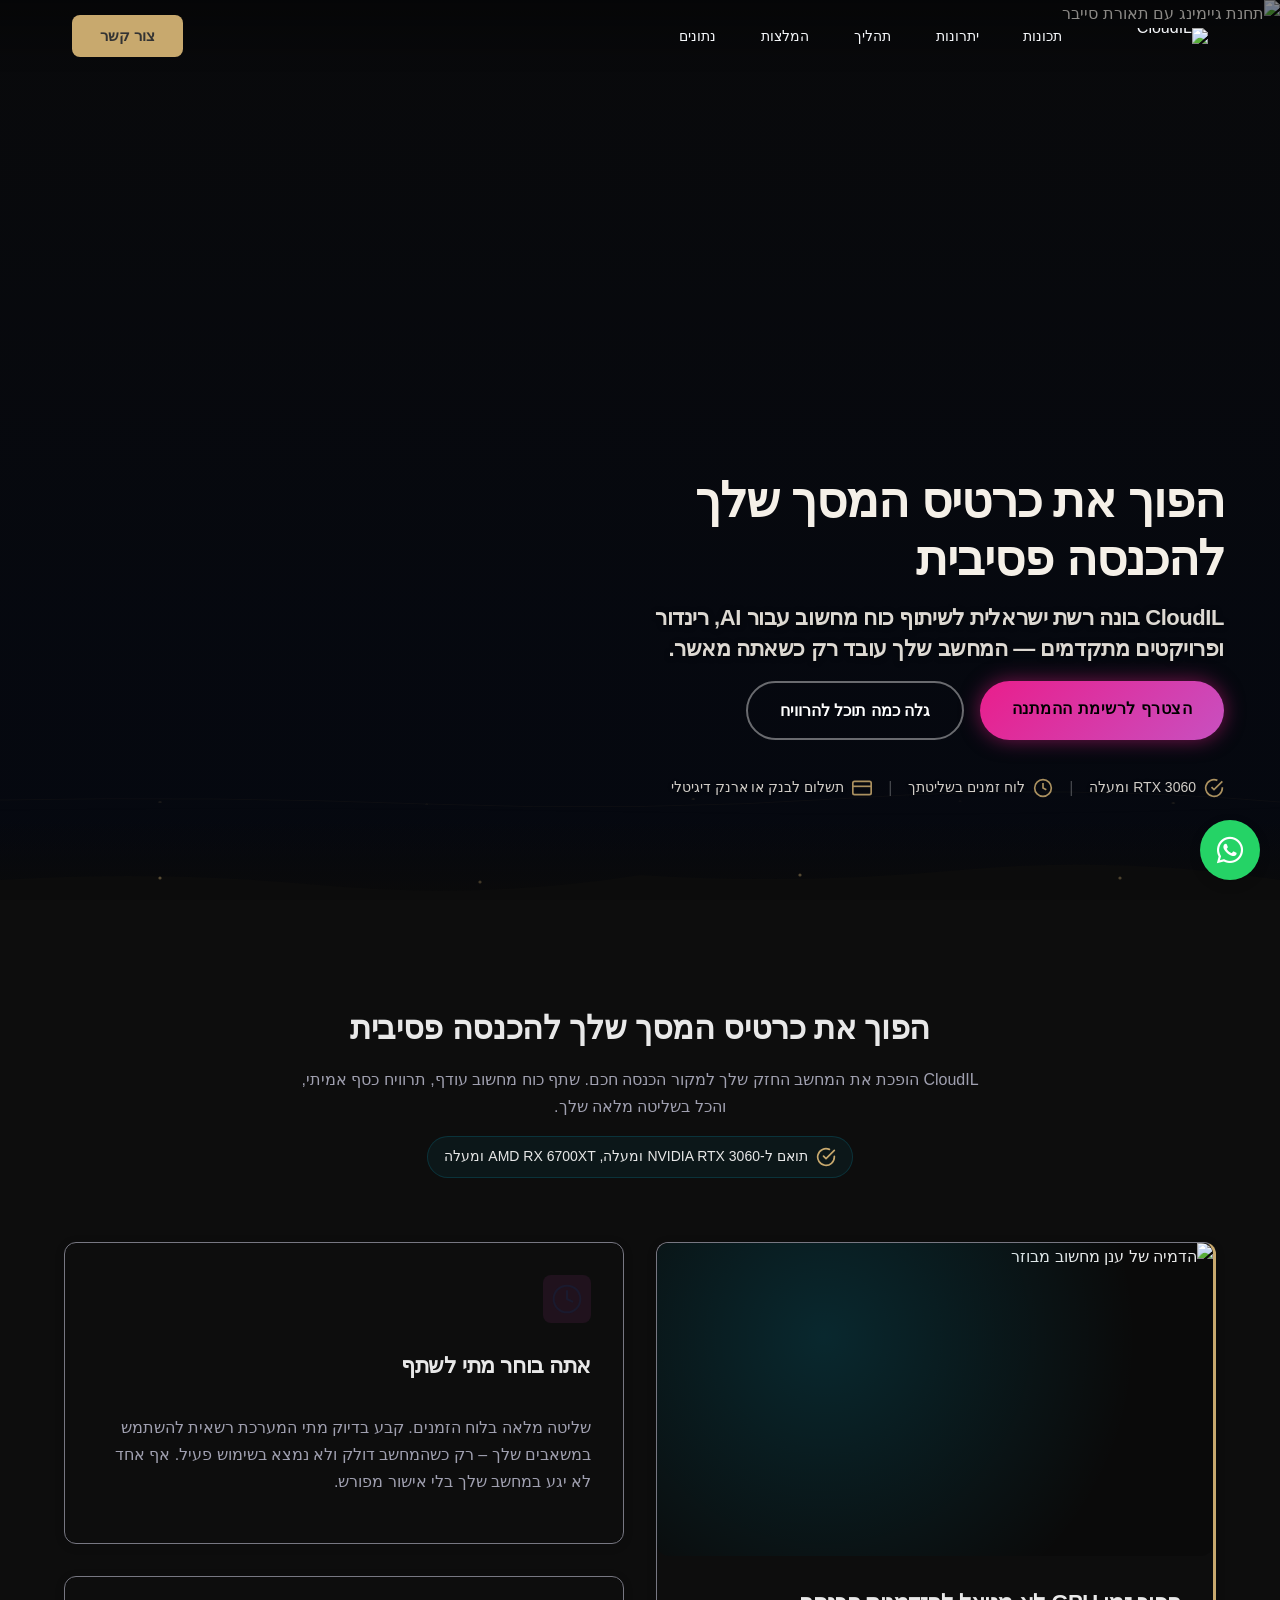
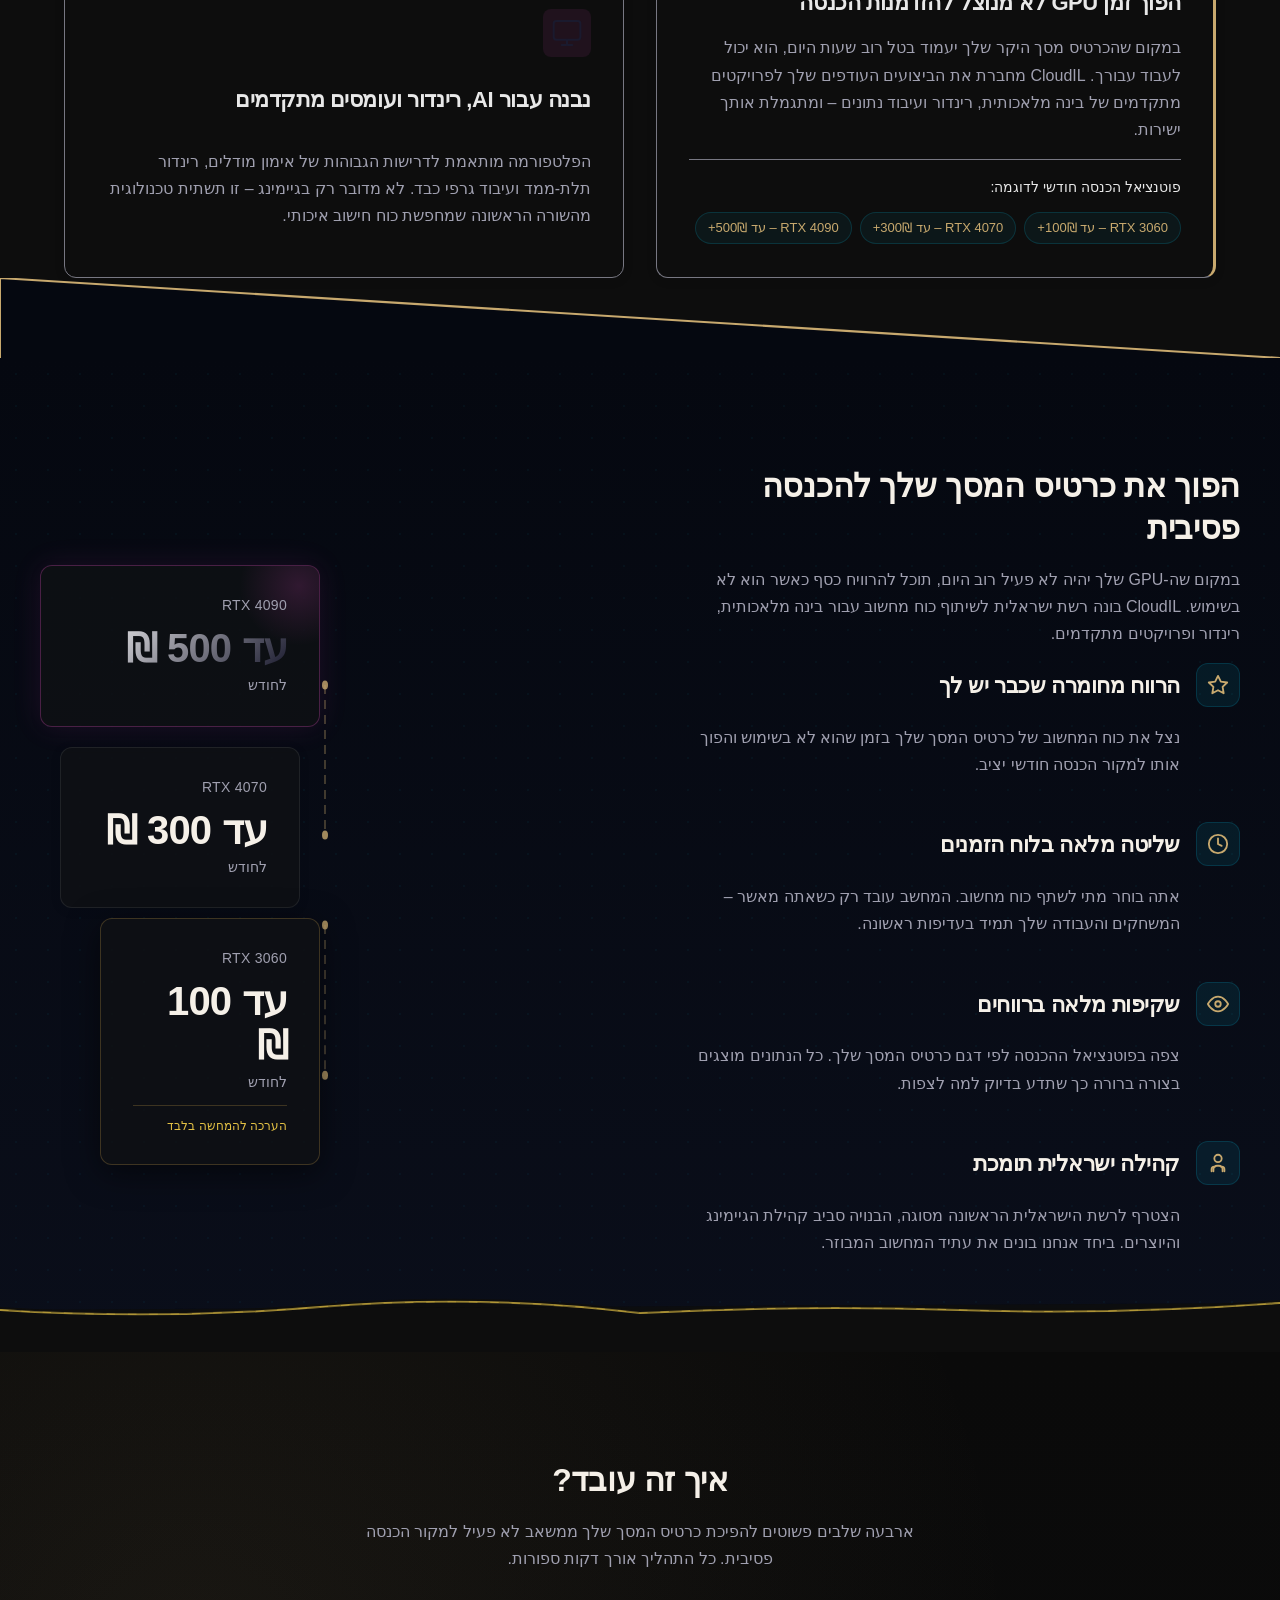
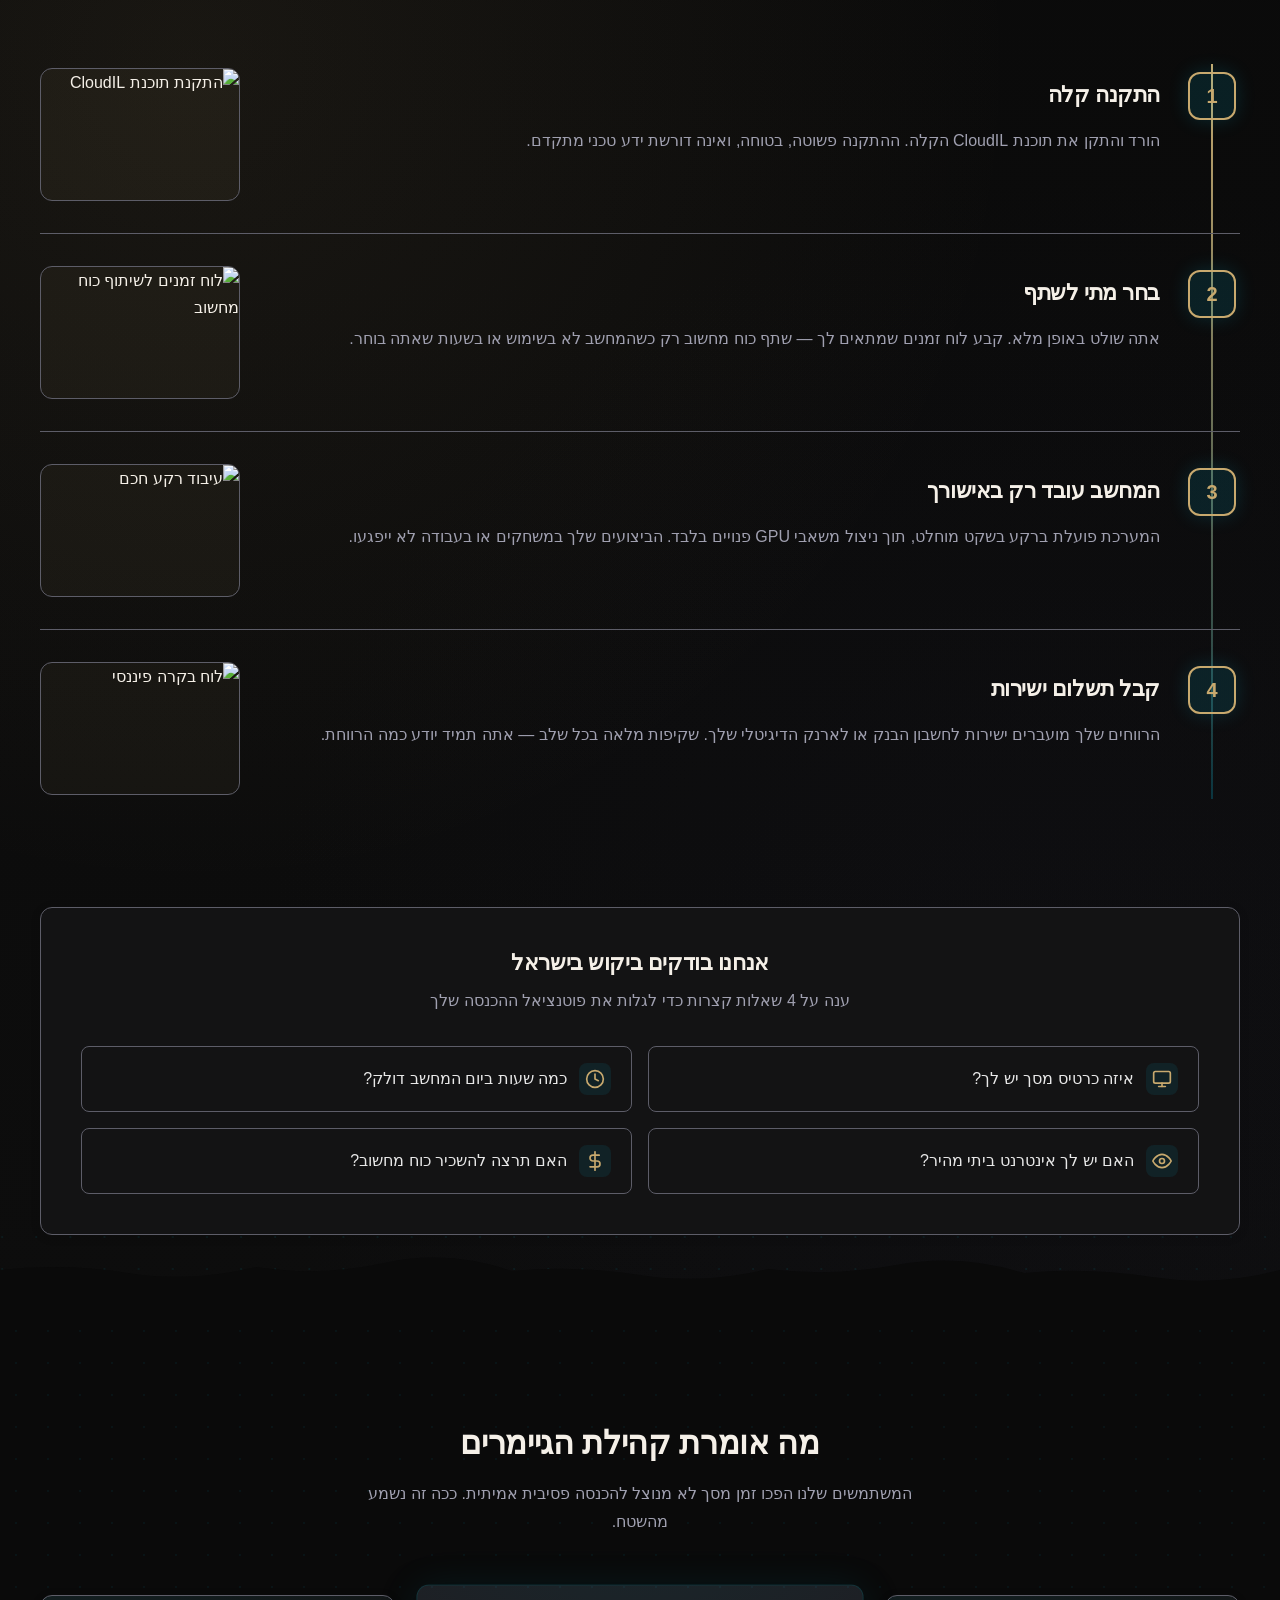
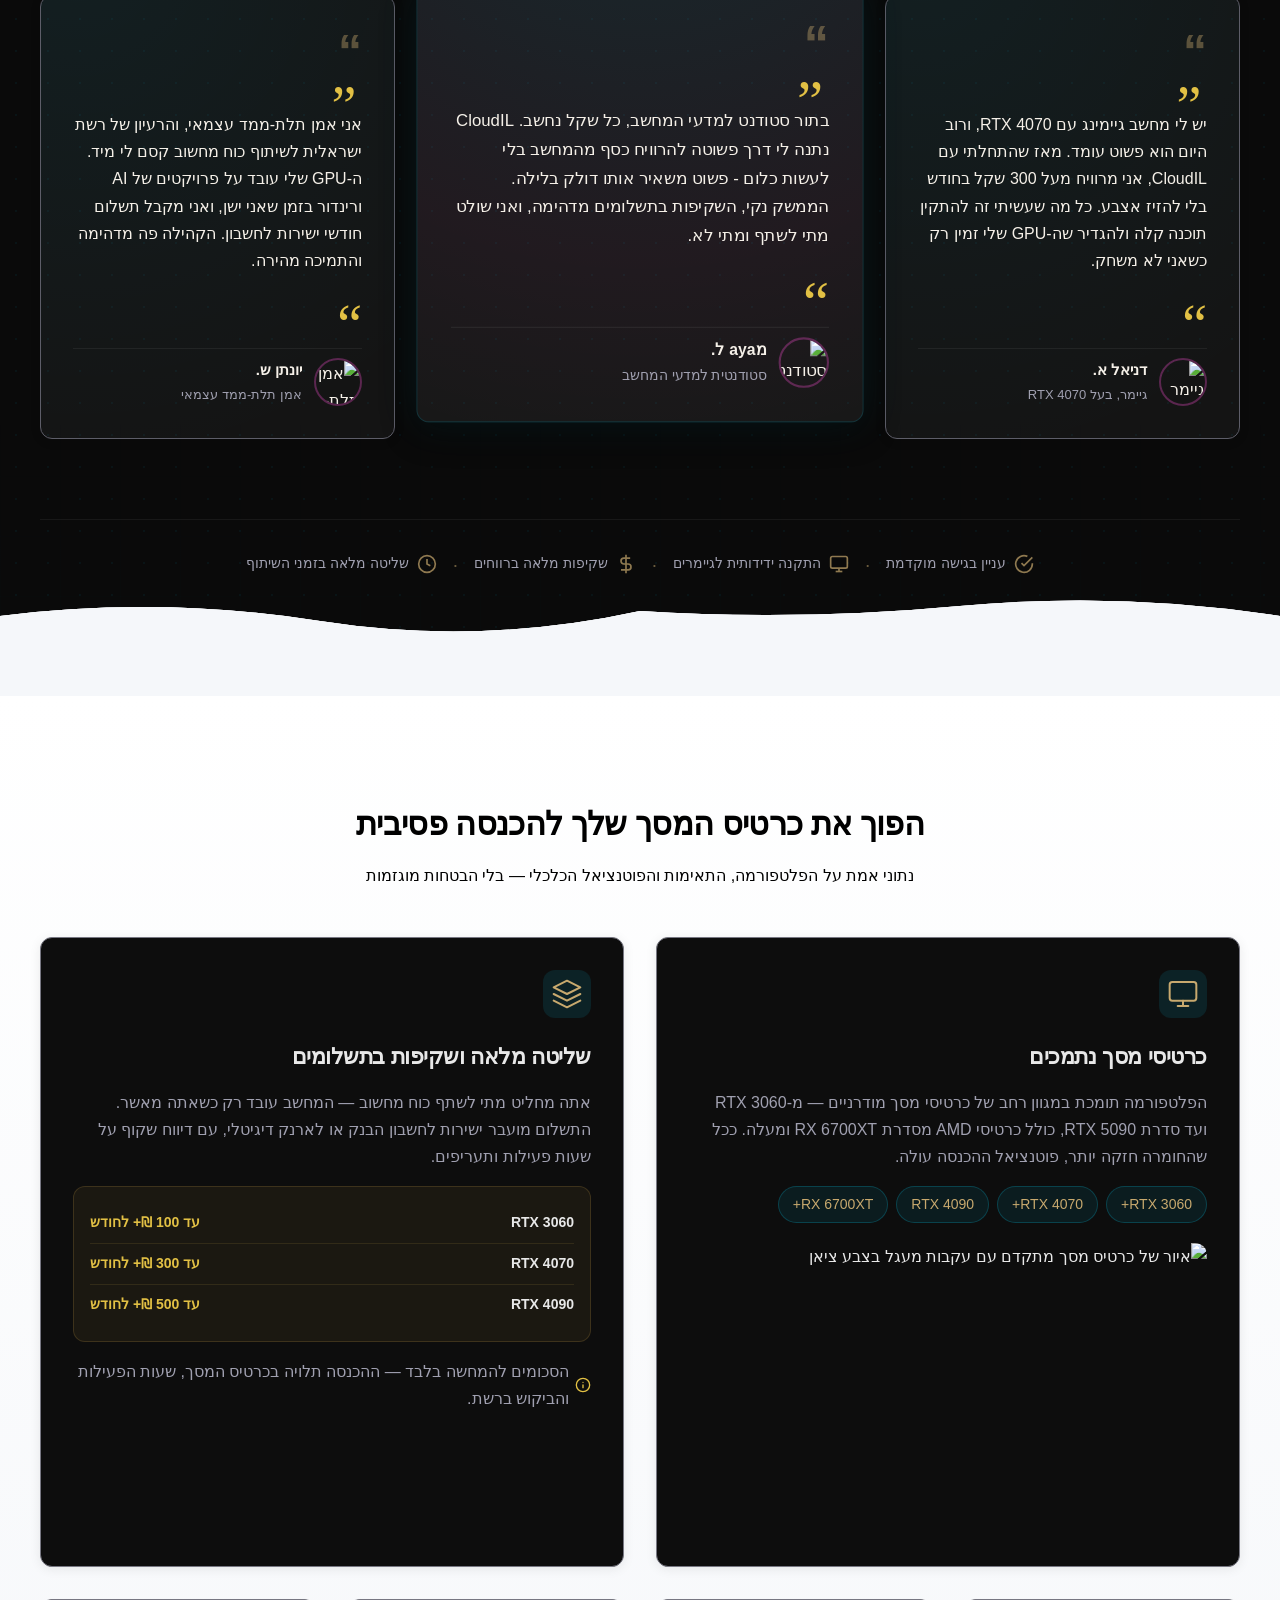
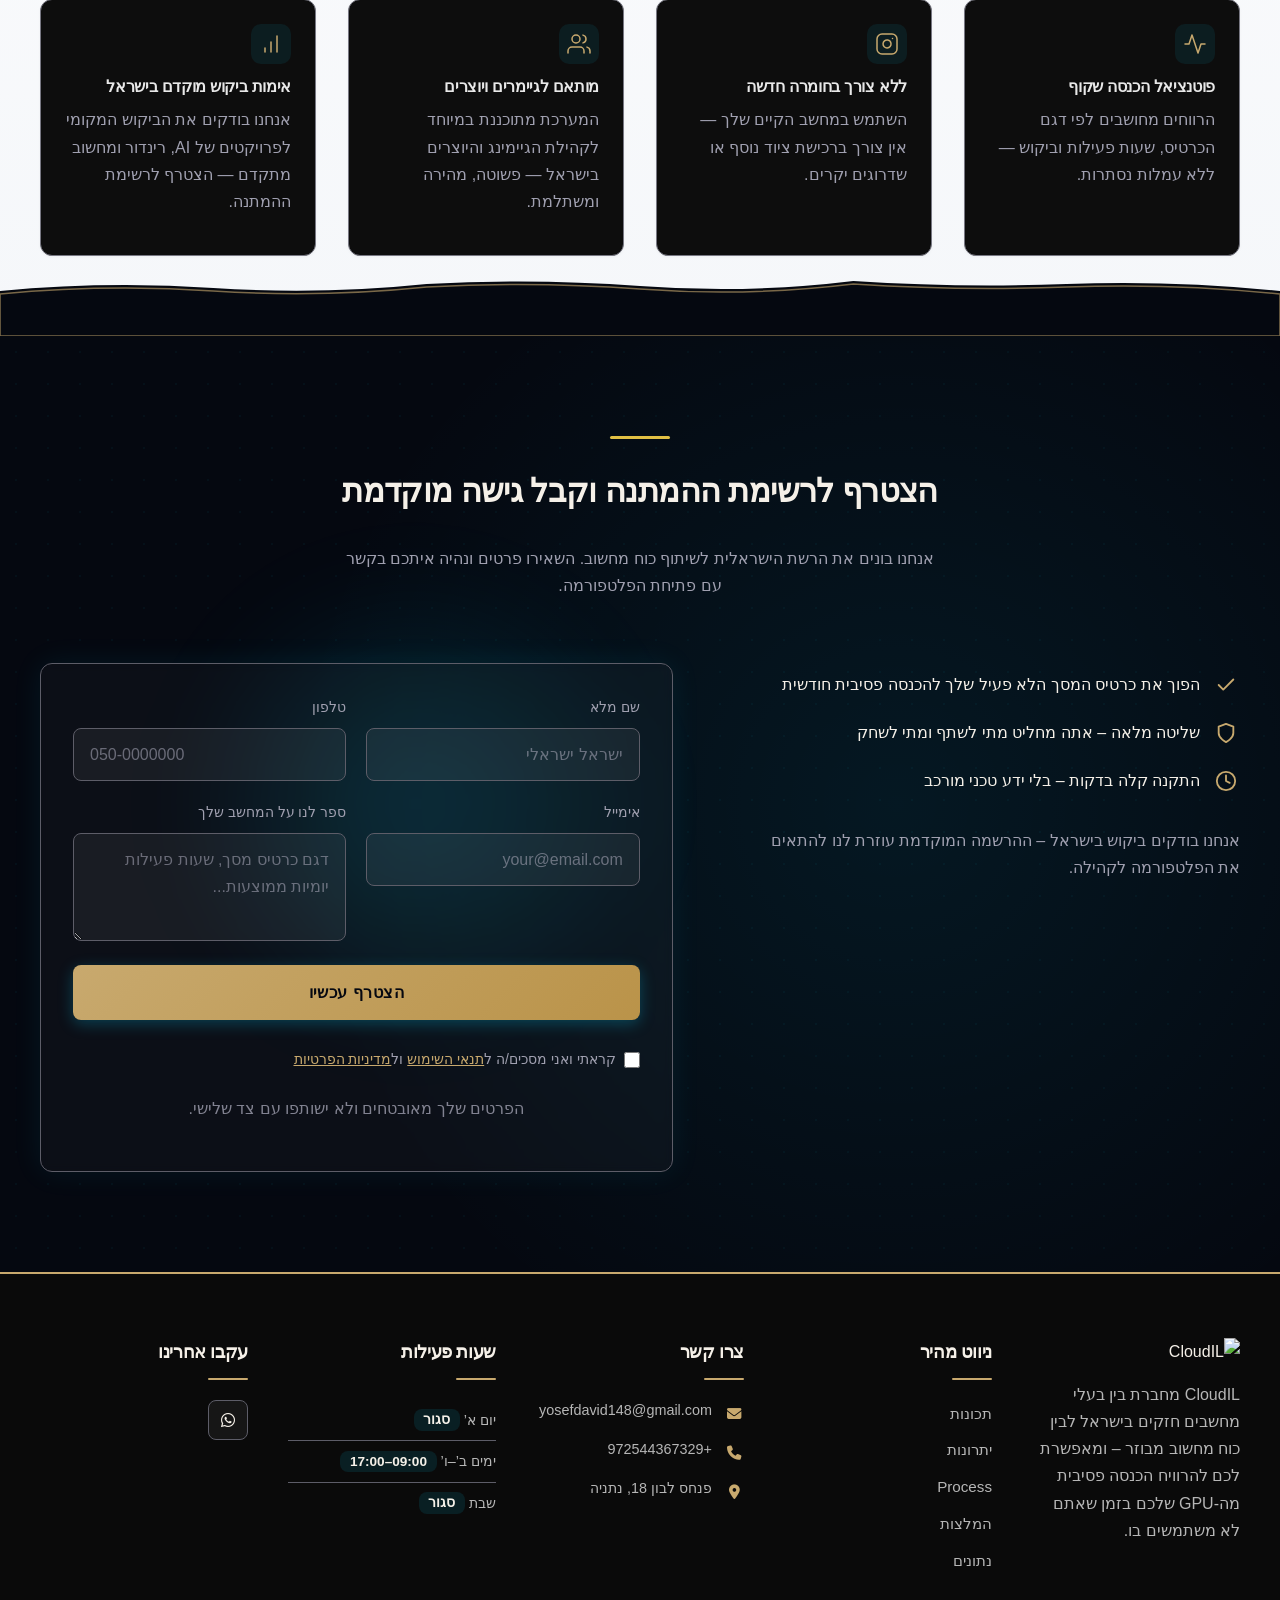
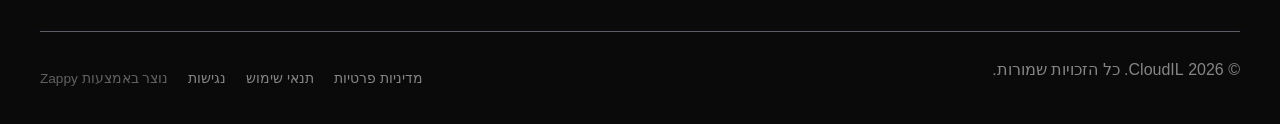
==== commit 9ba3cce4: "Background sync: Progressive GitHub Sync" ====
--- a/index.html
+++ b/index.html
@@ -228,6 +228,7 @@
     <meta name="twitter:card" content="summary_large_image">
     <meta name="twitter:title" content="תתחיל להרוויח כסף מהמחשב בלי לעשות כלום — CloudIL">
     <meta name="twitter:description" content="הפוך את הכרטיס גרפי שלך למכונת מזומנים אוטומטית. שתף כוח עיבוד גרפי בזמן שאתה לא משחק ותיהנה מהכנסה פסיבית שקופה וקלה עם שליטה מלאה על לוח הזמנים. הצטרף לקהילת CloudIL עכשיו.">
+    <script type="application/ld+json">{"@context":"https://schema.org","@graph":[{"@type":"LocalBusiness","@id":"https://cloudil.zappy5.app#organization","name":"CloudIL","url":"https://cloudil.zappy5.app","description":"An Israeli distributed GPU computing platform that allows gamers and PC owners to monetize their idle graphics cards by sharing computing power for AI, rendering, and advanced tech projects. The platform targets the Israeli gaming community, emphasizing ease of use, user control over sharing schedules, and transparent earnings potential based on GPU model and activity hours. The brand has a tech-forward, community-driven identity with a focus on turning existing hardware into a passive income stream.","address":{"@type":"PostalAddress","streetAddress":"פנחס לבון 18, נתניה"},"contactPoint":[{"@type":"ContactPoint","contactType":"customer service","email":"yosefdavid148@gmail.com","telephone":"+972544367329"}]},{"@type":"WebSite","@id":"https://cloudil.zappy5.app#website","url":"https://cloudil.zappy5.app","name":"CloudIL","publisher":{"@id":"https://cloudil.zappy5.app#organization"}},{"@type":"ContactPage","@id":"https://cloudil.zappy5.app#contactpage","url":"https://cloudil.zappy5.app","name":"תתחיל להרוויח כסף מהמחשב בלי לעשות כלום — CloudIL","mainEntity":{"@id":"https://cloudil.zappy5.app#organization"},"potentialAction":{"@type":"CommunicateAction","target":{"@type":"EntryPoint","urlTemplate":"https://cloudil.zappy5.app/api/email/contact-form","actionPlatform":["http/method=POST"],"contentType":"application/json"},"instrument":[{"@type":"PropertyValue","name":"name","propertyID":"text","valueRequired":true,"description":"ישראל ישראלי"},{"@type":"PropertyValue","name":"phone","propertyID":"tel","valueRequired":true,"description":"050-0000000"},{"@type":"PropertyValue","name":"email","propertyID":"email","valueRequired":true,"description":"your@email.com"},{"@type":"PropertyValue","name":"message","propertyID":"textarea","valueRequired":false,"description":"דגם כרטיס מסך, שעות פעילות יומיות ממוצעות..."},{"@type":"PropertyValue","name":"privacy_consent","propertyID":"checkbox","valueRequired":true}]}}]}</script>
     <meta property="og:type" content="website">
   <meta property="og:locale" content="he_IL">
   
@@ -911,7 +912,7 @@
             <!-- Card 1: Larger, Start Side -->
             <article class="index-features-section__card index-features-section__card--featured" id="zappy-section-6">
                 <div class="index-features-section__card-visual" id="zappy-section-7">
-                    <img loading="lazy" decoding="async" data-placeholder="index-features-image-1" data-context="A glowing 3D cloud with data streams flowing downward into a server block, representing distributed GPU computing. Dark background with cyan (#00D4FF) and magenta (#FF4FD8) accents. Premium tech aesthetic." width="600" height="400" src="/assets/site-index-features-image-1.webp" alt="הדמיה של ענן מחשוב מבוזר" class="index-features-section__card-img">
+                    <img loading="lazy" decoding="async" data-placeholder="index-features-image-1" data-context="A glowing 3D cloud with data streams flowing downward into a server block, representing distributed GPU computing. Dark background with cyan (#C8A96E) and magenta (#1A1A2E) accents. Premium tech aesthetic." width="600" height="400" src="/assets/site-index-features-image-1.webp" alt="הדמיה של ענן מחשוב מבוזר" class="index-features-section__card-img">
                     <div class="index-features-section__card-glow" aria-hidden="true" id="zappy-section-8"></div>
                 </div>
                 <div class="index-features-section__card-content" id="zappy-section-9">
@@ -1405,12 +1406,12 @@
     <svg data-no-icon-edit="true" aria-hidden="true" viewBox="0 0 1200 80" preserveAspectRatio="none" xmlns="http://www.w3.org/2000/svg">
       <defs>
         <linearGradient id="index-stats-divider-grad" x1="0%" y1="0%" x2="0%" y2="100%">
-          <stop offset="0%" stop-color="#00D4FF" stop-opacity="0.3"></stop>
+          <stop offset="0%" stop-color="#C8A96E" stop-opacity="0.3"></stop>
           <stop offset="100%" stop-color="#0F1115" stop-opacity="1"></stop>
         </linearGradient>
       </defs>
       <path d="M0,80 L0,35 Q100,25 200,32 T400,28 Q500,22 600,30 T800,25 Q900,32 1000,28 T1200,35 L1200,80 Z" fill="#050810"></path>
-      <path d="M0,80 L0,38 Q100,28 200,35 T400,31 Q500,25 600,33 T800,28 Q900,35 1000,31 T1200,38 L1200,80 Z" fill="#050810" stroke="#00D4FF" stroke-width="1.5" opacity="0.6"></path>
+      <path d="M0,80 L0,38 Q100,28 200,35 T400,31 Q500,25 600,33 T800,28 Q900,35 1000,31 T1200,38 L1200,80 Z" fill="#050810" stroke="#C8A96E" stroke-width="1.5" opacity="0.6"></path>
     </svg>
   </div>
 </section>
@@ -1629,60 +1630,5 @@
       }, 500);
     })();
     </script>
-
-    <script id="zappy-navbar-scroll-effect">
-    (function(){
-      var nb=document.querySelector('nav.navbar,.navbar:not(.zappy-catalog-menu)');
-      var cm=document.querySelector('.zappy-catalog-menu,#zappy-catalog-menu');
-      if(!nb)return;
-      var fb='rgba(245,247,250,0.85)';
-      var th=60;
-      var rs=getComputedStyle(document.documentElement);
-      var td=rs.getPropertyValue('--text-dark').trim()||'#1a1a1a';
-      var tl=rs.getPropertyValue('--text-light').trim()||'#ffffff';
-      var st=true?td:tl;
-      nb.style.transition='background 0.3s ease,backdrop-filter 0.3s ease,-webkit-backdrop-filter 0.3s ease,box-shadow 0.3s ease';
-      if(cm)cm.style.transition='background 0.3s ease,backdrop-filter 0.3s ease,-webkit-backdrop-filter 0.3s ease';
-      var neSel='a,.navbar-brand,.navbar-brand a,.dropdown-toggle,.mobile-toggle,.phone-header-btn,.mobile-hamburger-btn,.mobile-close-btn,.mobile-submenu-toggle,.nav-link';
-      var skipCls=['cart-link','login-link','nav-search-toggle','search-toggle'];
-      function sTC(c,clr){var els=c.querySelectorAll(neSel);for(var i=0;i<els.length;i++){var sk=false;if(els[i].closest('.sub-menu')||els[i].closest('.dropdown-menu')){sk=true;}for(var j=0;j<skipCls.length;j++){if(els[i].classList.contains(skipCls[j])){sk=true;break;}}if(!sk)els[i].style.setProperty('color',clr,'important');}}
-      function cTC(c){var els=c.querySelectorAll(neSel);for(var i=0;i<els.length;i++){if(els[i].closest('.sub-menu')||els[i].closest('.dropdown-menu'))continue;els[i].style.removeProperty('color');}}
-      function applyScrolled(){
-        nb.classList.add('scrolled');
-        if(window.innerWidth>768){
-          nb.style.setProperty('--frosted-text',st);
-          nb.style.setProperty('background-image','none','important');
-          nb.style.setProperty('background-color',fb,'important');
-          nb.style.backdropFilter='blur(12px)';nb.style.webkitBackdropFilter='blur(12px)';nb.style.boxShadow='0 2px 16px rgba(0,0,0,0.12)';
-          sTC(nb,st);
-        }
-        if(cm){cm.classList.add('scrolled');if(window.innerWidth>768){cm.style.setProperty('background',fb,'important');cm.style.setProperty('backdrop-filter','blur(12px)','important');cm.style.setProperty('-webkit-backdrop-filter','blur(12px)','important');sTC(cm,st);}}
-      }
-      function onS(){
-        if(window._zappyNavNoDarkHero) return;
-        if(window.innerWidth<=768){nb.classList.remove('scrolled');cTC(nb);if(cm){cm.classList.remove('scrolled');cTC(cm);}return;}
-        var y=window.scrollY||window.pageYOffset;
-        if(y>th){
-          nb.classList.add('scrolled');nb.style.setProperty('background-color',fb,'important');nb.style.setProperty('background-image','none','important');
-          nb.style.setProperty('--frosted-text',st);nb.style.backdropFilter='blur(12px)';nb.style.webkitBackdropFilter='blur(12px)';nb.style.boxShadow='0 2px 16px rgba(0,0,0,0.12)';
-          sTC(nb,st);
-          if(cm){cm.classList.add('scrolled');cm.style.setProperty('background',fb,'important');cm.style.setProperty('backdrop-filter','blur(12px)','important');cm.style.setProperty('-webkit-backdrop-filter','blur(12px)','important');sTC(cm,st);}
-        }else{
-          nb.classList.remove('scrolled');nb.style.setProperty('background-color','transparent','important');nb.style.removeProperty('background-image');
-          nb.style.removeProperty('--frosted-text');nb.style.backdropFilter='none';nb.style.webkitBackdropFilter='none';nb.style.boxShadow='none';
-          cTC(nb);
-          if(cm){cm.classList.remove('scrolled');cm.style.setProperty('background','transparent','important');cm.style.setProperty('backdrop-filter','none','important');cm.style.setProperty('-webkit-backdrop-filter','none','important');cTC(cm);}
-        }
-      }
-      function sLum(rv,gv,bv){rv/=255;gv/=255;bv/=255;rv=rv<=0.03928?rv/12.92:Math.pow((rv+0.055)/1.055,2.4);gv=gv<=0.03928?gv/12.92:Math.pow((gv+0.055)/1.055,2.4);bv=bv<=0.03928?bv/12.92:Math.pow((bv+0.055)/1.055,2.4);return 0.2126*rv+0.7152*gv+0.0722*bv;}
-      window.addEventListener('scroll',onS,{passive:true});
-      window.addEventListener('resize',onS,{passive:true});
-      onS();
-      var heroEl=document.querySelector('section[class*="hero"],[data-hero-type],main:not(.courses-page-main)>section:first-child');
-      var hasDH=false;
-      if(heroEl){var hCs=getComputedStyle(heroEl);var hBI=hCs.backgroundImage;if(hBI&&hBI!=='none'){if(hBI.indexOf('url(')!==-1){var hM2=hCs.backgroundColor.match(/\d+/g);if(hM2&&hM2.length>=3){hasDH=sLum(parseInt(hM2[0]),parseInt(hM2[1]),parseInt(hM2[2]))<0.4;}else{hasDH=true;}}else if(hBI.indexOf('gradient')!==-1){var cM=hBI.match(/rgba?\(\s*(\d+)\s*,\s*(\d+)\s*,\s*(\d+)/g);if(cM&&cM.length>0){var tLm=0;for(var ci=0;ci<cM.length;ci++){var pts=cM[ci].match(/\d+/g);tLm+=sLum(parseInt(pts[0]),parseInt(pts[1]),parseInt(pts[2]));}hasDH=(tLm/cM.length)<0.4;}else{hasDH=true;}}else{hasDH=true;}}else{var hM=hCs.backgroundColor.match(/\d+/g);if(hM&&hM.length>=3){hasDH=sLum(parseInt(hM[0]),parseInt(hM[1]),parseInt(hM[2]))<0.4;}}}
-      if(!hasDH){window.removeEventListener('scroll',onS);window.removeEventListener('resize',onS);applyScrolled();window._zappyNavNoDarkHero=true;}
-    })();
-    </script>
 </body>
 </html>
--- a/styles.css
+++ b/styles.css
@@ -68,16 +68,16 @@
   src: url('assets/fonts/Rubik-Bold.woff2') format('woff2');
 }
 :root {
-  --primary: #00D4FF;
-  --secondary: #FF4FD8;
-  --accent: #FFC857;
-  --bg-light: #F5F7FA;
-  --bg-dark: #0F1115;
-  --text-dark: #0F1115;
-  --text-light: #F5F7FA;
-  --text-muted: #97A3B6;
-  --border-light: #D9E0EA;
-  --border-dark: #232833;
+--primary: #C8A96E;
+  --secondary: #1A1A2E;
+  --accent: #E2C044;
+  --bg-light: #0D0D0D;
+  --bg-dark: #0A0A0A;
+  --text-dark: #E8E8E8;
+  --text-light: #F5F0E8;
+  --text-muted: #A0A0B0;
+  --border-light: #777782;
+  --border-dark: #5d5d68;
   --nav-bg: transparent;
   --nav-text: #F5F7FA;
   --nav-text-hover: #00D4FF;
@@ -98,6 +98,13 @@
   --spacing-element-gap: 16px;
   --transition-default: all 0.3s ease;
   --transition-hover: all 0.3s ease;
+  --primary-color: #C8A96E;
+  --secondary-color: #1A1A2E;
+  --accent-color: #E2C044;
+  --background-color: #0D0D0D;
+  --surface-color: #141414;
+  --text-color: #E8E8E8;
+  --text-secondary-color: #A0A0B0;
 }
 
 *, *::before, *::after {
@@ -377,13 +384,13 @@
   --nav-bg: transparent;
   --nav-text: #F5F7FA;
   --nav-text-hover: #00D4FF;
-  --primary: #00D4FF;
-  --secondary: #FF4FD8;
-  --accent: #FFC857;
-  --bg-dark: #0F1115;
-  --text-dark: #0F1115;
-  --text-light: #F5F7FA;
-  --border-dark: #232833;
+  --primary: #C8A96E;
+  --secondary: #1A1A2E;
+  --accent: #E2C044;
+  --bg-dark: #0A0A0A;
+  --text-dark: #E8E8E8;
+  --text-light: #F5F0E8;
+  --border-dark: #5d5d68;
 }
 
 /* ===== Base Navbar ===== */
@@ -598,13 +605,13 @@
   --nav-bg: transparent;
   --nav-text: #F5F7FA;
   --nav-text-hover: #00D4FF;
-  --primary: #00D4FF;
-  --secondary: #FF4FD8;
-  --accent: #FFC857;
-  --bg-dark: #0F1115;
-  --text-dark: #0F1115;
-  --text-light: #F5F7FA;
-  --border-dark: #232833;
+  --primary: #C8A96E;
+  --secondary: #1A1A2E;
+  --accent: #E2C044;
+  --bg-dark: #0A0A0A;
+  --text-dark: #E8E8E8;
+  --text-light: #F5F0E8;
+  --border-dark: #5d5d68;
 }
 
 /* ===== Base Navbar ===== */
@@ -884,7 +891,7 @@
 .navbar a:focus-visible,
 .navbar button:focus-visible,
 .nav-menu a:focus-visible {
-  outline: 2px solid var(--primary-color, var(--primary, #00D4FF));
+  outline: 2px solid var(--primary-color, var(--primary, #C8A96E));
   outline-offset: 2px;
 }
 
@@ -1753,16 +1760,16 @@
 /* Footer Styles */
 /* ===== CSS Variables ===== */
 :root {
-  --primary: #00D4FF;
-  --secondary: #FF4FD8;
-  --accent: #FFC857;
-  --bg-light: #F5F7FA;
-  --bg-dark: #0F1115;
-  --text-dark: #0F1115;
-  --text-light: #F5F7FA;
-  --text-muted: #97A3B6;
-  --border-light: #D9E0EA;
-  --border-dark: #232833;
+  --primary: #C8A96E;
+  --secondary: #1A1A2E;
+  --accent: #E2C044;
+  --bg-light: #0D0D0D;
+  --bg-dark: #0A0A0A;
+  --text-dark: #E8E8E8;
+  --text-light: #F5F0E8;
+  --text-muted: #A0A0B0;
+  --border-light: #777782;
+  --border-dark: #5d5d68;
   --radius-sm: 8px;
   --radius-md: 12px;
   --shadow-sm: 0 1px 3px rgba(0, 0, 0, 0.04);
@@ -2073,7 +2080,7 @@
 
 
 /* V2 Decorative Helpers — quote marks */
-:root { --decorative-quote-color: var(--accent, #b48b59); --decorative-quote-font: var(--accent-font, var(--font-display, serif)); }
+:root { --decorative-quote-color: var(--accent, #E2C044); --decorative-quote-font: var(--accent-font, var(--font-display, serif)); }
 blockquote::before, .quote::before, [data-quote]::before {
   content: "\201C";
   font-family: var(--decorative-quote-font);
@@ -2881,7 +2888,7 @@
 }
 
 .index-benefits-section .kpi-card-main .kpi-value {
-  background: linear-gradient(135deg, #FFFFFF 0%, #FF4FD8 100%);
+  background: linear-gradient(135deg, #FFFFFF 0%, #1A1A2E 100%);
   -webkit-background-clip: text;
   -webkit-text-fill-color: transparent;
   background-clip: text;
@@ -3003,16 +3010,12 @@
 }
 
 
-/* process */
 .index-process-section {
   position: relative;
   overflow: visible;
-  background-color: var(--bg-light);
-  background-image:
-    radial-gradient(circle at 15% 20%, rgba(0,212,255,0.04) 0%, transparent 50%),
-    radial-gradient(circle at 85% 80%, rgba(255,79,216,0.03) 0%, transparent 50%),
-    linear-gradient(180deg, #F5F7FA 0%, #E9EEF5 100%);
-  color: var(--text-dark);
+  background-color: #0A0A0A;
+  background-image: radial-gradient(circle at 15% 20%, rgba(200,169,110,0.08) 0%, transparent 50%), radial-gradient(circle at 85% 80%, rgba(26,26,46,0.15) 0%, transparent 50%), linear-gradient(180deg, #0A0A0A 0%, #0D0D0D 100%);
+  color: var(--text-light);
   padding: 100px 16px 80px;
   direction: rtl;
   text-align: right;
@@ -3036,7 +3039,7 @@
   font-weight: 700;
   letter-spacing: -0.01em;
   line-height: 1.2;
-  color: var(--text-dark);
+  color: var(--text-light);
   margin: 0 0 16px;
 }
 .index-process-section .index-process-section__header p {
@@ -3071,7 +3074,6 @@
   display: block;
 }
 
-/* Step Card */
 .index-process-section .index-process-section__step-card {
   position: relative;
   z-index: 1;
@@ -3080,7 +3082,7 @@
   align-items: flex-start;
   gap: 24px;
   padding: 32px 0;
-  border-bottom: 1px solid var(--border-light);
+  border-bottom: 1px solid var(--border-dark);
 }
 .index-process-section .index-process-section__step-card:last-child {
   border-bottom: none;
@@ -3130,7 +3132,7 @@
   font-size: 1.375rem;
   font-weight: 600;
   line-height: 1.4;
-  color: var(--text-dark);
+  color: var(--text-light);
   margin: 0 0 8px;
 }
 .index-process-section .index-process-section__step-content p {
@@ -3142,15 +3144,14 @@
   margin: 0;
 }
 
-/* Step Media */
 .index-process-section .index-process-section__step-media {
   flex-shrink: 0;
   width: 200px;
   height: 133px;
   border-radius: var(--radius-img);
   overflow: hidden;
-  background: rgba(0,212,255,0.05);
-  border: 1px solid var(--border-light);
+  background: rgba(200,169,110,0.05);
+  border: 1px solid var(--border-dark);
   display: flex;
   align-items: center;
   justify-content: center;
@@ -3162,10 +3163,9 @@
   display: block;
 }
 
-/* Demand Check Section */
 .index-process-section .index-process-section__demand-check {
-  background: rgba(255,255,255,0.8);
-  border: 1px solid var(--border-light);
+  background: rgba(20,20,22,0.9);
+  border: 1px solid var(--border-dark);
   border-radius: var(--radius-card);
   padding: 40px;
   box-shadow: var(--shadow-card);
@@ -3180,7 +3180,7 @@
   font-size: 1.375rem;
   font-weight: 600;
   line-height: 1.4;
-  color: var(--text-dark);
+  color: var(--text-light);
   margin: 0 0 8px;
 }
 .index-process-section .index-process-section__demand-header p {
@@ -3199,14 +3199,13 @@
   gap: 16px;
 }
 
-/* Demand Pill */
 .index-process-section .index-process-section__demand-pill {
   display: flex;
   align-items: center;
   gap: 12px;
   padding: 16px 20px;
-  background: var(--bg-light);
-  border: 1px solid var(--border-light);
+  background: var(--surface);
+  border: 1px solid var(--border-dark);
   border-radius: var(--radius-btn);
   transition: all 0.3s ease;
   cursor: default;
@@ -3647,7 +3646,7 @@
 
 /* Panels */
 .index-stats-section__panel {
-  background: #FFFFFF;
+  background: #0D0D0D;
   border: 1px solid var(--border-light);
   border-radius: var(--radius-card);
   padding: 32px;
@@ -3790,7 +3789,7 @@
 
 /* Tiles */
 .index-stats-section__tile {
-  background: #FFFFFF;
+  background: #0D0D0D;
   border: 1px solid var(--border-light);
   border-radius: var(--radius-card);
   padding: 24px;
@@ -4102,7 +4101,7 @@
 }
 
 .index-cta-section__submit {
-  background: linear-gradient(135deg, #00D4FF 0%, #0088CC 100%);
+  background: linear-gradient(135deg, #C8A96E 0%, #BA9349 100%);
   color: #050810;
   padding: 14px 32px;
   border-radius: 8px;
@@ -4119,7 +4118,7 @@
 }
 
 .index-cta-section__submit:hover {
-  background: linear-gradient(135deg, #33DDFF 0%, #00AAEE 100%);
+  background: linear-gradient(135deg, #D6BF93 0%, #C3A262 100%);
   box-shadow: 0 6px 20px rgba(0, 212, 255, 0.4);
   transform: translateY(-1px);
 }
@@ -4852,11 +4851,11 @@
   --cc-modal-bg: #ffffff;
   --cc-primary-color: #1f2937;
   --cc-secondary-color: #4b5563;
-  --cc-btn-primary-bg: #00d4ff;
+  --cc-btn-primary-bg: #C8A96E;
   --cc-btn-primary-color: #ffffff;
-  --cc-btn-primary-border: #00d4ff;
-  --cc-btn-primary-hover-bg: #00bbe6;
-  --cc-btn-primary-hover-border: #00bbe6;
+  --cc-btn-primary-border: #C8A96E;
+  --cc-btn-primary-hover-bg: #C8A96E;
+  --cc-btn-primary-hover-border: #C8A96E;
   --cc-btn-primary-hover-color: #ffffff;
   /* --cc-btn-secondary-* are used by BOTH the bar's "Customize" link and
    * the preferences modal's "Accept Necessary" / "Save Preferences" pills.
@@ -4870,7 +4869,7 @@
   --cc-btn-secondary-hover-bg: #e5e7eb;
   --cc-btn-secondary-hover-color: #111827;
   --cc-btn-secondary-hover-border: #d1d5db;
-  --cc-toggle-on-bg: #00d4ff;
+  --cc-toggle-on-bg: #C8A96E;
 }
 
 #cc-main,
@@ -4983,7 +4982,7 @@
  * defaults for the preferences modal's two secondary pills). */
 #zappy-cookie-banner .zappy-cookie-banner__button--customize {
   background-color: transparent !important;
-  color: #00d4ff !important;
+  color: #C8A96E !important;
   border: none !important;
   padding: 0 8px !important;
   height: 32px !important;
@@ -4993,7 +4992,7 @@
 }
 
 #zappy-cookie-banner .zappy-cookie-banner__button--customize:hover {
-  color: #00bbe6 !important;
+  color: #C8A96E !important;
   background-color: transparent !important;
 }
 
@@ -5375,6 +5374,19 @@
 ._access-icon {
   display: flex !important;
 }
+/* === BUTTON TEXT OVERRIDES START === */
+.btn-primary,
+.btn--primary,
+[class*="btn-primary"],
+[class*="btn--primary"] { color: #333333 !important; }
+.btn-accent,
+.btn--accent,
+[class*="btn-accent"],
+[class*="btn--accent"] { color: #333333 !important; }
+.navbar .nav-cta-btn,
+.nav-cta-btn { color: #333333 !important; }
+/* === BUTTON TEXT OVERRIDES END === */
+
 /* mobile-submenu-overflow-fix */
 @media (max-width: 768px) {
   .navbar .sub-menu.mobile-expanded,
